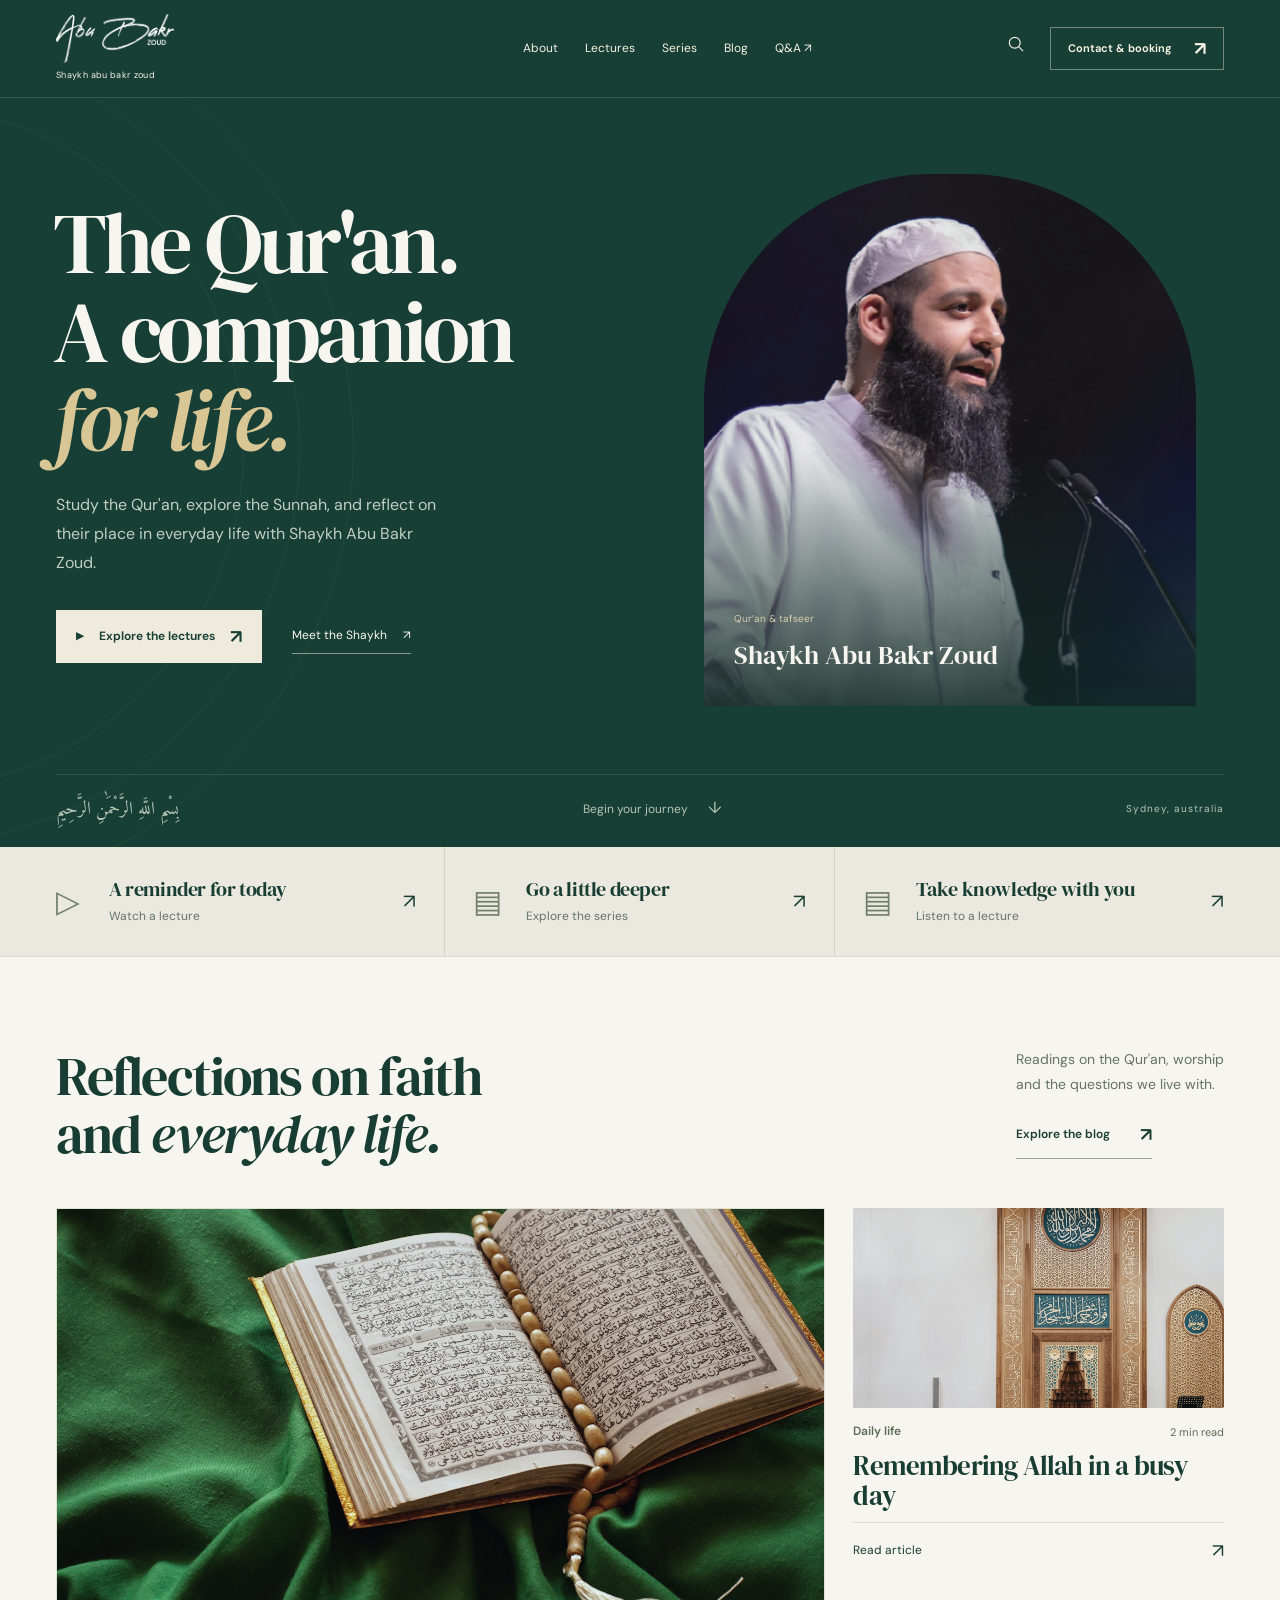
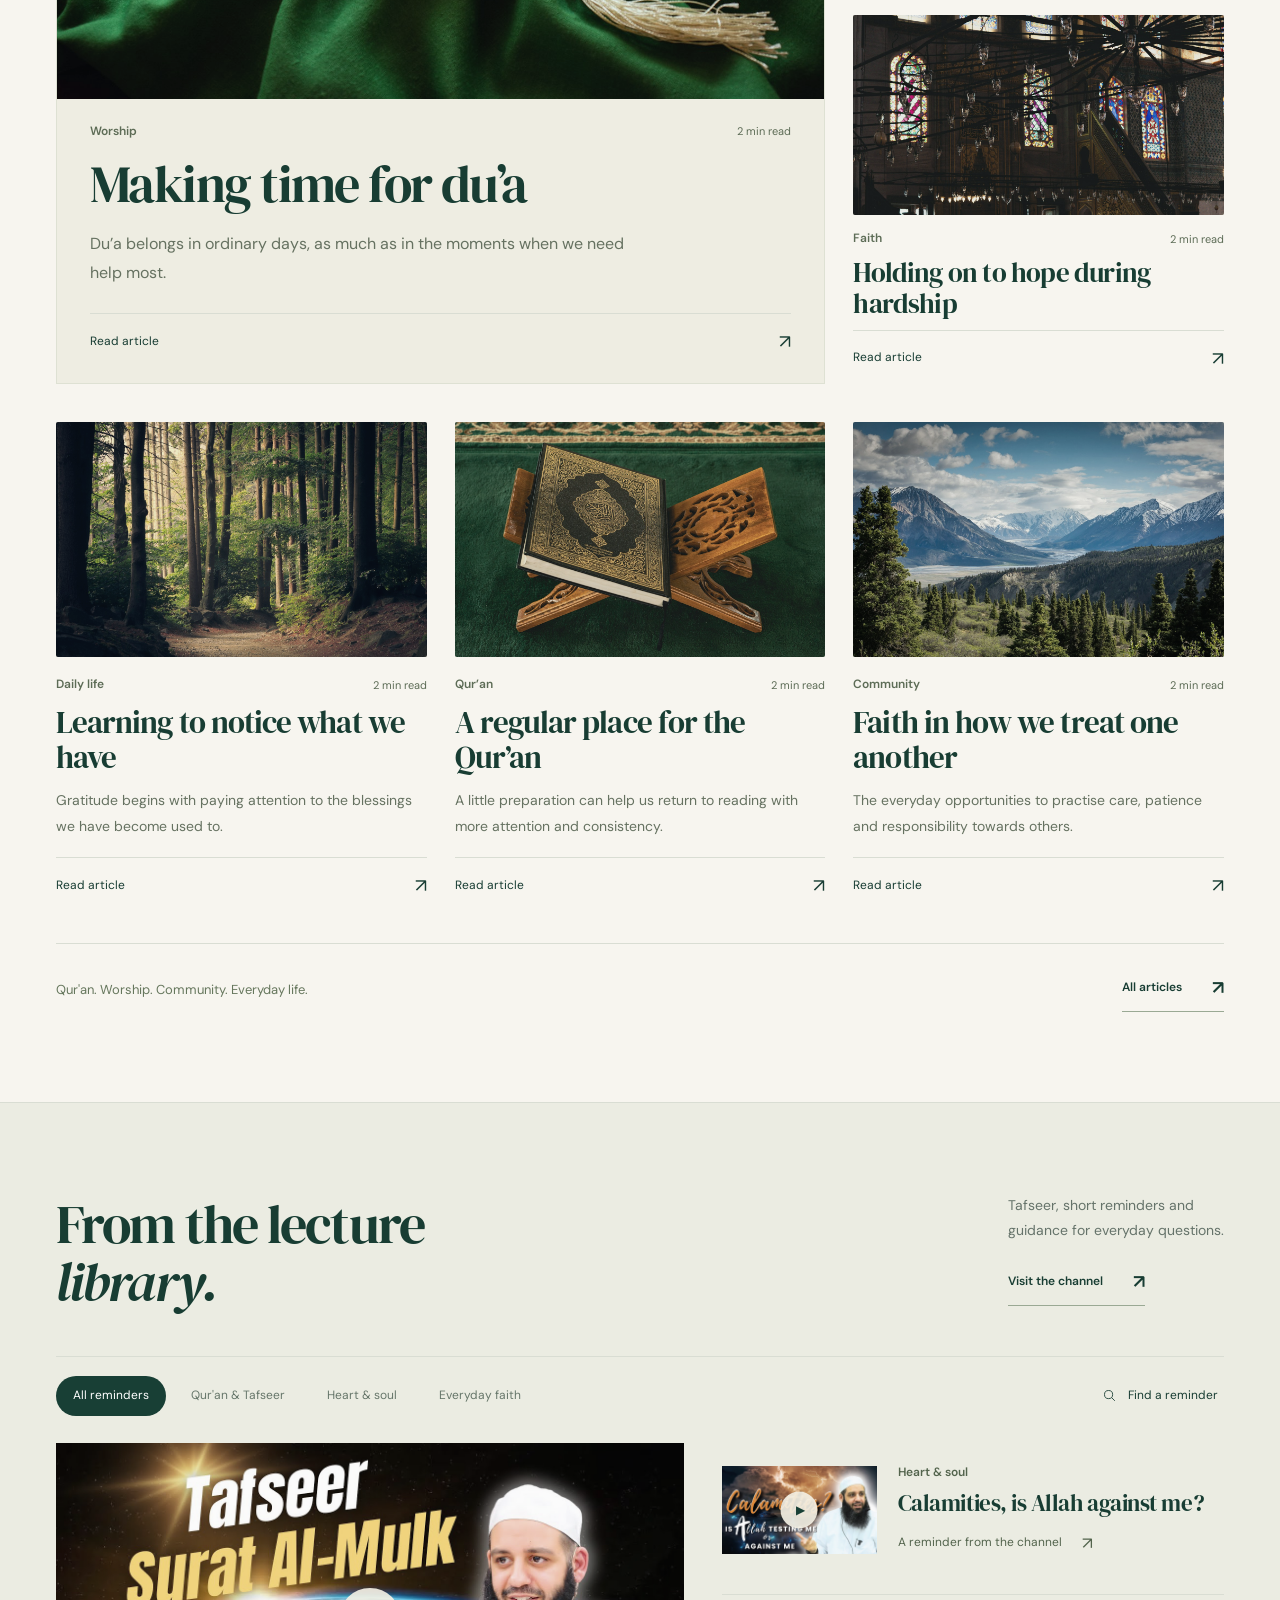
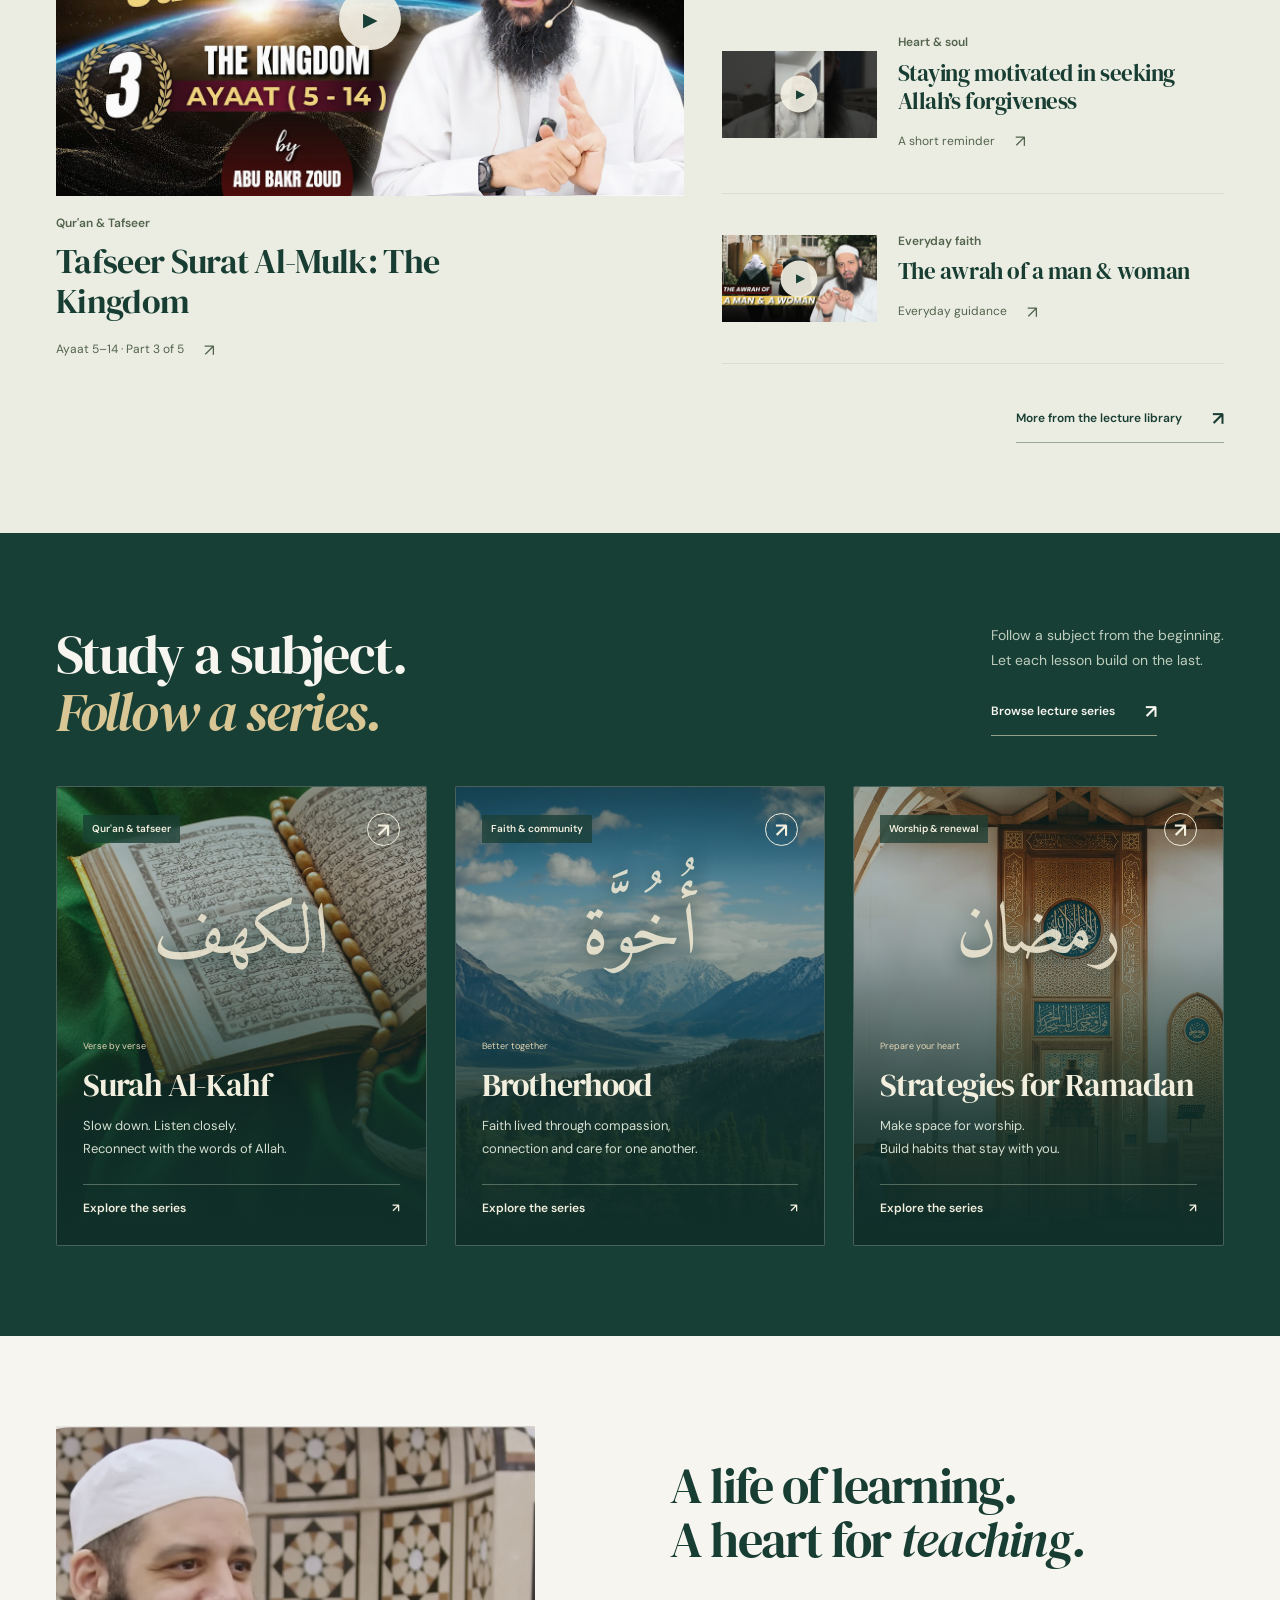
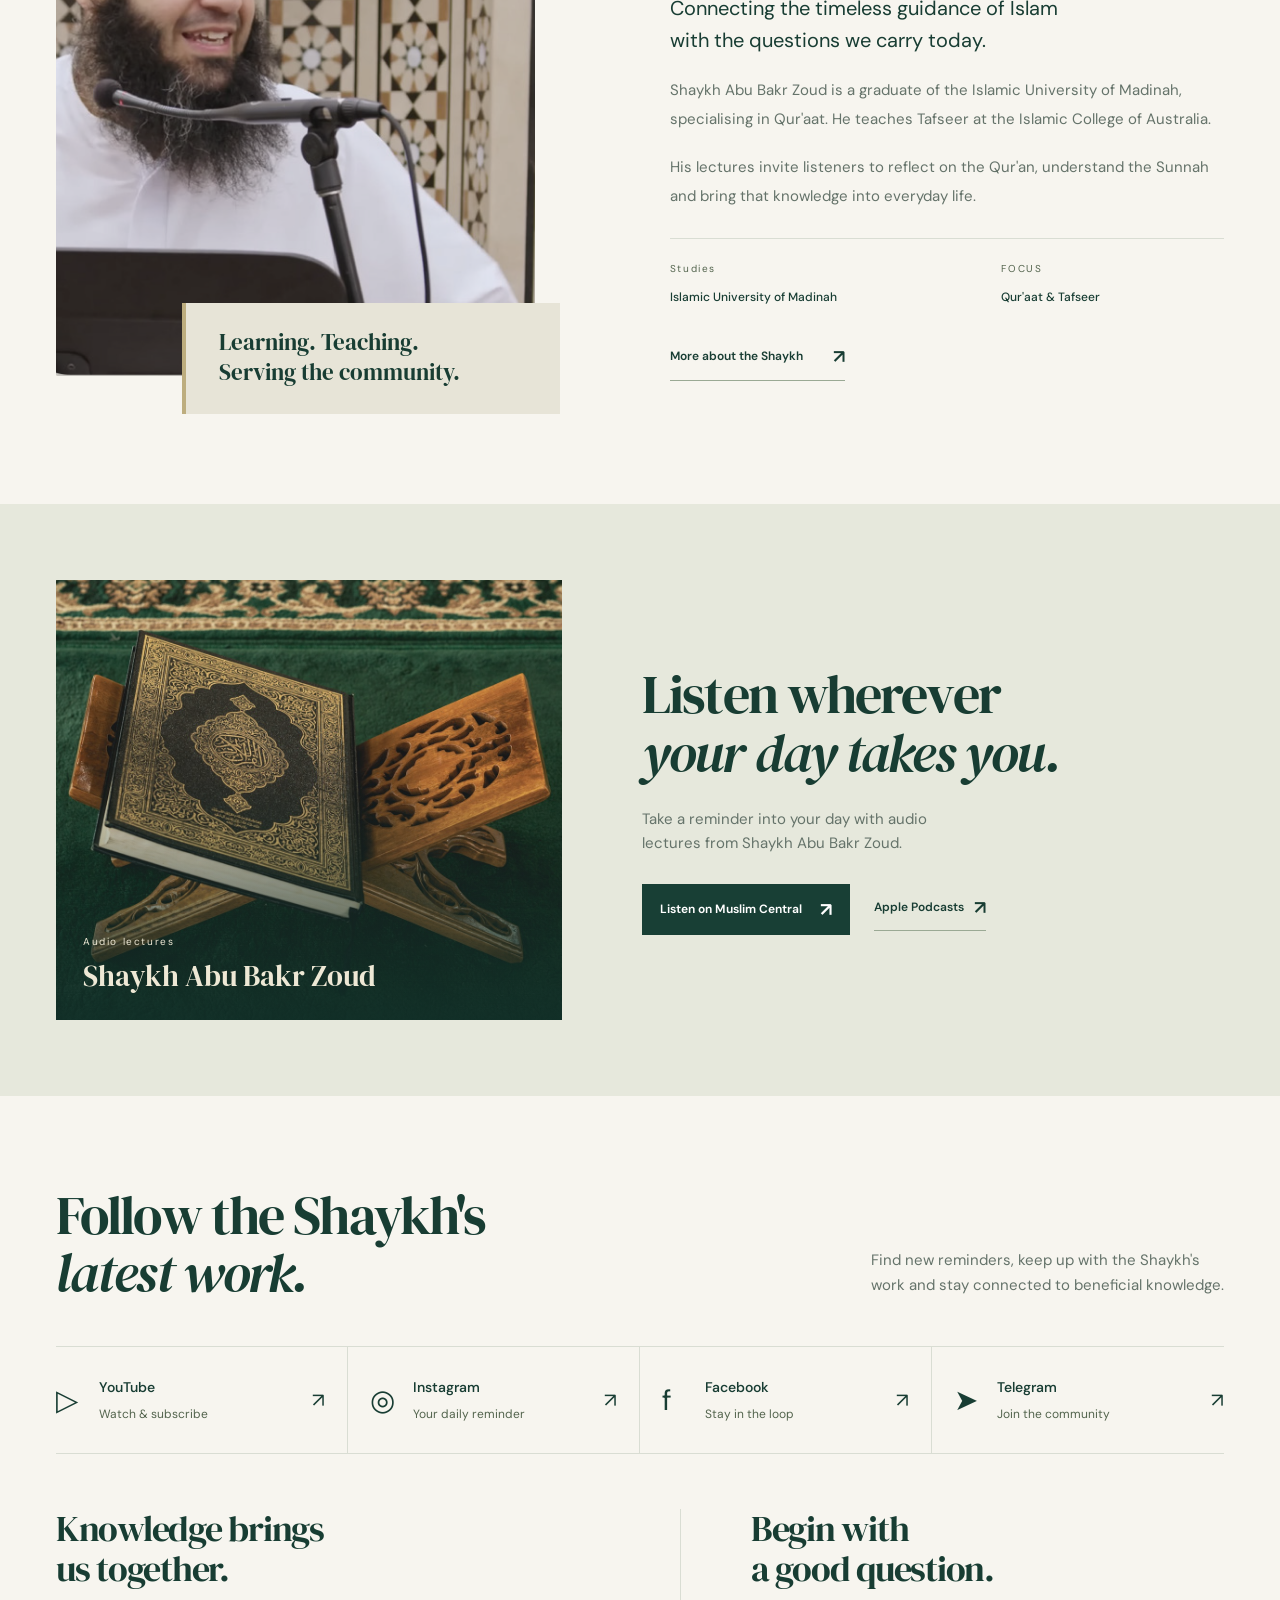
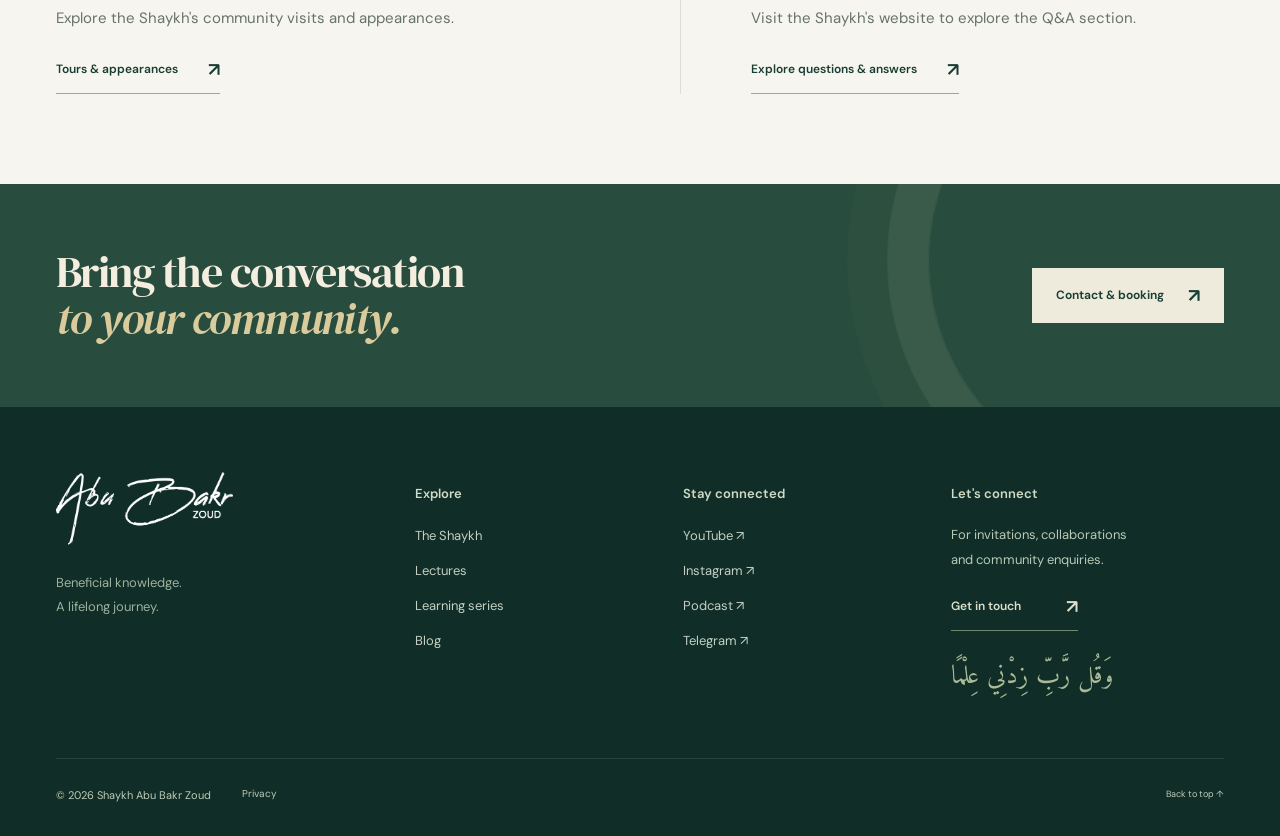
==== index.html @ 84c9a83d "Initial commit: Abu Bakr Zoud site Co-Authored-By: Claude Opus 5.5 (1M context) <noreply@anthropic.c" ====
<!doctype html>
<html lang="en">
<head>
<meta charset="utf-8"><meta name="viewport" content="width=device-width,initial-scale=1">
<title>Shaykh Abu Bakr Zoud | Qur'an, knowledge & reflection</title>
<meta name="description" content="Explore lectures, Qur'an study and reflections with Shaykh Abu Bakr Zoud. Lectures, learning series and reflections on faith and everyday life.">
<meta name="theme-color" content="#183f35"><link rel="icon" href="assets/favicon.svg" type="image/svg+xml">
<link rel="preconnect" href="https://fonts.googleapis.com"><link rel="preconnect" href="https://fonts.gstatic.com" crossorigin>
<link href="https://fonts.googleapis.com/css2?family=DM+Sans:wght@400;450;500;550;600;650;700&family=DM+Serif+Display:ital@0;1&family=Amiri:wght@400;700&display=swap" rel="stylesheet">
<link rel="stylesheet" href="style.css"><link rel="stylesheet" href="editorial.css"><script src="journal-data.js" defer></script><script src="app.js" defer></script>
</head>
<body>
<a class="skip" href="#main">Skip to content</a>
<header class="header" id="top"><div class="container nav-wrap">
<a class="brand" href="#top" aria-label="Shaykh Abu Bakr Zoud home"><img src="assets/banner.png" alt="Abu Bakr Zoud" width="164" height="70"><span>Shaykh abu bakr zoud</span></a>
<nav aria-label="Main navigation" id="navigation"><a href="about.html">About</a><a href="lectures.html">Lectures</a><a href="series.html">Series</a><a href="blog.html">Blog</a><a href="https://shabubakrzoud.com/questions-answers/" target="_blank" rel="noopener">Q&A ↗</a><a class="mobile-booking" href="contact.html">Contact & booking ↗</a></nav>
<div class="nav-actions"><button class="icon-button search-toggle" aria-label="Search lectures and articles"><svg viewBox="0 0 24 24" aria-hidden="true"><circle cx="10.5" cy="10.5" r="6.5"/><path d="m15.5 15.5 5 5"/></svg></button><a class="button small light" href="contact.html">Contact & booking <span aria-hidden="true">↗</span></a><button class="menu-toggle" aria-label="Open navigation" aria-expanded="false" aria-controls="navigation"><span></span><span></span></button></div>
</div></header>
<main id="main">
<section class="hero"><div class="hero-lines" aria-hidden="true"></div><div class="container hero-grid">
<div class="hero-copy"><h1>The Qur'an.<br>A companion<br><em>for life.</em></h1><p>Study the Qur'an, explore the Sunnah, and reflect on their place in everyday life with Shaykh Abu Bakr Zoud.</p><div class="hero-buttons"><a class="button cream" href="lectures.html"><span class="play-mini" aria-hidden="true">▶</span> Explore the lectures <span aria-hidden="true">↗</span></a><a class="quiet-link" href="about.html">Meet the Shaykh <span aria-hidden="true">↗</span></a></div></div>
<div class="hero-art"><div class="portrait-frame"><img src="assets/hero-official.webp" alt="Shaykh Abu Bakr Zoud teaching at a microphone" width="2000" height="1126" fetchpriority="high"><div class="portrait-shade"></div><div class="portrait-caption"><span>Qur’an & tafseer</span><strong>Shaykh Abu Bakr Zoud</strong></div></div></div>
</div><div class="hero-bottom container"><span lang="ar" dir="rtl">بِسْمِ اللَّهِ الرَّحْمَٰنِ الرَّحِيمِ</span><a href="lectures.html">Begin your journey <span aria-hidden="true">↓</span></a><span>Sydney, australia</span></div></section>
<div class="pathways"><div class="container pathway-grid"><a href="lectures.html"><span class="path-icon" aria-hidden="true">▷</span><span><b>A reminder for today</b><small>Watch a lecture</small></span><span class="path-arrow" aria-hidden="true">↗</span></a><a href="series.html"><span class="path-icon book-icon" aria-hidden="true">▤</span><span><b>Go a little deeper</b><small>Explore the series</small></span><span class="path-arrow" aria-hidden="true">↗</span></a><a href="#listen"><span class="path-icon" aria-hidden="true">▤</span><span><b>Take knowledge with you</b><small>Listen to a lecture</small></span><span class="path-arrow" aria-hidden="true">↗</span></a></div></div>
<section class="section journal-home" id="reflections"><div class="container"><div class="section-heading journal-heading"><div><h2>Reflections on faith<br>and <em>everyday life.</em></h2></div><div class="heading-aside"><p>Readings on the Qur'an, worship<br>and the questions we live with.</p><a class="text-link" href="blog.html">Explore the blog <span aria-hidden="true">↗</span></a></div></div><div class="journal-magazine"><article class="story-card story-lead" data-category="Worship" data-title="Making time for du’a Du’a belongs in ordinary days, as much as in the moments when we need help most."><a class="story-image" href="making-time-for-dua.html" data-article="near" tabindex="-1" aria-hidden="true"><img src="assets/blog-quran.jpg" alt="" width="1200" height="800" loading="lazy"><span class="image-arrow" aria-hidden="true">↗</span></a><div class="story-copy"><div class="story-meta"><span>Worship</span><span>2 min read</span></div><h3><a href="making-time-for-dua.html" data-article="near">Making time for du’a</a></h3><p>Du’a belongs in ordinary days, as much as in the moments when we need help most.</p><a class="story-read" href="making-time-for-dua.html" data-article="near" aria-label="Read Making time for du’a" tabindex="-1">Read article <span aria-hidden="true">↗</span></a></div></article><article class="story-card" data-category="Daily life" data-title="Remembering Allah in a busy day How to make room for remembrance without waiting for life to slow down."><a class="story-image" href="remembering-allah-in-a-busy-day.html" data-article="rest" tabindex="-1" aria-hidden="true"><img src="assets/blog-mosque.jpg" alt="" width="1200" height="800" loading="lazy"><span class="image-arrow" aria-hidden="true">↗</span></a><div class="story-copy"><div class="story-meta"><span>Daily life</span><span>2 min read</span></div><h3><a href="remembering-allah-in-a-busy-day.html" data-article="rest">Remembering Allah in a busy day</a></h3><p>How to make room for remembrance without waiting for life to slow down.</p><a class="story-read" href="remembering-allah-in-a-busy-day.html" data-article="rest" aria-label="Read Remembering Allah in a busy day" tabindex="-1">Read article <span aria-hidden="true">↗</span></a></div></article><article class="story-card" data-category="Faith" data-title="Holding on to hope during hardship A reflection on the reassurance in Surah Ash-Sharh, and taking the next small step."><a class="story-image" href="hope-during-hardship.html" data-article="ease" tabindex="-1" aria-hidden="true"><img src="assets/blog-mosque-light.jpg" alt="" width="1200" height="800" loading="lazy"><span class="image-arrow" aria-hidden="true">↗</span></a><div class="story-copy"><div class="story-meta"><span>Faith</span><span>2 min read</span></div><h3><a href="hope-during-hardship.html" data-article="ease">Holding on to hope during hardship</a></h3><p>A reflection on the reassurance in Surah Ash-Sharh, and taking the next small step.</p><a class="story-read" href="hope-during-hardship.html" data-article="ease" aria-label="Read Holding on to hope during hardship" tabindex="-1">Read article <span aria-hidden="true">↗</span></a></div></article><article class="story-card" data-category="Daily life" data-title="Learning to notice what we have Gratitude begins with paying attention to the blessings we have become used to."><a class="story-image" href="noticing-what-we-have.html" data-article="gratitude" tabindex="-1" aria-hidden="true"><img src="assets/blog-forest.jpg" alt="" width="1200" height="800" loading="lazy"><span class="image-arrow" aria-hidden="true">↗</span></a><div class="story-copy"><div class="story-meta"><span>Daily life</span><span>2 min read</span></div><h3><a href="noticing-what-we-have.html" data-article="gratitude">Learning to notice what we have</a></h3><p>Gratitude begins with paying attention to the blessings we have become used to.</p><a class="story-read" href="noticing-what-we-have.html" data-article="gratitude" aria-label="Read Learning to notice what we have" tabindex="-1">Read article <span aria-hidden="true">↗</span></a></div></article><article class="story-card" data-category="Qur’an" data-title="A regular place for the Qur’an A little preparation can help us return to reading with more attention and consistency."><a class="story-image" href="a-regular-place-for-the-quran.html" data-article="companion" tabindex="-1" aria-hidden="true"><img src="assets/blog-quran-stand.jpg" alt="" width="1200" height="800" loading="lazy"><span class="image-arrow" aria-hidden="true">↗</span></a><div class="story-copy"><div class="story-meta"><span>Qur’an</span><span>2 min read</span></div><h3><a href="a-regular-place-for-the-quran.html" data-article="companion">A regular place for the Qur’an</a></h3><p>A little preparation can help us return to reading with more attention and consistency.</p><a class="story-read" href="a-regular-place-for-the-quran.html" data-article="companion" aria-label="Read A regular place for the Qur’an" tabindex="-1">Read article <span aria-hidden="true">↗</span></a></div></article><article class="story-card" data-category="Community" data-title="Faith in how we treat one another The everyday opportunities to practise care, patience and responsibility towards others."><a class="story-image" href="faith-in-how-we-treat-people.html" data-article="community" tabindex="-1" aria-hidden="true"><img src="assets/blog-mountains.jpg" alt="" width="1200" height="800" loading="lazy"><span class="image-arrow" aria-hidden="true">↗</span></a><div class="story-copy"><div class="story-meta"><span>Community</span><span>2 min read</span></div><h3><a href="faith-in-how-we-treat-people.html" data-article="community">Faith in how we treat one another</a></h3><p>The everyday opportunities to practise care, patience and responsibility towards others.</p><a class="story-read" href="faith-in-how-we-treat-people.html" data-article="community" aria-label="Read Faith in how we treat one another" tabindex="-1">Read article <span aria-hidden="true">↗</span></a></div></article></div><div class="journal-bottom"><span>Qur'an. Worship. Community. Everyday life.</span><a class="text-link" href="blog.html">All articles <span aria-hidden="true">↗</span></a></div></div></section>
<section class="section lectures" id="lectures"><div class="container"><div class="section-heading"><div><h2>From the lecture<br><em>library.</em></h2></div><div class="heading-aside"><p>Tafseer, short reminders and<br>guidance for everyday questions.</p><a class="text-link" href="https://www.youtube.com/@abubakrzoud/videos" target="_blank" rel="noopener">Visit the channel <span aria-hidden="true">↗</span></a></div></div>
<div class="library-toolbar"><div class="filters" role="group" aria-label="Filter lectures"><button class="filter active" data-filter="all" aria-pressed="true">All reminders</button><button class="filter" data-filter="quran" aria-pressed="false">Qur'an & Tafseer</button><button class="filter" data-filter="heart" aria-pressed="false">Heart & soul</button><button class="filter" data-filter="daily" aria-pressed="false">Everyday faith</button></div><button class="library-search search-toggle" aria-label="Search lectures"><svg viewBox="0 0 24 24" aria-hidden="true"><circle cx="10.5" cy="10.5" r="6.5"/><path d="m15.5 15.5 5 5"/></svg><span>Find a reminder</span></button></div>
<p id="lecture-status" class="sr-only" role="status"></p><div class="video-grid" id="video-grid"></div><p class="no-results" hidden>No reminders in this selection. Try another topic.</p><a class="text-link library-more" href="https://www.youtube.com/@abubakrzoud/videos" target="_blank" rel="noopener">More from the lecture library <span aria-hidden="true">↗</span></a>
</div></section>
<section class="section series" id="series"><div class="container"><div class="section-heading"><div><h2>Study a subject.<br><em>Follow a series.</em></h2></div><div class="heading-aside"><p>Follow a subject from the beginning.<br>Let each lesson build on the last.</p><a class="text-link" href="https://www.youtube.com/@abubakrzoud/playlists" target="_blank" rel="noopener">Browse lecture series <span aria-hidden="true">↗</span></a></div></div>
<div class="series-grid"><a class="series-card series-quran" style="--series-photo:url('assets/blog-quran.jpg')" href="https://shabubakrzoud.com/playlists/#kahf" target="_blank" rel="noopener"><div class="series-top"><span>Qur'an & tafseer</span><span class="circle-arrow" aria-hidden="true">↗</span></div><div class="arabic-cover" lang="ar" dir="rtl">الكهف</div><div class="series-bottom"><span>Verse by verse</span><h3>Surah Al-Kahf</h3><p>Slow down. Listen closely.<br>Reconnect with the words of Allah.</p><span class="series-link">Explore the series <span aria-hidden="true">↗</span></span></div></a><a class="series-card series-brotherhood" style="--series-photo:url('assets/blog-mountains.jpg')" href="https://shabubakrzoud.com/playlists/#brotherhood" target="_blank" rel="noopener"><div class="series-top"><span>Faith & community</span><span class="circle-arrow" aria-hidden="true">↗</span></div><div class="arabic-cover" lang="ar" dir="rtl">أُخُوَّة</div><div class="series-bottom"><span>Better together</span><h3>Brotherhood</h3><p>Faith lived through compassion,<br>connection and care for one another.</p><span class="series-link">Explore the series <span aria-hidden="true">↗</span></span></div></a><a class="series-card series-ramadan" style="--series-photo:url('assets/blog-mosque.jpg')" href="https://shabubakrzoud.com/playlists/#ramadan" target="_blank" rel="noopener"><div class="series-top"><span>Worship & renewal</span><span class="circle-arrow" aria-hidden="true">↗</span></div><div class="arabic-cover" lang="ar" dir="rtl">رمضان</div><div class="series-bottom"><span>Prepare your heart</span><h3>Strategies for Ramadan</h3><p>Make space for worship.<br>Build habits that stay with you.</p><span class="series-link">Explore the series <span aria-hidden="true">↗</span></span></div></a></div>
</div></section>
<section class="section about" id="about"><div class="container about-grid"><div class="about-visual"><div class="about-photo"><img src="assets/shaykh.png" alt="Shaykh Abu Bakr Zoud sharing a lesson" width="572" height="573" loading="lazy"></div><div class="about-note"><span>Learning. Teaching.<br>Serving the community.</span></div></div><div class="about-copy"><h2>A life of learning.<br>A heart for <em>teaching.</em></h2><p class="about-intro">Connecting the timeless guidance of Islam with the questions we carry today.</p><p>Shaykh Abu Bakr Zoud is a graduate of the Islamic University of Madinah, specialising in Qur'aat. He teaches Tafseer at the Islamic College of Australia.</p><p>His lectures invite listeners to reflect on the Qur'an, understand the Sunnah and bring that knowledge into everyday life.</p><div class="about-details"><div><span>Studies</span><b>Islamic University of Madinah</b></div><div><span>FOCUS</span><b>Qur'aat & Tafseer</b></div></div><a class="text-link" href="https://shabubakrzoud.com/" target="_blank" rel="noopener">More about the Shaykh <span aria-hidden="true">↗</span></a></div></div></section>


<section class="listen" id="listen"><div class="container listen-grid"><div class="audio-visual"><img src="assets/blog-quran-stand.jpg" alt="A Qur’an resting on a wooden stand" width="1400" height="933" loading="lazy"><div class="audio-caption"><span>Audio lectures</span><strong>Shaykh Abu Bakr Zoud</strong></div></div><div class="listen-copy"><h2>Listen wherever<br><em>your day takes you.</em></h2><p>Take a reminder into your day with audio lectures from Shaykh Abu Bakr Zoud.</p><div class="listen-buttons"><a class="button green" href="https://muslimcentral.com/audio/abu-bakr-zoud/" target="_blank" rel="noopener">Listen on Muslim Central <span aria-hidden="true">↗</span></a><a class="text-link" href="https://podcasts.apple.com/au/podcast/abu-bakr-zoud/id1390560233" target="_blank" rel="noopener">Apple Podcasts <span aria-hidden="true">↗</span></a></div></div></div></section>
<section class="section connect" id="connect"><div class="container"><div class="connect-top"><div><h2>Follow the Shaykh's<br><em>latest work.</em></h2></div><p>Find new reminders, keep up with the Shaykh's<br class="desktop-br"> work and stay connected to beneficial knowledge.</p></div><div class="social-grid"><a href="https://www.youtube.com/@abubakrzoud" target="_blank" rel="noopener"><span class="social-icon" aria-hidden="true">▷</span><span><b>YouTube</b><small>Watch & subscribe</small></span><span aria-hidden="true">↗</span></a><a href="https://www.instagram.com/abubakrzoud/" target="_blank" rel="noopener"><span class="social-icon" aria-hidden="true">◎</span><span><b>Instagram</b><small>Your daily reminder</small></span><span aria-hidden="true">↗</span></a><a href="https://www.facebook.com/abubakr.zoud" target="_blank" rel="noopener"><span class="social-icon" aria-hidden="true">f</span><span><b>Facebook</b><small>Stay in the loop</small></span><span aria-hidden="true">↗</span></a><a href="https://t.me/abubakrzoud" target="_blank" rel="noopener"><span class="social-icon" aria-hidden="true">➤</span><span><b>Telegram</b><small>Join the community</small></span><span aria-hidden="true">↗</span></a></div>
<div class="community-grid"><div><h3>Knowledge brings<br>us together.</h3><p>Explore the Shaykh's community visits and appearances.</p><a class="text-link" href="https://shabubakrzoud.com/#tours" target="_blank" rel="noopener">Tours & appearances <span aria-hidden="true">↗</span></a></div><div><h3>Begin with<br>a good question.</h3><p>Visit the Shaykh's website to explore the Q&A section.</p><a class="text-link" id="qa-link" href="https://shabubakrzoud.com/questions-answers/" target="_blank" rel="noopener">Explore questions & answers <span aria-hidden="true">↗</span></a></div></div>
</div></section>
<section class="booking-banner"><div class="container"><div><h2>Bring the conversation<br><em>to your community.</em></h2></div><a class="button cream" href="contact.html">Contact & booking <span aria-hidden="true">↗</span></a></div></section>
</main>
<footer><div class="container"><div class="footer-main"><div class="footer-identity"><a class="brand" href="#top" aria-label="Back to top"><img src="assets/banner.png" alt="Abu Bakr Zoud" width="200" height="85"></a><p>Beneficial knowledge.<br>A lifelong journey.</p></div><div class="footer-col"><h2>Explore</h2><a href="about.html">The Shaykh</a><a href="lectures.html">Lectures</a><a href="series.html">Learning series</a><a href="blog.html">Blog</a></div><div class="footer-col"><h2>Stay connected</h2><a href="https://www.youtube.com/@abubakrzoud" target="_blank" rel="noopener">YouTube ↗</a><a href="https://www.instagram.com/abubakrzoud/" target="_blank" rel="noopener">Instagram ↗</a><a href="https://muslimcentral.com/audio/abu-bakr-zoud/" target="_blank" rel="noopener">Podcast ↗</a><a href="https://t.me/abubakrzoud" target="_blank" rel="noopener">Telegram ↗</a></div><div class="footer-contact"><h2>Let's connect</h2><p>For invitations, collaborations<br>and community enquiries.</p><a class="text-link" href="contact.html">Get in touch <span aria-hidden="true">↗</span></a><span lang="ar" dir="rtl">وَقُل رَّبِّ زِدْنِي عِلْمًا</span></div></div><div class="footer-bottom"><span>© 2026 Shaykh Abu Bakr Zoud</span><button class="privacy-toggle">Privacy</button><a href="#top">Back to top ↑</a></div></div></footer>
<dialog id="search-dialog" aria-labelledby="search-title"><div class="dialog-head"><button class="dialog-close" aria-label="Close search">×</button></div><h2 id="search-title">What would you<br>like to <em>explore?</em></h2><label for="search-input">Search lectures and articles</label><input type="search" id="search-input" placeholder="Try Qur’an, patience or forgiveness" autocomplete="off"><div id="search-results" aria-live="polite"></div><a class="text-link" href="https://www.youtube.com/@abubakrzoud/videos" target="_blank" rel="noopener">Browse the full channel ↗</a></dialog>
<dialog id="article-dialog" aria-labelledby="article-title"><div class="dialog-head"><button class="dialog-close" aria-label="Close reflection">×</button></div><span class="preview-label">Editorial preview · Pending review</span><h2 id="article-title"></h2><div id="article-body"></div></dialog>
<dialog id="contact-dialog" aria-labelledby="contact-title"><div class="dialog-head"><button class="dialog-close" aria-label="Close contact form">×</button></div><h2 id="contact-title">Invite the Shaykh<br>to your <em>community.</em></h2><p class="form-note">Preview enquiry form. Details entered here are not sent.</p><form id="contact-form"><div class="form-row"><div><label for="name">Your name</label><input id="name" name="name" autocomplete="name" required></div><div><label for="email">Email address</label><input id="email" name="email" type="email" autocomplete="email" required></div></div><label for="organisation">Masjid or organisation</label><input id="organisation" name="organisation" autocomplete="organization"><div class="form-row"><div><label for="event-type">Enquiry type</label><select id="event-type" name="type"><option>Speaking invitation</option><option>Community event</option><option>Media enquiry</option><option>General enquiry</option></select></div><div><label for="city">City & country</label><input id="city" name="city"></div></div><label for="message">Tell us about your event</label><textarea id="message" name="message" rows="3" required placeholder="Proposed dates, audience and event details"></textarea><button class="button green" type="submit">Preview enquiry <span aria-hidden="true">↗</span></button><p id="contact-status" aria-live="polite"></p><pre id="enquiry-draft" hidden></pre><button id="copy-enquiry" class="text-link" type="button" hidden>Copy enquiry text</button></form></dialog>
<dialog id="privacy-dialog" aria-labelledby="privacy-title"><div class="dialog-head"><button class="dialog-close" aria-label="Close privacy information">×</button></div><h2 id="privacy-title">A note on <em>privacy.</em></h2><p>This website is a design concept. The enquiry form generates a preview on your device and does not send or store your details on a server.</p><p>External video, podcast and social links take you to other platforms, where their own privacy policies apply. This concept does not use analytics or advertising cookies. Fonts are served by Google Fonts.</p></dialog>
</body></html>
---- style.css ----
:root{--green:#183f35;--deep:#102e27;--cream:#f7f5ef;--sand:#e7e1d1;--gold:#d3b878;--ink:#183d33;--muted:#65736a;--line:#d9ddd3;--serif:'DM Serif Display',Georgia,serif;--sans:'DM Sans',Arial,sans-serif}*{box-sizing:border-box}html{scroll-behavior:smooth;scroll-padding-top:108px}body{margin:0;color:var(--ink);background:var(--cream);font:16px/1.65 var(--sans);-webkit-font-smoothing:antialiased}button,input,textarea,select{font:inherit}button,a{-webkit-tap-highlight-color:transparent}a{color:inherit;text-decoration:none}button{cursor:pointer;color:inherit}button:disabled{cursor:default}button{border:0}img{max-width:100%;display:block}button,input,a,textarea,select{touch-action:manipulation}button:focus-visible,a:focus-visible,input:focus-visible,textarea:focus-visible,select:focus-visible{outline:3px solid #b99643;outline-offset:5px}[hidden]{display:none!important}h1,h2,h3,p{margin:0}h1,h2,h3{font-family:var(--serif);font-weight:400;line-height:1.08;letter-spacing:-.035em}h2{font-size:clamp(38px,4.2vw,61px)}h2 em,h1 em{font-weight:400;color:inherit}p{color:var(--muted)}.container{width:min(1280px,calc(100% - 112px));margin:auto}.section{padding:108px 0}.eyebrow{font-size:10px;font-weight:650;letter-spacing:.19em;line-height:1.5;color:#647761;margin-bottom:23px}.eyebrow.pale{color:#cfceb8}.text-link{display:inline-flex;align-items:center;gap:30px;font-size:13px;font-weight:600;border-bottom:1px solid #9aa994;padding:4px 0 7px;background:none}.text-link span{font-size:19px;transition:transform .2s}.text-link:hover span{transform:translate(3px,-3px)}.button{display:inline-flex;justify-content:center;align-items:center;gap:24px;padding:17px 23px;font-size:12px;font-weight:650;line-height:1.4;min-height:51px;border:1px solid transparent;transition:background .25s,transform .25s}.button:hover{transform:translateY(-2px)}.button span:last-child{font-size:19px;line-height:1}.button.cream{background:#efebdc;color:var(--green)}.button.cream:hover{background:white}.button.light{border-color:#76877b;color:#f6f2e6;background:transparent}.button.green{background:var(--green);color:#fff}.button.small{padding:11px 17px;min-height:43px;font-size:11px;gap:22px}.skip{position:fixed;top:-100px;left:20px;z-index:100;background:white;padding:15px}.skip:focus{top:10px}.header{background:var(--green);color:#f4f0e5;border-bottom:1px solid #ffffff20;position:sticky;top:0;z-index:30}.nav-wrap{display:flex;align-items:center;justify-content:space-between;gap:25px;height:97px}.brand{width:180px;flex-shrink:0;display:block}.brand img{width:151px;height:59px;object-fit:contain;object-position:left;max-width:none}.brand>span{display:block;font-size:7.5px;letter-spacing:.2em;margin-top:-5px}.header nav{display:flex;gap:29px;margin-left:auto;margin-right:25px;align-items:center}.header nav a{font-size:12px;white-space:nowrap;position:relative;padding:10px 0}.header nav a:after{content:'';position:absolute;bottom:3px;left:0;width:0;height:1px;background:var(--gold);transition:width .2s}.header nav a:hover:after{width:100%}.nav-actions{display:flex;align-items:center;gap:21px}.icon-button{background:none;color:inherit;width:27px;height:35px;padding:2px}.icon-button svg,.library-search svg{width:20px;height:20px;stroke:currentColor;fill:none;stroke-width:1.4}.menu-toggle{display:none;background:none;width:35px;padding:8px 2px}.menu-toggle span{height:1px;width:25px;display:block;background:white;margin:6px 0}.hero{position:relative;isolation:isolate;background:var(--green);color:var(--cream);overflow:hidden}.hero-grid{display:grid;grid-template-columns:1.15fr 1fr;gap:50px;align-items:center;position:relative;z-index:1;padding-top:52px;padding-bottom:63px}.hero-copy{position:relative}.hero-copy .eyebrow{font-size:9px;display:flex;align-items:center;gap:12px;margin-bottom:26px}.tiny-star{color:var(--gold);font-size:22px;font-weight:400}.hero h1{font-size:clamp(59px,5.9vw,87px);line-height:1.025;letter-spacing:-.045em;margin-left:-3px}.hero h1 em{color:#d8c694}.hero-copy>p{color:#c0cec3;font-size:14px;max-width:370px;line-height:1.85;margin-top:26px}.hero-buttons{display:flex;gap:30px;align-items:center;margin-top:32px}.hero-buttons .button{padding:16px 19px;gap:15px}.play-mini{font-size:10px!important}.quiet-link{font-size:12px;border-bottom:1px solid #8a9b8e;padding:7px 0;white-space:nowrap}.quiet-link span{margin-left:13px}.hero-foot{display:flex;align-items:center;gap:16px;margin-top:47px;font-size:8px;letter-spacing:.16em;color:#b2c1b4}.hero-foot .line{width:41px;height:1px;background:#a3b19b}.hero-art{height:535px;position:relative;padding:18px 28px 0 0}.portrait-frame{height:100%;position:relative;overflow:hidden;border-radius:230px 230px 4px 4px;background:#baa98c}.portrait-frame img{height:100%;width:100%;object-fit:cover;object-position:45% center;filter:saturate(.68)}.portrait-shade{position:absolute;inset:0;background:linear-gradient(0deg,#102a25dd,transparent 48%)}.portrait-caption{position:absolute;bottom:29px;left:30px;right:20px}.portrait-caption span{display:block;font-size:8px;letter-spacing:.2em;color:#d8ceaf;margin-bottom:7px}.portrait-caption strong{font-family:var(--serif);font-size:26px;font-weight:400}.seal{position:absolute;top:0;right:-5px;width:126px;height:126px;border-radius:100%;background:#e6ddc2;color:var(--green);display:flex;align-items:center;justify-content:center;flex-direction:column;gap:6px;outline:1px solid #b4aa8c;outline-offset:-9px;transform:rotate(12deg);box-shadow:0 4px 25px #102e2720}.seal>span{font-size:6.5px;letter-spacing:.15em;font-weight:600}.seal b{font:29px/1.4 Amiri,serif}.portrait-side{position:absolute;right:-14px;bottom:55px;writing-mode:vertical-rl;font-size:7px;letter-spacing:.2em;color:#a3b5a5}.hero-lines{position:absolute;width:800px;height:800px;border:1px solid #adbf9b12;border-radius:50%;left:-500px;top:-50px;pointer-events:none}.hero-lines:before,.hero-lines:after{content:'';position:absolute;inset:55px;border:1px solid #adbf9b12;border-radius:50%}.hero-lines:after{inset:-55px}.hero-bottom{display:flex;justify-content:space-between;align-items:center;padding:19px 0 22px;border-top:1px solid #ffffff1b;font-size:8px;letter-spacing:.16em;color:#b5c4b7}.hero-bottom>span:first-child{font:18px Amiri,serif;letter-spacing:0}.hero-bottom a{display:flex;gap:20px}.hero-bottom a span{font-size:16px;line-height:1}.pathways{background:#ebe9df;border-bottom:1px solid #d7dacd}.pathway-grid{display:grid;grid-template-columns:repeat(3,1fr)}.pathway-grid>a{display:flex;align-items:center;gap:18px;padding:29px 28px;border-right:1px solid #d0d4c7;transition:background .2s}.pathway-grid>a:first-child{padding-left:0}.pathway-grid>a:last-child{border:0;padding-right:0}.pathway-grid>a:hover{background:#e1e3d6}.path-icon{font-size:31px;color:#718169;width:35px;line-height:1}.pathway-grid b{display:block;font:20px/1.3 var(--serif);letter-spacing:-.02em}.pathway-grid small{font-size:10px;color:var(--muted);margin-top:5px;display:block}.path-arrow{margin-left:auto;font-size:20px}.section-heading{display:flex;justify-content:space-between;align-items:flex-end;margin-bottom:45px;gap:35px}.section-heading .eyebrow{margin-bottom:18px}.heading-aside{max-width:320px;padding-bottom:5px}.heading-aside p{font-size:13px;line-height:1.85;margin-bottom:18px}.heading-aside .text-link{font-size:11px}.library-toolbar{display:flex;justify-content:space-between;gap:20px;align-items:center;padding:17px 0 25px;border-top:1px solid var(--line)}.filters{display:flex;gap:8px;flex-wrap:wrap}.filter{font-size:10px;background:transparent;padding:9px 16px;border:1px solid transparent;border-radius:30px;color:#66766a;transition:background .2s}.filter.active{background:var(--green);color:#fff}.filter:not(.active):hover{border-color:#aab4a2}.library-search{background:none;display:flex;align-items:center;gap:11px;font-size:10px;white-space:nowrap}.library-search svg{width:15px;height:15px}.video-grid{display:grid;grid-template-columns:1.25fr 1fr;column-gap:38px;row-gap:18px;min-height:430px}.video-card{display:grid;grid-template-columns:155px 1fr;gap:21px;padding-bottom:17px;border-bottom:1px solid var(--line);align-items:center}.video-card.featured{grid-row:span 3;display:flex;align-items:stretch;flex-direction:column;padding:0;border:none;gap:18px}.video-image{position:relative;aspect-ratio:16/9;background:var(--green);overflow:hidden}.video-image img{width:100%;height:100%;object-fit:cover;transition:transform .5s,filter .5s;filter:saturate(.65)}.video-card:hover img{transform:scale(1.035);filter:saturate(1)}.video-card.featured .video-image{aspect-ratio:16/9}.video-play{position:absolute;left:50%;top:50%;transform:translate(-50%,-50%);width:37px;height:37px;background:#f4f1e5e8;border-radius:100%;display:grid;place-items:center;font-size:12px;padding-left:2px;color:var(--green)}.featured .video-play{width:62px;height:62px;font-size:19px}.video-type{font-size:8px;letter-spacing:.14em;font-weight:600;margin-bottom:7px;color:#738068}.video-card h3{font-size:21px;line-height:1.2;letter-spacing:-.02em}.video-card.featured h3{font-size:31px;max-width:440px}.video-action{font-size:10px;margin-top:12px;color:#677363;display:flex;gap:20px;align-items:center}.video-action span{font-size:17px}.featured .video-action{margin-top:14px}.library-more{display:flex;width:max-content;margin-top:35px;margin-left:auto;font-size:11px}.no-results{padding:50px 0}.series{background:var(--green);color:var(--cream)}.series .heading-aside p{color:#bfcebf}.series .heading-aside .text-link{border-color:#91a086}.series h2 em{color:#d8c694}.series-grid{display:grid;grid-template-columns:repeat(3,1fr);gap:21px}.series-card{position:relative;display:flex;flex-direction:column;min-height:430px;padding:27px;isolation:isolate;overflow:hidden;border:1px solid #ffffff25}.series-card:after{content:'';position:absolute;inset:0;z-index:-1;background:linear-gradient(transparent,#08271b30);transition:background .3s}.series-card:hover .circle-arrow{background:var(--cream);color:var(--green);transform:rotate(10deg)}.series-quran{background:#bdc7b5;color:#173c33}.series-quran:before{content:'';position:absolute;inset:0;z-index:-1;background:repeating-radial-gradient(ellipse at 80% -30%,transparent 0 31px,#38564725 32px 33px,transparent 34px 43px)}.series-brotherhood{background:#d7cab0;color:#2c473b}.series-brotherhood:before{content:'';position:absolute;inset:0;z-index:-1;background:repeating-linear-gradient(90deg,transparent 0 35px,#364c3320 36px 37px,transparent 38px 76px);mask-image:linear-gradient(black,transparent)}.series-ramadan{background:#2c5145;color:#f2eadd}.series-ramadan:before{content:'';position:absolute;inset:0;z-index:-1;background:radial-gradient(ellipse at 50% 0,#c6b77420,transparent 70%)}.series-top{display:flex;justify-content:space-between;align-items:center;font-size:8px;letter-spacing:.13em;font-weight:600}.circle-arrow{display:grid;place-items:center;font-size:20px;width:33px;height:33px;border:1px solid currentColor;border-radius:100%;transition:background .2s,transform .2s}.arabic-cover{font:70px/1.3 Amiri,serif;text-align:center;padding:38px 0 32px;opacity:.86}.series-bottom{margin-top:auto}.series-bottom>span:first-child{font-size:8px;letter-spacing:.16em;opacity:.75}.series-bottom h3{font-size:31px;margin:10px 0 12px;letter-spacing:-.03em}.series-bottom p{font-size:11px;line-height:1.8;color:inherit;opacity:.8}.series-link{display:flex;justify-content:space-between;border-top:1px solid #37533c55;margin-top:23px;padding-top:14px;font-size:10px;font-weight:600}.series-ramadan .series-link{border-color:#ffffff40}.about-grid{display:grid;grid-template-columns:1fr 1.1fr;align-items:center;gap:110px}.about-visual{position:relative;padding:0 25px 38px 0}.about-photo{aspect-ratio:1/1.15;overflow:hidden;background:#bdb5a3}.about-photo img{height:100%;width:100%;object-fit:cover;filter:saturate(.45)}.about-note{position:absolute;bottom:0;right:0;background:#e7e4d7;padding:26px 33px;width:75%;border-left:4px solid #bdad7e}.about-note .eyebrow{display:block;font-size:7px;margin-bottom:10px}.about-note>span:last-child{font-family:var(--serif);font-size:23px;line-height:1.2}.about-copy h2{font-size:clamp(38px,3.6vw,52px)}.about-copy p{font-size:13px;line-height:1.9;margin-top:20px}.about-copy .about-intro{font-size:18px;color:var(--ink);line-height:1.6;max-width:410px;margin-top:25px}.about-details{display:grid;grid-template-columns:1.4fr 1fr;gap:20px;border-top:1px solid var(--line);padding-top:22px;margin:28px 0}.about-details span{display:block;font-size:8px;letter-spacing:.16em;color:#77826d;margin-bottom:5px}.about-details b{font-size:10px;font-weight:500}.about-copy .text-link{font-size:11px}.quote-band{background:#ebe9de;text-align:center;padding:65px 0 68px;border-block:1px solid #dce0d3}.quote-band .eyebrow{font-size:8px;margin-bottom:20px}.quote-band p{font:35px/1.6 Amiri,serif;color:#728066;margin-bottom:16px}.quote-band h2{font-size:42px;line-height:1.15}.verse-ref{display:block;font-size:8px;letter-spacing:.14em;color:#677660;margin-top:23px}.journal-grid{display:grid;grid-template-columns:repeat(3,1fr);gap:28px}.editorial-note{font-size:9px;color:#73806e;border-top:1px solid #c9d0c2;padding-top:10px;display:block;line-height:1.6}.journal-card{text-align:left;padding:0;background:none;min-width:0;display:flex;flex-direction:column}.journal-cover{height:218px;display:flex;justify-content:center;align-items:center;flex-direction:column;position:relative;overflow:hidden;width:100%;transition:transform .3s}.journal-card:hover .journal-cover{transform:translateY(-4px)}.journal-cover>span{font:40px/1.8 Amiri,serif;z-index:1}.journal-cover small{font-size:7px;letter-spacing:.17em;z-index:1;opacity:.7}.cover-near{background:#c9c8af;color:#385442}.cover-near:before{content:'';position:absolute;width:180px;height:250px;border:1px solid #637e5425;border-radius:100px 100px 0 0;top:20px;box-shadow:0 0 0 16px #c0bfa925,0 0 0 17px #637e541c,0 0 0 35px #c0bfa922,0 0 0 36px #637e541c}.cover-rest{background:#375547;color:#e3dcc2}.cover-rest:before{content:'';position:absolute;width:300px;height:300px;border:1px solid #c0c7a925;border-radius:50%;top:80px;left:45px;box-shadow:0 0 0 25px #c0c7a909,0 0 0 26px #c0c7a91c,0 0 0 51px #c0c7a908}.cover-ease{background:#ded4bd;color:#4d5b44}.cover-ease:before{content:'';position:absolute;inset:15px;border:1px solid #697a4d35;clip-path:polygon(0 0,100% 0,100% 100%,0 100%)}.journal-meta{display:flex;justify-content:space-between;margin:23px 0 12px;font-size:7px;font-weight:600;letter-spacing:.1em;color:#74816d;gap:8px;width:100%}.journal-card h3{font-size:30px;margin-bottom:12px}.journal-card p{font-size:12px;line-height:1.9;max-width:290px;margin-bottom:22px}.read-link{margin-top:auto;display:flex;align-items:center;justify-content:space-between;border-top:1px solid var(--line);padding-top:13px;font-size:10px;font-weight:600;width:100%}.read-link span{font-size:19px}.listen{background:#e6e8dc;padding:76px 0;overflow:hidden}.listen-grid{display:grid;grid-template-columns:1fr 1.15fr;align-items:center;gap:80px}.listen-copy h2{font-size:clamp(40px,4.2vw,61px)}.listen-copy p{font-size:12px;max-width:340px;margin-top:25px}.listen-buttons{display:flex;gap:24px;align-items:center;margin-top:28px}.listen-buttons .button{font-size:10px;gap:18px;padding:14px 17px}.listen-buttons .text-link{font-size:10px;white-space:nowrap;gap:10px}.podcast-art{position:relative;height:380px;display:grid;place-items:center}.disc{width:330px;height:330px;border-radius:100%;background:repeating-radial-gradient(circle,#204537 0 1px,#17392f 2px 4px);box-shadow:15px 22px 45px #344c332d;display:grid;place-items:center;transform:rotate(-12deg)}.disc-inner{width:156px;height:156px;border-radius:100%;background:#697c59;border:1px solid #b7bf9d88;display:flex;flex-direction:column;align-items:center;justify-content:center}.disc-inner img{width:122px;height:67px;object-fit:contain}.disc-inner>span{font-size:7px;letter-spacing:.2em;color:#e7e6d3;margin-top:8px}.sound-bars{position:absolute;bottom:7px;left:50%;transform:translateX(-50%);display:flex;align-items:center;gap:5px;height:60px;background:#e6e8dccc;padding:10px 25px;backdrop-filter:blur(8px)}.sound-bars i{width:3px;height:20px;background:#74876a}.sound-bars i:nth-child(3n){height:40px}.sound-bars i:nth-child(3n+1){height:12px}.sound-bars i:nth-child(4n){height:30px}.connect-top{display:flex;align-items:flex-end;justify-content:space-between;gap:35px;margin-bottom:44px}.connect-top p{font-size:12px;padding-bottom:5px}.social-grid{display:grid;grid-template-columns:repeat(4,1fr);gap:0;border-block:1px solid var(--line)}.social-grid>a{display:flex;align-items:center;gap:14px;padding:29px 22px;border-right:1px solid var(--line)}.social-grid>a:first-child{padding-left:0}.social-grid>a:last-child{padding-right:0;border:0}.social-grid>a>span:last-child{margin-left:auto;font-size:20px}.social-icon{font-size:29px;line-height:1;width:29px}.social-grid b{display:block;font-size:13px;font-weight:550}.social-grid small{display:block;color:#77816d;font-size:9px;margin-top:5px}.social-grid>a:hover b{text-decoration:underline;text-underline-offset:4px}.community-grid{display:grid;grid-template-columns:1fr 1fr;margin-top:55px;gap:80px}.community-grid>div+div{border-left:1px solid var(--line);padding-left:70px}.community-grid .eyebrow{font-size:8px;margin-bottom:16px}.community-grid h3{font-size:36px;line-height:1.1;margin-bottom:18px}.community-grid p{font-size:11px;margin-bottom:19px}.community-grid .text-link{font-size:10px}.booking-banner{background:#284c3d;padding:64px 0;color:#f4eee0;position:relative;overflow:hidden}.booking-banner:before{content:'';position:absolute;width:450px;height:450px;right:-100px;top:-150px;border:1px solid #afbf9a20;border-radius:50%;box-shadow:0 0 0 40px #afbf9a05,0 0 0 41px #afbf9a15,0 0 0 81px #afbf9a07}.booking-banner .container{position:relative;display:flex;align-items:center;justify-content:space-between;gap:35px}.booking-banner .eyebrow{font-size:8px;margin-bottom:18px}.booking-banner h2{font-size:44px}.booking-banner .button{font-size:11px}.booking-banner h2 em{color:#dacb9d}footer{background:var(--deep);color:#e0e4d7;padding-top:65px}.footer-main{display:grid;grid-template-columns:1.4fr 1fr 1fr 1.2fr;gap:40px;padding-bottom:57px}.footer-identity .brand img{width:177px;height:88px}.footer-identity p{font-size:12px;color:#9cb19e;line-height:1.9;margin-top:11px}.footer-main h2{font:8px/1.5 var(--sans);font-weight:600;letter-spacing:.16em;color:#bac8b2;margin-bottom:20px}.footer-col{padding-top:12px;display:flex;flex-direction:column;align-items:flex-start;gap:7px}.footer-col h2{margin-bottom:12px}.footer-col a{font-size:10px;color:#c4d0c2}.footer-col a:hover{color:white;text-decoration:underline;text-underline-offset:4px}.footer-contact{padding-top:12px}.footer-contact p{font-size:10px;color:#a5b8a5;line-height:1.9;margin-bottom:15px}.footer-contact .text-link{font-size:10px;color:#dae0cc;border-color:#708970;gap:45px}.footer-contact>span{display:block;font:24px/1.8 Amiri,serif;color:#acba98;margin-top:23px;text-align:left}.footer-bottom{display:flex;align-items:center;gap:26px;padding:20px 0 25px;border-top:1px solid #ffffff19;color:#90a68e;font-size:8px}.footer-bottom button{font-size:8px;background:none;padding:0;color:inherit}.footer-bottom>a{margin-left:auto;font-size:7px;letter-spacing:.12em}dialog{border:1px solid var(--line);padding:35px 42px;background:var(--cream);color:var(--green);max-width:min(650px,calc(100% - 30px));width:650px;max-height:calc(100dvh - 50px);box-shadow:0 20px 100px #08201844;overflow:auto}dialog::backdrop{background:#0c241fe0;backdrop-filter:blur(7px)}.dialog-head{display:flex;align-items:center;justify-content:space-between;gap:20px;margin-bottom:18px}.dialog-head .eyebrow{margin:0;font-size:8px}.dialog-close{background:none;font-size:29px;width:35px;height:35px;padding:0;line-height:1}.dialog-head+h2,dialog h2{font-size:43px;margin-bottom:25px}dialog p{font-size:13px;margin:18px 0;line-height:1.9}dialog label{display:block;font-size:10px;font-weight:600;margin:17px 0 7px}dialog input,dialog textarea,dialog select{width:100%;padding:11px 13px;background:#fff;border:1px solid #c4cebf;border-radius:0;color:var(--green);font-size:13px}dialog textarea{resize:vertical}dialog .form-note{font-size:10px;background:#e9e8dd;padding:10px 13px;margin:0 0 20px}.form-row{display:grid;grid-template-columns:1fr 1fr;gap:20px}#contact-form>.button{margin-top:23px;width:100%}#contact-status{font-size:11px}#enquiry-draft{white-space:pre-wrap;font:12px/1.8 var(--sans);padding:20px;border:1px solid var(--line)}.preview-label{font-size:8px;background:#e5e7d9;padding:6px 9px;display:inline-block;margin-bottom:20px}#article-body .article-ar{font:32px/1.8 Amiri,serif;text-align:center;color:#7a8666;background:#ecebdc;padding:20px}#article-body h3{font-size:26px;margin-top:24px}#article-body .source{font-size:10px;padding-top:15px;border-top:1px solid var(--line)}#search-results{margin:15px 0 25px}.search-result{display:flex;align-items:center;gap:18px;border-bottom:1px solid var(--line);padding:14px 0}.search-result img{width:90px;height:51px;object-fit:cover}.search-result b{font-size:12px;line-height:1.5;font-weight:500}.search-result>span:last-child{margin-left:auto}.search-empty{font-size:12px;padding:12px 0}.reveal{animation:rise-in .7s both}@keyframes rise-in{from{opacity:0;transform:translateY(18px)}to{opacity:1;transform:translateY(0)}}
@media(min-width:1600px){.hero-grid{padding-top:70px;padding-bottom:80px}.hero-art{height:570px}.hero h1{font-size:94px}}
@media(max-width:1100px){.container{width:calc(100% - 70px)}.header nav{gap:20px;margin-right:5px}.nav-actions{gap:12px}.brand{width:155px}.header .brand img{width:135px}.button.small{gap:12px;font-size:10px;padding-inline:12px}.hero-grid{gap:30px}.hero-art{height:480px}.hero h1{font-size:66px}.hero-buttons{gap:20px}.hero-buttons .button{gap:10px;font-size:10px;padding-inline:14px}.quiet-link{font-size:10px}.video-card{grid-template-columns:120px 1fr;gap:17px}.video-grid{min-height:380px;column-gap:28px}.video-card h3{font-size:19px}.video-card.featured h3{font-size:27px}.series-card{padding:22px;min-height:410px}.series-bottom h3{font-size:27px}.about-grid{gap:60px}.listen-grid{gap:40px}.disc{width:290px;height:290px}.listen-buttons{flex-wrap:wrap;gap:16px}.social-grid>a{padding-inline:16px;gap:10px}.social-icon{font-size:24px;width:24px}.footer-main{gap:30px}.hero-bottom{font-size:7px}}
@media(max-width:850px){.container{width:calc(100% - 48px)}.nav-wrap{height:80px;gap:15px}.header nav{display:none;position:absolute;top:80px;left:0;right:0;margin:0;background:var(--deep);padding:23px 28px;border-bottom:1px solid #ffffff22}.header nav.open{display:flex;flex-direction:column;align-items:stretch;gap:5px}.header nav a{font-size:16px;padding:11px 0}.menu-toggle{display:block}.nav-actions{margin-left:auto;gap:16px}.brand{width:150px}.header .brand img{height:50px}.header .brand>span{font-size:6.5px}.hero-grid{gap:25px;padding-top:42px;padding-bottom:45px}.hero h1{font-size:56px}.hero-art{height:430px;padding-right:15px}.hero-copy .eyebrow{font-size:7px;letter-spacing:.12em;gap:7px}.hero-copy>p{font-size:12px;max-width:290px}.hero-buttons{align-items:flex-start;flex-direction:column;gap:15px}.hero-foot{margin-top:29px;font-size:6px;gap:10px}.hero-foot .line{width:24px}.seal{width:100px;height:100px;right:-6px;top:0}.seal b{font-size:25px}.seal>span{font-size:5px}.portrait-caption{left:21px;bottom:20px}.portrait-caption strong{font-size:22px}.portrait-caption span{font-size:7px}.portrait-side{right:-10px;font-size:6px}.hero-bottom>span:last-child{display:none}.pathway-grid>a{padding:23px 15px;gap:10px}.pathway-grid b{font-size:16px}.pathway-grid small{font-size:8px}.path-icon{font-size:25px;width:25px}.path-arrow{font-size:16px}.section{padding:75px 0}.section-heading{gap:30px}.heading-aside{max-width:230px}.heading-aside p{font-size:11px}.heading-aside .text-link{font-size:10px;gap:18px}.video-grid{grid-template-columns:1fr 1fr;gap:27px;min-height:0}.video-card,.video-card.featured{display:flex;flex-direction:column;grid-row:auto;align-items:stretch;gap:15px;padding-bottom:24px;border-bottom:1px solid var(--line)}.video-card h3,.video-card.featured h3{font-size:25px}.video-play,.featured .video-play{width:43px;height:43px;font-size:14px}.library-toolbar{align-items:flex-start}.filters{gap:2px}.filter{font-size:8px;padding:8px 11px}.library-search span{display:none}.library-search{padding:8px 0}.series-grid{gap:13px}.series-card{padding:17px;min-height:365px}.series-top{font-size:6px;letter-spacing:.06em}.circle-arrow{width:26px;height:26px;font-size:16px}.arabic-cover{font-size:54px;padding:30px 0}.series-bottom h3{font-size:24px}.series-bottom p{font-size:9px}.series-bottom>span:first-child{font-size:6px}.series-link{font-size:8px;margin-top:18px;padding-top:11px}.about-grid{gap:35px;grid-template-columns:1fr 1.1fr}.about-copy h2{font-size:36px}.about-copy .about-intro{font-size:15px}.about-copy p{font-size:11px;margin-top:15px}.about-copy .eyebrow{font-size:8px;margin-bottom:17px}.about-details{grid-template-columns:1fr;gap:12px;margin:20px 0}.about-details b{font-size:9px}.about-visual{padding-right:15px}.about-photo{aspect-ratio:1/1.5}.about-note{padding:20px 22px;width:90%}.about-note>span:last-child{font-size:21px}.about-note .eyebrow{font-size:6px}.journal-grid{gap:18px}.journal-cover{height:180px}.journal-cover>span{font-size:30px}.journal-meta{font-size:6px;flex-wrap:wrap;gap:5px}.journal-card h3{font-size:25px}.journal-card p{font-size:11px}.listen{padding:60px 0}.listen-grid{gap:30px}.podcast-art{height:300px}.disc{width:240px;height:240px}.disc-inner{height:125px;width:125px}.disc-inner img{width:95px}.listen-copy h2{font-size:43px}.listen-copy .eyebrow{font-size:8px}.listen-copy p{font-size:11px;margin-top:20px}.listen-buttons .button{font-size:9px;gap:12px}.social-grid{grid-template-columns:1fr 1fr}.social-grid>a{padding:25px!important}.social-grid>a:nth-child(2){border-right:0}.social-grid>a:nth-child(-n+2){border-bottom:1px solid var(--line)}.social-grid b{font-size:13px}.social-grid small{font-size:10px}.community-grid{gap:35px}.community-grid>div+div{padding-left:35px}.community-grid h3{font-size:31px}.connect-top p{font-size:11px;max-width:255px}.desktop-br{display:none}.booking-banner h2{font-size:37px}.footer-main{grid-template-columns:1.2fr 1fr 1fr;gap:25px}.footer-contact{grid-column:1/-1;display:flex;align-items:center;gap:40px;padding-top:25px;border-top:1px solid #ffffff1b}.footer-contact h2{margin-bottom:0}.footer-contact p{margin:0}.footer-contact>span{margin:0;margin-left:auto;font-size:23px}.footer-contact .text-link{gap:20px;white-space:nowrap}.footer-bottom{font-size:7px;gap:18px}}
@media(max-width:580px){html{scroll-padding-top:80px}.container{width:calc(100% - 40px)}.nav-wrap{height:75px}.header nav{top:75px}.nav-actions{gap:14px}.header .button.small{display:none}.header .brand img{width:129px;height:48px}.header .brand>span{font-size:6px}.header .brand{width:145px}.hero-grid{display:flex;flex-direction:column;align-items:stretch;padding-top:35px;padding-bottom:34px;gap:35px}.hero h1{font-size:clamp(52px,11vw,68px);line-height:1.02}.hero-copy .eyebrow{font-size:7px;letter-spacing:.13em;margin-bottom:23px}.hero-copy>p{max-width:310px;font-size:12px;margin-top:23px}.hero-buttons{flex-direction:row;align-items:center;gap:20px;margin-top:27px;flex-wrap:wrap}.hero-buttons .button{font-size:10px;padding:15px 16px;gap:11px}.quiet-link{font-size:10px}.hero-foot{display:none}.hero-art{height:400px;width:calc(100% - 28px);margin:0 auto;padding:10px 7px 0 0;max-width:370px}.portrait-frame{border-radius:190px 190px 3px 3px}.portrait-frame img{object-position:center 43%}.seal{right:-17px;top:0;width:100px;height:100px}.portrait-side{right:-16px;font-size:6px;bottom:30px}.portrait-caption strong{font-size:23px}.hero-bottom{padding:19px 0;font-size:6px}.hero-bottom>span:first-child{font-size:15px}.hero-bottom a{gap:12px}.pathway-grid{grid-template-columns:1fr}.pathway-grid>a{padding:18px 0!important;border-right:0;border-bottom:1px solid #cdd3c2;gap:18px}.pathway-grid b{font-size:19px}.pathway-grid small{font-size:9px;margin-top:2px}.path-icon{font-size:27px;width:32px}.path-arrow{font-size:19px}.section{padding:61px 0}.section-heading{display:block;margin-bottom:30px}.section-heading .eyebrow{font-size:8px;margin-bottom:16px}h2{font-size:39px;line-height:1.1}.heading-aside{max-width:none;display:flex;align-items:flex-end;justify-content:space-between;margin-top:23px;gap:20px}.heading-aside p{font-size:10px;margin-bottom:0}.heading-aside .text-link{font-size:9px;gap:10px;white-space:nowrap;padding-bottom:4px}.library-toolbar{padding:16px 0 21px;gap:10px}.filters{gap:3px}.filter{padding:7px 9px;font-size:8px}.video-grid{grid-template-columns:1fr;gap:23px}.video-card,.video-card.featured{gap:14px;padding-bottom:21px}.video-card:not(.featured){display:grid;grid-template-columns:115px 1fr;gap:15px;align-items:center}.video-card h3{font-size:20px}.video-card.featured h3{font-size:29px;line-height:1.15}.video-type{font-size:7px;margin-bottom:6px}.video-action{font-size:9px;margin-top:9px}.video-card:not(.featured) .video-play{width:30px;height:30px;font-size:10px}.video-card.featured .video-play{width:52px;height:52px;font-size:17px}.library-more{font-size:10px;gap:20px;margin-top:28px}.series-grid{display:flex;overflow-x:auto;scroll-snap-type:x mandatory;gap:14px;padding-bottom:18px;scrollbar-color:#b7bd9f #2d5143;scrollbar-width:thin}.series-card{flex:0 0 83%;scroll-snap-align:start;min-height:395px;padding:25px}.series-top{font-size:8px}.circle-arrow{width:30px;height:30px}.arabic-cover{font-size:70px;padding:30px 0}.series-bottom h3{font-size:32px}.series-bottom>span:first-child{font-size:7px}.series-bottom p{font-size:11px}.series-link{font-size:10px;margin-top:23px;padding-top:13px}.about-grid{display:flex;flex-direction:column;gap:45px}.about-visual{width:100%;max-width:420px;padding-right:25px}.about-photo{aspect-ratio:1/1.05}.about-note{width:76%;padding:23px 25px}.about-note>span:last-child{font-size:23px}.about-note .eyebrow{font-size:6px}.about-copy .eyebrow{font-size:8px}.about-copy h2{font-size:39px}.about-copy .about-intro{font-size:17px;line-height:1.6}.about-copy p{font-size:12px;line-height:1.9;margin-top:19px}.about-details{grid-template-columns:1.45fr 1fr;padding-top:21px;gap:15px;margin:23px 0}.about-details b{font-size:9px}.about-copy .text-link{font-size:10px}.quote-band{padding:48px 0}.quote-band p{font-size:27px;margin-bottom:18px}.quote-band h2{font-size:32px}.quote-band .eyebrow{font-size:7px}.verse-ref{font-size:7px}.journal-grid{display:grid;grid-template-columns:1fr;gap:34px}.journal-cover{height:220px}.journal-cover>span{font-size:44px}.journal-cover small{font-size:8px}.journal-meta{font-size:8px;margin-top:19px}.journal-card h3{font-size:31px}.journal-card p{font-size:12px;max-width:330px;margin-bottom:18px}.read-link{font-size:10px}.editorial-note{font-size:8px;max-width:130px}.listen{padding:49px 0 60px}.listen-grid{display:flex;flex-direction:column;gap:30px}.podcast-art{width:100%;height:290px}.disc{width:267px;height:267px}.disc-inner{width:135px;height:135px}.disc-inner img{width:105px}.sound-bars{bottom:0}.listen-copy{width:100%}.listen-copy h2{font-size:47px}.listen-copy .eyebrow{font-size:7px}.listen-copy p{font-size:12px}.listen-buttons{margin-top:25px;gap:21px}.listen-buttons .button{font-size:10px;padding-inline:15px}.listen-buttons .text-link{font-size:9px;gap:5px}.connect-top{display:block;margin-bottom:29px}.connect-top p{max-width:320px;margin-top:22px;font-size:11px}.social-grid>a{padding:22px 10px!important;gap:10px}.social-grid>a:nth-child(odd){padding-left:0!important}.social-grid>a:nth-child(even){padding-right:0!important;padding-left:17px!important}.social-grid b{font-size:11px}.social-grid small{font-size:8px}.social-icon{width:20px;font-size:24px}.social-grid>a>span:last-child{font-size:15px}.community-grid{grid-template-columns:1fr;gap:34px;margin-top:37px}.community-grid>div+div{border-left:0;border-top:1px solid var(--line);padding:30px 0 0}.community-grid h3{font-size:33px}.community-grid p{font-size:11px}.community-grid .text-link{font-size:10px}.booking-banner{padding:45px 0}.booking-banner .container{display:block}.booking-banner h2{font-size:37px}.booking-banner .eyebrow{font-size:6.5px;max-width:290px;line-height:1.9}.booking-banner .button{margin-top:27px;font-size:10px;padding:14px 19px}footer{padding-top:44px}.footer-main{grid-template-columns:1fr 1fr;gap:33px 20px;padding-bottom:30px}.footer-identity{grid-column:1/-1;display:flex;align-items:center;justify-content:space-between;gap:25px}.footer-identity .brand{width:150px}.footer-identity .brand img{width:150px;height:74px}.footer-identity p{font-size:10px;margin:0}.footer-col{gap:8px;padding-top:3px}.footer-main h2{font-size:7px}.footer-col a{font-size:11px}.footer-contact{display:grid;grid-template-columns:1fr 1fr;gap:10px 20px;padding-top:25px}.footer-contact h2{grid-column:1/-1;margin-bottom:3px}.footer-contact p{font-size:10px}.footer-contact .text-link{font-size:10px;justify-self:end;gap:18px}.footer-contact>span{font-size:22px;grid-column:1/-1;margin-top:13px;margin-left:0}.footer-bottom{gap:15px;font-size:6px;padding:20px 0;flex-wrap:wrap}.footer-bottom>span{flex:1 1 75%}.footer-bottom>a{margin-left:0}.footer-bottom button{font-size:7px}dialog{padding:23px;max-width:calc(100% - 24px);max-height:calc(100dvh - 24px)}dialog h2,.dialog-head+h2{font-size:35px;line-height:1.13}.form-row{gap:12px}.dialog-head .eyebrow{font-size:7px}.search-result img{width:70px;height:40px}.search-result b{font-size:11px}.search-result{gap:12px}#search-input{font-size:12px}#article-body .article-ar{font-size:26px}.preview-label{font-size:7px}}
@media(prefers-reduced-motion:reduce){html{scroll-behavior:auto}*,*:before,*:after{animation:none!important;transition:none!important}}
.portrait-frame img{object-position:6% center}.hero-art .portrait-frame{background:#162b28}.hero-art .portrait-frame img{filter:saturate(.45)}
@media(max-width:580px){.portrait-frame img{object-position:5% center}}
/* Reading sizes remain consistent across devices. */
.mobile-booking{display:none}.eyebrow,.hero-copy .eyebrow,.hero-bottom,.hero-foot,.portrait-caption span,.portrait-side,.series-top,.series-bottom>span:first-child,.series-link,.about-note .eyebrow,.about-details span,.quote-band .eyebrow,.verse-ref,.journal-meta,.journal-cover small,.editorial-note,.connect .eyebrow,.booking-banner .eyebrow,.footer-main h2,.footer-bottom,.footer-bottom button,.footer-bottom>a,.dialog-head .eyebrow,.preview-label{font-size:10px}.hero-bottom{letter-spacing:.1em}.hero-foot{letter-spacing:.1em;font-size:9px}.portrait-side{font-size:8px}.hero-copy>p{font-size:15px}.pathway-grid small,.video-type,.video-action,.filter,.library-search,.series-bottom p,.series-link,.about-details b,.read-link,.social-grid small,.footer-col a,.footer-contact p,.footer-contact .text-link,.form-note,.community-grid .text-link,.journal-card .read-link{font-size:12px}.heading-aside p,.about-copy p,.journal-card p,.listen-copy p,.connect-top p,.community-grid p{font-size:14px}.series-bottom p{line-height:1.7}.video-type{font-size:10px}.video-action{font-size:11px}.series-top{letter-spacing:.07em;font-size:9px}.series-bottom>span:first-child{font-size:9px}.heading-aside .text-link,.about-copy .text-link,.library-more,.listen-buttons .text-link,.listen-buttons .button,.booking-banner .button{font-size:12px}.series-card{min-height:455px}.video-grid{min-height:460px}.hero-foot{max-width:100%}.footer-identity p{font-size:13px}.footer-contact h2{font-size:10px}.footer-bottom{font-size:10px}.footer-contact>span{font-size:26px}dialog label{font-size:13px}dialog input,dialog textarea,dialog select,#search-input{font-size:16px}dialog .form-note{font-size:12px}.search-result b{font-size:14px}.preview-label{font-size:10px}.journal-meta{font-size:9px}.social-grid b{font-size:14px}.brand>span{font-size:8px}.footer-bottom{color:#acbaa8}.footer-contact p{color:#b9c9b8}.footer-main h2{color:#cfdbc5}.footer-bottom>a{font-size:9px}
@media(max-width:1100px){.header nav{gap:19px}.header nav a{font-size:12px}.brand{width:150px}.section-heading .heading-aside{max-width:280px}.hero-art{height:510px}.series-card{padding:21px;min-height:465px}.series-bottom h3{font-size:27px}.series-top{font-size:8px}.about-grid{gap:50px}.video-grid{column-gap:27px}.video-card{grid-template-columns:120px 1fr}.hero h1{font-size:65px}.hero-foot{font-size:7px}}
@media(max-width:850px){.mobile-booking{display:block;background:#e8e3d4;color:var(--green);padding:13px 17px;text-align:left;margin-top:13px;font-size:14px}.hero h1{font-size:53px}.hero-copy .eyebrow{font-size:8px;letter-spacing:.1em}.hero-copy>p{font-size:14px}.hero-art{height:480px}.hero-foot{display:none}.hero-bottom{font-size:9px}.hero-bottom>span:first-child{font-size:17px}.pathway-grid b{font-size:18px}.pathway-grid small{font-size:11px}.pathway-grid>a{gap:10px}.path-icon{font-size:25px;width:25px}.filter{font-size:11px;padding:9px 12px}.library-toolbar{gap:10px}.library-search svg{width:19px;height:19px}.heading-aside p{font-size:13px}.heading-aside .text-link{font-size:11px;gap:13px}.series-top{font-size:8px}.series-bottom p{font-size:12px}.series-bottom h3{font-size:25px}.series-card{padding:17px;min-height:430px}.series-link{font-size:11px}.series-bottom>span:first-child{font-size:8px}.about-copy p{font-size:13px}.about-copy .about-intro{font-size:17px}.about-details b{font-size:12px}.about-details span{font-size:10px}.about-note .eyebrow{font-size:8px}.journal-meta{font-size:9px}.journal-card p{font-size:13px}.read-link{font-size:12px}.listen-copy p{font-size:14px}.listen-copy .eyebrow{font-size:9px}.listen-buttons .button{font-size:11px}.listen-buttons .text-link{font-size:11px}.social-grid small{font-size:12px}.connect-top p{font-size:13px}.community-grid p{font-size:13px}.community-grid .eyebrow{font-size:9px}.footer-bottom{font-size:9px}.footer-contact{gap:25px}.footer-contact p{font-size:12px}.footer-main h2{font-size:9px}.footer-col a{font-size:12px}.footer-contact .text-link{font-size:12px}.footer-bottom button{font-size:10px}}
@media(max-width:580px){.hero h1{font-size:clamp(52px,11vw,68px)}.hero-copy .eyebrow{font-size:9px}.hero-copy>p{font-size:15px}.hero-art{height:410px}.hero-buttons .button,.quiet-link{font-size:12px}.hero-buttons{gap:22px}.hero-bottom{font-size:8px}.pathway-grid b{font-size:21px}.pathway-grid small{font-size:12px}.pathway-grid>a{padding-block:21px!important}.path-icon{font-size:29px;width:32px}.section-heading .eyebrow{font-size:10px}.heading-aside{gap:15px}.heading-aside p{font-size:12px}.heading-aside .text-link{font-size:11px;gap:8px}.filter{font-size:11px;padding:8px 11px}.library-toolbar{position:relative;padding-right:20px}.library-search{position:absolute;right:0;top:24px;padding:0}.video-grid{min-height:0}.video-type{font-size:10px}.video-card:not(.featured){grid-template-columns:110px 1fr}.video-card:not(.featured) h3{font-size:21px}.video-action{font-size:10px}.series-card{padding:25px;min-height:425px}.series-top{font-size:9px}.series-bottom h3{font-size:32px}.series-bottom p{font-size:13px}.series-link{font-size:12px}.series-bottom>span:first-child{font-size:9px}.about-copy p{font-size:14px}.about-copy .about-intro{font-size:18px}.about-copy .eyebrow{font-size:10px}.about-details b{font-size:11px}.about-note .eyebrow{font-size:8px}.about-copy .text-link{font-size:12px}.quote-band .eyebrow,.verse-ref{font-size:9px}.journal-meta{font-size:10px}.journal-card p{font-size:14px}.read-link{font-size:12px}.journal-cover small{font-size:9px}.editorial-note{font-size:10px}.listen-copy .eyebrow{font-size:9px}.listen-copy p{font-size:14px}.listen-buttons .button{font-size:11px;gap:12px}.listen-buttons .text-link{font-size:11px}.connect-top p{font-size:14px}.social-grid small{font-size:10px}.social-grid b{font-size:13px}.community-grid .eyebrow{font-size:10px}.community-grid p{font-size:14px}.community-grid .text-link{font-size:12px}.booking-banner .eyebrow{font-size:9px}.booking-banner .button{font-size:12px}.footer-main h2{font-size:10px}.footer-col a{font-size:13px}.footer-identity p{font-size:12px}.footer-contact p{font-size:12px}.footer-contact .text-link{font-size:12px}.footer-bottom>span{font-size:9px;line-height:1.7}.footer-bottom>a{font-size:9px}.footer-bottom button{font-size:11px}.search-result b{font-size:13px}.dialog-head .eyebrow{font-size:9px}.preview-label{font-size:9px}}
.sr-only{position:absolute;width:1px;height:1px;padding:0;margin:-1px;overflow:hidden;clip:rect(0,0,0,0);white-space:nowrap;border:0}.video-grid.compact{min-height:0;align-items:start}.video-grid.compact .featured{grid-row:auto}.video-grid.single{grid-template-columns:minmax(0,600px)}.read-link{background:none;cursor:pointer}.journal-card .read-link:hover{text-decoration:underline;text-underline-offset:4px}.library-search{min-width:44px;min-height:44px;justify-content:center}.filter{min-height:36px}.footer-col a{min-height:28px;display:flex;align-items:center}.footer-bottom button{min-height:32px;min-width:44px}.footer-contact{flex-wrap:wrap}#enquiry-draft{overflow-wrap:anywhere}.video-type,.journal-meta,.about-details span,.social-grid small{color:#53644d}.series-bottom p,.series-bottom>span:first-child{opacity:1}.video-action{color:#53644d}.footer-bottom{color:#bdcbb8}
@media(min-width:851px) and (max-width:1000px){.header nav{display:none;position:absolute;top:97px;left:0;right:0;margin:0;background:var(--deep);padding:23px 35px;border-bottom:1px solid #ffffff22}.header nav.open{display:flex;flex-direction:column;align-items:stretch;gap:5px}.header nav a{font-size:16px;padding:11px 0}.menu-toggle{display:block}.mobile-booking{display:block;background:#e8e3d4;color:var(--green);padding:13px 17px;text-align:left;margin-top:13px;font-size:14px}.nav-actions{margin-left:auto}}
@media(max-width:580px){.form-row{grid-template-columns:1fr;gap:0}.library-search{position:static;flex-shrink:0;margin-top:-5px;margin-right:-10px}.library-toolbar{padding-right:0}.video-grid.single{grid-template-columns:1fr}.filter{min-height:38px}.footer-bottom button{min-height:44px}.footer-col a{min-height:32px}.header .icon-button,.menu-toggle{min-width:36px;min-height:44px}.journal-card p{max-width:none}}
---- editorial.css ----
/* Shared editorial layout and image treatment. */
:root{--reading:16px;--card-gap:28px;--image-radius:2px;--photo-treatment:saturate(.72) contrast(.97)}
.hero h1{font-size:clamp(65px,6.7vw,98px);line-height:1.03}.hero-copy>p{font-size:16px;max-width:400px;line-height:1.8}.hero-copy .eyebrow{letter-spacing:.15em}.hero-grid{padding-top:58px;padding-bottom:68px}.hero-art{height:550px}.hero .hero-foot{font-size:10px;letter-spacing:.12em}.portrait-frame{border-radius:230px 230px 2px 2px}.portrait-frame img,.about-photo img,.video-image img{filter:var(--photo-treatment)}.brand>span{letter-spacing:.17em}.journal-home{background:#f7f5ef;border-bottom:1px solid var(--line)}.journal-heading{margin-bottom:44px}.journal-heading h2{font-size:clamp(42px,4.2vw,61px)}.journal-heading .heading-aside p{font-size:14px;line-height:1.8}.journal-magazine{display:grid;grid-template-columns:repeat(3,minmax(0,1fr));gap:38px 28px;align-items:start}.story-card{min-width:0;display:flex;flex-direction:column}.story-image{display:block;position:relative;aspect-ratio:1.58;overflow:hidden;background:#c4c6b6;border-radius:var(--image-radius);isolation:isolate}.story-image:after{content:'';position:absolute;inset:0;background:#1743310b;pointer-events:none;transition:background .4s}.story-image img{height:100%;width:100%;object-fit:cover;filter:var(--photo-treatment);transition:transform .65s}.story-card:hover .story-image img{transform:scale(1.035)}.image-arrow{position:absolute;right:18px;bottom:18px;display:grid;place-items:center;width:39px;height:39px;color:var(--green);background:var(--cream);font-size:23px;opacity:0;transform:translate(-5px,5px);transition:opacity .3s,transform .3s;z-index:1}.story-card:hover .image-arrow,.story-card:focus-within .image-arrow{opacity:1;transform:translate(0,0)}.story-meta{display:flex;justify-content:space-between;align-items:center;gap:15px;color:#5d6c56;font-size:11px;margin:18px 0 10px}.story-meta>span:first-child{text-transform:uppercase;letter-spacing:.09em;font-weight:600}.story-meta>span:last-child{white-space:nowrap;font-size:11px}.story-card h3{font-size:31px;line-height:1.14;letter-spacing:-.03em;margin-bottom:13px}.story-card h3 a{background:linear-gradient(currentColor,currentColor) 0 100%/0 1px no-repeat;transition:background-size .4s}.story-card h3 a:hover{background-size:100% 1px}.story-card p{font-size:14px;line-height:1.8;max-width:38ch;color:#667261;margin-bottom:18px}.story-read{font-size:12px;display:flex;align-items:center;justify-content:space-between;border-top:1px solid var(--line);padding-top:12px;margin-top:auto;min-height:38px}.story-read>span{font-size:19px}.journal-magazine .story-lead{grid-column:span 2;grid-row:span 2;height:100%;background:#eeede2;border:1px solid #dee1d3}.journal-magazine .story-lead .story-image{aspect-ratio:1.53;max-height:490px;border-radius:0}.journal-magazine .story-lead .story-copy{padding:12px 33px 26px;display:flex;flex-direction:column;flex:1}.journal-magazine .story-lead h3{font-size:52px;max-width:600px;line-height:1.08;margin-top:1px;margin-bottom:18px}.journal-magazine .story-lead .story-meta{margin-top:11px;margin-bottom:14px}.journal-magazine .story-lead p{font-size:16px;line-height:1.8;max-width:550px;margin-bottom:25px}.journal-magazine .story-lead .story-read{max-width:100%;margin-top:auto}.journal-magazine .story-card:nth-child(2) .story-image,.journal-magazine .story-card:nth-child(3) .story-image{aspect-ratio:1.85}.journal-magazine .story-card:nth-child(2) h3,.journal-magazine .story-card:nth-child(3) h3{font-size:27px;margin-bottom:10px}.journal-magazine .story-card:nth-child(2) p,.journal-magazine .story-card:nth-child(3) p{display:none}.journal-magazine .story-card:nth-child(2) .story-meta,.journal-magazine .story-card:nth-child(3) .story-meta{margin-top:14px;margin-bottom:9px}.journal-magazine .story-card:nth-child(2) .story-read,.journal-magazine .story-card:nth-child(3) .story-read{margin-top:4px}.journal-bottom{margin-top:42px;padding-top:24px;border-top:1px solid var(--line);display:flex;justify-content:space-between;align-items:center;gap:25px}.journal-bottom>span{font-size:13px;color:#66775d}.journal-bottom .text-link{font-size:12px}.lectures{background:#ebece2}.video-grid{min-height:450px}.video-card h3{font-size:23px}.video-card.featured h3{font-size:34px}.video-type{font-size:11px}.video-action{font-size:12px}.section .eyebrow{letter-spacing:.16em;font-size:10px}.series-grid{gap:var(--card-gap)}.series-card{min-height:460px;background:#18382f!important;color:#f3efdf!important;padding:26px;border:1px solid #ffffff35;border-radius:var(--image-radius)}.series-card:before{background-image:linear-gradient(0deg,#102f29 3%,#102f29dc 28%,#102f2930 80%),var(--series-photo)!important;inset:0!important;background-size:cover!important;background-position:center!important;mask-image:none!important;transition:transform .7s;transform:scale(1.01);opacity:1}.series-card:hover:before{transform:scale(1.04)}.series-card:after{background:linear-gradient(180deg,#14392f40,transparent 35%,#102f2920)}.series-top{font-size:10px;letter-spacing:.08em}.series-top>span:first-child{background:#173c32b8;padding:6px 9px;backdrop-filter:blur(8px)}.arabic-cover{font-size:72px;padding:43px 0;text-shadow:0 2px 20px #102e27;color:#f0e9d3}.series-bottom>span:first-child{font-size:9px;color:#e3d7b5}.series-bottom h3{font-size:32px;margin-top:10px}.series-bottom p{font-size:13px;line-height:1.8;color:#d4dfd1}.series-card .series-link{border-color:#c1d2b95e;font-size:12px}.about-copy p{font-size:15px}.about-copy .about-intro{font-size:20px}.about-copy .eyebrow{font-size:10px}.about-copy h2{font-size:50px}.about-details b{font-size:12px}.about-photo{border-radius:var(--image-radius)}.quote-band{position:relative;isolation:isolate;color:#f7f3e7;background:#183a2f;padding:90px 0}.quote-band:before{content:'';position:absolute;inset:0;background:linear-gradient(#0a281fd9,#0a281fe6),url('assets/blog-mosque-light.jpg') center 45%/cover;z-index:-1}.quote-band .eyebrow{color:#c6ccb4}.quote-band p{color:#daceac;font-size:40px}.quote-band h2{font-size:48px}.quote-band .verse-ref{color:#d0d5c0;font-size:10px}.listen-copy p,.connect-top p,.community-grid p{font-size:15px}.section-heading .heading-aside p{font-size:14px}.community-grid .eyebrow{font-size:10px}.footer-identity p,.footer-col a,.footer-contact p{font-size:13px}.footer-main h2{font-size:10px}.footer-bottom{font-size:11px}.breadcrumbs{display:flex;gap:13px;font-size:12px;color:#77806b;margin-bottom:48px;flex-wrap:wrap}.breadcrumbs a:hover{text-decoration:underline;text-underline-offset:4px}.blog-intro,.article-intro{padding:37px 0 0;background:#f7f5ef}.blog-intro .eyebrow{margin-bottom:20px}.blog-intro-row{display:flex;justify-content:space-between;align-items:flex-end;gap:50px;padding-bottom:53px}.blog-intro h1{font-size:clamp(53px,5.8vw,83px)}.blog-intro-row>p{font-size:15px;line-height:1.9;max-width:340px;padding-bottom:6px}.blog-archive{padding-top:0}.blog-tools{border-block:1px solid var(--line);display:flex;justify-content:space-between;align-items:center;gap:24px;padding:20px 0}.blog-filters{display:flex;gap:5px;flex-wrap:wrap}.blog-filter{background:none;border:1px solid transparent;font-size:12px;min-height:40px;padding:9px 16px;border-radius:25px}.blog-filter.active{color:#f6f2e8;background:var(--green)}.blog-filter:not(.active):hover{border-color:#bcc6b1}.blog-search{position:relative;width:230px;flex-shrink:0}.blog-search input{width:100%;font-size:14px;background:transparent;border:0;border-bottom:1px solid #a6b29d;padding:10px 28px 10px 2px;color:var(--green);border-radius:0}.blog-search>span{position:absolute;right:3px;top:1px;font-size:27px;pointer-events:none}#blog-count{font-size:12px;margin:20px 0 30px;color:#78816f}.archive-grid,.related-grid{display:grid;grid-template-columns:repeat(3,minmax(0,1fr));gap:45px 28px}.archive-grid .story-card{height:100%}.archive-grid .story-copy{display:flex;flex-direction:column;flex:1}.archive-grid .story-read{margin-top:auto}.archive-grid .story-image{aspect-ratio:1.35}.archive-grid h3{font-size:32px}.editorial-banner{background:#e8e9dd;padding:55px 0}.editorial-banner .container{display:flex;align-items:center;justify-content:space-between;gap:30px}.editorial-banner h2{font-size:44px}.editorial-banner .eyebrow{font-size:10px;margin-bottom:17px}.article-title-wrap{max-width:850px;text-align:center;margin:0 auto 38px}.article-title-wrap .eyebrow{font-size:11px;margin-bottom:21px}.article-title-wrap h1{font-size:clamp(50px,5.5vw,78px);line-height:1.08}.article-title-wrap>p{font-size:18px;line-height:1.75;max-width:650px;margin:25px auto}.article-byline{display:flex;justify-content:center;gap:24px;flex-wrap:wrap;font-size:10px;letter-spacing:.12em;color:#697a5d;margin-top:28px}.article-hero{margin:0;aspect-ratio:2.1;max-height:570px;overflow:hidden;background:#d5d9c8}.article-hero img{width:100%;height:100%;object-fit:cover;filter:var(--photo-treatment)}.article-layout{display:grid;grid-template-columns:220px minmax(0,720px);justify-content:center;gap:75px;padding-top:65px;padding-bottom:82px}.article-aside{align-self:start;position:sticky;top:135px;font-size:13px;display:flex;flex-direction:column;align-items:flex-start;gap:12px}.article-aside>a:first-child{margin-bottom:24px;font-size:12px}.article-aside .eyebrow{margin-bottom:5px;font-size:9px}.article-aside>a:not(:first-child){color:#748069;font-size:12px;padding-block:3px}.article-aside a:hover{color:var(--green);text-decoration:underline;text-underline-offset:4px}.share-article{margin-top:25px;padding:12px 0;background:none;border-block:1px solid var(--line);font-size:12px}.article-aside #share-status{font-size:11px;color:#667660}.article-body{min-width:0}.article-body .article-ar{font:35px/1.8 Amiri,serif;color:#52714d;background:#ebece0;padding:28px;text-align:center;margin-bottom:0}.verse-reference{text-align:center;font-size:10px;letter-spacing:.12em;color:#6d7c60;background:#ebece0;padding:0 15px 24px;margin-bottom:35px}.article-body p{font-size:18px;line-height:1.95;color:#425143;margin:0 0 23px}.article-body #reflection>p:first-child:first-letter{float:left;font:68px/.85 var(--serif);padding:9px 10px 0 0;color:var(--green)}.article-body h2{font-size:36px;line-height:1.2;margin:37px 0 19px;letter-spacing:-.025em}.article-editorial{font-size:11px;line-height:1.8;color:#75806c;border-top:1px solid var(--line);padding-top:23px;margin-top:35px}.article-end{display:flex;flex-direction:column;gap:7px;background:#eaece0;padding:21px 25px;margin-top:23px}.article-end span{font-size:10px;letter-spacing:.1em;text-transform:uppercase;color:#6a795d}.article-end strong{font-weight:500;font-size:13px}.related-section{background:#ebece2}.related-section .section-heading{align-items:flex-end}.related-section h2{font-size:48px}.modal-article-photo{width:100%;aspect-ratio:1.7;object-fit:cover;margin-bottom:25px}.story-card img{color:transparent}.journal-home .story-card:nth-child(6) .story-image img{object-position:50% 60%}.story-image:focus-visible{outline-offset:5px}
@media(max-width:1100px){.hero h1{font-size:78px}.hero-art{height:540px}.hero-grid{gap:35px}.hero-copy>p{font-size:15px}.hero-buttons{gap:23px}.hero .hero-foot{font-size:9px}.journal-magazine .story-lead h3{font-size:43px}.journal-magazine .story-lead .story-copy{padding:12px 25px 25px}.journal-magazine .story-card:nth-child(2) h3,.journal-magazine .story-card:nth-child(3) h3{font-size:24px}.journal-magazine{gap:32px 23px}.story-meta{font-size:10px}.story-meta>span:last-child{font-size:10px}.story-card h3{font-size:29px}.series-grid{gap:23px}.series-card{padding:22px;min-height:470px}.series-bottom h3{font-size:28px}.series-bottom p{font-size:12px}.about-copy h2{font-size:43px}.about-copy p{font-size:14px}.blog-tools{align-items:flex-start}.blog-search{width:205px}.blog-filter{padding-inline:12px;font-size:11px}.article-layout{gap:45px;grid-template-columns:180px minmax(0,700px)}.article-body p{font-size:17px}.archive-grid h3{font-size:29px}.blog-intro-row>p{font-size:14px}.blog-intro h1{font-size:68px}}
@media(max-width:850px){.hero h1{font-size:63px}.hero-grid{gap:20px}.hero-art{height:480px}.hero-copy>p{font-size:14px}.hero-buttons .button{font-size:11px}.hero-buttons .quiet-link{font-size:12px}.hero .hero-foot{display:none}.journal-magazine{grid-template-columns:1fr 1fr;gap:34px 24px}.journal-magazine .story-lead{grid-column:1/-1;grid-row:auto;display:grid;grid-template-columns:1.1fr 1fr;min-height:340px}.journal-magazine .story-lead .story-image{aspect-ratio:auto;max-height:none;min-height:100%}.journal-magazine .story-lead .story-copy{padding:18px 24px 22px}.journal-magazine .story-lead h3{font-size:36px;margin-bottom:15px}.journal-magazine .story-lead p{font-size:14px;line-height:1.7;margin-bottom:20px}.journal-magazine .story-lead .story-meta{flex-wrap:wrap;gap:4px;margin-bottom:12px}.journal-magazine .story-card:nth-child(2) .story-image,.journal-magazine .story-card:nth-child(3) .story-image{aspect-ratio:1.58}.journal-magazine .story-card:nth-child(2) h3,.journal-magazine .story-card:nth-child(3) h3{font-size:29px}.journal-magazine .story-card:nth-child(2) p,.journal-magazine .story-card:nth-child(3) p{display:block}.story-meta{font-size:11px}.story-meta>span:last-child{font-size:11px}.story-card p{font-size:14px}.story-card h3{font-size:29px}.journal-bottom>span{font-size:12px}.series-grid{gap:16px}.series-card{min-height:435px;padding:18px}.series-bottom h3{font-size:26px}.series-bottom p{font-size:12px}.series-top{font-size:8px}.arabic-cover{font-size:60px}.series-bottom>span:first-child{font-size:8px}.about-copy h2{font-size:37px}.about-copy p{font-size:14px}.about-copy .about-intro{font-size:18px}.about-details b{font-size:12px}.quote-band{padding:70px 0}.quote-band h2{font-size:44px}.quote-band p{font-size:35px}.blog-intro-row{display:block;padding-bottom:35px}.blog-intro-row>p{max-width:440px;margin-top:23px;font-size:15px}.blog-intro h1{font-size:65px}.blog-tools{flex-wrap:wrap;gap:20px}.blog-search{width:100%;max-width:400px}.blog-search input{font-size:16px}.blog-filter{font-size:12px;padding-inline:15px}.archive-grid{grid-template-columns:repeat(2,minmax(0,1fr));gap:40px 24px}.archive-grid h3{font-size:30px}.article-title-wrap h1{font-size:59px}.article-title-wrap>p{font-size:17px}.article-hero{aspect-ratio:1.8}.article-layout{display:block;padding-top:40px;max-width:720px}.article-aside{position:static;display:flex;flex-direction:row;flex-wrap:wrap;align-items:center;gap:12px 20px;border-bottom:1px solid var(--line);padding-bottom:22px;margin-bottom:30px}.article-aside .eyebrow,.article-aside>a:not(:first-child){display:none}.article-aside>a:first-child{margin:0}.share-article{margin:0 0 0 auto;padding:8px 0;border:0}.article-aside #share-status{width:100%}.related-grid{grid-template-columns:repeat(2,minmax(0,1fr))}.related-grid>.story-card:last-child{display:none}.related-section h2{font-size:40px}.article-body .article-ar{font-size:34px}.footer-contact{flex-wrap:wrap}.editorial-banner h2{font-size:37px}}
@media(max-width:580px){.hero h1{font-size:clamp(65px,15vw,81px)}.hero-grid{padding-top:36px;padding-bottom:35px;gap:34px}.hero-copy>p{font-size:15px;max-width:330px}.hero-art{height:410px}.hero-buttons{gap:22px}.hero-buttons .button{font-size:12px}.hero-copy .eyebrow{font-size:9px}.journal-home{padding-top:57px}.journal-heading h2{font-size:39px}.journal-heading{margin-bottom:28px}.journal-heading .heading-aside p{font-size:12px}.journal-heading .heading-aside .text-link{font-size:11px}.journal-magazine{grid-template-columns:1fr;gap:28px}.journal-magazine .story-lead{display:flex;grid-column:auto;min-height:0;border:0;background:none}.journal-magazine .story-lead .story-image{aspect-ratio:1.4;min-height:0}.journal-magazine .story-lead .story-copy{padding:0}.journal-magazine .story-lead .story-meta{margin-top:19px;margin-bottom:12px;flex-wrap:nowrap}.journal-magazine .story-lead h3{font-size:38px;margin-bottom:14px;line-height:1.1}.journal-magazine .story-lead p{font-size:15px;line-height:1.8;margin-bottom:18px}.journal-magazine .story-card:not(.story-lead){display:grid;grid-template-columns:110px 1fr;gap:17px;border-top:1px solid var(--line);padding-top:24px;align-items:start}.journal-magazine .story-card:not(.story-lead) .story-image{aspect-ratio:1;height:auto;min-height:110px}.journal-magazine .story-card:not(.story-lead) .story-copy{padding:0}.journal-magazine .story-card:not(.story-lead) .story-meta{font-size:9px;gap:8px;flex-wrap:wrap;margin:0 0 9px}.journal-magazine .story-card:not(.story-lead) .story-meta>span:last-child{font-size:9px}.journal-magazine .story-card:not(.story-lead) h3{font-size:25px;line-height:1.15;margin:0 0 10px}.journal-magazine .story-card:not(.story-lead) p{display:none}.journal-magazine .story-card:not(.story-lead) .story-read{padding:0;border:0;font-size:11px;min-height:30px}.journal-magazine .image-arrow{display:none}.story-meta{font-size:10px}.story-meta>span:last-child{font-size:10px}.story-read{font-size:12px}.journal-bottom{margin-top:30px;padding-top:20px;gap:15px}.journal-bottom>span{font-size:11px;max-width:180px;line-height:1.8}.journal-bottom .text-link{font-size:11px;white-space:nowrap;gap:10px}.lectures .section-heading h2{font-size:41px}.video-card.featured h3{font-size:31px}.video-card:not(.featured) h3{font-size:21px}.video-type{font-size:10px}.video-action{font-size:11px}.series-grid{gap:16px}.series-card{padding:25px;min-height:435px}.series-top{font-size:9px}.series-bottom h3{font-size:33px}.series-bottom p{font-size:14px}.series-bottom>span:first-child{font-size:9px}.arabic-cover{font-size:75px;padding:35px 0}.series-card .series-link{font-size:12px}.about-copy h2{font-size:40px}.about-copy p{font-size:15px}.about-copy .about-intro{font-size:18px}.about-details b{font-size:11px}.quote-band{padding:60px 0}.quote-band h2{font-size:33px}.quote-band p{font-size:29px}.quote-band .eyebrow{font-size:9px}.quote-band .verse-ref{font-size:9px}.listen-copy p,.connect-top p,.community-grid p{font-size:15px}.footer-identity p{font-size:12px}.footer-col a{font-size:13px}.footer-contact p{font-size:12px}.footer-bottom{font-size:10px}.breadcrumbs{font-size:11px;gap:10px;margin-bottom:30px}.blog-intro{padding-top:23px}.blog-intro .eyebrow{font-size:10px}.blog-intro h1{font-size:50px;line-height:1.06}.blog-intro-row>p{font-size:14px;margin-top:23px}.blog-intro-row>p br{display:none}.blog-intro-row{padding-bottom:30px}.blog-tools{padding-block:18px}.blog-filters{gap:3px}.blog-filter{padding:9px 12px;font-size:11px;min-height:40px}.blog-search{max-width:none}.blog-search input{font-size:16px}#blog-count{font-size:11px;margin:20px 0 25px}.archive-grid{grid-template-columns:1fr;gap:35px}.archive-grid .story-image{aspect-ratio:1.55}.archive-grid .story-meta{font-size:11px;margin-top:17px}.archive-grid h3{font-size:33px}.archive-grid .story-card p{font-size:15px;max-width:none}.archive-grid .story-read{font-size:12px}.editorial-banner{padding:42px 0}.editorial-banner .container{display:block}.editorial-banner h2{font-size:37px}.editorial-banner .button{margin-top:26px;font-size:12px}.article-intro{padding-top:23px}.article-title-wrap{margin-bottom:30px;text-align:left}.article-title-wrap h1{font-size:47px;line-height:1.08}.article-title-wrap>p{font-size:16px;margin:20px 0 24px;line-height:1.8}.article-title-wrap .eyebrow{font-size:10px;margin-bottom:15px}.article-byline{justify-content:flex-start;font-size:9px;gap:13px}.article-hero{aspect-ratio:1.3;margin-inline:-20px}.article-layout{padding-top:28px;padding-bottom:50px}.article-aside{gap:10px;margin-bottom:25px;padding-bottom:15px}.article-aside>a:first-child,.share-article{font-size:11px}.article-body .article-ar{font-size:29px;line-height:1.7;padding:25px 18px 10px}.verse-reference{font-size:9px;padding-bottom:22px;margin-bottom:27px}.article-body p{font-size:17px;line-height:1.9;margin-bottom:22px}.article-body h2{font-size:31px;margin:30px 0 18px}.article-editorial{font-size:11px;line-height:1.9}.article-body #reflection>p:first-child:first-letter{font-size:59px}.article-end strong{font-size:13px}.related-grid{grid-template-columns:1fr;gap:30px}.related-grid>.story-card:last-child{display:flex}.related-grid h3{font-size:31px}.related-grid p{font-size:14px}.related-section .section-heading{display:block}.related-section .section-heading .text-link{margin-top:20px}.related-section h2{font-size:38px}.modal-article-photo{aspect-ratio:1.4}.story-image img{object-position:center}}
@media(prefers-reduced-motion:reduce){.story-image img,.series-card:before,.image-arrow{transition:none}}

.hero-art .portrait-frame img{filter:var(--photo-treatment)}.header nav a[aria-current="page"]:after{width:100%}.header nav a[aria-current="page"]{color:#e7d7a7}@media(max-width:360px){.hero h1{font-size:58px}.hero-buttons{gap:17px}}
.seal,.tiny-star,.disc,.sound-bars{display:none!important}.audio-visual{position:relative;min-width:0;overflow:hidden;aspect-ratio:1.15;background:#234739}.audio-visual>img{width:100%;height:100%;object-fit:cover;filter:var(--photo-treatment)}.audio-visual:after{content:'';position:absolute;inset:0;background:linear-gradient(transparent 45%,#102e27e8)}.audio-caption{position:absolute;bottom:26px;left:27px;right:20px;color:#eee8d5;z-index:1}.audio-caption span{display:block;font-size:10px;letter-spacing:.16em;margin-bottom:8px}.audio-caption strong{font:29px/1.2 var(--serif);font-weight:400}.page-intro{padding:35px 0 55px;border-bottom:1px solid var(--line);background:#efeee4}.page-intro .breadcrumbs{margin-bottom:32px}.page-intro .eyebrow{font-size:10px;margin-bottom:19px}.page-intro h1{font-size:clamp(47px,5vw,72px);max-width:850px}.page-intro p{font-size:16px;line-height:1.8;max-width:620px;margin-top:23px}.contact-page-grid{display:grid;grid-template-columns:.85fr 1.15fr;gap:80px}.contact-page h2{font-size:46px}.contact-page p{font-size:15px;line-height:1.8;margin-top:22px}.contact-photo{width:100%;max-height:340px;object-fit:cover;margin-top:30px;filter:var(--photo-treatment)}.contact-form-panel{padding:30px;background:#e9ebdf}.contact-form-panel label{display:block;font-size:13px;margin:18px 0 7px}.contact-form-panel input,.contact-form-panel select,.contact-form-panel textarea{width:100%;font-size:16px;padding:12px;background:#fff;border:1px solid #bdc8b7;color:var(--green);border-radius:0}.contact-form-panel textarea{resize:vertical}.contact-form-panel .form-note{font-size:12px;margin:0 0 15px}.contact-form-panel .button{margin-top:24px;width:100%}.section{padding-block:90px}.header nav{gap:27px}.nav-wrap{gap:20px}.mobile-booking{color:var(--green)!important}.story-image{pointer-events:auto}.story-read{min-height:44px}.text-link{min-height:35px}.header nav a{min-height:40px;display:flex;align-items:center}
@media(max-width:1100px){.header nav{display:none;position:absolute;top:97px;left:0;right:0;margin:0;background:var(--deep);padding:23px 35px;border-bottom:1px solid #ffffff22}.header nav.open{display:flex;flex-direction:column;align-items:stretch;gap:4px}.header nav a{font-size:16px;padding:11px 0}.menu-toggle{display:block}.mobile-booking{display:block;background:#e8e3d4;color:var(--green);padding:13px 17px!important;text-align:left;margin-top:13px;font-size:14px}.nav-actions{margin-left:auto}.contact-page-grid{gap:40px}}
@media(max-width:850px){.header nav{top:80px}.contact-page-grid{grid-template-columns:1fr;gap:30px}.contact-photo{max-height:300px;aspect-ratio:1.8}.contact-form-panel{padding:24px}.section{padding-block:65px}.page-intro{padding-bottom:40px}}
@media(max-width:580px){.header nav{top:75px}.section{padding-block:55px}.hero-grid{padding-top:34px;padding-bottom:34px}.hero-art{padding-top:0;height:390px}.hero-bottom{gap:10px}.hero-copy .eyebrow{margin-bottom:20px}.page-intro{padding:25px 0 35px}.page-intro h1{font-size:46px}.page-intro p{font-size:15px}.page-intro .breadcrumbs{margin-bottom:27px}.audio-visual{width:100%;aspect-ratio:1.35}.audio-caption strong{font-size:26px}.contact-page h2{font-size:37px}.contact-form-panel{padding:20px}.contact-page p{font-size:14px}.footer-main{padding-bottom:28px}.hero-buttons{gap:17px}.hero-buttons .button{padding-inline:15px}}
.eyebrow,.hero-foot,.portrait-side{display:none!important}.story-meta>span:first-child,.article-end span,.series-top,.series-bottom>span:first-child,.portrait-caption span,.video-type,.footer-main h2,.footer-bottom>a,.hero-bottom a,.article-byline{text-transform:none!important;letter-spacing:normal!important}.hero-copy>p{margin-top:27px}.section-heading h2{margin-top:0}.hero-bottom a{font-size:12px}.header .brand>span{font-size:9px;letter-spacing:.04em}.story-meta{font-size:12px}.video-type{font-size:12px}.footer-main h2{font-size:13px}.article-title-wrap{padding-top:4px}
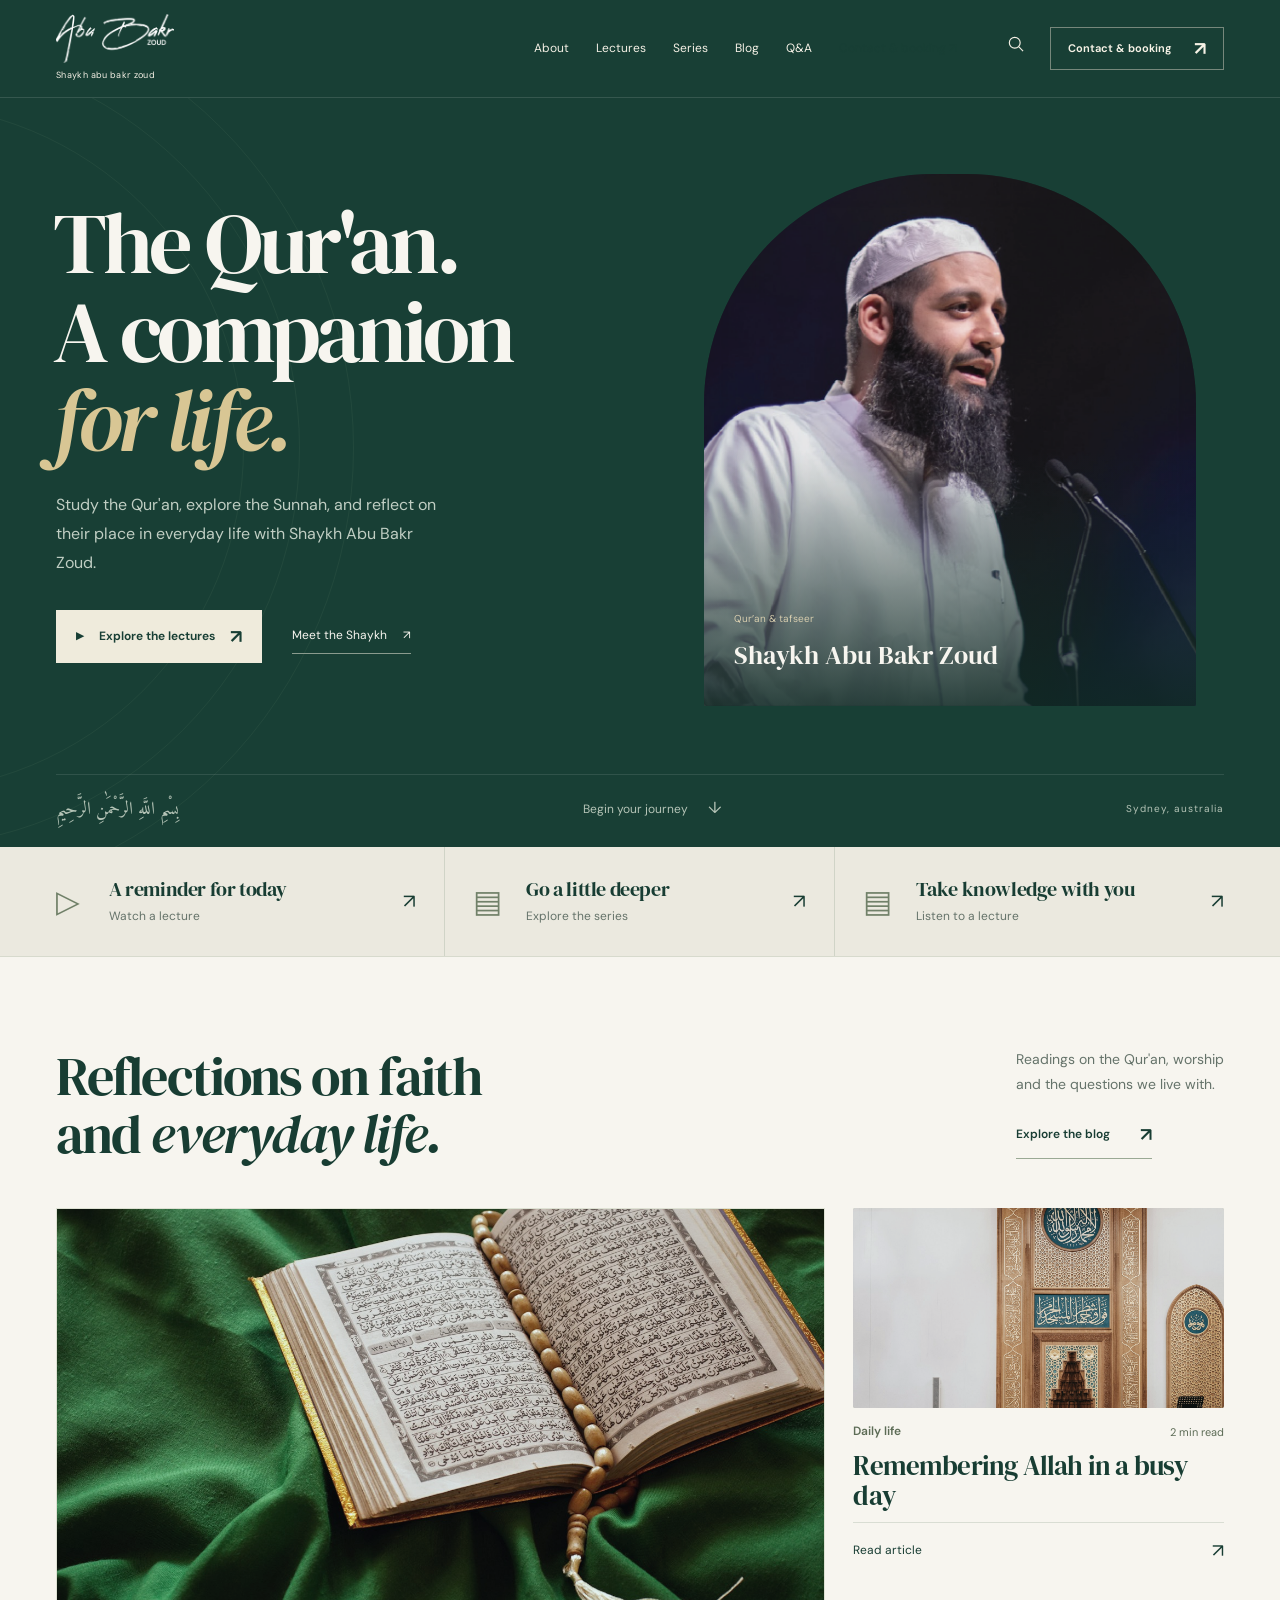
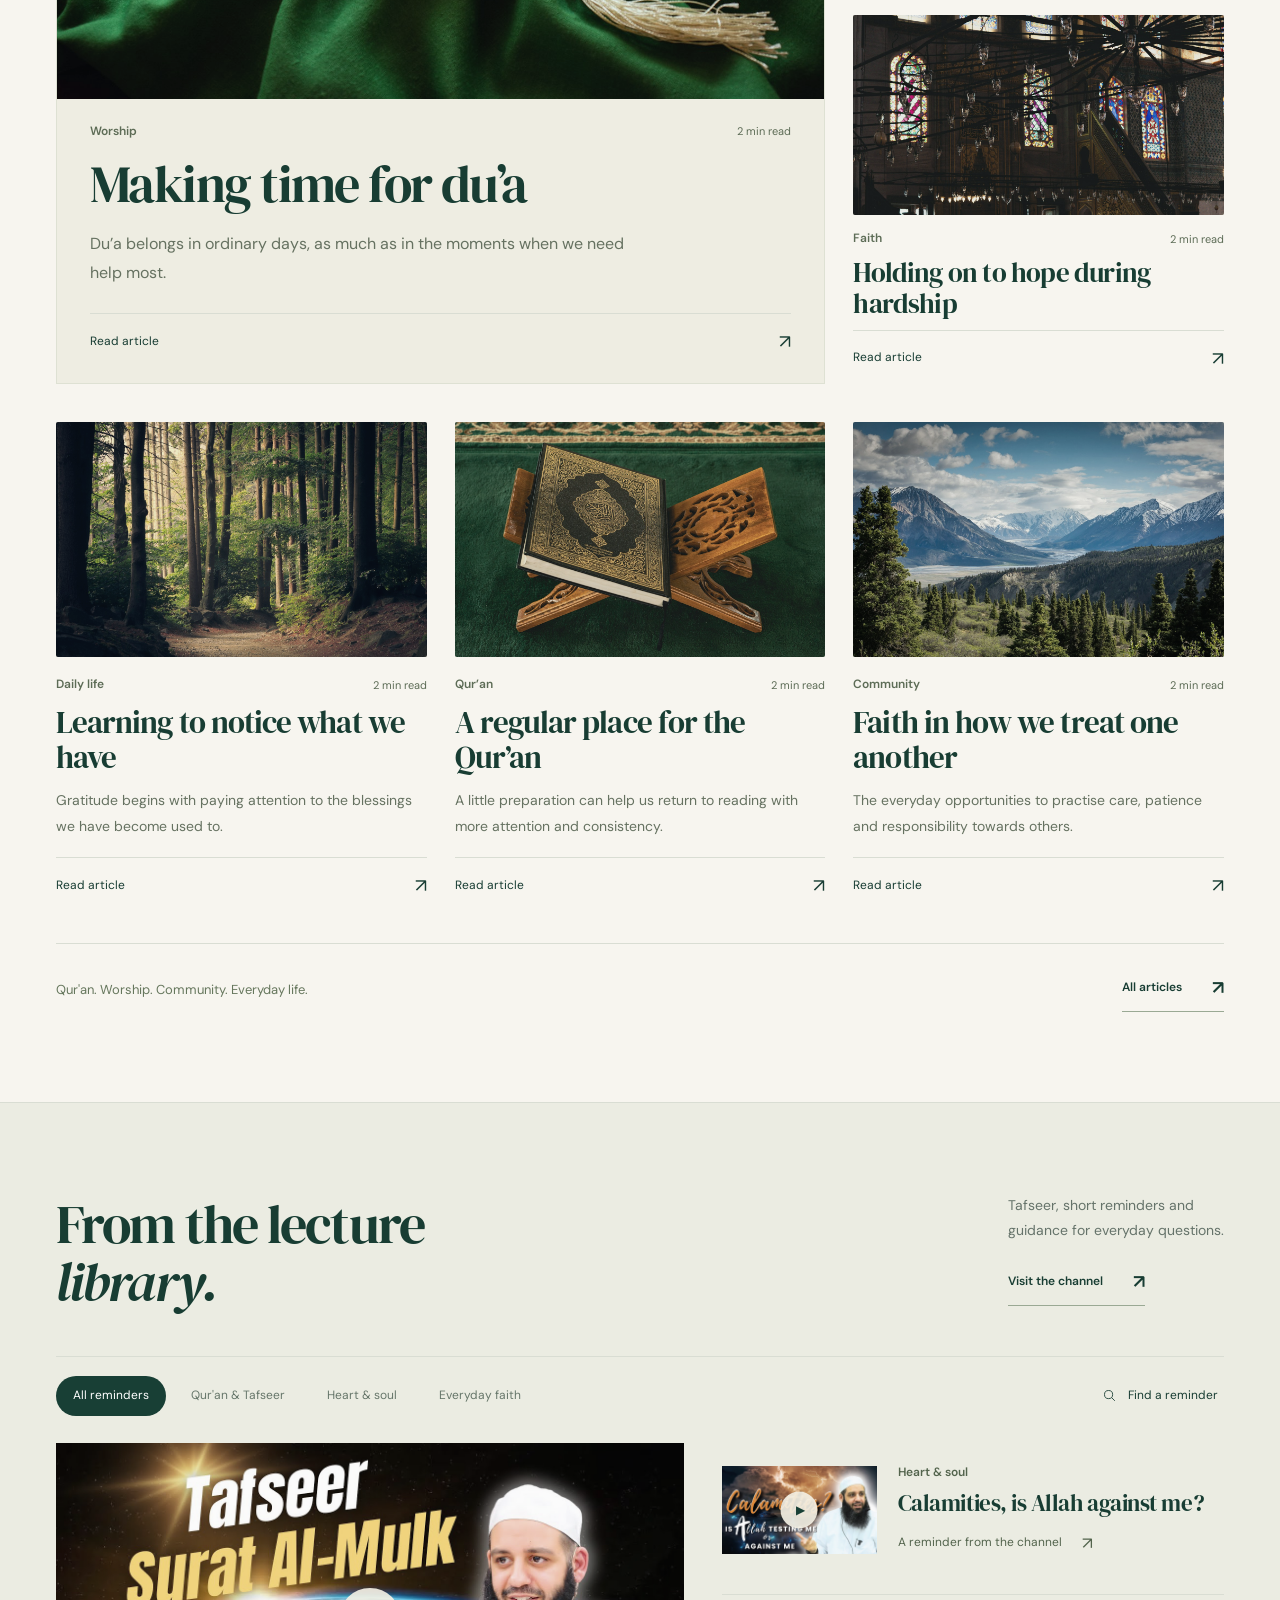
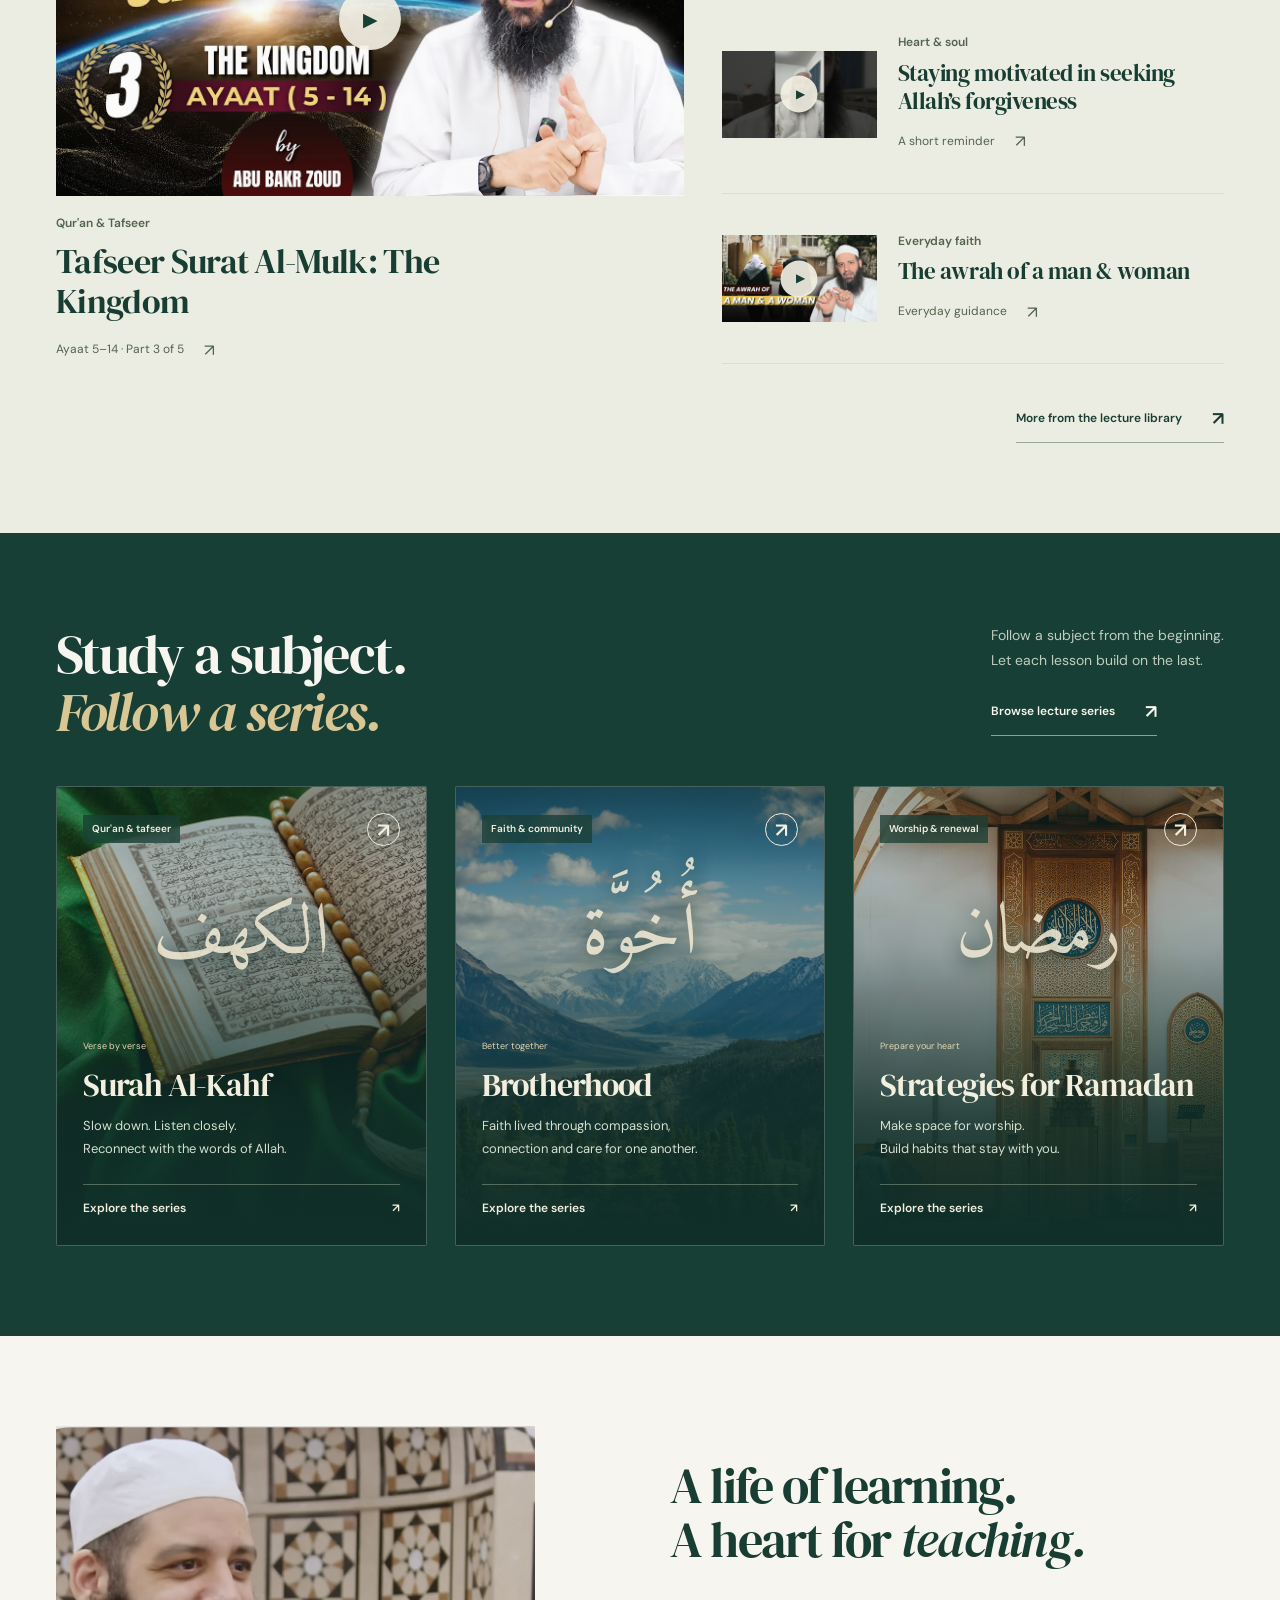
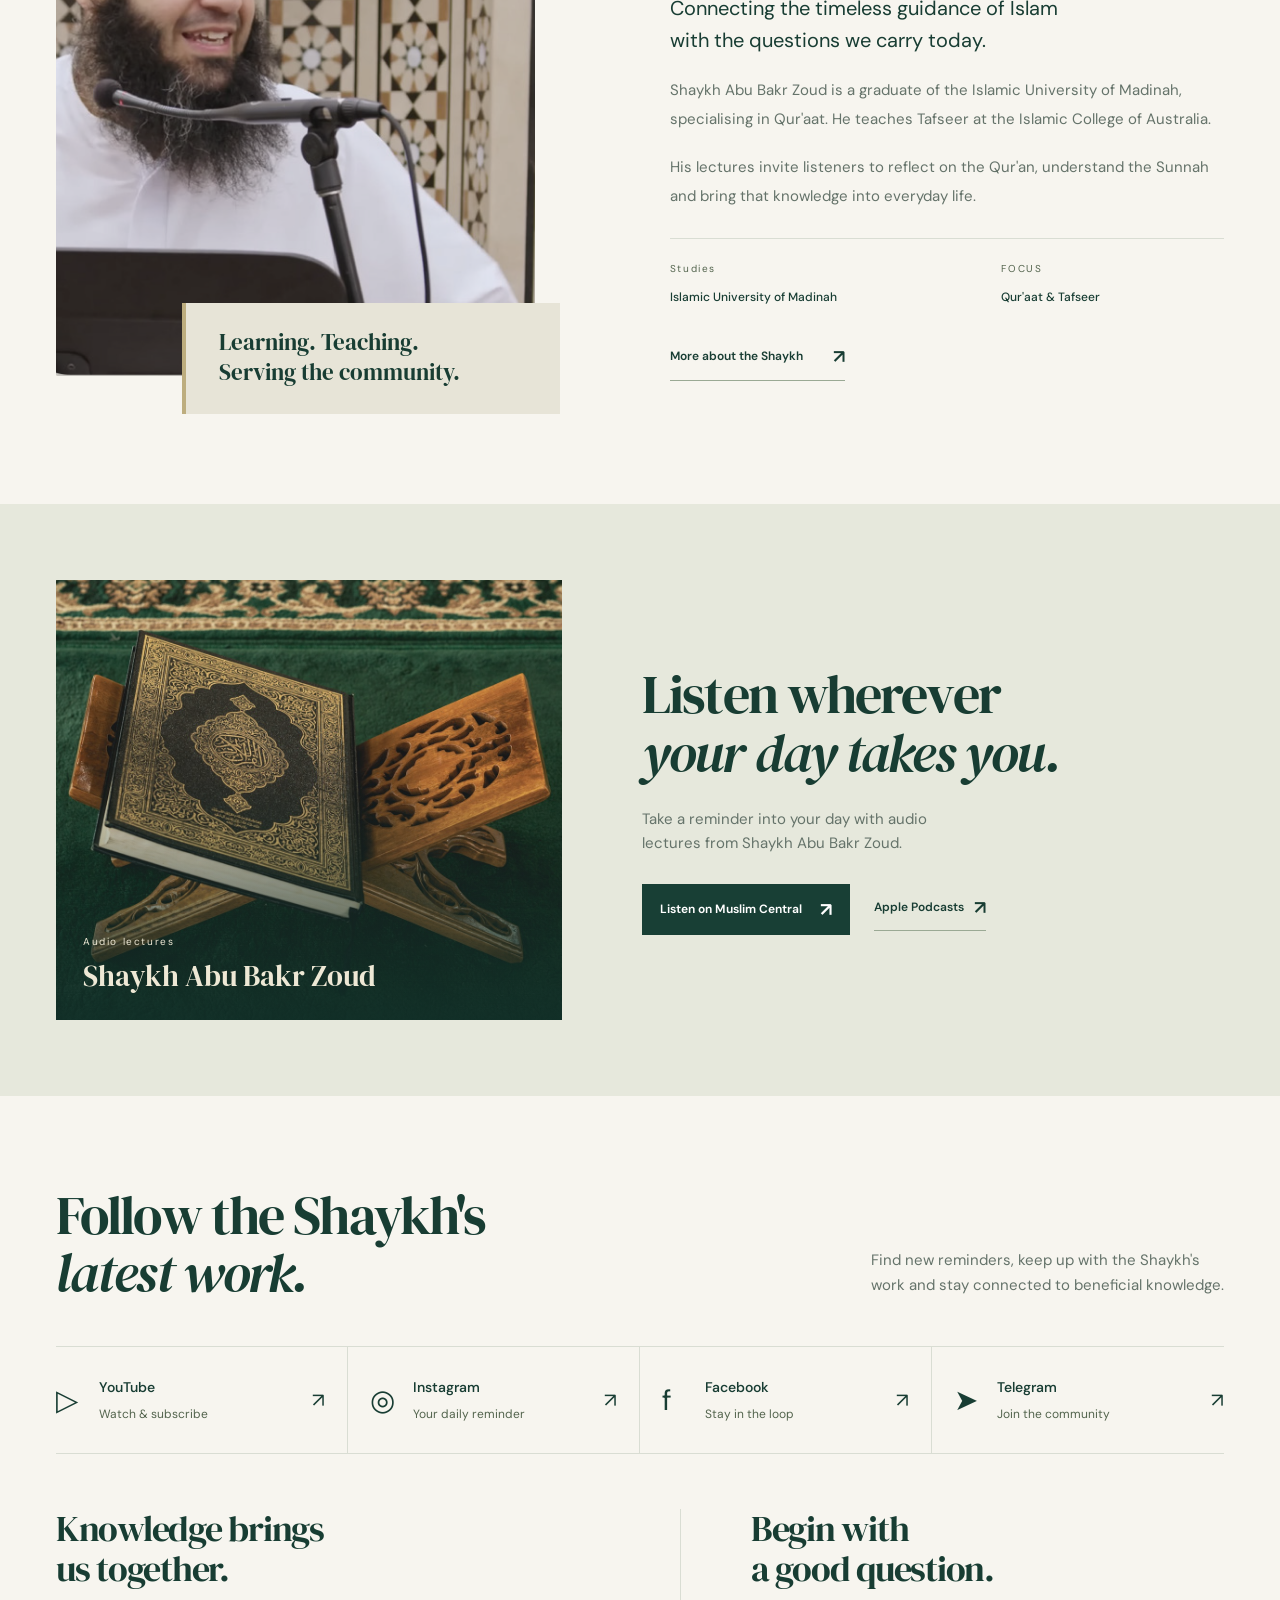
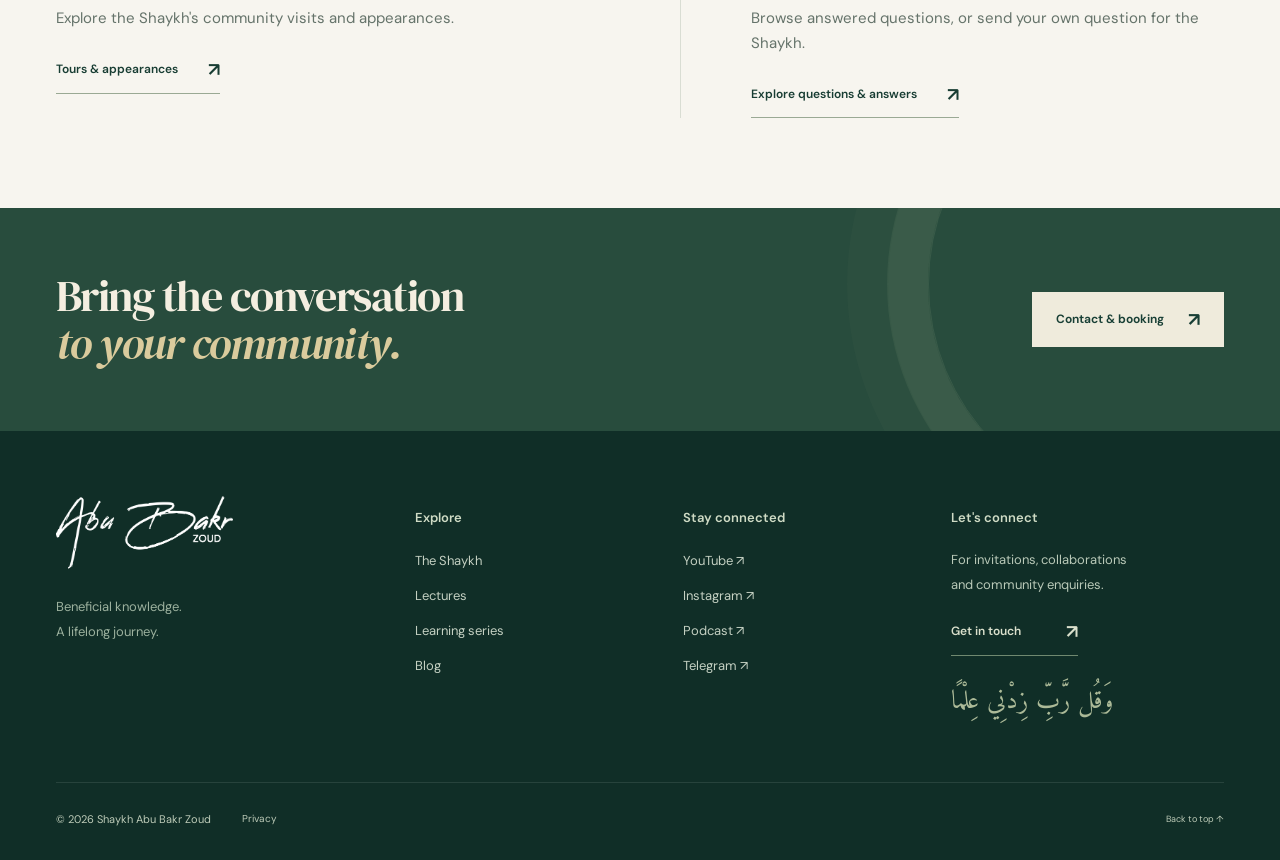
==== commit 044ec9b4: "Add in-house Q&A page Replace external Q&A links with a front-end Q&A page: searchable, filterable a" ====
--- a/index.html
+++ b/index.html
@@ -13,7 +13,7 @@
 <a class="skip" href="#main">Skip to content</a>
 <header class="header" id="top"><div class="container nav-wrap">
 <a class="brand" href="#top" aria-label="Shaykh Abu Bakr Zoud home"><img src="assets/banner.png" alt="Abu Bakr Zoud" width="164" height="70"><span>Shaykh abu bakr zoud</span></a>
-<nav aria-label="Main navigation" id="navigation"><a href="about.html">About</a><a href="lectures.html">Lectures</a><a href="series.html">Series</a><a href="blog.html">Blog</a><a href="https://shabubakrzoud.com/questions-answers/" target="_blank" rel="noopener">Q&A ↗</a><a class="mobile-booking" href="contact.html">Contact & booking ↗</a></nav>
+<nav aria-label="Main navigation" id="navigation"><a href="about.html">About</a><a href="lectures.html">Lectures</a><a href="series.html">Series</a><a href="blog.html">Blog</a><a href="qa.html">Q&A</a><a class="mobile-booking" href="contact.html">Contact & booking ↗</a></nav>
 <div class="nav-actions"><button class="icon-button search-toggle" aria-label="Search lectures and articles"><svg viewBox="0 0 24 24" aria-hidden="true"><circle cx="10.5" cy="10.5" r="6.5"/><path d="m15.5 15.5 5 5"/></svg></button><a class="button small light" href="contact.html">Contact & booking <span aria-hidden="true">↗</span></a><button class="menu-toggle" aria-label="Open navigation" aria-expanded="false" aria-controls="navigation"><span></span><span></span></button></div>
 </div></header>
 <main id="main">
@@ -35,7 +35,7 @@
 
 <section class="listen" id="listen"><div class="container listen-grid"><div class="audio-visual"><img src="assets/blog-quran-stand.jpg" alt="A Qur’an resting on a wooden stand" width="1400" height="933" loading="lazy"><div class="audio-caption"><span>Audio lectures</span><strong>Shaykh Abu Bakr Zoud</strong></div></div><div class="listen-copy"><h2>Listen wherever<br><em>your day takes you.</em></h2><p>Take a reminder into your day with audio lectures from Shaykh Abu Bakr Zoud.</p><div class="listen-buttons"><a class="button green" href="https://muslimcentral.com/audio/abu-bakr-zoud/" target="_blank" rel="noopener">Listen on Muslim Central <span aria-hidden="true">↗</span></a><a class="text-link" href="https://podcasts.apple.com/au/podcast/abu-bakr-zoud/id1390560233" target="_blank" rel="noopener">Apple Podcasts <span aria-hidden="true">↗</span></a></div></div></div></section>
 <section class="section connect" id="connect"><div class="container"><div class="connect-top"><div><h2>Follow the Shaykh's<br><em>latest work.</em></h2></div><p>Find new reminders, keep up with the Shaykh's<br class="desktop-br"> work and stay connected to beneficial knowledge.</p></div><div class="social-grid"><a href="https://www.youtube.com/@abubakrzoud" target="_blank" rel="noopener"><span class="social-icon" aria-hidden="true">▷</span><span><b>YouTube</b><small>Watch & subscribe</small></span><span aria-hidden="true">↗</span></a><a href="https://www.instagram.com/abubakrzoud/" target="_blank" rel="noopener"><span class="social-icon" aria-hidden="true">◎</span><span><b>Instagram</b><small>Your daily reminder</small></span><span aria-hidden="true">↗</span></a><a href="https://www.facebook.com/abubakr.zoud" target="_blank" rel="noopener"><span class="social-icon" aria-hidden="true">f</span><span><b>Facebook</b><small>Stay in the loop</small></span><span aria-hidden="true">↗</span></a><a href="https://t.me/abubakrzoud" target="_blank" rel="noopener"><span class="social-icon" aria-hidden="true">➤</span><span><b>Telegram</b><small>Join the community</small></span><span aria-hidden="true">↗</span></a></div>
-<div class="community-grid"><div><h3>Knowledge brings<br>us together.</h3><p>Explore the Shaykh's community visits and appearances.</p><a class="text-link" href="https://shabubakrzoud.com/#tours" target="_blank" rel="noopener">Tours & appearances <span aria-hidden="true">↗</span></a></div><div><h3>Begin with<br>a good question.</h3><p>Visit the Shaykh's website to explore the Q&A section.</p><a class="text-link" id="qa-link" href="https://shabubakrzoud.com/questions-answers/" target="_blank" rel="noopener">Explore questions & answers <span aria-hidden="true">↗</span></a></div></div>
+<div class="community-grid"><div><h3>Knowledge brings<br>us together.</h3><p>Explore the Shaykh's community visits and appearances.</p><a class="text-link" href="https://shabubakrzoud.com/#tours" target="_blank" rel="noopener">Tours & appearances <span aria-hidden="true">↗</span></a></div><div><h3>Begin with<br>a good question.</h3><p>Browse answered questions, or send your own question for the Shaykh.</p><a class="text-link" id="qa-link" href="qa.html">Explore questions & answers <span aria-hidden="true">↗</span></a></div></div>
 </div></section>
 <section class="booking-banner"><div class="container"><div><h2>Bring the conversation<br><em>to your community.</em></h2></div><a class="button cream" href="contact.html">Contact & booking <span aria-hidden="true">↗</span></a></div></section>
 </main>
@@ -43,5 +43,5 @@
 <dialog id="search-dialog" aria-labelledby="search-title"><div class="dialog-head"><button class="dialog-close" aria-label="Close search">×</button></div><h2 id="search-title">What would you<br>like to <em>explore?</em></h2><label for="search-input">Search lectures and articles</label><input type="search" id="search-input" placeholder="Try Qur’an, patience or forgiveness" autocomplete="off"><div id="search-results" aria-live="polite"></div><a class="text-link" href="https://www.youtube.com/@abubakrzoud/videos" target="_blank" rel="noopener">Browse the full channel ↗</a></dialog>
 <dialog id="article-dialog" aria-labelledby="article-title"><div class="dialog-head"><button class="dialog-close" aria-label="Close reflection">×</button></div><span class="preview-label">Editorial preview · Pending review</span><h2 id="article-title"></h2><div id="article-body"></div></dialog>
 <dialog id="contact-dialog" aria-labelledby="contact-title"><div class="dialog-head"><button class="dialog-close" aria-label="Close contact form">×</button></div><h2 id="contact-title">Invite the Shaykh<br>to your <em>community.</em></h2><p class="form-note">Preview enquiry form. Details entered here are not sent.</p><form id="contact-form"><div class="form-row"><div><label for="name">Your name</label><input id="name" name="name" autocomplete="name" required></div><div><label for="email">Email address</label><input id="email" name="email" type="email" autocomplete="email" required></div></div><label for="organisation">Masjid or organisation</label><input id="organisation" name="organisation" autocomplete="organization"><div class="form-row"><div><label for="event-type">Enquiry type</label><select id="event-type" name="type"><option>Speaking invitation</option><option>Community event</option><option>Media enquiry</option><option>General enquiry</option></select></div><div><label for="city">City & country</label><input id="city" name="city"></div></div><label for="message">Tell us about your event</label><textarea id="message" name="message" rows="3" required placeholder="Proposed dates, audience and event details"></textarea><button class="button green" type="submit">Preview enquiry <span aria-hidden="true">↗</span></button><p id="contact-status" aria-live="polite"></p><pre id="enquiry-draft" hidden></pre><button id="copy-enquiry" class="text-link" type="button" hidden>Copy enquiry text</button></form></dialog>
-<dialog id="privacy-dialog" aria-labelledby="privacy-title"><div class="dialog-head"><button class="dialog-close" aria-label="Close privacy information">×</button></div><h2 id="privacy-title">A note on <em>privacy.</em></h2><p>This website is a design concept. The enquiry form generates a preview on your device and does not send or store your details on a server.</p><p>External video, podcast and social links take you to other platforms, where their own privacy policies apply. This concept does not use analytics or advertising cookies. Fonts are served by Google Fonts.</p></dialog>
+<dialog id="privacy-dialog" aria-labelledby="privacy-title"><div class="dialog-head"><button class="dialog-close" aria-label="Close privacy information">×</button></div><h2 id="privacy-title">A note on <em>privacy.</em></h2><p>This website is a design concept. The enquiry and question forms work on your device only and do not send or store your details on a server. Questions you submit on the Q&amp;A page are kept in this browser until you remove them.</p><p>External video, podcast and social links take you to other platforms, where their own privacy policies apply. This concept does not use analytics or advertising cookies. Fonts are served by Google Fonts.</p></dialog>
 </body></html>
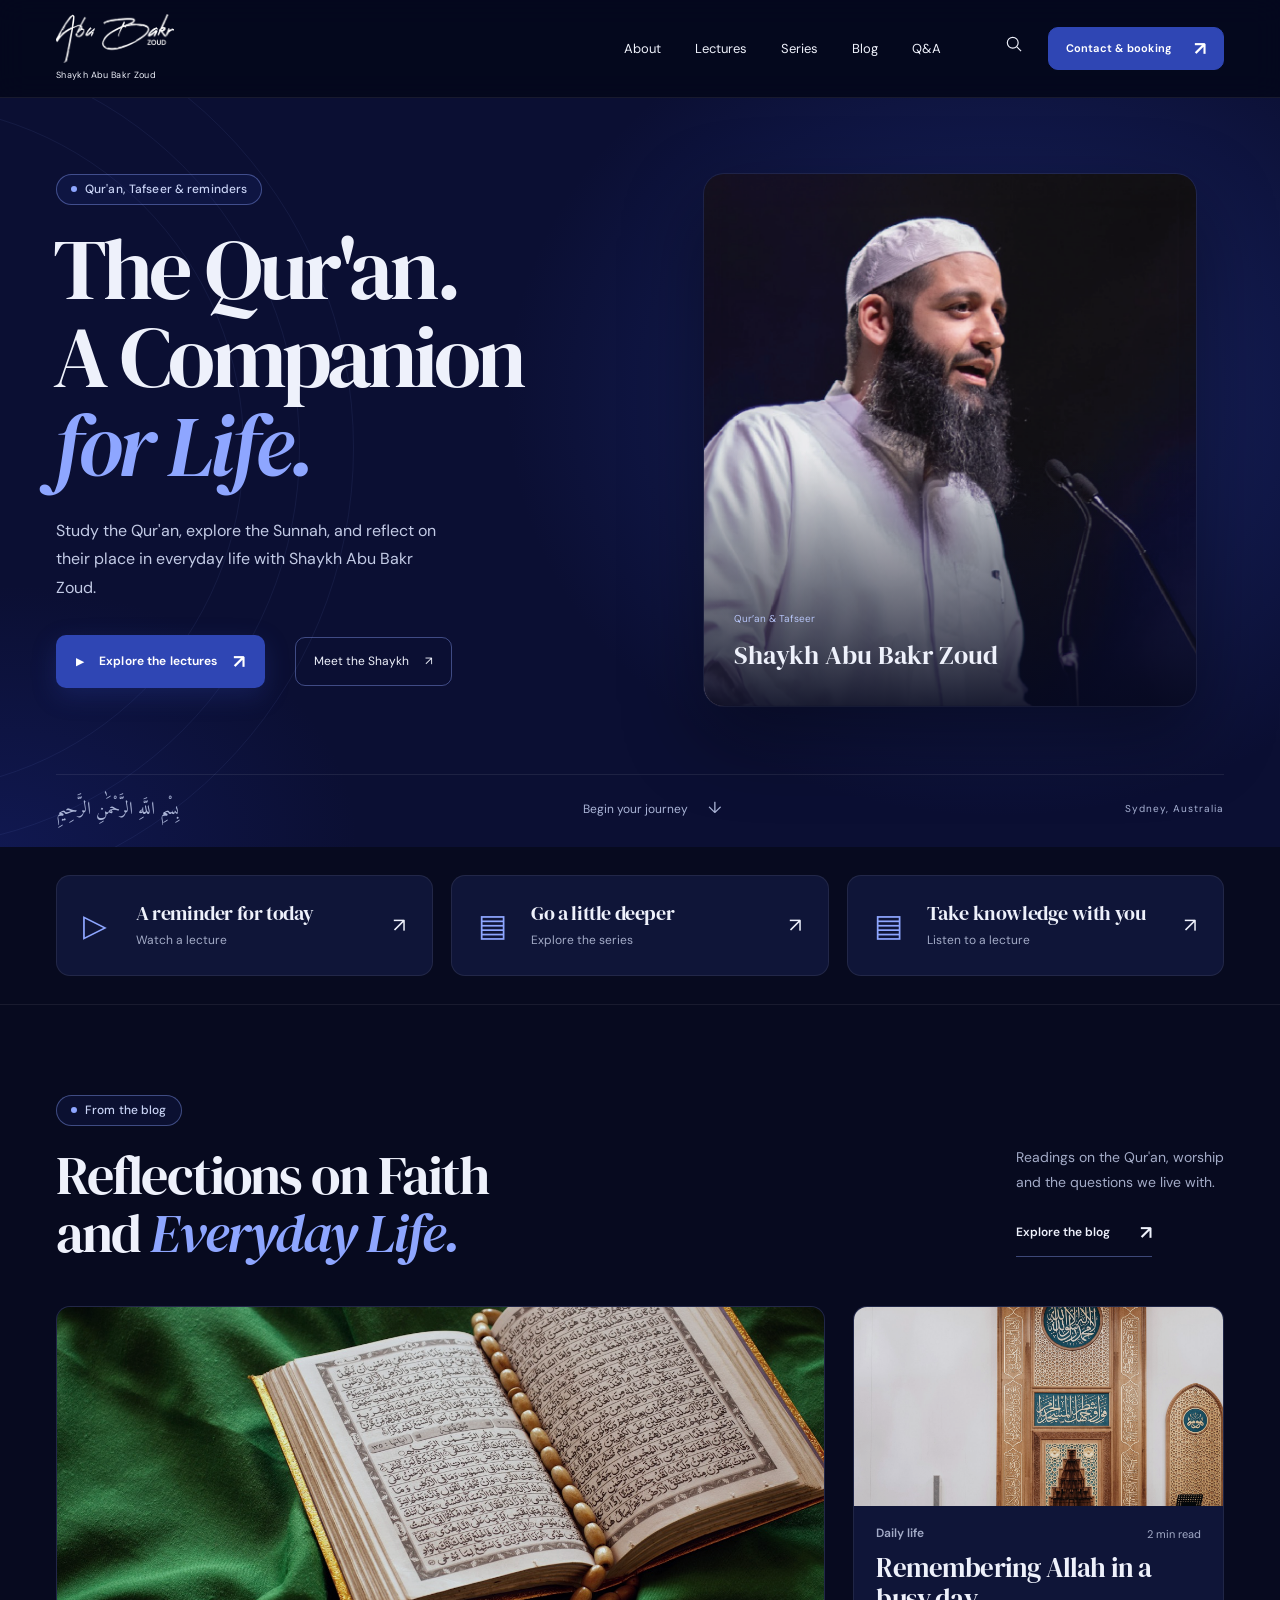
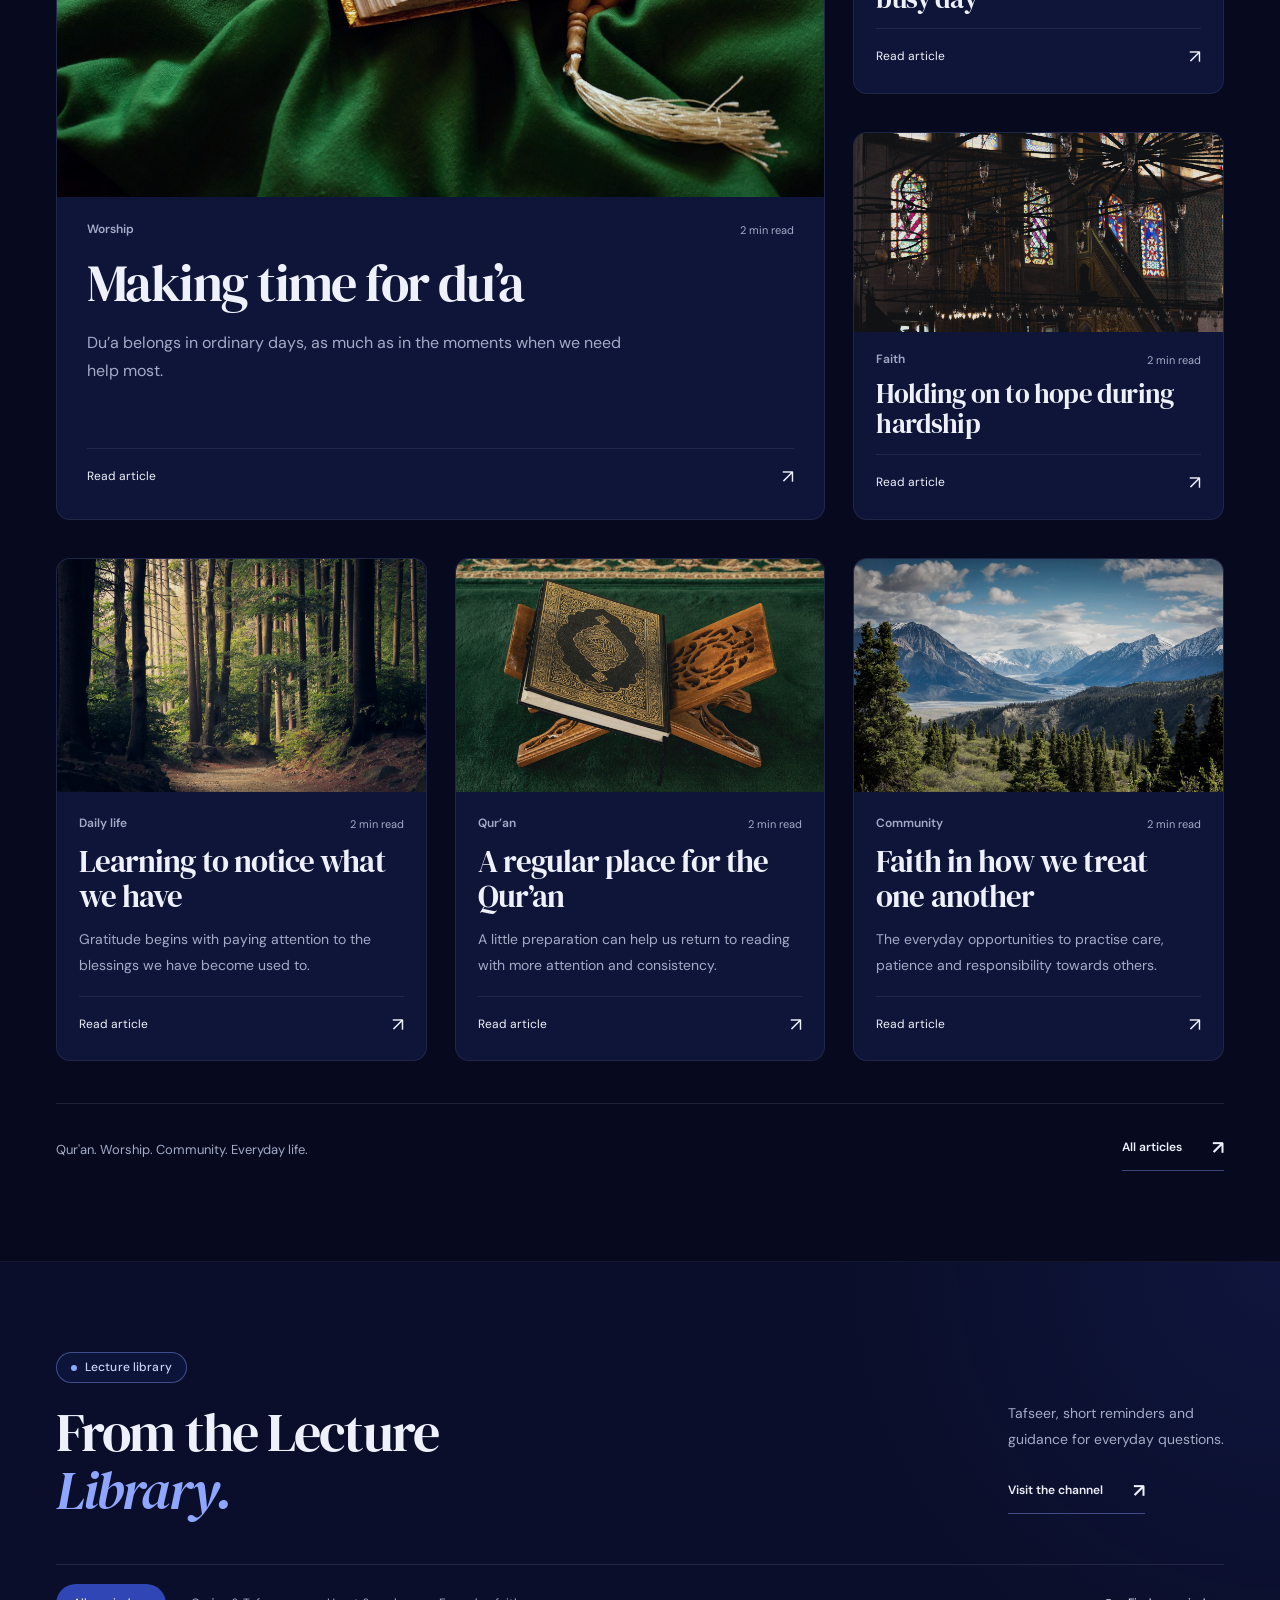
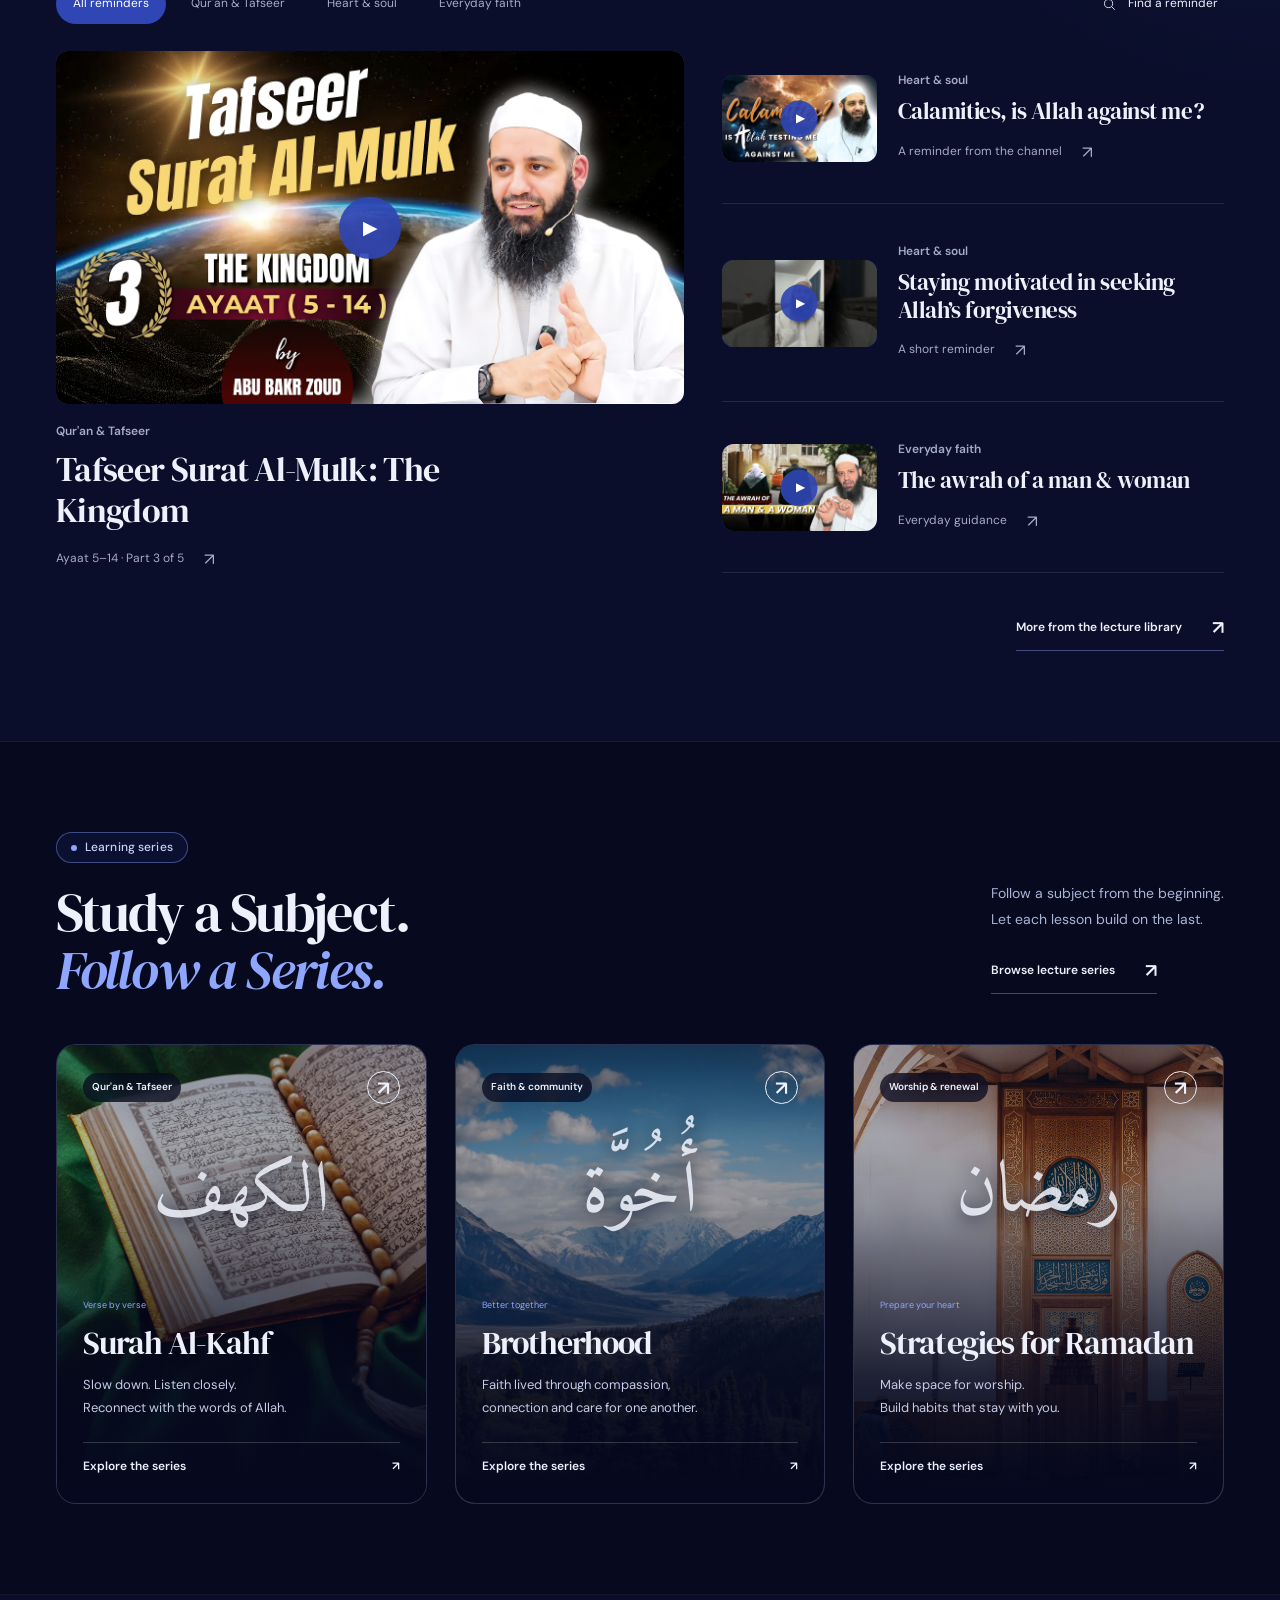
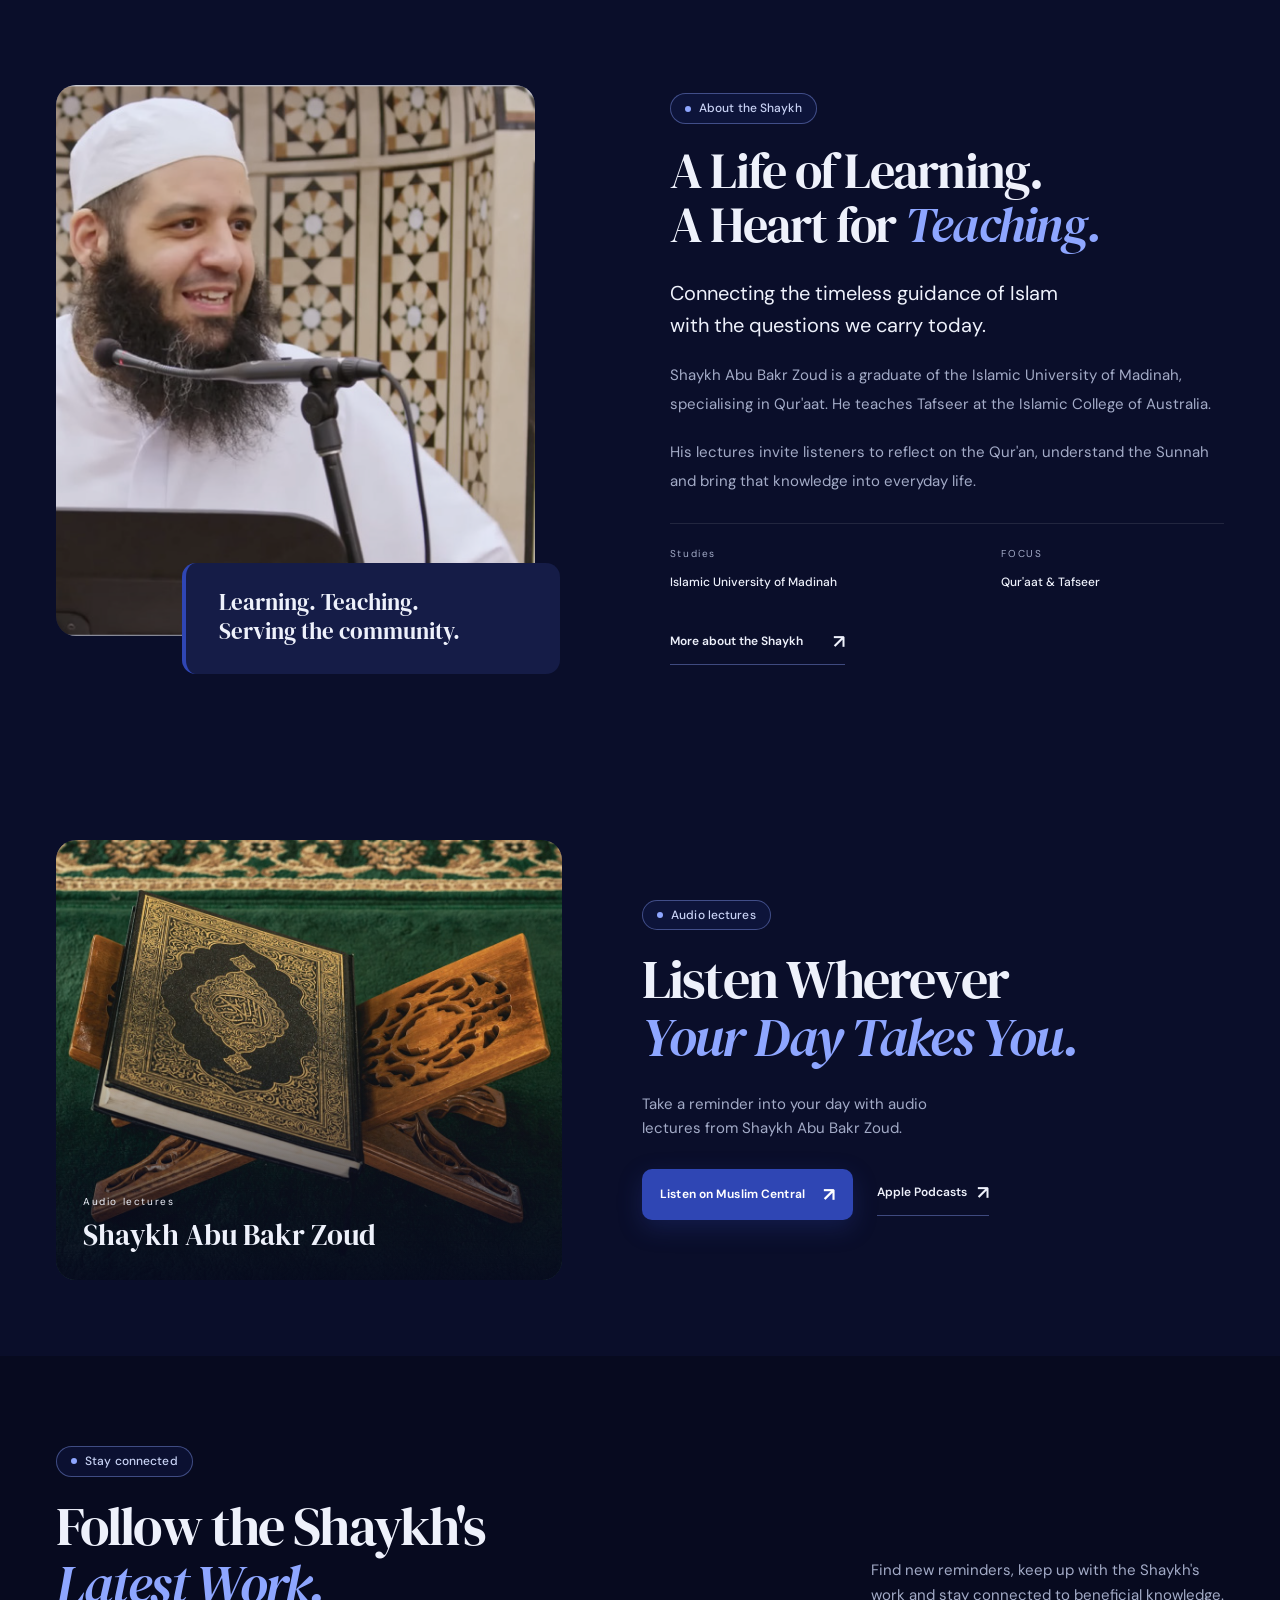
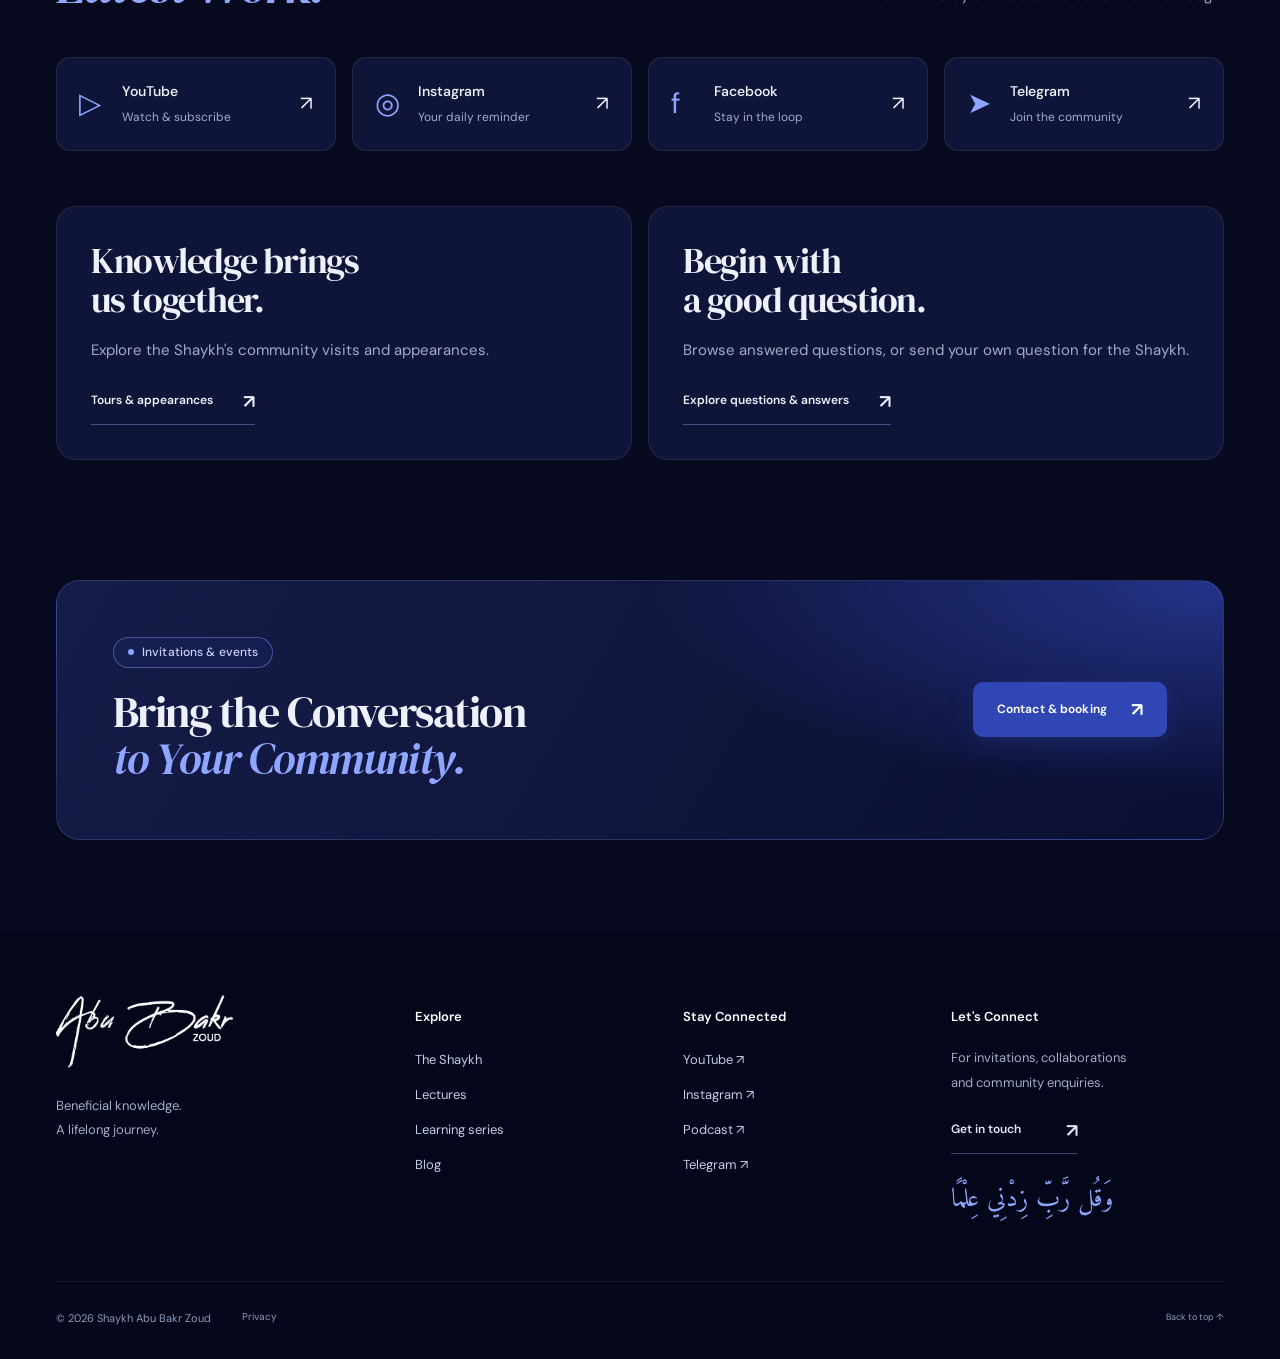
==== commit 527cc0cd: "Restyle site with navy/blue theme inspired by Bayyinah TV - Replace green/cream palette with the bla" ====
--- a/index.html
+++ b/index.html
@@ -4,44 +4,44 @@
 <meta charset="utf-8"><meta name="viewport" content="width=device-width,initial-scale=1">
 <title>Shaykh Abu Bakr Zoud | Qur'an, knowledge & reflection</title>
 <meta name="description" content="Explore lectures, Qur'an study and reflections with Shaykh Abu Bakr Zoud. Lectures, learning series and reflections on faith and everyday life.">
-<meta name="theme-color" content="#183f35"><link rel="icon" href="assets/favicon.svg" type="image/svg+xml">
+<meta name="theme-color" content="#070a1f"><link rel="icon" href="assets/favicon.svg" type="image/svg+xml">
 <link rel="preconnect" href="https://fonts.googleapis.com"><link rel="preconnect" href="https://fonts.gstatic.com" crossorigin>
 <link href="https://fonts.googleapis.com/css2?family=DM+Sans:wght@400;450;500;550;600;650;700&family=DM+Serif+Display:ital@0;1&family=Amiri:wght@400;700&display=swap" rel="stylesheet">
-<link rel="stylesheet" href="style.css"><link rel="stylesheet" href="editorial.css"><script src="journal-data.js" defer></script><script src="app.js" defer></script>
+<link rel="stylesheet" href="style.css"><link rel="stylesheet" href="editorial.css"><link rel="stylesheet" href="theme.css"><script src="journal-data.js" defer></script><script src="app.js" defer></script>
 </head>
 <body>
 <a class="skip" href="#main">Skip to content</a>
 <header class="header" id="top"><div class="container nav-wrap">
-<a class="brand" href="#top" aria-label="Shaykh Abu Bakr Zoud home"><img src="assets/banner.png" alt="Abu Bakr Zoud" width="164" height="70"><span>Shaykh abu bakr zoud</span></a>
+<a class="brand" href="#top" aria-label="Shaykh Abu Bakr Zoud home"><img src="assets/banner.png" alt="Abu Bakr Zoud" width="164" height="70"><span>Shaykh Abu Bakr Zoud</span></a>
 <nav aria-label="Main navigation" id="navigation"><a href="about.html">About</a><a href="lectures.html">Lectures</a><a href="series.html">Series</a><a href="blog.html">Blog</a><a href="qa.html">Q&A</a><a class="mobile-booking" href="contact.html">Contact & booking ↗</a></nav>
 <div class="nav-actions"><button class="icon-button search-toggle" aria-label="Search lectures and articles"><svg viewBox="0 0 24 24" aria-hidden="true"><circle cx="10.5" cy="10.5" r="6.5"/><path d="m15.5 15.5 5 5"/></svg></button><a class="button small light" href="contact.html">Contact & booking <span aria-hidden="true">↗</span></a><button class="menu-toggle" aria-label="Open navigation" aria-expanded="false" aria-controls="navigation"><span></span><span></span></button></div>
 </div></header>
 <main id="main">
 <section class="hero"><div class="hero-lines" aria-hidden="true"></div><div class="container hero-grid">
-<div class="hero-copy"><h1>The Qur'an.<br>A companion<br><em>for life.</em></h1><p>Study the Qur'an, explore the Sunnah, and reflect on their place in everyday life with Shaykh Abu Bakr Zoud.</p><div class="hero-buttons"><a class="button cream" href="lectures.html"><span class="play-mini" aria-hidden="true">▶</span> Explore the lectures <span aria-hidden="true">↗</span></a><a class="quiet-link" href="about.html">Meet the Shaykh <span aria-hidden="true">↗</span></a></div></div>
-<div class="hero-art"><div class="portrait-frame"><img src="assets/hero-official.webp" alt="Shaykh Abu Bakr Zoud teaching at a microphone" width="2000" height="1126" fetchpriority="high"><div class="portrait-shade"></div><div class="portrait-caption"><span>Qur’an & tafseer</span><strong>Shaykh Abu Bakr Zoud</strong></div></div></div>
-</div><div class="hero-bottom container"><span lang="ar" dir="rtl">بِسْمِ اللَّهِ الرَّحْمَٰنِ الرَّحِيمِ</span><a href="lectures.html">Begin your journey <span aria-hidden="true">↓</span></a><span>Sydney, australia</span></div></section>
+<div class="hero-copy"><span class="pill">Qur'an, Tafseer &amp; reminders</span><h1>The Qur'an.<br>A Companion<br><em>for Life.</em></h1><p>Study the Qur'an, explore the Sunnah, and reflect on their place in everyday life with Shaykh Abu Bakr Zoud.</p><div class="hero-buttons"><a class="button cream" href="lectures.html"><span class="play-mini" aria-hidden="true">▶</span> Explore the lectures <span aria-hidden="true">↗</span></a><a class="quiet-link" href="about.html">Meet the Shaykh <span aria-hidden="true">↗</span></a></div></div>
+<div class="hero-art"><div class="portrait-frame"><img src="assets/hero-official.webp" alt="Shaykh Abu Bakr Zoud teaching at a microphone" width="2000" height="1126" fetchpriority="high"><div class="portrait-shade"></div><div class="portrait-caption"><span>Qur’an &amp; Tafseer</span><strong>Shaykh Abu Bakr Zoud</strong></div></div></div>
+</div><div class="hero-bottom container"><span lang="ar" dir="rtl">بِسْمِ اللَّهِ الرَّحْمَٰنِ الرَّحِيمِ</span><a href="lectures.html">Begin your journey <span aria-hidden="true">↓</span></a><span>Sydney, Australia</span></div></section>
 <div class="pathways"><div class="container pathway-grid"><a href="lectures.html"><span class="path-icon" aria-hidden="true">▷</span><span><b>A reminder for today</b><small>Watch a lecture</small></span><span class="path-arrow" aria-hidden="true">↗</span></a><a href="series.html"><span class="path-icon book-icon" aria-hidden="true">▤</span><span><b>Go a little deeper</b><small>Explore the series</small></span><span class="path-arrow" aria-hidden="true">↗</span></a><a href="#listen"><span class="path-icon" aria-hidden="true">▤</span><span><b>Take knowledge with you</b><small>Listen to a lecture</small></span><span class="path-arrow" aria-hidden="true">↗</span></a></div></div>
-<section class="section journal-home" id="reflections"><div class="container"><div class="section-heading journal-heading"><div><h2>Reflections on faith<br>and <em>everyday life.</em></h2></div><div class="heading-aside"><p>Readings on the Qur'an, worship<br>and the questions we live with.</p><a class="text-link" href="blog.html">Explore the blog <span aria-hidden="true">↗</span></a></div></div><div class="journal-magazine"><article class="story-card story-lead" data-category="Worship" data-title="Making time for du’a Du’a belongs in ordinary days, as much as in the moments when we need help most."><a class="story-image" href="making-time-for-dua.html" data-article="near" tabindex="-1" aria-hidden="true"><img src="assets/blog-quran.jpg" alt="" width="1200" height="800" loading="lazy"><span class="image-arrow" aria-hidden="true">↗</span></a><div class="story-copy"><div class="story-meta"><span>Worship</span><span>2 min read</span></div><h3><a href="making-time-for-dua.html" data-article="near">Making time for du’a</a></h3><p>Du’a belongs in ordinary days, as much as in the moments when we need help most.</p><a class="story-read" href="making-time-for-dua.html" data-article="near" aria-label="Read Making time for du’a" tabindex="-1">Read article <span aria-hidden="true">↗</span></a></div></article><article class="story-card" data-category="Daily life" data-title="Remembering Allah in a busy day How to make room for remembrance without waiting for life to slow down."><a class="story-image" href="remembering-allah-in-a-busy-day.html" data-article="rest" tabindex="-1" aria-hidden="true"><img src="assets/blog-mosque.jpg" alt="" width="1200" height="800" loading="lazy"><span class="image-arrow" aria-hidden="true">↗</span></a><div class="story-copy"><div class="story-meta"><span>Daily life</span><span>2 min read</span></div><h3><a href="remembering-allah-in-a-busy-day.html" data-article="rest">Remembering Allah in a busy day</a></h3><p>How to make room for remembrance without waiting for life to slow down.</p><a class="story-read" href="remembering-allah-in-a-busy-day.html" data-article="rest" aria-label="Read Remembering Allah in a busy day" tabindex="-1">Read article <span aria-hidden="true">↗</span></a></div></article><article class="story-card" data-category="Faith" data-title="Holding on to hope during hardship A reflection on the reassurance in Surah Ash-Sharh, and taking the next small step."><a class="story-image" href="hope-during-hardship.html" data-article="ease" tabindex="-1" aria-hidden="true"><img src="assets/blog-mosque-light.jpg" alt="" width="1200" height="800" loading="lazy"><span class="image-arrow" aria-hidden="true">↗</span></a><div class="story-copy"><div class="story-meta"><span>Faith</span><span>2 min read</span></div><h3><a href="hope-during-hardship.html" data-article="ease">Holding on to hope during hardship</a></h3><p>A reflection on the reassurance in Surah Ash-Sharh, and taking the next small step.</p><a class="story-read" href="hope-during-hardship.html" data-article="ease" aria-label="Read Holding on to hope during hardship" tabindex="-1">Read article <span aria-hidden="true">↗</span></a></div></article><article class="story-card" data-category="Daily life" data-title="Learning to notice what we have Gratitude begins with paying attention to the blessings we have become used to."><a class="story-image" href="noticing-what-we-have.html" data-article="gratitude" tabindex="-1" aria-hidden="true"><img src="assets/blog-forest.jpg" alt="" width="1200" height="800" loading="lazy"><span class="image-arrow" aria-hidden="true">↗</span></a><div class="story-copy"><div class="story-meta"><span>Daily life</span><span>2 min read</span></div><h3><a href="noticing-what-we-have.html" data-article="gratitude">Learning to notice what we have</a></h3><p>Gratitude begins with paying attention to the blessings we have become used to.</p><a class="story-read" href="noticing-what-we-have.html" data-article="gratitude" aria-label="Read Learning to notice what we have" tabindex="-1">Read article <span aria-hidden="true">↗</span></a></div></article><article class="story-card" data-category="Qur’an" data-title="A regular place for the Qur’an A little preparation can help us return to reading with more attention and consistency."><a class="story-image" href="a-regular-place-for-the-quran.html" data-article="companion" tabindex="-1" aria-hidden="true"><img src="assets/blog-quran-stand.jpg" alt="" width="1200" height="800" loading="lazy"><span class="image-arrow" aria-hidden="true">↗</span></a><div class="story-copy"><div class="story-meta"><span>Qur’an</span><span>2 min read</span></div><h3><a href="a-regular-place-for-the-quran.html" data-article="companion">A regular place for the Qur’an</a></h3><p>A little preparation can help us return to reading with more attention and consistency.</p><a class="story-read" href="a-regular-place-for-the-quran.html" data-article="companion" aria-label="Read A regular place for the Qur’an" tabindex="-1">Read article <span aria-hidden="true">↗</span></a></div></article><article class="story-card" data-category="Community" data-title="Faith in how we treat one another The everyday opportunities to practise care, patience and responsibility towards others."><a class="story-image" href="faith-in-how-we-treat-people.html" data-article="community" tabindex="-1" aria-hidden="true"><img src="assets/blog-mountains.jpg" alt="" width="1200" height="800" loading="lazy"><span class="image-arrow" aria-hidden="true">↗</span></a><div class="story-copy"><div class="story-meta"><span>Community</span><span>2 min read</span></div><h3><a href="faith-in-how-we-treat-people.html" data-article="community">Faith in how we treat one another</a></h3><p>The everyday opportunities to practise care, patience and responsibility towards others.</p><a class="story-read" href="faith-in-how-we-treat-people.html" data-article="community" aria-label="Read Faith in how we treat one another" tabindex="-1">Read article <span aria-hidden="true">↗</span></a></div></article></div><div class="journal-bottom"><span>Qur'an. Worship. Community. Everyday life.</span><a class="text-link" href="blog.html">All articles <span aria-hidden="true">↗</span></a></div></div></section>
-<section class="section lectures" id="lectures"><div class="container"><div class="section-heading"><div><h2>From the lecture<br><em>library.</em></h2></div><div class="heading-aside"><p>Tafseer, short reminders and<br>guidance for everyday questions.</p><a class="text-link" href="https://www.youtube.com/@abubakrzoud/videos" target="_blank" rel="noopener">Visit the channel <span aria-hidden="true">↗</span></a></div></div>
+<section class="section journal-home" id="reflections"><div class="container"><div class="section-heading journal-heading"><div><span class="pill">From the blog</span><h2>Reflections on Faith<br>and <em>Everyday Life.</em></h2></div><div class="heading-aside"><p>Readings on the Qur'an, worship<br>and the questions we live with.</p><a class="text-link" href="blog.html">Explore the blog <span aria-hidden="true">↗</span></a></div></div><div class="journal-magazine"><article class="story-card story-lead" data-category="Worship" data-title="Making time for du’a Du’a belongs in ordinary days, as much as in the moments when we need help most."><a class="story-image" href="making-time-for-dua.html" data-article="near" tabindex="-1" aria-hidden="true"><img src="assets/blog-quran.jpg" alt="" width="1200" height="800" loading="lazy"><span class="image-arrow" aria-hidden="true">↗</span></a><div class="story-copy"><div class="story-meta"><span>Worship</span><span>2 min read</span></div><h3><a href="making-time-for-dua.html" data-article="near">Making time for du’a</a></h3><p>Du’a belongs in ordinary days, as much as in the moments when we need help most.</p><a class="story-read" href="making-time-for-dua.html" data-article="near" aria-label="Read Making time for du’a" tabindex="-1">Read article <span aria-hidden="true">↗</span></a></div></article><article class="story-card" data-category="Daily life" data-title="Remembering Allah in a busy day How to make room for remembrance without waiting for life to slow down."><a class="story-image" href="remembering-allah-in-a-busy-day.html" data-article="rest" tabindex="-1" aria-hidden="true"><img src="assets/blog-mosque.jpg" alt="" width="1200" height="800" loading="lazy"><span class="image-arrow" aria-hidden="true">↗</span></a><div class="story-copy"><div class="story-meta"><span>Daily life</span><span>2 min read</span></div><h3><a href="remembering-allah-in-a-busy-day.html" data-article="rest">Remembering Allah in a busy day</a></h3><p>How to make room for remembrance without waiting for life to slow down.</p><a class="story-read" href="remembering-allah-in-a-busy-day.html" data-article="rest" aria-label="Read Remembering Allah in a busy day" tabindex="-1">Read article <span aria-hidden="true">↗</span></a></div></article><article class="story-card" data-category="Faith" data-title="Holding on to hope during hardship A reflection on the reassurance in Surah Ash-Sharh, and taking the next small step."><a class="story-image" href="hope-during-hardship.html" data-article="ease" tabindex="-1" aria-hidden="true"><img src="assets/blog-mosque-light.jpg" alt="" width="1200" height="800" loading="lazy"><span class="image-arrow" aria-hidden="true">↗</span></a><div class="story-copy"><div class="story-meta"><span>Faith</span><span>2 min read</span></div><h3><a href="hope-during-hardship.html" data-article="ease">Holding on to hope during hardship</a></h3><p>A reflection on the reassurance in Surah Ash-Sharh, and taking the next small step.</p><a class="story-read" href="hope-during-hardship.html" data-article="ease" aria-label="Read Holding on to hope during hardship" tabindex="-1">Read article <span aria-hidden="true">↗</span></a></div></article><article class="story-card" data-category="Daily life" data-title="Learning to notice what we have Gratitude begins with paying attention to the blessings we have become used to."><a class="story-image" href="noticing-what-we-have.html" data-article="gratitude" tabindex="-1" aria-hidden="true"><img src="assets/blog-forest.jpg" alt="" width="1200" height="800" loading="lazy"><span class="image-arrow" aria-hidden="true">↗</span></a><div class="story-copy"><div class="story-meta"><span>Daily life</span><span>2 min read</span></div><h3><a href="noticing-what-we-have.html" data-article="gratitude">Learning to notice what we have</a></h3><p>Gratitude begins with paying attention to the blessings we have become used to.</p><a class="story-read" href="noticing-what-we-have.html" data-article="gratitude" aria-label="Read Learning to notice what we have" tabindex="-1">Read article <span aria-hidden="true">↗</span></a></div></article><article class="story-card" data-category="Qur’an" data-title="A regular place for the Qur’an A little preparation can help us return to reading with more attention and consistency."><a class="story-image" href="a-regular-place-for-the-quran.html" data-article="companion" tabindex="-1" aria-hidden="true"><img src="assets/blog-quran-stand.jpg" alt="" width="1200" height="800" loading="lazy"><span class="image-arrow" aria-hidden="true">↗</span></a><div class="story-copy"><div class="story-meta"><span>Qur’an</span><span>2 min read</span></div><h3><a href="a-regular-place-for-the-quran.html" data-article="companion">A regular place for the Qur’an</a></h3><p>A little preparation can help us return to reading with more attention and consistency.</p><a class="story-read" href="a-regular-place-for-the-quran.html" data-article="companion" aria-label="Read A regular place for the Qur’an" tabindex="-1">Read article <span aria-hidden="true">↗</span></a></div></article><article class="story-card" data-category="Community" data-title="Faith in how we treat one another The everyday opportunities to practise care, patience and responsibility towards others."><a class="story-image" href="faith-in-how-we-treat-people.html" data-article="community" tabindex="-1" aria-hidden="true"><img src="assets/blog-mountains.jpg" alt="" width="1200" height="800" loading="lazy"><span class="image-arrow" aria-hidden="true">↗</span></a><div class="story-copy"><div class="story-meta"><span>Community</span><span>2 min read</span></div><h3><a href="faith-in-how-we-treat-people.html" data-article="community">Faith in how we treat one another</a></h3><p>The everyday opportunities to practise care, patience and responsibility towards others.</p><a class="story-read" href="faith-in-how-we-treat-people.html" data-article="community" aria-label="Read Faith in how we treat one another" tabindex="-1">Read article <span aria-hidden="true">↗</span></a></div></article></div><div class="journal-bottom"><span>Qur'an. Worship. Community. Everyday life.</span><a class="text-link" href="blog.html">All articles <span aria-hidden="true">↗</span></a></div></div></section>
+<section class="section lectures" id="lectures"><div class="container"><div class="section-heading"><div><span class="pill">Lecture library</span><h2>From the Lecture<br><em>Library.</em></h2></div><div class="heading-aside"><p>Tafseer, short reminders and<br>guidance for everyday questions.</p><a class="text-link" href="https://www.youtube.com/@abubakrzoud/videos" target="_blank" rel="noopener">Visit the channel <span aria-hidden="true">↗</span></a></div></div>
 <div class="library-toolbar"><div class="filters" role="group" aria-label="Filter lectures"><button class="filter active" data-filter="all" aria-pressed="true">All reminders</button><button class="filter" data-filter="quran" aria-pressed="false">Qur'an & Tafseer</button><button class="filter" data-filter="heart" aria-pressed="false">Heart & soul</button><button class="filter" data-filter="daily" aria-pressed="false">Everyday faith</button></div><button class="library-search search-toggle" aria-label="Search lectures"><svg viewBox="0 0 24 24" aria-hidden="true"><circle cx="10.5" cy="10.5" r="6.5"/><path d="m15.5 15.5 5 5"/></svg><span>Find a reminder</span></button></div>
 <p id="lecture-status" class="sr-only" role="status"></p><div class="video-grid" id="video-grid"></div><p class="no-results" hidden>No reminders in this selection. Try another topic.</p><a class="text-link library-more" href="https://www.youtube.com/@abubakrzoud/videos" target="_blank" rel="noopener">More from the lecture library <span aria-hidden="true">↗</span></a>
 </div></section>
-<section class="section series" id="series"><div class="container"><div class="section-heading"><div><h2>Study a subject.<br><em>Follow a series.</em></h2></div><div class="heading-aside"><p>Follow a subject from the beginning.<br>Let each lesson build on the last.</p><a class="text-link" href="https://www.youtube.com/@abubakrzoud/playlists" target="_blank" rel="noopener">Browse lecture series <span aria-hidden="true">↗</span></a></div></div>
-<div class="series-grid"><a class="series-card series-quran" style="--series-photo:url('assets/blog-quran.jpg')" href="https://shabubakrzoud.com/playlists/#kahf" target="_blank" rel="noopener"><div class="series-top"><span>Qur'an & tafseer</span><span class="circle-arrow" aria-hidden="true">↗</span></div><div class="arabic-cover" lang="ar" dir="rtl">الكهف</div><div class="series-bottom"><span>Verse by verse</span><h3>Surah Al-Kahf</h3><p>Slow down. Listen closely.<br>Reconnect with the words of Allah.</p><span class="series-link">Explore the series <span aria-hidden="true">↗</span></span></div></a><a class="series-card series-brotherhood" style="--series-photo:url('assets/blog-mountains.jpg')" href="https://shabubakrzoud.com/playlists/#brotherhood" target="_blank" rel="noopener"><div class="series-top"><span>Faith & community</span><span class="circle-arrow" aria-hidden="true">↗</span></div><div class="arabic-cover" lang="ar" dir="rtl">أُخُوَّة</div><div class="series-bottom"><span>Better together</span><h3>Brotherhood</h3><p>Faith lived through compassion,<br>connection and care for one another.</p><span class="series-link">Explore the series <span aria-hidden="true">↗</span></span></div></a><a class="series-card series-ramadan" style="--series-photo:url('assets/blog-mosque.jpg')" href="https://shabubakrzoud.com/playlists/#ramadan" target="_blank" rel="noopener"><div class="series-top"><span>Worship & renewal</span><span class="circle-arrow" aria-hidden="true">↗</span></div><div class="arabic-cover" lang="ar" dir="rtl">رمضان</div><div class="series-bottom"><span>Prepare your heart</span><h3>Strategies for Ramadan</h3><p>Make space for worship.<br>Build habits that stay with you.</p><span class="series-link">Explore the series <span aria-hidden="true">↗</span></span></div></a></div>
+<section class="section series" id="series"><div class="container"><div class="section-heading"><div><span class="pill">Learning series</span><h2>Study a Subject.<br><em>Follow a Series.</em></h2></div><div class="heading-aside"><p>Follow a subject from the beginning.<br>Let each lesson build on the last.</p><a class="text-link" href="https://www.youtube.com/@abubakrzoud/playlists" target="_blank" rel="noopener">Browse lecture series <span aria-hidden="true">↗</span></a></div></div>
+<div class="series-grid"><a class="series-card series-quran" style="--series-photo:url('assets/blog-quran.jpg')" href="https://shabubakrzoud.com/playlists/#kahf" target="_blank" rel="noopener"><div class="series-top"><span>Qur'an &amp; Tafseer</span><span class="circle-arrow" aria-hidden="true">↗</span></div><div class="arabic-cover" lang="ar" dir="rtl">الكهف</div><div class="series-bottom"><span>Verse by verse</span><h3>Surah Al-Kahf</h3><p>Slow down. Listen closely.<br>Reconnect with the words of Allah.</p><span class="series-link">Explore the series <span aria-hidden="true">↗</span></span></div></a><a class="series-card series-brotherhood" style="--series-photo:url('assets/blog-mountains.jpg')" href="https://shabubakrzoud.com/playlists/#brotherhood" target="_blank" rel="noopener"><div class="series-top"><span>Faith & community</span><span class="circle-arrow" aria-hidden="true">↗</span></div><div class="arabic-cover" lang="ar" dir="rtl">أُخُوَّة</div><div class="series-bottom"><span>Better together</span><h3>Brotherhood</h3><p>Faith lived through compassion,<br>connection and care for one another.</p><span class="series-link">Explore the series <span aria-hidden="true">↗</span></span></div></a><a class="series-card series-ramadan" style="--series-photo:url('assets/blog-mosque.jpg')" href="https://shabubakrzoud.com/playlists/#ramadan" target="_blank" rel="noopener"><div class="series-top"><span>Worship & renewal</span><span class="circle-arrow" aria-hidden="true">↗</span></div><div class="arabic-cover" lang="ar" dir="rtl">رمضان</div><div class="series-bottom"><span>Prepare your heart</span><h3>Strategies for Ramadan</h3><p>Make space for worship.<br>Build habits that stay with you.</p><span class="series-link">Explore the series <span aria-hidden="true">↗</span></span></div></a></div>
 </div></section>
-<section class="section about" id="about"><div class="container about-grid"><div class="about-visual"><div class="about-photo"><img src="assets/shaykh.png" alt="Shaykh Abu Bakr Zoud sharing a lesson" width="572" height="573" loading="lazy"></div><div class="about-note"><span>Learning. Teaching.<br>Serving the community.</span></div></div><div class="about-copy"><h2>A life of learning.<br>A heart for <em>teaching.</em></h2><p class="about-intro">Connecting the timeless guidance of Islam with the questions we carry today.</p><p>Shaykh Abu Bakr Zoud is a graduate of the Islamic University of Madinah, specialising in Qur'aat. He teaches Tafseer at the Islamic College of Australia.</p><p>His lectures invite listeners to reflect on the Qur'an, understand the Sunnah and bring that knowledge into everyday life.</p><div class="about-details"><div><span>Studies</span><b>Islamic University of Madinah</b></div><div><span>FOCUS</span><b>Qur'aat & Tafseer</b></div></div><a class="text-link" href="https://shabubakrzoud.com/" target="_blank" rel="noopener">More about the Shaykh <span aria-hidden="true">↗</span></a></div></div></section>
+<section class="section about" id="about"><div class="container about-grid"><div class="about-visual"><div class="about-photo"><img src="assets/shaykh.png" alt="Shaykh Abu Bakr Zoud sharing a lesson" width="572" height="573" loading="lazy"></div><div class="about-note"><span>Learning. Teaching.<br>Serving the community.</span></div></div><div class="about-copy"><span class="pill">About the Shaykh</span><h2>A Life of Learning.<br>A Heart for <em>Teaching.</em></h2><p class="about-intro">Connecting the timeless guidance of Islam with the questions we carry today.</p><p>Shaykh Abu Bakr Zoud is a graduate of the Islamic University of Madinah, specialising in Qur'aat. He teaches Tafseer at the Islamic College of Australia.</p><p>His lectures invite listeners to reflect on the Qur'an, understand the Sunnah and bring that knowledge into everyday life.</p><div class="about-details"><div><span>Studies</span><b>Islamic University of Madinah</b></div><div><span>FOCUS</span><b>Qur'aat & Tafseer</b></div></div><a class="text-link" href="https://shabubakrzoud.com/" target="_blank" rel="noopener">More about the Shaykh <span aria-hidden="true">↗</span></a></div></div></section>
 
 
-<section class="listen" id="listen"><div class="container listen-grid"><div class="audio-visual"><img src="assets/blog-quran-stand.jpg" alt="A Qur’an resting on a wooden stand" width="1400" height="933" loading="lazy"><div class="audio-caption"><span>Audio lectures</span><strong>Shaykh Abu Bakr Zoud</strong></div></div><div class="listen-copy"><h2>Listen wherever<br><em>your day takes you.</em></h2><p>Take a reminder into your day with audio lectures from Shaykh Abu Bakr Zoud.</p><div class="listen-buttons"><a class="button green" href="https://muslimcentral.com/audio/abu-bakr-zoud/" target="_blank" rel="noopener">Listen on Muslim Central <span aria-hidden="true">↗</span></a><a class="text-link" href="https://podcasts.apple.com/au/podcast/abu-bakr-zoud/id1390560233" target="_blank" rel="noopener">Apple Podcasts <span aria-hidden="true">↗</span></a></div></div></div></section>
-<section class="section connect" id="connect"><div class="container"><div class="connect-top"><div><h2>Follow the Shaykh's<br><em>latest work.</em></h2></div><p>Find new reminders, keep up with the Shaykh's<br class="desktop-br"> work and stay connected to beneficial knowledge.</p></div><div class="social-grid"><a href="https://www.youtube.com/@abubakrzoud" target="_blank" rel="noopener"><span class="social-icon" aria-hidden="true">▷</span><span><b>YouTube</b><small>Watch & subscribe</small></span><span aria-hidden="true">↗</span></a><a href="https://www.instagram.com/abubakrzoud/" target="_blank" rel="noopener"><span class="social-icon" aria-hidden="true">◎</span><span><b>Instagram</b><small>Your daily reminder</small></span><span aria-hidden="true">↗</span></a><a href="https://www.facebook.com/abubakr.zoud" target="_blank" rel="noopener"><span class="social-icon" aria-hidden="true">f</span><span><b>Facebook</b><small>Stay in the loop</small></span><span aria-hidden="true">↗</span></a><a href="https://t.me/abubakrzoud" target="_blank" rel="noopener"><span class="social-icon" aria-hidden="true">➤</span><span><b>Telegram</b><small>Join the community</small></span><span aria-hidden="true">↗</span></a></div>
+<section class="listen" id="listen"><div class="container listen-grid"><div class="audio-visual"><img src="assets/blog-quran-stand.jpg" alt="A Qur’an resting on a wooden stand" width="1400" height="933" loading="lazy"><div class="audio-caption"><span>Audio lectures</span><strong>Shaykh Abu Bakr Zoud</strong></div></div><div class="listen-copy"><span class="pill">Audio lectures</span><h2>Listen Wherever<br><em>Your Day Takes You.</em></h2><p>Take a reminder into your day with audio lectures from Shaykh Abu Bakr Zoud.</p><div class="listen-buttons"><a class="button green" href="https://muslimcentral.com/audio/abu-bakr-zoud/" target="_blank" rel="noopener">Listen on Muslim Central <span aria-hidden="true">↗</span></a><a class="text-link" href="https://podcasts.apple.com/au/podcast/abu-bakr-zoud/id1390560233" target="_blank" rel="noopener">Apple Podcasts <span aria-hidden="true">↗</span></a></div></div></div></section>
+<section class="section connect" id="connect"><div class="container"><div class="connect-top"><div><span class="pill">Stay connected</span><h2>Follow the Shaykh's<br><em>Latest Work.</em></h2></div><p>Find new reminders, keep up with the Shaykh's<br class="desktop-br"> work and stay connected to beneficial knowledge.</p></div><div class="social-grid"><a href="https://www.youtube.com/@abubakrzoud" target="_blank" rel="noopener"><span class="social-icon" aria-hidden="true">▷</span><span><b>YouTube</b><small>Watch & subscribe</small></span><span aria-hidden="true">↗</span></a><a href="https://www.instagram.com/abubakrzoud/" target="_blank" rel="noopener"><span class="social-icon" aria-hidden="true">◎</span><span><b>Instagram</b><small>Your daily reminder</small></span><span aria-hidden="true">↗</span></a><a href="https://www.facebook.com/abubakr.zoud" target="_blank" rel="noopener"><span class="social-icon" aria-hidden="true">f</span><span><b>Facebook</b><small>Stay in the loop</small></span><span aria-hidden="true">↗</span></a><a href="https://t.me/abubakrzoud" target="_blank" rel="noopener"><span class="social-icon" aria-hidden="true">➤</span><span><b>Telegram</b><small>Join the community</small></span><span aria-hidden="true">↗</span></a></div>
 <div class="community-grid"><div><h3>Knowledge brings<br>us together.</h3><p>Explore the Shaykh's community visits and appearances.</p><a class="text-link" href="https://shabubakrzoud.com/#tours" target="_blank" rel="noopener">Tours & appearances <span aria-hidden="true">↗</span></a></div><div><h3>Begin with<br>a good question.</h3><p>Browse answered questions, or send your own question for the Shaykh.</p><a class="text-link" id="qa-link" href="qa.html">Explore questions & answers <span aria-hidden="true">↗</span></a></div></div>
 </div></section>
-<section class="booking-banner"><div class="container"><div><h2>Bring the conversation<br><em>to your community.</em></h2></div><a class="button cream" href="contact.html">Contact & booking <span aria-hidden="true">↗</span></a></div></section>
+<section class="booking-banner"><div class="container"><div><span class="pill">Invitations &amp; events</span><h2>Bring the Conversation<br><em>to Your Community.</em></h2></div><a class="button cream" href="contact.html">Contact & booking <span aria-hidden="true">↗</span></a></div></section>
 </main>
-<footer><div class="container"><div class="footer-main"><div class="footer-identity"><a class="brand" href="#top" aria-label="Back to top"><img src="assets/banner.png" alt="Abu Bakr Zoud" width="200" height="85"></a><p>Beneficial knowledge.<br>A lifelong journey.</p></div><div class="footer-col"><h2>Explore</h2><a href="about.html">The Shaykh</a><a href="lectures.html">Lectures</a><a href="series.html">Learning series</a><a href="blog.html">Blog</a></div><div class="footer-col"><h2>Stay connected</h2><a href="https://www.youtube.com/@abubakrzoud" target="_blank" rel="noopener">YouTube ↗</a><a href="https://www.instagram.com/abubakrzoud/" target="_blank" rel="noopener">Instagram ↗</a><a href="https://muslimcentral.com/audio/abu-bakr-zoud/" target="_blank" rel="noopener">Podcast ↗</a><a href="https://t.me/abubakrzoud" target="_blank" rel="noopener">Telegram ↗</a></div><div class="footer-contact"><h2>Let's connect</h2><p>For invitations, collaborations<br>and community enquiries.</p><a class="text-link" href="contact.html">Get in touch <span aria-hidden="true">↗</span></a><span lang="ar" dir="rtl">وَقُل رَّبِّ زِدْنِي عِلْمًا</span></div></div><div class="footer-bottom"><span>© 2026 Shaykh Abu Bakr Zoud</span><button class="privacy-toggle">Privacy</button><a href="#top">Back to top ↑</a></div></div></footer>
-<dialog id="search-dialog" aria-labelledby="search-title"><div class="dialog-head"><button class="dialog-close" aria-label="Close search">×</button></div><h2 id="search-title">What would you<br>like to <em>explore?</em></h2><label for="search-input">Search lectures and articles</label><input type="search" id="search-input" placeholder="Try Qur’an, patience or forgiveness" autocomplete="off"><div id="search-results" aria-live="polite"></div><a class="text-link" href="https://www.youtube.com/@abubakrzoud/videos" target="_blank" rel="noopener">Browse the full channel ↗</a></dialog>
+<footer><div class="container"><div class="footer-main"><div class="footer-identity"><a class="brand" href="#top" aria-label="Back to top"><img src="assets/banner.png" alt="Abu Bakr Zoud" width="200" height="85"></a><p>Beneficial knowledge.<br>A lifelong journey.</p></div><div class="footer-col"><h2>Explore</h2><a href="about.html">The Shaykh</a><a href="lectures.html">Lectures</a><a href="series.html">Learning series</a><a href="blog.html">Blog</a></div><div class="footer-col"><h2>Stay Connected</h2><a href="https://www.youtube.com/@abubakrzoud" target="_blank" rel="noopener">YouTube ↗</a><a href="https://www.instagram.com/abubakrzoud/" target="_blank" rel="noopener">Instagram ↗</a><a href="https://muslimcentral.com/audio/abu-bakr-zoud/" target="_blank" rel="noopener">Podcast ↗</a><a href="https://t.me/abubakrzoud" target="_blank" rel="noopener">Telegram ↗</a></div><div class="footer-contact"><h2>Let's Connect</h2><p>For invitations, collaborations<br>and community enquiries.</p><a class="text-link" href="contact.html">Get in touch <span aria-hidden="true">↗</span></a><span lang="ar" dir="rtl">وَقُل رَّبِّ زِدْنِي عِلْمًا</span></div></div><div class="footer-bottom"><span>© 2026 Shaykh Abu Bakr Zoud</span><button class="privacy-toggle">Privacy</button><a href="#top">Back to top ↑</a></div></div></footer>
+<dialog id="search-dialog" aria-labelledby="search-title"><div class="dialog-head"><button class="dialog-close" aria-label="Close search">×</button></div><h2 id="search-title">What Would You<br>Like to <em>Explore?</em></h2><label for="search-input">Search lectures and articles</label><input type="search" id="search-input" placeholder="Try Qur’an, patience or forgiveness" autocomplete="off"><div id="search-results" aria-live="polite"></div><a class="text-link" href="https://www.youtube.com/@abubakrzoud/videos" target="_blank" rel="noopener">Browse the full channel ↗</a></dialog>
 <dialog id="article-dialog" aria-labelledby="article-title"><div class="dialog-head"><button class="dialog-close" aria-label="Close reflection">×</button></div><span class="preview-label">Editorial preview · Pending review</span><h2 id="article-title"></h2><div id="article-body"></div></dialog>
-<dialog id="contact-dialog" aria-labelledby="contact-title"><div class="dialog-head"><button class="dialog-close" aria-label="Close contact form">×</button></div><h2 id="contact-title">Invite the Shaykh<br>to your <em>community.</em></h2><p class="form-note">Preview enquiry form. Details entered here are not sent.</p><form id="contact-form"><div class="form-row"><div><label for="name">Your name</label><input id="name" name="name" autocomplete="name" required></div><div><label for="email">Email address</label><input id="email" name="email" type="email" autocomplete="email" required></div></div><label for="organisation">Masjid or organisation</label><input id="organisation" name="organisation" autocomplete="organization"><div class="form-row"><div><label for="event-type">Enquiry type</label><select id="event-type" name="type"><option>Speaking invitation</option><option>Community event</option><option>Media enquiry</option><option>General enquiry</option></select></div><div><label for="city">City & country</label><input id="city" name="city"></div></div><label for="message">Tell us about your event</label><textarea id="message" name="message" rows="3" required placeholder="Proposed dates, audience and event details"></textarea><button class="button green" type="submit">Preview enquiry <span aria-hidden="true">↗</span></button><p id="contact-status" aria-live="polite"></p><pre id="enquiry-draft" hidden></pre><button id="copy-enquiry" class="text-link" type="button" hidden>Copy enquiry text</button></form></dialog>
-<dialog id="privacy-dialog" aria-labelledby="privacy-title"><div class="dialog-head"><button class="dialog-close" aria-label="Close privacy information">×</button></div><h2 id="privacy-title">A note on <em>privacy.</em></h2><p>This website is a design concept. The enquiry and question forms work on your device only and do not send or store your details on a server. Questions you submit on the Q&amp;A page are kept in this browser until you remove them.</p><p>External video, podcast and social links take you to other platforms, where their own privacy policies apply. This concept does not use analytics or advertising cookies. Fonts are served by Google Fonts.</p></dialog>
+<dialog id="contact-dialog" aria-labelledby="contact-title"><div class="dialog-head"><button class="dialog-close" aria-label="Close contact form">×</button></div><h2 id="contact-title">Invite the Shaykh<br>to Your <em>Community.</em></h2><p class="form-note">Preview enquiry form. Details entered here are not sent.</p><form id="contact-form"><div class="form-row"><div><label for="name">Your name</label><input id="name" name="name" autocomplete="name" required></div><div><label for="email">Email address</label><input id="email" name="email" type="email" autocomplete="email" required></div></div><label for="organisation">Masjid or organisation</label><input id="organisation" name="organisation" autocomplete="organization"><div class="form-row"><div><label for="event-type">Enquiry type</label><select id="event-type" name="type"><option>Speaking invitation</option><option>Community event</option><option>Media enquiry</option><option>General enquiry</option></select></div><div><label for="city">City & country</label><input id="city" name="city"></div></div><label for="message">Tell us about your event</label><textarea id="message" name="message" rows="3" required placeholder="Proposed dates, audience and event details"></textarea><button class="button green" type="submit">Preview enquiry <span aria-hidden="true">↗</span></button><p id="contact-status" aria-live="polite"></p><pre id="enquiry-draft" hidden></pre><button id="copy-enquiry" class="text-link" type="button" hidden>Copy enquiry text</button></form></dialog>
+<dialog id="privacy-dialog" aria-labelledby="privacy-title"><div class="dialog-head"><button class="dialog-close" aria-label="Close privacy information">×</button></div><h2 id="privacy-title">A Note on <em>Privacy.</em></h2><p>This website is a design concept. The enquiry and question forms work on your device only and do not send or store your details on a server. Questions you submit on the Q&amp;A page are kept in this browser until you remove them.</p><p>External video, podcast and social links take you to other platforms, where their own privacy policies apply. This concept does not use analytics or advertising cookies. Fonts are served by Google Fonts.</p></dialog>
 </body></html>
--- a/style.css
+++ b/style.css
@@ -1,16 +1,16 @@
-:root{--green:#183f35;--deep:#102e27;--cream:#f7f5ef;--sand:#e7e1d1;--gold:#d3b878;--ink:#183d33;--muted:#65736a;--line:#d9ddd3;--serif:'DM Serif Display',Georgia,serif;--sans:'DM Sans',Arial,sans-serif}*{box-sizing:border-box}html{scroll-behavior:smooth;scroll-padding-top:108px}body{margin:0;color:var(--ink);background:var(--cream);font:16px/1.65 var(--sans);-webkit-font-smoothing:antialiased}button,input,textarea,select{font:inherit}button,a{-webkit-tap-highlight-color:transparent}a{color:inherit;text-decoration:none}button{cursor:pointer;color:inherit}button:disabled{cursor:default}button{border:0}img{max-width:100%;display:block}button,input,a,textarea,select{touch-action:manipulation}button:focus-visible,a:focus-visible,input:focus-visible,textarea:focus-visible,select:focus-visible{outline:3px solid #b99643;outline-offset:5px}[hidden]{display:none!important}h1,h2,h3,p{margin:0}h1,h2,h3{font-family:var(--serif);font-weight:400;line-height:1.08;letter-spacing:-.035em}h2{font-size:clamp(38px,4.2vw,61px)}h2 em,h1 em{font-weight:400;color:inherit}p{color:var(--muted)}.container{width:min(1280px,calc(100% - 112px));margin:auto}.section{padding:108px 0}.eyebrow{font-size:10px;font-weight:650;letter-spacing:.19em;line-height:1.5;color:#647761;margin-bottom:23px}.eyebrow.pale{color:#cfceb8}.text-link{display:inline-flex;align-items:center;gap:30px;font-size:13px;font-weight:600;border-bottom:1px solid #9aa994;padding:4px 0 7px;background:none}.text-link span{font-size:19px;transition:transform .2s}.text-link:hover span{transform:translate(3px,-3px)}.button{display:inline-flex;justify-content:center;align-items:center;gap:24px;padding:17px 23px;font-size:12px;font-weight:650;line-height:1.4;min-height:51px;border:1px solid transparent;transition:background .25s,transform .25s}.button:hover{transform:translateY(-2px)}.button span:last-child{font-size:19px;line-height:1}.button.cream{background:#efebdc;color:var(--green)}.button.cream:hover{background:white}.button.light{border-color:#76877b;color:#f6f2e6;background:transparent}.button.green{background:var(--green);color:#fff}.button.small{padding:11px 17px;min-height:43px;font-size:11px;gap:22px}.skip{position:fixed;top:-100px;left:20px;z-index:100;background:white;padding:15px}.skip:focus{top:10px}.header{background:var(--green);color:#f4f0e5;border-bottom:1px solid #ffffff20;position:sticky;top:0;z-index:30}.nav-wrap{display:flex;align-items:center;justify-content:space-between;gap:25px;height:97px}.brand{width:180px;flex-shrink:0;display:block}.brand img{width:151px;height:59px;object-fit:contain;object-position:left;max-width:none}.brand>span{display:block;font-size:7.5px;letter-spacing:.2em;margin-top:-5px}.header nav{display:flex;gap:29px;margin-left:auto;margin-right:25px;align-items:center}.header nav a{font-size:12px;white-space:nowrap;position:relative;padding:10px 0}.header nav a:after{content:'';position:absolute;bottom:3px;left:0;width:0;height:1px;background:var(--gold);transition:width .2s}.header nav a:hover:after{width:100%}.nav-actions{display:flex;align-items:center;gap:21px}.icon-button{background:none;color:inherit;width:27px;height:35px;padding:2px}.icon-button svg,.library-search svg{width:20px;height:20px;stroke:currentColor;fill:none;stroke-width:1.4}.menu-toggle{display:none;background:none;width:35px;padding:8px 2px}.menu-toggle span{height:1px;width:25px;display:block;background:white;margin:6px 0}.hero{position:relative;isolation:isolate;background:var(--green);color:var(--cream);overflow:hidden}.hero-grid{display:grid;grid-template-columns:1.15fr 1fr;gap:50px;align-items:center;position:relative;z-index:1;padding-top:52px;padding-bottom:63px}.hero-copy{position:relative}.hero-copy .eyebrow{font-size:9px;display:flex;align-items:center;gap:12px;margin-bottom:26px}.tiny-star{color:var(--gold);font-size:22px;font-weight:400}.hero h1{font-size:clamp(59px,5.9vw,87px);line-height:1.025;letter-spacing:-.045em;margin-left:-3px}.hero h1 em{color:#d8c694}.hero-copy>p{color:#c0cec3;font-size:14px;max-width:370px;line-height:1.85;margin-top:26px}.hero-buttons{display:flex;gap:30px;align-items:center;margin-top:32px}.hero-buttons .button{padding:16px 19px;gap:15px}.play-mini{font-size:10px!important}.quiet-link{font-size:12px;border-bottom:1px solid #8a9b8e;padding:7px 0;white-space:nowrap}.quiet-link span{margin-left:13px}.hero-foot{display:flex;align-items:center;gap:16px;margin-top:47px;font-size:8px;letter-spacing:.16em;color:#b2c1b4}.hero-foot .line{width:41px;height:1px;background:#a3b19b}.hero-art{height:535px;position:relative;padding:18px 28px 0 0}.portrait-frame{height:100%;position:relative;overflow:hidden;border-radius:230px 230px 4px 4px;background:#baa98c}.portrait-frame img{height:100%;width:100%;object-fit:cover;object-position:45% center;filter:saturate(.68)}.portrait-shade{position:absolute;inset:0;background:linear-gradient(0deg,#102a25dd,transparent 48%)}.portrait-caption{position:absolute;bottom:29px;left:30px;right:20px}.portrait-caption span{display:block;font-size:8px;letter-spacing:.2em;color:#d8ceaf;margin-bottom:7px}.portrait-caption strong{font-family:var(--serif);font-size:26px;font-weight:400}.seal{position:absolute;top:0;right:-5px;width:126px;height:126px;border-radius:100%;background:#e6ddc2;color:var(--green);display:flex;align-items:center;justify-content:center;flex-direction:column;gap:6px;outline:1px solid #b4aa8c;outline-offset:-9px;transform:rotate(12deg);box-shadow:0 4px 25px #102e2720}.seal>span{font-size:6.5px;letter-spacing:.15em;font-weight:600}.seal b{font:29px/1.4 Amiri,serif}.portrait-side{position:absolute;right:-14px;bottom:55px;writing-mode:vertical-rl;font-size:7px;letter-spacing:.2em;color:#a3b5a5}.hero-lines{position:absolute;width:800px;height:800px;border:1px solid #adbf9b12;border-radius:50%;left:-500px;top:-50px;pointer-events:none}.hero-lines:before,.hero-lines:after{content:'';position:absolute;inset:55px;border:1px solid #adbf9b12;border-radius:50%}.hero-lines:after{inset:-55px}.hero-bottom{display:flex;justify-content:space-between;align-items:center;padding:19px 0 22px;border-top:1px solid #ffffff1b;font-size:8px;letter-spacing:.16em;color:#b5c4b7}.hero-bottom>span:first-child{font:18px Amiri,serif;letter-spacing:0}.hero-bottom a{display:flex;gap:20px}.hero-bottom a span{font-size:16px;line-height:1}.pathways{background:#ebe9df;border-bottom:1px solid #d7dacd}.pathway-grid{display:grid;grid-template-columns:repeat(3,1fr)}.pathway-grid>a{display:flex;align-items:center;gap:18px;padding:29px 28px;border-right:1px solid #d0d4c7;transition:background .2s}.pathway-grid>a:first-child{padding-left:0}.pathway-grid>a:last-child{border:0;padding-right:0}.pathway-grid>a:hover{background:#e1e3d6}.path-icon{font-size:31px;color:#718169;width:35px;line-height:1}.pathway-grid b{display:block;font:20px/1.3 var(--serif);letter-spacing:-.02em}.pathway-grid small{font-size:10px;color:var(--muted);margin-top:5px;display:block}.path-arrow{margin-left:auto;font-size:20px}.section-heading{display:flex;justify-content:space-between;align-items:flex-end;margin-bottom:45px;gap:35px}.section-heading .eyebrow{margin-bottom:18px}.heading-aside{max-width:320px;padding-bottom:5px}.heading-aside p{font-size:13px;line-height:1.85;margin-bottom:18px}.heading-aside .text-link{font-size:11px}.library-toolbar{display:flex;justify-content:space-between;gap:20px;align-items:center;padding:17px 0 25px;border-top:1px solid var(--line)}.filters{display:flex;gap:8px;flex-wrap:wrap}.filter{font-size:10px;background:transparent;padding:9px 16px;border:1px solid transparent;border-radius:30px;color:#66766a;transition:background .2s}.filter.active{background:var(--green);color:#fff}.filter:not(.active):hover{border-color:#aab4a2}.library-search{background:none;display:flex;align-items:center;gap:11px;font-size:10px;white-space:nowrap}.library-search svg{width:15px;height:15px}.video-grid{display:grid;grid-template-columns:1.25fr 1fr;column-gap:38px;row-gap:18px;min-height:430px}.video-card{display:grid;grid-template-columns:155px 1fr;gap:21px;padding-bottom:17px;border-bottom:1px solid var(--line);align-items:center}.video-card.featured{grid-row:span 3;display:flex;align-items:stretch;flex-direction:column;padding:0;border:none;gap:18px}.video-image{position:relative;aspect-ratio:16/9;background:var(--green);overflow:hidden}.video-image img{width:100%;height:100%;object-fit:cover;transition:transform .5s,filter .5s;filter:saturate(.65)}.video-card:hover img{transform:scale(1.035);filter:saturate(1)}.video-card.featured .video-image{aspect-ratio:16/9}.video-play{position:absolute;left:50%;top:50%;transform:translate(-50%,-50%);width:37px;height:37px;background:#f4f1e5e8;border-radius:100%;display:grid;place-items:center;font-size:12px;padding-left:2px;color:var(--green)}.featured .video-play{width:62px;height:62px;font-size:19px}.video-type{font-size:8px;letter-spacing:.14em;font-weight:600;margin-bottom:7px;color:#738068}.video-card h3{font-size:21px;line-height:1.2;letter-spacing:-.02em}.video-card.featured h3{font-size:31px;max-width:440px}.video-action{font-size:10px;margin-top:12px;color:#677363;display:flex;gap:20px;align-items:center}.video-action span{font-size:17px}.featured .video-action{margin-top:14px}.library-more{display:flex;width:max-content;margin-top:35px;margin-left:auto;font-size:11px}.no-results{padding:50px 0}.series{background:var(--green);color:var(--cream)}.series .heading-aside p{color:#bfcebf}.series .heading-aside .text-link{border-color:#91a086}.series h2 em{color:#d8c694}.series-grid{display:grid;grid-template-columns:repeat(3,1fr);gap:21px}.series-card{position:relative;display:flex;flex-direction:column;min-height:430px;padding:27px;isolation:isolate;overflow:hidden;border:1px solid #ffffff25}.series-card:after{content:'';position:absolute;inset:0;z-index:-1;background:linear-gradient(transparent,#08271b30);transition:background .3s}.series-card:hover .circle-arrow{background:var(--cream);color:var(--green);transform:rotate(10deg)}.series-quran{background:#bdc7b5;color:#173c33}.series-quran:before{content:'';position:absolute;inset:0;z-index:-1;background:repeating-radial-gradient(ellipse at 80% -30%,transparent 0 31px,#38564725 32px 33px,transparent 34px 43px)}.series-brotherhood{background:#d7cab0;color:#2c473b}.series-brotherhood:before{content:'';position:absolute;inset:0;z-index:-1;background:repeating-linear-gradient(90deg,transparent 0 35px,#364c3320 36px 37px,transparent 38px 76px);mask-image:linear-gradient(black,transparent)}.series-ramadan{background:#2c5145;color:#f2eadd}.series-ramadan:before{content:'';position:absolute;inset:0;z-index:-1;background:radial-gradient(ellipse at 50% 0,#c6b77420,transparent 70%)}.series-top{display:flex;justify-content:space-between;align-items:center;font-size:8px;letter-spacing:.13em;font-weight:600}.circle-arrow{display:grid;place-items:center;font-size:20px;width:33px;height:33px;border:1px solid currentColor;border-radius:100%;transition:background .2s,transform .2s}.arabic-cover{font:70px/1.3 Amiri,serif;text-align:center;padding:38px 0 32px;opacity:.86}.series-bottom{margin-top:auto}.series-bottom>span:first-child{font-size:8px;letter-spacing:.16em;opacity:.75}.series-bottom h3{font-size:31px;margin:10px 0 12px;letter-spacing:-.03em}.series-bottom p{font-size:11px;line-height:1.8;color:inherit;opacity:.8}.series-link{display:flex;justify-content:space-between;border-top:1px solid #37533c55;margin-top:23px;padding-top:14px;font-size:10px;font-weight:600}.series-ramadan .series-link{border-color:#ffffff40}.about-grid{display:grid;grid-template-columns:1fr 1.1fr;align-items:center;gap:110px}.about-visual{position:relative;padding:0 25px 38px 0}.about-photo{aspect-ratio:1/1.15;overflow:hidden;background:#bdb5a3}.about-photo img{height:100%;width:100%;object-fit:cover;filter:saturate(.45)}.about-note{position:absolute;bottom:0;right:0;background:#e7e4d7;padding:26px 33px;width:75%;border-left:4px solid #bdad7e}.about-note .eyebrow{display:block;font-size:7px;margin-bottom:10px}.about-note>span:last-child{font-family:var(--serif);font-size:23px;line-height:1.2}.about-copy h2{font-size:clamp(38px,3.6vw,52px)}.about-copy p{font-size:13px;line-height:1.9;margin-top:20px}.about-copy .about-intro{font-size:18px;color:var(--ink);line-height:1.6;max-width:410px;margin-top:25px}.about-details{display:grid;grid-template-columns:1.4fr 1fr;gap:20px;border-top:1px solid var(--line);padding-top:22px;margin:28px 0}.about-details span{display:block;font-size:8px;letter-spacing:.16em;color:#77826d;margin-bottom:5px}.about-details b{font-size:10px;font-weight:500}.about-copy .text-link{font-size:11px}.quote-band{background:#ebe9de;text-align:center;padding:65px 0 68px;border-block:1px solid #dce0d3}.quote-band .eyebrow{font-size:8px;margin-bottom:20px}.quote-band p{font:35px/1.6 Amiri,serif;color:#728066;margin-bottom:16px}.quote-band h2{font-size:42px;line-height:1.15}.verse-ref{display:block;font-size:8px;letter-spacing:.14em;color:#677660;margin-top:23px}.journal-grid{display:grid;grid-template-columns:repeat(3,1fr);gap:28px}.editorial-note{font-size:9px;color:#73806e;border-top:1px solid #c9d0c2;padding-top:10px;display:block;line-height:1.6}.journal-card{text-align:left;padding:0;background:none;min-width:0;display:flex;flex-direction:column}.journal-cover{height:218px;display:flex;justify-content:center;align-items:center;flex-direction:column;position:relative;overflow:hidden;width:100%;transition:transform .3s}.journal-card:hover .journal-cover{transform:translateY(-4px)}.journal-cover>span{font:40px/1.8 Amiri,serif;z-index:1}.journal-cover small{font-size:7px;letter-spacing:.17em;z-index:1;opacity:.7}.cover-near{background:#c9c8af;color:#385442}.cover-near:before{content:'';position:absolute;width:180px;height:250px;border:1px solid #637e5425;border-radius:100px 100px 0 0;top:20px;box-shadow:0 0 0 16px #c0bfa925,0 0 0 17px #637e541c,0 0 0 35px #c0bfa922,0 0 0 36px #637e541c}.cover-rest{background:#375547;color:#e3dcc2}.cover-rest:before{content:'';position:absolute;width:300px;height:300px;border:1px solid #c0c7a925;border-radius:50%;top:80px;left:45px;box-shadow:0 0 0 25px #c0c7a909,0 0 0 26px #c0c7a91c,0 0 0 51px #c0c7a908}.cover-ease{background:#ded4bd;color:#4d5b44}.cover-ease:before{content:'';position:absolute;inset:15px;border:1px solid #697a4d35;clip-path:polygon(0 0,100% 0,100% 100%,0 100%)}.journal-meta{display:flex;justify-content:space-between;margin:23px 0 12px;font-size:7px;font-weight:600;letter-spacing:.1em;color:#74816d;gap:8px;width:100%}.journal-card h3{font-size:30px;margin-bottom:12px}.journal-card p{font-size:12px;line-height:1.9;max-width:290px;margin-bottom:22px}.read-link{margin-top:auto;display:flex;align-items:center;justify-content:space-between;border-top:1px solid var(--line);padding-top:13px;font-size:10px;font-weight:600;width:100%}.read-link span{font-size:19px}.listen{background:#e6e8dc;padding:76px 0;overflow:hidden}.listen-grid{display:grid;grid-template-columns:1fr 1.15fr;align-items:center;gap:80px}.listen-copy h2{font-size:clamp(40px,4.2vw,61px)}.listen-copy p{font-size:12px;max-width:340px;margin-top:25px}.listen-buttons{display:flex;gap:24px;align-items:center;margin-top:28px}.listen-buttons .button{font-size:10px;gap:18px;padding:14px 17px}.listen-buttons .text-link{font-size:10px;white-space:nowrap;gap:10px}.podcast-art{position:relative;height:380px;display:grid;place-items:center}.disc{width:330px;height:330px;border-radius:100%;background:repeating-radial-gradient(circle,#204537 0 1px,#17392f 2px 4px);box-shadow:15px 22px 45px #344c332d;display:grid;place-items:center;transform:rotate(-12deg)}.disc-inner{width:156px;height:156px;border-radius:100%;background:#697c59;border:1px solid #b7bf9d88;display:flex;flex-direction:column;align-items:center;justify-content:center}.disc-inner img{width:122px;height:67px;object-fit:contain}.disc-inner>span{font-size:7px;letter-spacing:.2em;color:#e7e6d3;margin-top:8px}.sound-bars{position:absolute;bottom:7px;left:50%;transform:translateX(-50%);display:flex;align-items:center;gap:5px;height:60px;background:#e6e8dccc;padding:10px 25px;backdrop-filter:blur(8px)}.sound-bars i{width:3px;height:20px;background:#74876a}.sound-bars i:nth-child(3n){height:40px}.sound-bars i:nth-child(3n+1){height:12px}.sound-bars i:nth-child(4n){height:30px}.connect-top{display:flex;align-items:flex-end;justify-content:space-between;gap:35px;margin-bottom:44px}.connect-top p{font-size:12px;padding-bottom:5px}.social-grid{display:grid;grid-template-columns:repeat(4,1fr);gap:0;border-block:1px solid var(--line)}.social-grid>a{display:flex;align-items:center;gap:14px;padding:29px 22px;border-right:1px solid var(--line)}.social-grid>a:first-child{padding-left:0}.social-grid>a:last-child{padding-right:0;border:0}.social-grid>a>span:last-child{margin-left:auto;font-size:20px}.social-icon{font-size:29px;line-height:1;width:29px}.social-grid b{display:block;font-size:13px;font-weight:550}.social-grid small{display:block;color:#77816d;font-size:9px;margin-top:5px}.social-grid>a:hover b{text-decoration:underline;text-underline-offset:4px}.community-grid{display:grid;grid-template-columns:1fr 1fr;margin-top:55px;gap:80px}.community-grid>div+div{border-left:1px solid var(--line);padding-left:70px}.community-grid .eyebrow{font-size:8px;margin-bottom:16px}.community-grid h3{font-size:36px;line-height:1.1;margin-bottom:18px}.community-grid p{font-size:11px;margin-bottom:19px}.community-grid .text-link{font-size:10px}.booking-banner{background:#284c3d;padding:64px 0;color:#f4eee0;position:relative;overflow:hidden}.booking-banner:before{content:'';position:absolute;width:450px;height:450px;right:-100px;top:-150px;border:1px solid #afbf9a20;border-radius:50%;box-shadow:0 0 0 40px #afbf9a05,0 0 0 41px #afbf9a15,0 0 0 81px #afbf9a07}.booking-banner .container{position:relative;display:flex;align-items:center;justify-content:space-between;gap:35px}.booking-banner .eyebrow{font-size:8px;margin-bottom:18px}.booking-banner h2{font-size:44px}.booking-banner .button{font-size:11px}.booking-banner h2 em{color:#dacb9d}footer{background:var(--deep);color:#e0e4d7;padding-top:65px}.footer-main{display:grid;grid-template-columns:1.4fr 1fr 1fr 1.2fr;gap:40px;padding-bottom:57px}.footer-identity .brand img{width:177px;height:88px}.footer-identity p{font-size:12px;color:#9cb19e;line-height:1.9;margin-top:11px}.footer-main h2{font:8px/1.5 var(--sans);font-weight:600;letter-spacing:.16em;color:#bac8b2;margin-bottom:20px}.footer-col{padding-top:12px;display:flex;flex-direction:column;align-items:flex-start;gap:7px}.footer-col h2{margin-bottom:12px}.footer-col a{font-size:10px;color:#c4d0c2}.footer-col a:hover{color:white;text-decoration:underline;text-underline-offset:4px}.footer-contact{padding-top:12px}.footer-contact p{font-size:10px;color:#a5b8a5;line-height:1.9;margin-bottom:15px}.footer-contact .text-link{font-size:10px;color:#dae0cc;border-color:#708970;gap:45px}.footer-contact>span{display:block;font:24px/1.8 Amiri,serif;color:#acba98;margin-top:23px;text-align:left}.footer-bottom{display:flex;align-items:center;gap:26px;padding:20px 0 25px;border-top:1px solid #ffffff19;color:#90a68e;font-size:8px}.footer-bottom button{font-size:8px;background:none;padding:0;color:inherit}.footer-bottom>a{margin-left:auto;font-size:7px;letter-spacing:.12em}dialog{border:1px solid var(--line);padding:35px 42px;background:var(--cream);color:var(--green);max-width:min(650px,calc(100% - 30px));width:650px;max-height:calc(100dvh - 50px);box-shadow:0 20px 100px #08201844;overflow:auto}dialog::backdrop{background:#0c241fe0;backdrop-filter:blur(7px)}.dialog-head{display:flex;align-items:center;justify-content:space-between;gap:20px;margin-bottom:18px}.dialog-head .eyebrow{margin:0;font-size:8px}.dialog-close{background:none;font-size:29px;width:35px;height:35px;padding:0;line-height:1}.dialog-head+h2,dialog h2{font-size:43px;margin-bottom:25px}dialog p{font-size:13px;margin:18px 0;line-height:1.9}dialog label{display:block;font-size:10px;font-weight:600;margin:17px 0 7px}dialog input,dialog textarea,dialog select{width:100%;padding:11px 13px;background:#fff;border:1px solid #c4cebf;border-radius:0;color:var(--green);font-size:13px}dialog textarea{resize:vertical}dialog .form-note{font-size:10px;background:#e9e8dd;padding:10px 13px;margin:0 0 20px}.form-row{display:grid;grid-template-columns:1fr 1fr;gap:20px}#contact-form>.button{margin-top:23px;width:100%}#contact-status{font-size:11px}#enquiry-draft{white-space:pre-wrap;font:12px/1.8 var(--sans);padding:20px;border:1px solid var(--line)}.preview-label{font-size:8px;background:#e5e7d9;padding:6px 9px;display:inline-block;margin-bottom:20px}#article-body .article-ar{font:32px/1.8 Amiri,serif;text-align:center;color:#7a8666;background:#ecebdc;padding:20px}#article-body h3{font-size:26px;margin-top:24px}#article-body .source{font-size:10px;padding-top:15px;border-top:1px solid var(--line)}#search-results{margin:15px 0 25px}.search-result{display:flex;align-items:center;gap:18px;border-bottom:1px solid var(--line);padding:14px 0}.search-result img{width:90px;height:51px;object-fit:cover}.search-result b{font-size:12px;line-height:1.5;font-weight:500}.search-result>span:last-child{margin-left:auto}.search-empty{font-size:12px;padding:12px 0}.reveal{animation:rise-in .7s both}@keyframes rise-in{from{opacity:0;transform:translateY(18px)}to{opacity:1;transform:translateY(0)}}
+:root{--green:#2f46b4;--deep:#04061a;--cream:#070a1f;--sand:#161d4a;--gold:#8ea6ff;--ink:#eef1fb;--muted:#a3abc7;--line:#ffffff1a;--navy:#0b0f33;--surface:#0f1538;--surface-2:#151c47;--accent:#2f46b4;--accent-hover:#3d57d4;--accent-soft:#8ea6ff;--on-accent:#fff;--serif:'DM Serif Display',Georgia,serif;--sans:'DM Sans',Arial,sans-serif}*{box-sizing:border-box}html{scroll-behavior:smooth;scroll-padding-top:108px}body{margin:0;color:var(--ink);background:var(--cream);font:16px/1.65 var(--sans);-webkit-font-smoothing:antialiased}button,input,textarea,select{font:inherit}button,a{-webkit-tap-highlight-color:transparent}a{color:inherit;text-decoration:none}button{cursor:pointer;color:inherit}button:disabled{cursor:default}button{border:0}img{max-width:100%;display:block}button,input,a,textarea,select{touch-action:manipulation}button:focus-visible,a:focus-visible,input:focus-visible,textarea:focus-visible,select:focus-visible{outline:3px solid #8ea6ff;outline-offset:5px}[hidden]{display:none!important}h1,h2,h3,p{margin:0}h1,h2,h3{font-family:var(--serif);font-weight:400;line-height:1.08;letter-spacing:-.035em}h2{font-size:clamp(38px,4.2vw,61px)}h2 em,h1 em{font-weight:400;color:inherit}p{color:var(--muted)}.container{width:min(1280px,calc(100% - 112px));margin:auto}.section{padding:108px 0}.eyebrow{font-size:10px;font-weight:650;letter-spacing:.19em;line-height:1.5;color:var(--accent-soft);margin-bottom:23px}.eyebrow.pale{color:#c9d3f5}.text-link{display:inline-flex;align-items:center;gap:30px;font-size:13px;font-weight:600;border-bottom:1px solid #8ea6ff66;padding:4px 0 7px;background:none}.text-link span{font-size:19px;transition:transform .2s}.text-link:hover span{transform:translate(3px,-3px)}.button{display:inline-flex;justify-content:center;align-items:center;gap:24px;padding:17px 23px;font-size:12px;font-weight:650;line-height:1.4;min-height:51px;border:1px solid transparent;transition:background .25s,transform .25s}.button:hover{transform:translateY(-2px)}.button span:last-child{font-size:19px;line-height:1}.button.cream{background:var(--accent);color:var(--on-accent)}.button.cream:hover{background:var(--accent-hover)}.button.light{border-color:#8ea6ff88;color:#eef1fb;background:transparent}.button.green{background:var(--green);color:#fff}.button.small{padding:11px 17px;min-height:43px;font-size:11px;gap:22px}.skip{position:fixed;top:-100px;left:20px;z-index:100;background:var(--surface-2);padding:15px}.skip:focus{top:10px}.header{background:#05081de6;color:#eef1fb;border-bottom:1px solid #ffffff14;position:sticky;top:0;z-index:30}.nav-wrap{display:flex;align-items:center;justify-content:space-between;gap:25px;height:97px}.brand{width:180px;flex-shrink:0;display:block}.brand img{width:151px;height:59px;object-fit:contain;object-position:left;max-width:none}.brand>span{display:block;font-size:7.5px;letter-spacing:.2em;margin-top:-5px}.header nav{display:flex;gap:29px;margin-left:auto;margin-right:25px;align-items:center}.header nav a{font-size:12px;white-space:nowrap;position:relative;padding:10px 0}.header nav a:after{content:'';position:absolute;bottom:3px;left:0;width:0;height:1px;background:var(--gold);transition:width .2s}.header nav a:hover:after{width:100%}.nav-actions{display:flex;align-items:center;gap:21px}.icon-button{background:none;color:inherit;width:27px;height:35px;padding:2px}.icon-button svg,.library-search svg{width:20px;height:20px;stroke:currentColor;fill:none;stroke-width:1.4}.menu-toggle{display:none;background:none;width:35px;padding:8px 2px}.menu-toggle span{height:1px;width:25px;display:block;background:white;margin:6px 0}.hero{position:relative;isolation:isolate;background:var(--navy);color:var(--ink);overflow:hidden}.hero-grid{display:grid;grid-template-columns:1.15fr 1fr;gap:50px;align-items:center;position:relative;z-index:1;padding-top:52px;padding-bottom:63px}.hero-copy{position:relative}.hero-copy .eyebrow{font-size:9px;display:flex;align-items:center;gap:12px;margin-bottom:26px}.tiny-star{color:var(--gold);font-size:22px;font-weight:400}.hero h1{font-size:clamp(59px,5.9vw,87px);line-height:1.025;letter-spacing:-.045em;margin-left:-3px}.hero h1 em{color:var(--accent-soft)}.hero-copy>p{color:#c3cbe6;font-size:14px;max-width:370px;line-height:1.85;margin-top:26px}.hero-buttons{display:flex;gap:30px;align-items:center;margin-top:32px}.hero-buttons .button{padding:16px 19px;gap:15px}.play-mini{font-size:10px!important}.quiet-link{font-size:12px;border-bottom:1px solid #8ea6ff88;padding:7px 0;white-space:nowrap}.quiet-link span{margin-left:13px}.hero-foot{display:flex;align-items:center;gap:16px;margin-top:47px;font-size:8px;letter-spacing:.16em;color:#aab4d6}.hero-foot .line{width:41px;height:1px;background:#8ea6ff}.hero-art{height:535px;position:relative;padding:18px 28px 0 0}.portrait-frame{height:100%;position:relative;overflow:hidden;border-radius:230px 230px 4px 4px;background:#151c47}.portrait-frame img{height:100%;width:100%;object-fit:cover;object-position:45% center;filter:saturate(.68)}.portrait-shade{position:absolute;inset:0;background:linear-gradient(0deg,#060920e6,transparent 48%)}.portrait-caption{position:absolute;bottom:29px;left:30px;right:20px}.portrait-caption span{display:block;font-size:8px;letter-spacing:.2em;color:#b7c5f7;margin-bottom:7px}.portrait-caption strong{font-family:var(--serif);font-size:26px;font-weight:400}.seal{position:absolute;top:0;right:-5px;width:126px;height:126px;border-radius:100%;background:#e8ecfa;color:#0b0f33;display:flex;align-items:center;justify-content:center;flex-direction:column;gap:6px;outline:1px solid #8ea6ff;outline-offset:-9px;transform:rotate(12deg);box-shadow:0 4px 25px #00000040}.seal>span{font-size:6.5px;letter-spacing:.15em;font-weight:600}.seal b{font:29px/1.4 Amiri,serif}.portrait-side{position:absolute;right:-14px;bottom:55px;writing-mode:vertical-rl;font-size:7px;letter-spacing:.2em;color:#9fabd6}.hero-lines{position:absolute;width:800px;height:800px;border:1px solid #8ea6ff14;border-radius:50%;left:-500px;top:-50px;pointer-events:none}.hero-lines:before,.hero-lines:after{content:'';position:absolute;inset:55px;border:1px solid #8ea6ff14;border-radius:50%}.hero-lines:after{inset:-55px}.hero-bottom{display:flex;justify-content:space-between;align-items:center;padding:19px 0 22px;border-top:1px solid #ffffff1b;font-size:8px;letter-spacing:.16em;color:#aab4d6}.hero-bottom>span:first-child{font:18px Amiri,serif;letter-spacing:0}.hero-bottom a{display:flex;gap:20px}.hero-bottom a span{font-size:16px;line-height:1}.pathways{background:#060920;border-bottom:1px solid #ffffff12}.pathway-grid{display:grid;grid-template-columns:repeat(3,1fr)}.pathway-grid>a{display:flex;align-items:center;gap:18px;padding:29px 28px;border-right:1px solid #ffffff12;transition:background .2s}.pathway-grid>a:first-child{padding-left:0}.pathway-grid>a:last-child{border:0;padding-right:0}.pathway-grid>a:hover{background:#0f1538}.path-icon{font-size:31px;color:var(--accent-soft);width:35px;line-height:1}.pathway-grid b{display:block;font:20px/1.3 var(--serif);letter-spacing:-.02em}.pathway-grid small{font-size:10px;color:var(--muted);margin-top:5px;display:block}.path-arrow{margin-left:auto;font-size:20px}.section-heading{display:flex;justify-content:space-between;align-items:flex-end;margin-bottom:45px;gap:35px}.section-heading .eyebrow{margin-bottom:18px}.heading-aside{max-width:320px;padding-bottom:5px}.heading-aside p{font-size:13px;line-height:1.85;margin-bottom:18px}.heading-aside .text-link{font-size:11px}.library-toolbar{display:flex;justify-content:space-between;gap:20px;align-items:center;padding:17px 0 25px;border-top:1px solid var(--line)}.filters{display:flex;gap:8px;flex-wrap:wrap}.filter{font-size:10px;background:transparent;padding:9px 16px;border:1px solid transparent;border-radius:30px;color:#a3abc7;transition:background .2s}.filter.active{background:var(--green);color:var(--on-accent)}.filter:not(.active):hover{border-color:#8ea6ff88}.library-search{background:none;display:flex;align-items:center;gap:11px;font-size:10px;white-space:nowrap}.library-search svg{width:15px;height:15px}.video-grid{display:grid;grid-template-columns:1.25fr 1fr;column-gap:38px;row-gap:18px;min-height:430px}.video-card{display:grid;grid-template-columns:155px 1fr;gap:21px;padding-bottom:17px;border-bottom:1px solid var(--line);align-items:center}.video-card.featured{grid-row:span 3;display:flex;align-items:stretch;flex-direction:column;padding:0;border:none;gap:18px}.video-image{position:relative;aspect-ratio:16/9;background:var(--green);overflow:hidden}.video-image img{width:100%;height:100%;object-fit:cover;transition:transform .5s,filter .5s;filter:saturate(.65)}.video-card:hover img{transform:scale(1.035);filter:saturate(1)}.video-card.featured .video-image{aspect-ratio:16/9}.video-play{position:absolute;left:50%;top:50%;transform:translate(-50%,-50%);width:37px;height:37px;background:#2f46b4e8;border-radius:100%;display:grid;place-items:center;font-size:12px;padding-left:2px;color:#fff}.featured .video-play{width:62px;height:62px;font-size:19px}.video-type{font-size:8px;letter-spacing:.14em;font-weight:600;margin-bottom:7px;color:var(--accent-soft)}.video-card h3{font-size:21px;line-height:1.2;letter-spacing:-.02em}.video-card.featured h3{font-size:31px;max-width:440px}.video-action{font-size:10px;margin-top:12px;color:#a3abc7;display:flex;gap:20px;align-items:center}.video-action span{font-size:17px}.featured .video-action{margin-top:14px}.library-more{display:flex;width:max-content;margin-top:35px;margin-left:auto;font-size:11px}.no-results{padding:50px 0}.series{background:#060920;color:var(--ink)}.series .heading-aside p{color:#aab4d6}.series .heading-aside .text-link{border-color:#8ea6ff66}.series h2 em{color:var(--accent-soft)}.series-grid{display:grid;grid-template-columns:repeat(3,1fr);gap:21px}.series-card{position:relative;display:flex;flex-direction:column;min-height:430px;padding:27px;isolation:isolate;overflow:hidden;border:1px solid #ffffff1a}.series-card:after{content:'';position:absolute;inset:0;z-index:-1;background:linear-gradient(transparent,#04061a40);transition:background .3s}.series-card:hover .circle-arrow{background:var(--accent);color:#fff;transform:rotate(10deg)}.series-quran{background:#151c47;color:#eef1fb}.series-quran:before{content:'';position:absolute;inset:0;z-index:-1;background:repeating-radial-gradient(ellipse at 80% -30%,transparent 0 31px,#8ea6ff20 32px 33px,transparent 34px 43px)}.series-brotherhood{background:#151c47;color:#eef1fb}.series-brotherhood:before{content:'';position:absolute;inset:0;z-index:-1;background:repeating-linear-gradient(90deg,transparent 0 35px,#8ea6ff20 36px 37px,transparent 38px 76px);mask-image:linear-gradient(black,transparent)}.series-ramadan{background:#151c47;color:#eef1fb}.series-ramadan:before{content:'';position:absolute;inset:0;z-index:-1;background:radial-gradient(ellipse at 50% 0,#8ea6ff20,transparent 70%)}.series-top{display:flex;justify-content:space-between;align-items:center;font-size:8px;letter-spacing:.13em;font-weight:600}.circle-arrow{display:grid;place-items:center;font-size:20px;width:33px;height:33px;border:1px solid currentColor;border-radius:100%;transition:background .2s,transform .2s}.arabic-cover{font:70px/1.3 Amiri,serif;text-align:center;padding:38px 0 32px;opacity:.86}.series-bottom{margin-top:auto}.series-bottom>span:first-child{font-size:8px;letter-spacing:.16em;opacity:.75}.series-bottom h3{font-size:31px;margin:10px 0 12px;letter-spacing:-.03em}.series-bottom p{font-size:11px;line-height:1.8;color:inherit;opacity:.8}.series-link{display:flex;justify-content:space-between;border-top:1px solid #ffffff2a;margin-top:23px;padding-top:14px;font-size:10px;font-weight:600}.series-ramadan .series-link{border-color:#ffffff40}.about-grid{display:grid;grid-template-columns:1fr 1.1fr;align-items:center;gap:110px}.about-visual{position:relative;padding:0 25px 38px 0}.about-photo{aspect-ratio:1/1.15;overflow:hidden;background:#151c47}.about-photo img{height:100%;width:100%;object-fit:cover;filter:saturate(.45)}.about-note{position:absolute;bottom:0;right:0;background:var(--surface-2);padding:26px 33px;width:75%;border-left:4px solid var(--accent)}.about-note .eyebrow{display:block;font-size:7px;margin-bottom:10px}.about-note>span:last-child{font-family:var(--serif);font-size:23px;line-height:1.2}.about-copy h2{font-size:clamp(38px,3.6vw,52px)}.about-copy p{font-size:13px;line-height:1.9;margin-top:20px}.about-copy .about-intro{font-size:18px;color:var(--ink);line-height:1.6;max-width:410px;margin-top:25px}.about-details{display:grid;grid-template-columns:1.4fr 1fr;gap:20px;border-top:1px solid var(--line);padding-top:22px;margin:28px 0}.about-details span{display:block;font-size:8px;letter-spacing:.16em;color:#a3abc7;margin-bottom:5px}.about-details b{font-size:10px;font-weight:500}.about-copy .text-link{font-size:11px}.quote-band{background:var(--surface);text-align:center;padding:65px 0 68px;border-block:1px solid #ffffff12}.quote-band .eyebrow{font-size:8px;margin-bottom:20px}.quote-band p{font:35px/1.6 Amiri,serif;color:#c3cbe6;margin-bottom:16px}.quote-band h2{font-size:42px;line-height:1.15}.verse-ref{display:block;font-size:8px;letter-spacing:.14em;color:var(--accent-soft);margin-top:23px}.journal-grid{display:grid;grid-template-columns:repeat(3,1fr);gap:28px}.editorial-note{font-size:9px;color:#a3abc7;border-top:1px solid #ffffff1a;padding-top:10px;display:block;line-height:1.6}.journal-card{text-align:left;padding:0;background:none;min-width:0;display:flex;flex-direction:column}.journal-cover{height:218px;display:flex;justify-content:center;align-items:center;flex-direction:column;position:relative;overflow:hidden;width:100%;transition:transform .3s}.journal-card:hover .journal-cover{transform:translateY(-4px)}.journal-cover>span{font:40px/1.8 Amiri,serif;z-index:1}.journal-cover small{font-size:7px;letter-spacing:.17em;z-index:1;opacity:.7}.cover-near{background:#151c47;color:#eef1fb}.cover-near:before{content:'';position:absolute;width:180px;height:250px;border:1px solid #8ea6ff25;border-radius:100px 100px 0 0;top:20px;box-shadow:0 0 0 16px #8ea6ff25,0 0 0 17px #8ea6ff1c,0 0 0 35px #8ea6ff22,0 0 0 36px #8ea6ff1c}.cover-rest{background:#0f1538;color:#eef1fb}.cover-rest:before{content:'';position:absolute;width:300px;height:300px;border:1px solid #8ea6ff25;border-radius:50%;top:80px;left:45px;box-shadow:0 0 0 25px #8ea6ff09,0 0 0 26px #8ea6ff1c,0 0 0 51px #8ea6ff08}.cover-ease{background:#151c47;color:#eef1fb}.cover-ease:before{content:'';position:absolute;inset:15px;border:1px solid #8ea6ff35;clip-path:polygon(0 0,100% 0,100% 100%,0 100%)}.journal-meta{display:flex;justify-content:space-between;margin:23px 0 12px;font-size:7px;font-weight:600;letter-spacing:.1em;color:#a3abc7;gap:8px;width:100%}.journal-card h3{font-size:30px;margin-bottom:12px}.journal-card p{font-size:12px;line-height:1.9;max-width:290px;margin-bottom:22px}.read-link{margin-top:auto;display:flex;align-items:center;justify-content:space-between;border-top:1px solid var(--line);padding-top:13px;font-size:10px;font-weight:600;width:100%}.read-link span{font-size:19px}.listen{background:#060920;padding:76px 0;overflow:hidden}.listen-grid{display:grid;grid-template-columns:1fr 1.15fr;align-items:center;gap:80px}.listen-copy h2{font-size:clamp(40px,4.2vw,61px)}.listen-copy p{font-size:12px;max-width:340px;margin-top:25px}.listen-buttons{display:flex;gap:24px;align-items:center;margin-top:28px}.listen-buttons .button{font-size:10px;gap:18px;padding:14px 17px}.listen-buttons .text-link{font-size:10px;white-space:nowrap;gap:10px}.podcast-art{position:relative;height:380px;display:grid;place-items:center}.disc{width:330px;height:330px;border-radius:100%;background:repeating-radial-gradient(circle,#1b2a8a 0 1px,#0b0f33 2px 4px);box-shadow:15px 22px 45px #0000002d;display:grid;place-items:center;transform:rotate(-12deg)}.disc-inner{width:156px;height:156px;border-radius:100%;background:#2f46b4;border:1px solid #8ea6ff88;display:flex;flex-direction:column;align-items:center;justify-content:center}.disc-inner img{width:122px;height:67px;object-fit:contain}.disc-inner>span{font-size:7px;letter-spacing:.2em;color:#eef1fb;margin-top:8px}.sound-bars{position:absolute;bottom:7px;left:50%;transform:translateX(-50%);display:flex;align-items:center;gap:5px;height:60px;background:#060920cc;padding:10px 25px;backdrop-filter:blur(8px)}.sound-bars i{width:3px;height:20px;background:#8ea6ff}.sound-bars i:nth-child(3n){height:40px}.sound-bars i:nth-child(3n+1){height:12px}.sound-bars i:nth-child(4n){height:30px}.connect-top{display:flex;align-items:flex-end;justify-content:space-between;gap:35px;margin-bottom:44px}.connect-top p{font-size:12px;padding-bottom:5px}.social-grid{display:grid;grid-template-columns:repeat(4,1fr);gap:0;border-block:1px solid var(--line)}.social-grid>a{display:flex;align-items:center;gap:14px;padding:29px 22px;border-right:1px solid var(--line)}.social-grid>a:first-child{padding-left:0}.social-grid>a:last-child{padding-right:0;border:0}.social-grid>a>span:last-child{margin-left:auto;font-size:20px}.social-icon{font-size:29px;line-height:1;width:29px}.social-grid b{display:block;font-size:13px;font-weight:550}.social-grid small{display:block;color:#a3abc7;font-size:9px;margin-top:5px}.social-grid>a:hover b{text-decoration:underline;text-underline-offset:4px}.community-grid{display:grid;grid-template-columns:1fr 1fr;margin-top:55px;gap:80px}.community-grid>div+div{border-left:1px solid var(--line);padding-left:70px}.community-grid .eyebrow{font-size:8px;margin-bottom:16px}.community-grid h3{font-size:36px;line-height:1.1;margin-bottom:18px}.community-grid p{font-size:11px;margin-bottom:19px}.community-grid .text-link{font-size:10px}.booking-banner{background:linear-gradient(120deg,#1b2a8a,#0b0f33 70%);padding:64px 0;color:#eef1fb;position:relative;overflow:hidden}.booking-banner:before{content:'';position:absolute;width:450px;height:450px;right:-100px;top:-150px;border:1px solid #8ea6ff20;border-radius:50%;box-shadow:0 0 0 40px #8ea6ff05,0 0 0 41px #8ea6ff15,0 0 0 81px #8ea6ff07}.booking-banner .container{position:relative;display:flex;align-items:center;justify-content:space-between;gap:35px}.booking-banner .eyebrow{font-size:8px;margin-bottom:18px}.booking-banner h2{font-size:44px}.booking-banner .button{font-size:11px}.booking-banner h2 em{color:var(--accent-soft)}footer{background:var(--deep);color:#e3e7f6;padding-top:65px}.footer-main{display:grid;grid-template-columns:1.4fr 1fr 1fr 1.2fr;gap:40px;padding-bottom:57px}.footer-identity .brand img{width:177px;height:88px}.footer-identity p{font-size:12px;color:#a3abc7;line-height:1.9;margin-top:11px}.footer-main h2{font:8px/1.5 var(--sans);font-weight:600;letter-spacing:.16em;color:#fff;margin-bottom:20px}.footer-col{padding-top:12px;display:flex;flex-direction:column;align-items:flex-start;gap:7px}.footer-col h2{margin-bottom:12px}.footer-col a{font-size:10px;color:#c3cbe6}.footer-col a:hover{color:white;text-decoration:underline;text-underline-offset:4px}.footer-contact{padding-top:12px}.footer-contact p{font-size:10px;color:#a3abc7;line-height:1.9;margin-bottom:15px}.footer-contact .text-link{font-size:10px;color:#e3e7f6;border-color:#8ea6ff66;gap:45px}.footer-contact>span{display:block;font:24px/1.8 Amiri,serif;color:var(--accent-soft);margin-top:23px;text-align:left}.footer-bottom{display:flex;align-items:center;gap:26px;padding:20px 0 25px;border-top:1px solid #ffffff14;color:#8f99bb;font-size:8px}.footer-bottom button{font-size:8px;background:none;padding:0;color:inherit}.footer-bottom>a{margin-left:auto;font-size:7px;letter-spacing:.12em}dialog{border:1px solid var(--line);padding:35px 42px;background:var(--surface);color:var(--ink);max-width:min(650px,calc(100% - 30px));width:650px;max-height:calc(100dvh - 50px);box-shadow:0 20px 100px #00000088;overflow:auto}dialog::backdrop{background:#03051ae6;backdrop-filter:blur(7px)}.dialog-head{display:flex;align-items:center;justify-content:space-between;gap:20px;margin-bottom:18px}.dialog-head .eyebrow{margin:0;font-size:8px}.dialog-close{background:none;font-size:29px;width:35px;height:35px;padding:0;line-height:1}.dialog-head+h2,dialog h2{font-size:43px;margin-bottom:25px}dialog p{font-size:13px;margin:18px 0;line-height:1.9}dialog label{display:block;font-size:10px;font-weight:600;margin:17px 0 7px}dialog input,dialog textarea,dialog select{width:100%;padding:11px 13px;background:#070a1f;border:1px solid #ffffff26;border-radius:0;color:var(--ink);font-size:13px}dialog textarea{resize:vertical}dialog .form-note{font-size:10px;background:var(--surface-2);padding:10px 13px;margin:0 0 20px}.form-row{display:grid;grid-template-columns:1fr 1fr;gap:20px}#contact-form>.button{margin-top:23px;width:100%}#contact-status{font-size:11px}#enquiry-draft{white-space:pre-wrap;font:12px/1.8 var(--sans);padding:20px;border:1px solid var(--line)}.preview-label{font-size:8px;background:var(--surface-2);padding:6px 9px;display:inline-block;margin-bottom:20px}#article-body .article-ar{font:32px/1.8 Amiri,serif;text-align:center;color:var(--accent-soft);background:var(--surface-2);padding:20px}#article-body h3{font-size:26px;margin-top:24px}#article-body .source{font-size:10px;padding-top:15px;border-top:1px solid var(--line)}#search-results{margin:15px 0 25px}.search-result{display:flex;align-items:center;gap:18px;border-bottom:1px solid var(--line);padding:14px 0}.search-result img{width:90px;height:51px;object-fit:cover}.search-result b{font-size:12px;line-height:1.5;font-weight:500}.search-result>span:last-child{margin-left:auto}.search-empty{font-size:12px;padding:12px 0}.reveal{animation:rise-in .7s both}@keyframes rise-in{from{opacity:0;transform:translateY(18px)}to{opacity:1;transform:translateY(0)}}
 @media(min-width:1600px){.hero-grid{padding-top:70px;padding-bottom:80px}.hero-art{height:570px}.hero h1{font-size:94px}}
 @media(max-width:1100px){.container{width:calc(100% - 70px)}.header nav{gap:20px;margin-right:5px}.nav-actions{gap:12px}.brand{width:155px}.header .brand img{width:135px}.button.small{gap:12px;font-size:10px;padding-inline:12px}.hero-grid{gap:30px}.hero-art{height:480px}.hero h1{font-size:66px}.hero-buttons{gap:20px}.hero-buttons .button{gap:10px;font-size:10px;padding-inline:14px}.quiet-link{font-size:10px}.video-card{grid-template-columns:120px 1fr;gap:17px}.video-grid{min-height:380px;column-gap:28px}.video-card h3{font-size:19px}.video-card.featured h3{font-size:27px}.series-card{padding:22px;min-height:410px}.series-bottom h3{font-size:27px}.about-grid{gap:60px}.listen-grid{gap:40px}.disc{width:290px;height:290px}.listen-buttons{flex-wrap:wrap;gap:16px}.social-grid>a{padding-inline:16px;gap:10px}.social-icon{font-size:24px;width:24px}.footer-main{gap:30px}.hero-bottom{font-size:7px}}
 @media(max-width:850px){.container{width:calc(100% - 48px)}.nav-wrap{height:80px;gap:15px}.header nav{display:none;position:absolute;top:80px;left:0;right:0;margin:0;background:var(--deep);padding:23px 28px;border-bottom:1px solid #ffffff22}.header nav.open{display:flex;flex-direction:column;align-items:stretch;gap:5px}.header nav a{font-size:16px;padding:11px 0}.menu-toggle{display:block}.nav-actions{margin-left:auto;gap:16px}.brand{width:150px}.header .brand img{height:50px}.header .brand>span{font-size:6.5px}.hero-grid{gap:25px;padding-top:42px;padding-bottom:45px}.hero h1{font-size:56px}.hero-art{height:430px;padding-right:15px}.hero-copy .eyebrow{font-size:7px;letter-spacing:.12em;gap:7px}.hero-copy>p{font-size:12px;max-width:290px}.hero-buttons{align-items:flex-start;flex-direction:column;gap:15px}.hero-foot{margin-top:29px;font-size:6px;gap:10px}.hero-foot .line{width:24px}.seal{width:100px;height:100px;right:-6px;top:0}.seal b{font-size:25px}.seal>span{font-size:5px}.portrait-caption{left:21px;bottom:20px}.portrait-caption strong{font-size:22px}.portrait-caption span{font-size:7px}.portrait-side{right:-10px;font-size:6px}.hero-bottom>span:last-child{display:none}.pathway-grid>a{padding:23px 15px;gap:10px}.pathway-grid b{font-size:16px}.pathway-grid small{font-size:8px}.path-icon{font-size:25px;width:25px}.path-arrow{font-size:16px}.section{padding:75px 0}.section-heading{gap:30px}.heading-aside{max-width:230px}.heading-aside p{font-size:11px}.heading-aside .text-link{font-size:10px;gap:18px}.video-grid{grid-template-columns:1fr 1fr;gap:27px;min-height:0}.video-card,.video-card.featured{display:flex;flex-direction:column;grid-row:auto;align-items:stretch;gap:15px;padding-bottom:24px;border-bottom:1px solid var(--line)}.video-card h3,.video-card.featured h3{font-size:25px}.video-play,.featured .video-play{width:43px;height:43px;font-size:14px}.library-toolbar{align-items:flex-start}.filters{gap:2px}.filter{font-size:8px;padding:8px 11px}.library-search span{display:none}.library-search{padding:8px 0}.series-grid{gap:13px}.series-card{padding:17px;min-height:365px}.series-top{font-size:6px;letter-spacing:.06em}.circle-arrow{width:26px;height:26px;font-size:16px}.arabic-cover{font-size:54px;padding:30px 0}.series-bottom h3{font-size:24px}.series-bottom p{font-size:9px}.series-bottom>span:first-child{font-size:6px}.series-link{font-size:8px;margin-top:18px;padding-top:11px}.about-grid{gap:35px;grid-template-columns:1fr 1.1fr}.about-copy h2{font-size:36px}.about-copy .about-intro{font-size:15px}.about-copy p{font-size:11px;margin-top:15px}.about-copy .eyebrow{font-size:8px;margin-bottom:17px}.about-details{grid-template-columns:1fr;gap:12px;margin:20px 0}.about-details b{font-size:9px}.about-visual{padding-right:15px}.about-photo{aspect-ratio:1/1.5}.about-note{padding:20px 22px;width:90%}.about-note>span:last-child{font-size:21px}.about-note .eyebrow{font-size:6px}.journal-grid{gap:18px}.journal-cover{height:180px}.journal-cover>span{font-size:30px}.journal-meta{font-size:6px;flex-wrap:wrap;gap:5px}.journal-card h3{font-size:25px}.journal-card p{font-size:11px}.listen{padding:60px 0}.listen-grid{gap:30px}.podcast-art{height:300px}.disc{width:240px;height:240px}.disc-inner{height:125px;width:125px}.disc-inner img{width:95px}.listen-copy h2{font-size:43px}.listen-copy .eyebrow{font-size:8px}.listen-copy p{font-size:11px;margin-top:20px}.listen-buttons .button{font-size:9px;gap:12px}.social-grid{grid-template-columns:1fr 1fr}.social-grid>a{padding:25px!important}.social-grid>a:nth-child(2){border-right:0}.social-grid>a:nth-child(-n+2){border-bottom:1px solid var(--line)}.social-grid b{font-size:13px}.social-grid small{font-size:10px}.community-grid{gap:35px}.community-grid>div+div{padding-left:35px}.community-grid h3{font-size:31px}.connect-top p{font-size:11px;max-width:255px}.desktop-br{display:none}.booking-banner h2{font-size:37px}.footer-main{grid-template-columns:1.2fr 1fr 1fr;gap:25px}.footer-contact{grid-column:1/-1;display:flex;align-items:center;gap:40px;padding-top:25px;border-top:1px solid #ffffff1b}.footer-contact h2{margin-bottom:0}.footer-contact p{margin:0}.footer-contact>span{margin:0;margin-left:auto;font-size:23px}.footer-contact .text-link{gap:20px;white-space:nowrap}.footer-bottom{font-size:7px;gap:18px}}
-@media(max-width:580px){html{scroll-padding-top:80px}.container{width:calc(100% - 40px)}.nav-wrap{height:75px}.header nav{top:75px}.nav-actions{gap:14px}.header .button.small{display:none}.header .brand img{width:129px;height:48px}.header .brand>span{font-size:6px}.header .brand{width:145px}.hero-grid{display:flex;flex-direction:column;align-items:stretch;padding-top:35px;padding-bottom:34px;gap:35px}.hero h1{font-size:clamp(52px,11vw,68px);line-height:1.02}.hero-copy .eyebrow{font-size:7px;letter-spacing:.13em;margin-bottom:23px}.hero-copy>p{max-width:310px;font-size:12px;margin-top:23px}.hero-buttons{flex-direction:row;align-items:center;gap:20px;margin-top:27px;flex-wrap:wrap}.hero-buttons .button{font-size:10px;padding:15px 16px;gap:11px}.quiet-link{font-size:10px}.hero-foot{display:none}.hero-art{height:400px;width:calc(100% - 28px);margin:0 auto;padding:10px 7px 0 0;max-width:370px}.portrait-frame{border-radius:190px 190px 3px 3px}.portrait-frame img{object-position:center 43%}.seal{right:-17px;top:0;width:100px;height:100px}.portrait-side{right:-16px;font-size:6px;bottom:30px}.portrait-caption strong{font-size:23px}.hero-bottom{padding:19px 0;font-size:6px}.hero-bottom>span:first-child{font-size:15px}.hero-bottom a{gap:12px}.pathway-grid{grid-template-columns:1fr}.pathway-grid>a{padding:18px 0!important;border-right:0;border-bottom:1px solid #cdd3c2;gap:18px}.pathway-grid b{font-size:19px}.pathway-grid small{font-size:9px;margin-top:2px}.path-icon{font-size:27px;width:32px}.path-arrow{font-size:19px}.section{padding:61px 0}.section-heading{display:block;margin-bottom:30px}.section-heading .eyebrow{font-size:8px;margin-bottom:16px}h2{font-size:39px;line-height:1.1}.heading-aside{max-width:none;display:flex;align-items:flex-end;justify-content:space-between;margin-top:23px;gap:20px}.heading-aside p{font-size:10px;margin-bottom:0}.heading-aside .text-link{font-size:9px;gap:10px;white-space:nowrap;padding-bottom:4px}.library-toolbar{padding:16px 0 21px;gap:10px}.filters{gap:3px}.filter{padding:7px 9px;font-size:8px}.video-grid{grid-template-columns:1fr;gap:23px}.video-card,.video-card.featured{gap:14px;padding-bottom:21px}.video-card:not(.featured){display:grid;grid-template-columns:115px 1fr;gap:15px;align-items:center}.video-card h3{font-size:20px}.video-card.featured h3{font-size:29px;line-height:1.15}.video-type{font-size:7px;margin-bottom:6px}.video-action{font-size:9px;margin-top:9px}.video-card:not(.featured) .video-play{width:30px;height:30px;font-size:10px}.video-card.featured .video-play{width:52px;height:52px;font-size:17px}.library-more{font-size:10px;gap:20px;margin-top:28px}.series-grid{display:flex;overflow-x:auto;scroll-snap-type:x mandatory;gap:14px;padding-bottom:18px;scrollbar-color:#b7bd9f #2d5143;scrollbar-width:thin}.series-card{flex:0 0 83%;scroll-snap-align:start;min-height:395px;padding:25px}.series-top{font-size:8px}.circle-arrow{width:30px;height:30px}.arabic-cover{font-size:70px;padding:30px 0}.series-bottom h3{font-size:32px}.series-bottom>span:first-child{font-size:7px}.series-bottom p{font-size:11px}.series-link{font-size:10px;margin-top:23px;padding-top:13px}.about-grid{display:flex;flex-direction:column;gap:45px}.about-visual{width:100%;max-width:420px;padding-right:25px}.about-photo{aspect-ratio:1/1.05}.about-note{width:76%;padding:23px 25px}.about-note>span:last-child{font-size:23px}.about-note .eyebrow{font-size:6px}.about-copy .eyebrow{font-size:8px}.about-copy h2{font-size:39px}.about-copy .about-intro{font-size:17px;line-height:1.6}.about-copy p{font-size:12px;line-height:1.9;margin-top:19px}.about-details{grid-template-columns:1.45fr 1fr;padding-top:21px;gap:15px;margin:23px 0}.about-details b{font-size:9px}.about-copy .text-link{font-size:10px}.quote-band{padding:48px 0}.quote-band p{font-size:27px;margin-bottom:18px}.quote-band h2{font-size:32px}.quote-band .eyebrow{font-size:7px}.verse-ref{font-size:7px}.journal-grid{display:grid;grid-template-columns:1fr;gap:34px}.journal-cover{height:220px}.journal-cover>span{font-size:44px}.journal-cover small{font-size:8px}.journal-meta{font-size:8px;margin-top:19px}.journal-card h3{font-size:31px}.journal-card p{font-size:12px;max-width:330px;margin-bottom:18px}.read-link{font-size:10px}.editorial-note{font-size:8px;max-width:130px}.listen{padding:49px 0 60px}.listen-grid{display:flex;flex-direction:column;gap:30px}.podcast-art{width:100%;height:290px}.disc{width:267px;height:267px}.disc-inner{width:135px;height:135px}.disc-inner img{width:105px}.sound-bars{bottom:0}.listen-copy{width:100%}.listen-copy h2{font-size:47px}.listen-copy .eyebrow{font-size:7px}.listen-copy p{font-size:12px}.listen-buttons{margin-top:25px;gap:21px}.listen-buttons .button{font-size:10px;padding-inline:15px}.listen-buttons .text-link{font-size:9px;gap:5px}.connect-top{display:block;margin-bottom:29px}.connect-top p{max-width:320px;margin-top:22px;font-size:11px}.social-grid>a{padding:22px 10px!important;gap:10px}.social-grid>a:nth-child(odd){padding-left:0!important}.social-grid>a:nth-child(even){padding-right:0!important;padding-left:17px!important}.social-grid b{font-size:11px}.social-grid small{font-size:8px}.social-icon{width:20px;font-size:24px}.social-grid>a>span:last-child{font-size:15px}.community-grid{grid-template-columns:1fr;gap:34px;margin-top:37px}.community-grid>div+div{border-left:0;border-top:1px solid var(--line);padding:30px 0 0}.community-grid h3{font-size:33px}.community-grid p{font-size:11px}.community-grid .text-link{font-size:10px}.booking-banner{padding:45px 0}.booking-banner .container{display:block}.booking-banner h2{font-size:37px}.booking-banner .eyebrow{font-size:6.5px;max-width:290px;line-height:1.9}.booking-banner .button{margin-top:27px;font-size:10px;padding:14px 19px}footer{padding-top:44px}.footer-main{grid-template-columns:1fr 1fr;gap:33px 20px;padding-bottom:30px}.footer-identity{grid-column:1/-1;display:flex;align-items:center;justify-content:space-between;gap:25px}.footer-identity .brand{width:150px}.footer-identity .brand img{width:150px;height:74px}.footer-identity p{font-size:10px;margin:0}.footer-col{gap:8px;padding-top:3px}.footer-main h2{font-size:7px}.footer-col a{font-size:11px}.footer-contact{display:grid;grid-template-columns:1fr 1fr;gap:10px 20px;padding-top:25px}.footer-contact h2{grid-column:1/-1;margin-bottom:3px}.footer-contact p{font-size:10px}.footer-contact .text-link{font-size:10px;justify-self:end;gap:18px}.footer-contact>span{font-size:22px;grid-column:1/-1;margin-top:13px;margin-left:0}.footer-bottom{gap:15px;font-size:6px;padding:20px 0;flex-wrap:wrap}.footer-bottom>span{flex:1 1 75%}.footer-bottom>a{margin-left:0}.footer-bottom button{font-size:7px}dialog{padding:23px;max-width:calc(100% - 24px);max-height:calc(100dvh - 24px)}dialog h2,.dialog-head+h2{font-size:35px;line-height:1.13}.form-row{gap:12px}.dialog-head .eyebrow{font-size:7px}.search-result img{width:70px;height:40px}.search-result b{font-size:11px}.search-result{gap:12px}#search-input{font-size:12px}#article-body .article-ar{font-size:26px}.preview-label{font-size:7px}}
+@media(max-width:580px){html{scroll-padding-top:80px}.container{width:calc(100% - 40px)}.nav-wrap{height:75px}.header nav{top:75px}.nav-actions{gap:14px}.header .button.small{display:none}.header .brand img{width:129px;height:48px}.header .brand>span{font-size:6px}.header .brand{width:145px}.hero-grid{display:flex;flex-direction:column;align-items:stretch;padding-top:35px;padding-bottom:34px;gap:35px}.hero h1{font-size:clamp(52px,11vw,68px);line-height:1.02}.hero-copy .eyebrow{font-size:7px;letter-spacing:.13em;margin-bottom:23px}.hero-copy>p{max-width:310px;font-size:12px;margin-top:23px}.hero-buttons{flex-direction:row;align-items:center;gap:20px;margin-top:27px;flex-wrap:wrap}.hero-buttons .button{font-size:10px;padding:15px 16px;gap:11px}.quiet-link{font-size:10px}.hero-foot{display:none}.hero-art{height:400px;width:calc(100% - 28px);margin:0 auto;padding:10px 7px 0 0;max-width:370px}.portrait-frame{border-radius:190px 190px 3px 3px}.portrait-frame img{object-position:center 43%}.seal{right:-17px;top:0;width:100px;height:100px}.portrait-side{right:-16px;font-size:6px;bottom:30px}.portrait-caption strong{font-size:23px}.hero-bottom{padding:19px 0;font-size:6px}.hero-bottom>span:first-child{font-size:15px}.hero-bottom a{gap:12px}.pathway-grid{grid-template-columns:1fr}.pathway-grid>a{padding:18px 0!important;border-right:0;border-bottom:1px solid #ffffff12;gap:18px}.pathway-grid b{font-size:19px}.pathway-grid small{font-size:9px;margin-top:2px}.path-icon{font-size:27px;width:32px}.path-arrow{font-size:19px}.section{padding:61px 0}.section-heading{display:block;margin-bottom:30px}.section-heading .eyebrow{font-size:8px;margin-bottom:16px}h2{font-size:39px;line-height:1.1}.heading-aside{max-width:none;display:flex;align-items:flex-end;justify-content:space-between;margin-top:23px;gap:20px}.heading-aside p{font-size:10px;margin-bottom:0}.heading-aside .text-link{font-size:9px;gap:10px;white-space:nowrap;padding-bottom:4px}.library-toolbar{padding:16px 0 21px;gap:10px}.filters{gap:3px}.filter{padding:7px 9px;font-size:8px}.video-grid{grid-template-columns:1fr;gap:23px}.video-card,.video-card.featured{gap:14px;padding-bottom:21px}.video-card:not(.featured){display:grid;grid-template-columns:115px 1fr;gap:15px;align-items:center}.video-card h3{font-size:20px}.video-card.featured h3{font-size:29px;line-height:1.15}.video-type{font-size:7px;margin-bottom:6px}.video-action{font-size:9px;margin-top:9px}.video-card:not(.featured) .video-play{width:30px;height:30px;font-size:10px}.video-card.featured .video-play{width:52px;height:52px;font-size:17px}.library-more{font-size:10px;gap:20px;margin-top:28px}.series-grid{display:flex;overflow-x:auto;scroll-snap-type:x mandatory;gap:14px;padding-bottom:18px;scrollbar-color:#8ea6ff #151c47;scrollbar-width:thin}.series-card{flex:0 0 83%;scroll-snap-align:start;min-height:395px;padding:25px}.series-top{font-size:8px}.circle-arrow{width:30px;height:30px}.arabic-cover{font-size:70px;padding:30px 0}.series-bottom h3{font-size:32px}.series-bottom>span:first-child{font-size:7px}.series-bottom p{font-size:11px}.series-link{font-size:10px;margin-top:23px;padding-top:13px}.about-grid{display:flex;flex-direction:column;gap:45px}.about-visual{width:100%;max-width:420px;padding-right:25px}.about-photo{aspect-ratio:1/1.05}.about-note{width:76%;padding:23px 25px}.about-note>span:last-child{font-size:23px}.about-note .eyebrow{font-size:6px}.about-copy .eyebrow{font-size:8px}.about-copy h2{font-size:39px}.about-copy .about-intro{font-size:17px;line-height:1.6}.about-copy p{font-size:12px;line-height:1.9;margin-top:19px}.about-details{grid-template-columns:1.45fr 1fr;padding-top:21px;gap:15px;margin:23px 0}.about-details b{font-size:9px}.about-copy .text-link{font-size:10px}.quote-band{padding:48px 0}.quote-band p{font-size:27px;margin-bottom:18px}.quote-band h2{font-size:32px}.quote-band .eyebrow{font-size:7px}.verse-ref{font-size:7px}.journal-grid{display:grid;grid-template-columns:1fr;gap:34px}.journal-cover{height:220px}.journal-cover>span{font-size:44px}.journal-cover small{font-size:8px}.journal-meta{font-size:8px;margin-top:19px}.journal-card h3{font-size:31px}.journal-card p{font-size:12px;max-width:330px;margin-bottom:18px}.read-link{font-size:10px}.editorial-note{font-size:8px;max-width:130px}.listen{padding:49px 0 60px}.listen-grid{display:flex;flex-direction:column;gap:30px}.podcast-art{width:100%;height:290px}.disc{width:267px;height:267px}.disc-inner{width:135px;height:135px}.disc-inner img{width:105px}.sound-bars{bottom:0}.listen-copy{width:100%}.listen-copy h2{font-size:47px}.listen-copy .eyebrow{font-size:7px}.listen-copy p{font-size:12px}.listen-buttons{margin-top:25px;gap:21px}.listen-buttons .button{font-size:10px;padding-inline:15px}.listen-buttons .text-link{font-size:9px;gap:5px}.connect-top{display:block;margin-bottom:29px}.connect-top p{max-width:320px;margin-top:22px;font-size:11px}.social-grid>a{padding:22px 10px!important;gap:10px}.social-grid>a:nth-child(odd){padding-left:0!important}.social-grid>a:nth-child(even){padding-right:0!important;padding-left:17px!important}.social-grid b{font-size:11px}.social-grid small{font-size:8px}.social-icon{width:20px;font-size:24px}.social-grid>a>span:last-child{font-size:15px}.community-grid{grid-template-columns:1fr;gap:34px;margin-top:37px}.community-grid>div+div{border-left:0;border-top:1px solid var(--line);padding:30px 0 0}.community-grid h3{font-size:33px}.community-grid p{font-size:11px}.community-grid .text-link{font-size:10px}.booking-banner{padding:45px 0}.booking-banner .container{display:block}.booking-banner h2{font-size:37px}.booking-banner .eyebrow{font-size:6.5px;max-width:290px;line-height:1.9}.booking-banner .button{margin-top:27px;font-size:10px;padding:14px 19px}footer{padding-top:44px}.footer-main{grid-template-columns:1fr 1fr;gap:33px 20px;padding-bottom:30px}.footer-identity{grid-column:1/-1;display:flex;align-items:center;justify-content:space-between;gap:25px}.footer-identity .brand{width:150px}.footer-identity .brand img{width:150px;height:74px}.footer-identity p{font-size:10px;margin:0}.footer-col{gap:8px;padding-top:3px}.footer-main h2{font-size:7px}.footer-col a{font-size:11px}.footer-contact{display:grid;grid-template-columns:1fr 1fr;gap:10px 20px;padding-top:25px}.footer-contact h2{grid-column:1/-1;margin-bottom:3px}.footer-contact p{font-size:10px}.footer-contact .text-link{font-size:10px;justify-self:end;gap:18px}.footer-contact>span{font-size:22px;grid-column:1/-1;margin-top:13px;margin-left:0}.footer-bottom{gap:15px;font-size:6px;padding:20px 0;flex-wrap:wrap}.footer-bottom>span{flex:1 1 75%}.footer-bottom>a{margin-left:0}.footer-bottom button{font-size:7px}dialog{padding:23px;max-width:calc(100% - 24px);max-height:calc(100dvh - 24px)}dialog h2,.dialog-head+h2{font-size:35px;line-height:1.13}.form-row{gap:12px}.dialog-head .eyebrow{font-size:7px}.search-result img{width:70px;height:40px}.search-result b{font-size:11px}.search-result{gap:12px}#search-input{font-size:12px}#article-body .article-ar{font-size:26px}.preview-label{font-size:7px}}
 @media(prefers-reduced-motion:reduce){html{scroll-behavior:auto}*,*:before,*:after{animation:none!important;transition:none!important}}
-.portrait-frame img{object-position:6% center}.hero-art .portrait-frame{background:#162b28}.hero-art .portrait-frame img{filter:saturate(.45)}
+.portrait-frame img{object-position:6% center}.hero-art .portrait-frame{background:#151c47}.hero-art .portrait-frame img{filter:saturate(.45)}
 @media(max-width:580px){.portrait-frame img{object-position:5% center}}
 /* Reading sizes remain consistent across devices. */
-.mobile-booking{display:none}.eyebrow,.hero-copy .eyebrow,.hero-bottom,.hero-foot,.portrait-caption span,.portrait-side,.series-top,.series-bottom>span:first-child,.series-link,.about-note .eyebrow,.about-details span,.quote-band .eyebrow,.verse-ref,.journal-meta,.journal-cover small,.editorial-note,.connect .eyebrow,.booking-banner .eyebrow,.footer-main h2,.footer-bottom,.footer-bottom button,.footer-bottom>a,.dialog-head .eyebrow,.preview-label{font-size:10px}.hero-bottom{letter-spacing:.1em}.hero-foot{letter-spacing:.1em;font-size:9px}.portrait-side{font-size:8px}.hero-copy>p{font-size:15px}.pathway-grid small,.video-type,.video-action,.filter,.library-search,.series-bottom p,.series-link,.about-details b,.read-link,.social-grid small,.footer-col a,.footer-contact p,.footer-contact .text-link,.form-note,.community-grid .text-link,.journal-card .read-link{font-size:12px}.heading-aside p,.about-copy p,.journal-card p,.listen-copy p,.connect-top p,.community-grid p{font-size:14px}.series-bottom p{line-height:1.7}.video-type{font-size:10px}.video-action{font-size:11px}.series-top{letter-spacing:.07em;font-size:9px}.series-bottom>span:first-child{font-size:9px}.heading-aside .text-link,.about-copy .text-link,.library-more,.listen-buttons .text-link,.listen-buttons .button,.booking-banner .button{font-size:12px}.series-card{min-height:455px}.video-grid{min-height:460px}.hero-foot{max-width:100%}.footer-identity p{font-size:13px}.footer-contact h2{font-size:10px}.footer-bottom{font-size:10px}.footer-contact>span{font-size:26px}dialog label{font-size:13px}dialog input,dialog textarea,dialog select,#search-input{font-size:16px}dialog .form-note{font-size:12px}.search-result b{font-size:14px}.preview-label{font-size:10px}.journal-meta{font-size:9px}.social-grid b{font-size:14px}.brand>span{font-size:8px}.footer-bottom{color:#acbaa8}.footer-contact p{color:#b9c9b8}.footer-main h2{color:#cfdbc5}.footer-bottom>a{font-size:9px}
+.mobile-booking{display:none}.eyebrow,.hero-copy .eyebrow,.hero-bottom,.hero-foot,.portrait-caption span,.portrait-side,.series-top,.series-bottom>span:first-child,.series-link,.about-note .eyebrow,.about-details span,.quote-band .eyebrow,.verse-ref,.journal-meta,.journal-cover small,.editorial-note,.connect .eyebrow,.booking-banner .eyebrow,.footer-main h2,.footer-bottom,.footer-bottom button,.footer-bottom>a,.dialog-head .eyebrow,.preview-label{font-size:10px}.hero-bottom{letter-spacing:.1em}.hero-foot{letter-spacing:.1em;font-size:9px}.portrait-side{font-size:8px}.hero-copy>p{font-size:15px}.pathway-grid small,.video-type,.video-action,.filter,.library-search,.series-bottom p,.series-link,.about-details b,.read-link,.social-grid small,.footer-col a,.footer-contact p,.footer-contact .text-link,.form-note,.community-grid .text-link,.journal-card .read-link{font-size:12px}.heading-aside p,.about-copy p,.journal-card p,.listen-copy p,.connect-top p,.community-grid p{font-size:14px}.series-bottom p{line-height:1.7}.video-type{font-size:10px}.video-action{font-size:11px}.series-top{letter-spacing:.07em;font-size:9px}.series-bottom>span:first-child{font-size:9px}.heading-aside .text-link,.about-copy .text-link,.library-more,.listen-buttons .text-link,.listen-buttons .button,.booking-banner .button{font-size:12px}.series-card{min-height:455px}.video-grid{min-height:460px}.hero-foot{max-width:100%}.footer-identity p{font-size:13px}.footer-contact h2{font-size:10px}.footer-bottom{font-size:10px}.footer-contact>span{font-size:26px}dialog label{font-size:13px}dialog input,dialog textarea,dialog select,#search-input{font-size:16px}dialog .form-note{font-size:12px}.search-result b{font-size:14px}.preview-label{font-size:10px}.journal-meta{font-size:9px}.social-grid b{font-size:14px}.brand>span{font-size:8px}.footer-bottom{color:#8f99bb}.footer-contact p{color:#a3abc7}.footer-main h2{color:#fff}.footer-bottom>a{font-size:9px}
 @media(max-width:1100px){.header nav{gap:19px}.header nav a{font-size:12px}.brand{width:150px}.section-heading .heading-aside{max-width:280px}.hero-art{height:510px}.series-card{padding:21px;min-height:465px}.series-bottom h3{font-size:27px}.series-top{font-size:8px}.about-grid{gap:50px}.video-grid{column-gap:27px}.video-card{grid-template-columns:120px 1fr}.hero h1{font-size:65px}.hero-foot{font-size:7px}}
-@media(max-width:850px){.mobile-booking{display:block;background:#e8e3d4;color:var(--green);padding:13px 17px;text-align:left;margin-top:13px;font-size:14px}.hero h1{font-size:53px}.hero-copy .eyebrow{font-size:8px;letter-spacing:.1em}.hero-copy>p{font-size:14px}.hero-art{height:480px}.hero-foot{display:none}.hero-bottom{font-size:9px}.hero-bottom>span:first-child{font-size:17px}.pathway-grid b{font-size:18px}.pathway-grid small{font-size:11px}.pathway-grid>a{gap:10px}.path-icon{font-size:25px;width:25px}.filter{font-size:11px;padding:9px 12px}.library-toolbar{gap:10px}.library-search svg{width:19px;height:19px}.heading-aside p{font-size:13px}.heading-aside .text-link{font-size:11px;gap:13px}.series-top{font-size:8px}.series-bottom p{font-size:12px}.series-bottom h3{font-size:25px}.series-card{padding:17px;min-height:430px}.series-link{font-size:11px}.series-bottom>span:first-child{font-size:8px}.about-copy p{font-size:13px}.about-copy .about-intro{font-size:17px}.about-details b{font-size:12px}.about-details span{font-size:10px}.about-note .eyebrow{font-size:8px}.journal-meta{font-size:9px}.journal-card p{font-size:13px}.read-link{font-size:12px}.listen-copy p{font-size:14px}.listen-copy .eyebrow{font-size:9px}.listen-buttons .button{font-size:11px}.listen-buttons .text-link{font-size:11px}.social-grid small{font-size:12px}.connect-top p{font-size:13px}.community-grid p{font-size:13px}.community-grid .eyebrow{font-size:9px}.footer-bottom{font-size:9px}.footer-contact{gap:25px}.footer-contact p{font-size:12px}.footer-main h2{font-size:9px}.footer-col a{font-size:12px}.footer-contact .text-link{font-size:12px}.footer-bottom button{font-size:10px}}
+@media(max-width:850px){.mobile-booking{display:block;background:var(--accent);color:#fff;padding:13px 17px;text-align:left;margin-top:13px;font-size:14px}.hero h1{font-size:53px}.hero-copy .eyebrow{font-size:8px;letter-spacing:.1em}.hero-copy>p{font-size:14px}.hero-art{height:480px}.hero-foot{display:none}.hero-bottom{font-size:9px}.hero-bottom>span:first-child{font-size:17px}.pathway-grid b{font-size:18px}.pathway-grid small{font-size:11px}.pathway-grid>a{gap:10px}.path-icon{font-size:25px;width:25px}.filter{font-size:11px;padding:9px 12px}.library-toolbar{gap:10px}.library-search svg{width:19px;height:19px}.heading-aside p{font-size:13px}.heading-aside .text-link{font-size:11px;gap:13px}.series-top{font-size:8px}.series-bottom p{font-size:12px}.series-bottom h3{font-size:25px}.series-card{padding:17px;min-height:430px}.series-link{font-size:11px}.series-bottom>span:first-child{font-size:8px}.about-copy p{font-size:13px}.about-copy .about-intro{font-size:17px}.about-details b{font-size:12px}.about-details span{font-size:10px}.about-note .eyebrow{font-size:8px}.journal-meta{font-size:9px}.journal-card p{font-size:13px}.read-link{font-size:12px}.listen-copy p{font-size:14px}.listen-copy .eyebrow{font-size:9px}.listen-buttons .button{font-size:11px}.listen-buttons .text-link{font-size:11px}.social-grid small{font-size:12px}.connect-top p{font-size:13px}.community-grid p{font-size:13px}.community-grid .eyebrow{font-size:9px}.footer-bottom{font-size:9px}.footer-contact{gap:25px}.footer-contact p{font-size:12px}.footer-main h2{font-size:9px}.footer-col a{font-size:12px}.footer-contact .text-link{font-size:12px}.footer-bottom button{font-size:10px}}
 @media(max-width:580px){.hero h1{font-size:clamp(52px,11vw,68px)}.hero-copy .eyebrow{font-size:9px}.hero-copy>p{font-size:15px}.hero-art{height:410px}.hero-buttons .button,.quiet-link{font-size:12px}.hero-buttons{gap:22px}.hero-bottom{font-size:8px}.pathway-grid b{font-size:21px}.pathway-grid small{font-size:12px}.pathway-grid>a{padding-block:21px!important}.path-icon{font-size:29px;width:32px}.section-heading .eyebrow{font-size:10px}.heading-aside{gap:15px}.heading-aside p{font-size:12px}.heading-aside .text-link{font-size:11px;gap:8px}.filter{font-size:11px;padding:8px 11px}.library-toolbar{position:relative;padding-right:20px}.library-search{position:absolute;right:0;top:24px;padding:0}.video-grid{min-height:0}.video-type{font-size:10px}.video-card:not(.featured){grid-template-columns:110px 1fr}.video-card:not(.featured) h3{font-size:21px}.video-action{font-size:10px}.series-card{padding:25px;min-height:425px}.series-top{font-size:9px}.series-bottom h3{font-size:32px}.series-bottom p{font-size:13px}.series-link{font-size:12px}.series-bottom>span:first-child{font-size:9px}.about-copy p{font-size:14px}.about-copy .about-intro{font-size:18px}.about-copy .eyebrow{font-size:10px}.about-details b{font-size:11px}.about-note .eyebrow{font-size:8px}.about-copy .text-link{font-size:12px}.quote-band .eyebrow,.verse-ref{font-size:9px}.journal-meta{font-size:10px}.journal-card p{font-size:14px}.read-link{font-size:12px}.journal-cover small{font-size:9px}.editorial-note{font-size:10px}.listen-copy .eyebrow{font-size:9px}.listen-copy p{font-size:14px}.listen-buttons .button{font-size:11px;gap:12px}.listen-buttons .text-link{font-size:11px}.connect-top p{font-size:14px}.social-grid small{font-size:10px}.social-grid b{font-size:13px}.community-grid .eyebrow{font-size:10px}.community-grid p{font-size:14px}.community-grid .text-link{font-size:12px}.booking-banner .eyebrow{font-size:9px}.booking-banner .button{font-size:12px}.footer-main h2{font-size:10px}.footer-col a{font-size:13px}.footer-identity p{font-size:12px}.footer-contact p{font-size:12px}.footer-contact .text-link{font-size:12px}.footer-bottom>span{font-size:9px;line-height:1.7}.footer-bottom>a{font-size:9px}.footer-bottom button{font-size:11px}.search-result b{font-size:13px}.dialog-head .eyebrow{font-size:9px}.preview-label{font-size:9px}}
-.sr-only{position:absolute;width:1px;height:1px;padding:0;margin:-1px;overflow:hidden;clip:rect(0,0,0,0);white-space:nowrap;border:0}.video-grid.compact{min-height:0;align-items:start}.video-grid.compact .featured{grid-row:auto}.video-grid.single{grid-template-columns:minmax(0,600px)}.read-link{background:none;cursor:pointer}.journal-card .read-link:hover{text-decoration:underline;text-underline-offset:4px}.library-search{min-width:44px;min-height:44px;justify-content:center}.filter{min-height:36px}.footer-col a{min-height:28px;display:flex;align-items:center}.footer-bottom button{min-height:32px;min-width:44px}.footer-contact{flex-wrap:wrap}#enquiry-draft{overflow-wrap:anywhere}.video-type,.journal-meta,.about-details span,.social-grid small{color:#53644d}.series-bottom p,.series-bottom>span:first-child{opacity:1}.video-action{color:#53644d}.footer-bottom{color:#bdcbb8}
-@media(min-width:851px) and (max-width:1000px){.header nav{display:none;position:absolute;top:97px;left:0;right:0;margin:0;background:var(--deep);padding:23px 35px;border-bottom:1px solid #ffffff22}.header nav.open{display:flex;flex-direction:column;align-items:stretch;gap:5px}.header nav a{font-size:16px;padding:11px 0}.menu-toggle{display:block}.mobile-booking{display:block;background:#e8e3d4;color:var(--green);padding:13px 17px;text-align:left;margin-top:13px;font-size:14px}.nav-actions{margin-left:auto}}
+.sr-only{position:absolute;width:1px;height:1px;padding:0;margin:-1px;overflow:hidden;clip:rect(0,0,0,0);white-space:nowrap;border:0}.video-grid.compact{min-height:0;align-items:start}.video-grid.compact .featured{grid-row:auto}.video-grid.single{grid-template-columns:minmax(0,600px)}.read-link{background:none;cursor:pointer}.journal-card .read-link:hover{text-decoration:underline;text-underline-offset:4px}.library-search{min-width:44px;min-height:44px;justify-content:center}.filter{min-height:36px}.footer-col a{min-height:28px;display:flex;align-items:center}.footer-bottom button{min-height:32px;min-width:44px}.footer-contact{flex-wrap:wrap}#enquiry-draft{overflow-wrap:anywhere}.video-type,.journal-meta,.about-details span,.social-grid small{color:#a3abc7}.series-bottom p,.series-bottom>span:first-child{opacity:1}.video-action{color:#a3abc7}.footer-bottom{color:#8f99bb}
+@media(min-width:851px) and (max-width:1000px){.header nav{display:none;position:absolute;top:97px;left:0;right:0;margin:0;background:var(--deep);padding:23px 35px;border-bottom:1px solid #ffffff22}.header nav.open{display:flex;flex-direction:column;align-items:stretch;gap:5px}.header nav a{font-size:16px;padding:11px 0}.menu-toggle{display:block}.mobile-booking{display:block;background:var(--accent);color:#fff;padding:13px 17px;text-align:left;margin-top:13px;font-size:14px}.nav-actions{margin-left:auto}}
 @media(max-width:580px){.form-row{grid-template-columns:1fr;gap:0}.library-search{position:static;flex-shrink:0;margin-top:-5px;margin-right:-10px}.library-toolbar{padding-right:0}.video-grid.single{grid-template-columns:1fr}.filter{min-height:38px}.footer-bottom button{min-height:44px}.footer-col a{min-height:32px}.header .icon-button,.menu-toggle{min-width:36px;min-height:44px}.journal-card p{max-width:none}}
--- a/editorial.css
+++ b/editorial.css
@@ -1,14 +1,14 @@
 /* Shared editorial layout and image treatment. */
 :root{--reading:16px;--card-gap:28px;--image-radius:2px;--photo-treatment:saturate(.72) contrast(.97)}
-.hero h1{font-size:clamp(65px,6.7vw,98px);line-height:1.03}.hero-copy>p{font-size:16px;max-width:400px;line-height:1.8}.hero-copy .eyebrow{letter-spacing:.15em}.hero-grid{padding-top:58px;padding-bottom:68px}.hero-art{height:550px}.hero .hero-foot{font-size:10px;letter-spacing:.12em}.portrait-frame{border-radius:230px 230px 2px 2px}.portrait-frame img,.about-photo img,.video-image img{filter:var(--photo-treatment)}.brand>span{letter-spacing:.17em}.journal-home{background:#f7f5ef;border-bottom:1px solid var(--line)}.journal-heading{margin-bottom:44px}.journal-heading h2{font-size:clamp(42px,4.2vw,61px)}.journal-heading .heading-aside p{font-size:14px;line-height:1.8}.journal-magazine{display:grid;grid-template-columns:repeat(3,minmax(0,1fr));gap:38px 28px;align-items:start}.story-card{min-width:0;display:flex;flex-direction:column}.story-image{display:block;position:relative;aspect-ratio:1.58;overflow:hidden;background:#c4c6b6;border-radius:var(--image-radius);isolation:isolate}.story-image:after{content:'';position:absolute;inset:0;background:#1743310b;pointer-events:none;transition:background .4s}.story-image img{height:100%;width:100%;object-fit:cover;filter:var(--photo-treatment);transition:transform .65s}.story-card:hover .story-image img{transform:scale(1.035)}.image-arrow{position:absolute;right:18px;bottom:18px;display:grid;place-items:center;width:39px;height:39px;color:var(--green);background:var(--cream);font-size:23px;opacity:0;transform:translate(-5px,5px);transition:opacity .3s,transform .3s;z-index:1}.story-card:hover .image-arrow,.story-card:focus-within .image-arrow{opacity:1;transform:translate(0,0)}.story-meta{display:flex;justify-content:space-between;align-items:center;gap:15px;color:#5d6c56;font-size:11px;margin:18px 0 10px}.story-meta>span:first-child{text-transform:uppercase;letter-spacing:.09em;font-weight:600}.story-meta>span:last-child{white-space:nowrap;font-size:11px}.story-card h3{font-size:31px;line-height:1.14;letter-spacing:-.03em;margin-bottom:13px}.story-card h3 a{background:linear-gradient(currentColor,currentColor) 0 100%/0 1px no-repeat;transition:background-size .4s}.story-card h3 a:hover{background-size:100% 1px}.story-card p{font-size:14px;line-height:1.8;max-width:38ch;color:#667261;margin-bottom:18px}.story-read{font-size:12px;display:flex;align-items:center;justify-content:space-between;border-top:1px solid var(--line);padding-top:12px;margin-top:auto;min-height:38px}.story-read>span{font-size:19px}.journal-magazine .story-lead{grid-column:span 2;grid-row:span 2;height:100%;background:#eeede2;border:1px solid #dee1d3}.journal-magazine .story-lead .story-image{aspect-ratio:1.53;max-height:490px;border-radius:0}.journal-magazine .story-lead .story-copy{padding:12px 33px 26px;display:flex;flex-direction:column;flex:1}.journal-magazine .story-lead h3{font-size:52px;max-width:600px;line-height:1.08;margin-top:1px;margin-bottom:18px}.journal-magazine .story-lead .story-meta{margin-top:11px;margin-bottom:14px}.journal-magazine .story-lead p{font-size:16px;line-height:1.8;max-width:550px;margin-bottom:25px}.journal-magazine .story-lead .story-read{max-width:100%;margin-top:auto}.journal-magazine .story-card:nth-child(2) .story-image,.journal-magazine .story-card:nth-child(3) .story-image{aspect-ratio:1.85}.journal-magazine .story-card:nth-child(2) h3,.journal-magazine .story-card:nth-child(3) h3{font-size:27px;margin-bottom:10px}.journal-magazine .story-card:nth-child(2) p,.journal-magazine .story-card:nth-child(3) p{display:none}.journal-magazine .story-card:nth-child(2) .story-meta,.journal-magazine .story-card:nth-child(3) .story-meta{margin-top:14px;margin-bottom:9px}.journal-magazine .story-card:nth-child(2) .story-read,.journal-magazine .story-card:nth-child(3) .story-read{margin-top:4px}.journal-bottom{margin-top:42px;padding-top:24px;border-top:1px solid var(--line);display:flex;justify-content:space-between;align-items:center;gap:25px}.journal-bottom>span{font-size:13px;color:#66775d}.journal-bottom .text-link{font-size:12px}.lectures{background:#ebece2}.video-grid{min-height:450px}.video-card h3{font-size:23px}.video-card.featured h3{font-size:34px}.video-type{font-size:11px}.video-action{font-size:12px}.section .eyebrow{letter-spacing:.16em;font-size:10px}.series-grid{gap:var(--card-gap)}.series-card{min-height:460px;background:#18382f!important;color:#f3efdf!important;padding:26px;border:1px solid #ffffff35;border-radius:var(--image-radius)}.series-card:before{background-image:linear-gradient(0deg,#102f29 3%,#102f29dc 28%,#102f2930 80%),var(--series-photo)!important;inset:0!important;background-size:cover!important;background-position:center!important;mask-image:none!important;transition:transform .7s;transform:scale(1.01);opacity:1}.series-card:hover:before{transform:scale(1.04)}.series-card:after{background:linear-gradient(180deg,#14392f40,transparent 35%,#102f2920)}.series-top{font-size:10px;letter-spacing:.08em}.series-top>span:first-child{background:#173c32b8;padding:6px 9px;backdrop-filter:blur(8px)}.arabic-cover{font-size:72px;padding:43px 0;text-shadow:0 2px 20px #102e27;color:#f0e9d3}.series-bottom>span:first-child{font-size:9px;color:#e3d7b5}.series-bottom h3{font-size:32px;margin-top:10px}.series-bottom p{font-size:13px;line-height:1.8;color:#d4dfd1}.series-card .series-link{border-color:#c1d2b95e;font-size:12px}.about-copy p{font-size:15px}.about-copy .about-intro{font-size:20px}.about-copy .eyebrow{font-size:10px}.about-copy h2{font-size:50px}.about-details b{font-size:12px}.about-photo{border-radius:var(--image-radius)}.quote-band{position:relative;isolation:isolate;color:#f7f3e7;background:#183a2f;padding:90px 0}.quote-band:before{content:'';position:absolute;inset:0;background:linear-gradient(#0a281fd9,#0a281fe6),url('assets/blog-mosque-light.jpg') center 45%/cover;z-index:-1}.quote-band .eyebrow{color:#c6ccb4}.quote-band p{color:#daceac;font-size:40px}.quote-band h2{font-size:48px}.quote-band .verse-ref{color:#d0d5c0;font-size:10px}.listen-copy p,.connect-top p,.community-grid p{font-size:15px}.section-heading .heading-aside p{font-size:14px}.community-grid .eyebrow{font-size:10px}.footer-identity p,.footer-col a,.footer-contact p{font-size:13px}.footer-main h2{font-size:10px}.footer-bottom{font-size:11px}.breadcrumbs{display:flex;gap:13px;font-size:12px;color:#77806b;margin-bottom:48px;flex-wrap:wrap}.breadcrumbs a:hover{text-decoration:underline;text-underline-offset:4px}.blog-intro,.article-intro{padding:37px 0 0;background:#f7f5ef}.blog-intro .eyebrow{margin-bottom:20px}.blog-intro-row{display:flex;justify-content:space-between;align-items:flex-end;gap:50px;padding-bottom:53px}.blog-intro h1{font-size:clamp(53px,5.8vw,83px)}.blog-intro-row>p{font-size:15px;line-height:1.9;max-width:340px;padding-bottom:6px}.blog-archive{padding-top:0}.blog-tools{border-block:1px solid var(--line);display:flex;justify-content:space-between;align-items:center;gap:24px;padding:20px 0}.blog-filters{display:flex;gap:5px;flex-wrap:wrap}.blog-filter{background:none;border:1px solid transparent;font-size:12px;min-height:40px;padding:9px 16px;border-radius:25px}.blog-filter.active{color:#f6f2e8;background:var(--green)}.blog-filter:not(.active):hover{border-color:#bcc6b1}.blog-search{position:relative;width:230px;flex-shrink:0}.blog-search input{width:100%;font-size:14px;background:transparent;border:0;border-bottom:1px solid #a6b29d;padding:10px 28px 10px 2px;color:var(--green);border-radius:0}.blog-search>span{position:absolute;right:3px;top:1px;font-size:27px;pointer-events:none}#blog-count{font-size:12px;margin:20px 0 30px;color:#78816f}.archive-grid,.related-grid{display:grid;grid-template-columns:repeat(3,minmax(0,1fr));gap:45px 28px}.archive-grid .story-card{height:100%}.archive-grid .story-copy{display:flex;flex-direction:column;flex:1}.archive-grid .story-read{margin-top:auto}.archive-grid .story-image{aspect-ratio:1.35}.archive-grid h3{font-size:32px}.editorial-banner{background:#e8e9dd;padding:55px 0}.editorial-banner .container{display:flex;align-items:center;justify-content:space-between;gap:30px}.editorial-banner h2{font-size:44px}.editorial-banner .eyebrow{font-size:10px;margin-bottom:17px}.article-title-wrap{max-width:850px;text-align:center;margin:0 auto 38px}.article-title-wrap .eyebrow{font-size:11px;margin-bottom:21px}.article-title-wrap h1{font-size:clamp(50px,5.5vw,78px);line-height:1.08}.article-title-wrap>p{font-size:18px;line-height:1.75;max-width:650px;margin:25px auto}.article-byline{display:flex;justify-content:center;gap:24px;flex-wrap:wrap;font-size:10px;letter-spacing:.12em;color:#697a5d;margin-top:28px}.article-hero{margin:0;aspect-ratio:2.1;max-height:570px;overflow:hidden;background:#d5d9c8}.article-hero img{width:100%;height:100%;object-fit:cover;filter:var(--photo-treatment)}.article-layout{display:grid;grid-template-columns:220px minmax(0,720px);justify-content:center;gap:75px;padding-top:65px;padding-bottom:82px}.article-aside{align-self:start;position:sticky;top:135px;font-size:13px;display:flex;flex-direction:column;align-items:flex-start;gap:12px}.article-aside>a:first-child{margin-bottom:24px;font-size:12px}.article-aside .eyebrow{margin-bottom:5px;font-size:9px}.article-aside>a:not(:first-child){color:#748069;font-size:12px;padding-block:3px}.article-aside a:hover{color:var(--green);text-decoration:underline;text-underline-offset:4px}.share-article{margin-top:25px;padding:12px 0;background:none;border-block:1px solid var(--line);font-size:12px}.article-aside #share-status{font-size:11px;color:#667660}.article-body{min-width:0}.article-body .article-ar{font:35px/1.8 Amiri,serif;color:#52714d;background:#ebece0;padding:28px;text-align:center;margin-bottom:0}.verse-reference{text-align:center;font-size:10px;letter-spacing:.12em;color:#6d7c60;background:#ebece0;padding:0 15px 24px;margin-bottom:35px}.article-body p{font-size:18px;line-height:1.95;color:#425143;margin:0 0 23px}.article-body #reflection>p:first-child:first-letter{float:left;font:68px/.85 var(--serif);padding:9px 10px 0 0;color:var(--green)}.article-body h2{font-size:36px;line-height:1.2;margin:37px 0 19px;letter-spacing:-.025em}.article-editorial{font-size:11px;line-height:1.8;color:#75806c;border-top:1px solid var(--line);padding-top:23px;margin-top:35px}.article-end{display:flex;flex-direction:column;gap:7px;background:#eaece0;padding:21px 25px;margin-top:23px}.article-end span{font-size:10px;letter-spacing:.1em;text-transform:uppercase;color:#6a795d}.article-end strong{font-weight:500;font-size:13px}.related-section{background:#ebece2}.related-section .section-heading{align-items:flex-end}.related-section h2{font-size:48px}.modal-article-photo{width:100%;aspect-ratio:1.7;object-fit:cover;margin-bottom:25px}.story-card img{color:transparent}.journal-home .story-card:nth-child(6) .story-image img{object-position:50% 60%}.story-image:focus-visible{outline-offset:5px}
+.hero h1{font-size:clamp(65px,6.7vw,98px);line-height:1.03}.hero-copy>p{font-size:16px;max-width:400px;line-height:1.8}.hero-copy .eyebrow{letter-spacing:.15em}.hero-grid{padding-top:58px;padding-bottom:68px}.hero-art{height:550px}.hero .hero-foot{font-size:10px;letter-spacing:.12em}.portrait-frame{border-radius:230px 230px 2px 2px}.portrait-frame img,.about-photo img,.video-image img{filter:var(--photo-treatment)}.brand>span{letter-spacing:.17em}.journal-home{background:var(--cream);border-bottom:1px solid var(--line)}.journal-heading{margin-bottom:44px}.journal-heading h2{font-size:clamp(42px,4.2vw,61px)}.journal-heading .heading-aside p{font-size:14px;line-height:1.8}.journal-magazine{display:grid;grid-template-columns:repeat(3,minmax(0,1fr));gap:38px 28px;align-items:start}.story-card{min-width:0;display:flex;flex-direction:column}.story-image{display:block;position:relative;aspect-ratio:1.58;overflow:hidden;background:var(--surface-2);border-radius:var(--image-radius);isolation:isolate}.story-image:after{content:'';position:absolute;inset:0;background:#04061a14;pointer-events:none;transition:background .4s}.story-image img{height:100%;width:100%;object-fit:cover;filter:var(--photo-treatment);transition:transform .65s}.story-card:hover .story-image img{transform:scale(1.035)}.image-arrow{position:absolute;right:18px;bottom:18px;display:grid;place-items:center;width:39px;height:39px;color:#fff;background:var(--accent);font-size:23px;opacity:0;transform:translate(-5px,5px);transition:opacity .3s,transform .3s;z-index:1}.story-card:hover .image-arrow,.story-card:focus-within .image-arrow{opacity:1;transform:translate(0,0)}.story-meta{display:flex;justify-content:space-between;align-items:center;gap:15px;color:#a3abc7;font-size:11px;margin:18px 0 10px}.story-meta>span:first-child{text-transform:uppercase;letter-spacing:.09em;font-weight:600}.story-meta>span:last-child{white-space:nowrap;font-size:11px}.story-card h3{font-size:31px;line-height:1.14;letter-spacing:-.03em;margin-bottom:13px}.story-card h3 a{background:linear-gradient(currentColor,currentColor) 0 100%/0 1px no-repeat;transition:background-size .4s}.story-card h3 a:hover{background-size:100% 1px}.story-card p{font-size:14px;line-height:1.8;max-width:38ch;color:#a3abc7;margin-bottom:18px}.story-read{font-size:12px;display:flex;align-items:center;justify-content:space-between;border-top:1px solid var(--line);padding-top:12px;margin-top:auto;min-height:38px}.story-read>span{font-size:19px}.journal-magazine .story-lead{grid-column:span 2;grid-row:span 2;height:100%;background:var(--surface);border:1px solid #ffffff14}.journal-magazine .story-lead .story-image{aspect-ratio:1.53;max-height:490px;border-radius:0}.journal-magazine .story-lead .story-copy{padding:12px 33px 26px;display:flex;flex-direction:column;flex:1}.journal-magazine .story-lead h3{font-size:52px;max-width:600px;line-height:1.08;margin-top:1px;margin-bottom:18px}.journal-magazine .story-lead .story-meta{margin-top:11px;margin-bottom:14px}.journal-magazine .story-lead p{font-size:16px;line-height:1.8;max-width:550px;margin-bottom:25px}.journal-magazine .story-lead .story-read{max-width:100%;margin-top:auto}.journal-magazine .story-card:nth-child(2) .story-image,.journal-magazine .story-card:nth-child(3) .story-image{aspect-ratio:1.85}.journal-magazine .story-card:nth-child(2) h3,.journal-magazine .story-card:nth-child(3) h3{font-size:27px;margin-bottom:10px}.journal-magazine .story-card:nth-child(2) p,.journal-magazine .story-card:nth-child(3) p{display:none}.journal-magazine .story-card:nth-child(2) .story-meta,.journal-magazine .story-card:nth-child(3) .story-meta{margin-top:14px;margin-bottom:9px}.journal-magazine .story-card:nth-child(2) .story-read,.journal-magazine .story-card:nth-child(3) .story-read{margin-top:4px}.journal-bottom{margin-top:42px;padding-top:24px;border-top:1px solid var(--line);display:flex;justify-content:space-between;align-items:center;gap:25px}.journal-bottom>span{font-size:13px;color:#a3abc7}.journal-bottom .text-link{font-size:12px}.lectures{background:#060920}.video-grid{min-height:450px}.video-card h3{font-size:23px}.video-card.featured h3{font-size:34px}.video-type{font-size:11px}.video-action{font-size:12px}.section .eyebrow{letter-spacing:.16em;font-size:10px}.series-grid{gap:var(--card-gap)}.series-card{min-height:460px;background:#0f1538!important;color:#eef1fb!important;padding:26px;border:1px solid #ffffff1f;border-radius:var(--image-radius)}.series-card:before{background-image:linear-gradient(0deg,#05081e 3%,#05081edc 28%,#05081e30 80%),var(--series-photo)!important;inset:0!important;background-size:cover!important;background-position:center!important;mask-image:none!important;transition:transform .7s;transform:scale(1.01);opacity:1}.series-card:hover:before{transform:scale(1.04)}.series-card:after{background:linear-gradient(180deg,#0b0f3340,transparent 35%,#05081e20)}.series-top{font-size:10px;letter-spacing:.08em}.series-top>span:first-child{background:#05081eb8;padding:6px 9px;backdrop-filter:blur(8px)}.arabic-cover{font-size:72px;padding:43px 0;text-shadow:0 2px 20px #04061a;color:#eef1fb}.series-bottom>span:first-child{font-size:9px;color:var(--accent-soft)}.series-bottom h3{font-size:32px;margin-top:10px}.series-bottom p{font-size:13px;line-height:1.8;color:#c3cbe6}.series-card .series-link{border-color:#ffffff2e;font-size:12px}.about-copy p{font-size:15px}.about-copy .about-intro{font-size:20px}.about-copy .eyebrow{font-size:10px}.about-copy h2{font-size:50px}.about-details b{font-size:12px}.about-photo{border-radius:var(--image-radius)}.quote-band{position:relative;isolation:isolate;color:#eef1fb;background:#0b0f33;padding:90px 0}.quote-band:before{content:'';position:absolute;inset:0;background:linear-gradient(#05081ed9,#05081ee6),url('assets/blog-mosque-light.jpg') center 45%/cover;z-index:-1}.quote-band .eyebrow{color:var(--accent-soft)}.quote-band p{color:#dfe5fb;font-size:40px}.quote-band h2{font-size:48px}.quote-band .verse-ref{color:var(--accent-soft);font-size:10px}.listen-copy p,.connect-top p,.community-grid p{font-size:15px}.section-heading .heading-aside p{font-size:14px}.community-grid .eyebrow{font-size:10px}.footer-identity p,.footer-col a,.footer-contact p{font-size:13px}.footer-main h2{font-size:10px}.footer-bottom{font-size:11px}.breadcrumbs{display:flex;gap:13px;font-size:12px;color:#a3abc7;margin-bottom:48px;flex-wrap:wrap}.breadcrumbs a:hover{text-decoration:underline;text-underline-offset:4px}.blog-intro,.article-intro{padding:37px 0 0;background:var(--navy)}.blog-intro .eyebrow{margin-bottom:20px}.blog-intro-row{display:flex;justify-content:space-between;align-items:flex-end;gap:50px;padding-bottom:53px}.blog-intro h1{font-size:clamp(53px,5.8vw,83px)}.blog-intro-row>p{font-size:15px;line-height:1.9;max-width:340px;padding-bottom:6px}.blog-archive{padding-top:0}.blog-tools{border-block:1px solid var(--line);display:flex;justify-content:space-between;align-items:center;gap:24px;padding:20px 0}.blog-filters{display:flex;gap:5px;flex-wrap:wrap}.blog-filter{background:none;border:1px solid transparent;font-size:12px;min-height:40px;padding:9px 16px;border-radius:25px}.blog-filter.active{color:#fff;background:var(--green)}.blog-filter:not(.active):hover{border-color:#8ea6ff88}.blog-search{position:relative;width:230px;flex-shrink:0}.blog-search input{width:100%;font-size:14px;background:transparent;border:0;border-bottom:1px solid #8ea6ff66;padding:10px 28px 10px 2px;color:var(--ink);border-radius:0}.blog-search>span{position:absolute;right:3px;top:1px;font-size:27px;pointer-events:none}#blog-count{font-size:12px;margin:20px 0 30px;color:#a3abc7}.archive-grid,.related-grid{display:grid;grid-template-columns:repeat(3,minmax(0,1fr));gap:45px 28px}.archive-grid .story-card{height:100%}.archive-grid .story-copy{display:flex;flex-direction:column;flex:1}.archive-grid .story-read{margin-top:auto}.archive-grid .story-image{aspect-ratio:1.35}.archive-grid h3{font-size:32px}.editorial-banner{background:var(--surface);padding:55px 0}.editorial-banner .container{display:flex;align-items:center;justify-content:space-between;gap:30px}.editorial-banner h2{font-size:44px}.editorial-banner .eyebrow{font-size:10px;margin-bottom:17px}.article-title-wrap{max-width:850px;text-align:center;margin:0 auto 38px}.article-title-wrap .eyebrow{font-size:11px;margin-bottom:21px}.article-title-wrap h1{font-size:clamp(50px,5.5vw,78px);line-height:1.08}.article-title-wrap>p{font-size:18px;line-height:1.75;max-width:650px;margin:25px auto}.article-byline{display:flex;justify-content:center;gap:24px;flex-wrap:wrap;font-size:10px;letter-spacing:.12em;color:#a3abc7;margin-top:28px}.article-hero{margin:0;aspect-ratio:2.1;max-height:570px;overflow:hidden;background:var(--surface-2)}.article-hero img{width:100%;height:100%;object-fit:cover;filter:var(--photo-treatment)}.article-layout{display:grid;grid-template-columns:220px minmax(0,720px);justify-content:center;gap:75px;padding-top:65px;padding-bottom:82px}.article-aside{align-self:start;position:sticky;top:135px;font-size:13px;display:flex;flex-direction:column;align-items:flex-start;gap:12px}.article-aside>a:first-child{margin-bottom:24px;font-size:12px}.article-aside .eyebrow{margin-bottom:5px;font-size:9px}.article-aside>a:not(:first-child){color:#a3abc7;font-size:12px;padding-block:3px}.article-aside a:hover{color:var(--accent-soft);text-decoration:underline;text-underline-offset:4px}.share-article{margin-top:25px;padding:12px 0;background:none;border-block:1px solid var(--line);font-size:12px}.article-aside #share-status{font-size:11px;color:#a3abc7}.article-body{min-width:0}.article-body .article-ar{font:35px/1.8 Amiri,serif;color:var(--accent-soft);background:var(--surface);padding:28px;text-align:center;margin-bottom:0}.verse-reference{text-align:center;font-size:10px;letter-spacing:.12em;color:var(--accent-soft);background:var(--surface);padding:0 15px 24px;margin-bottom:35px}.article-body p{font-size:18px;line-height:1.95;color:#c9d0ea;margin:0 0 23px}.article-body #reflection>p:first-child:first-letter{float:left;font:68px/.85 var(--serif);padding:9px 10px 0 0;color:var(--accent-soft)}.article-body h2{font-size:36px;line-height:1.2;margin:37px 0 19px;letter-spacing:-.025em}.article-editorial{font-size:11px;line-height:1.8;color:#a3abc7;border-top:1px solid var(--line);padding-top:23px;margin-top:35px}.article-end{display:flex;flex-direction:column;gap:7px;background:var(--surface);padding:21px 25px;margin-top:23px}.article-end span{font-size:10px;letter-spacing:.1em;text-transform:uppercase;color:#a3abc7}.article-end strong{font-weight:500;font-size:13px}.related-section{background:#060920}.related-section .section-heading{align-items:flex-end}.related-section h2{font-size:48px}.modal-article-photo{width:100%;aspect-ratio:1.7;object-fit:cover;margin-bottom:25px}.story-card img{color:transparent}.journal-home .story-card:nth-child(6) .story-image img{object-position:50% 60%}.story-image:focus-visible{outline-offset:5px}
 @media(max-width:1100px){.hero h1{font-size:78px}.hero-art{height:540px}.hero-grid{gap:35px}.hero-copy>p{font-size:15px}.hero-buttons{gap:23px}.hero .hero-foot{font-size:9px}.journal-magazine .story-lead h3{font-size:43px}.journal-magazine .story-lead .story-copy{padding:12px 25px 25px}.journal-magazine .story-card:nth-child(2) h3,.journal-magazine .story-card:nth-child(3) h3{font-size:24px}.journal-magazine{gap:32px 23px}.story-meta{font-size:10px}.story-meta>span:last-child{font-size:10px}.story-card h3{font-size:29px}.series-grid{gap:23px}.series-card{padding:22px;min-height:470px}.series-bottom h3{font-size:28px}.series-bottom p{font-size:12px}.about-copy h2{font-size:43px}.about-copy p{font-size:14px}.blog-tools{align-items:flex-start}.blog-search{width:205px}.blog-filter{padding-inline:12px;font-size:11px}.article-layout{gap:45px;grid-template-columns:180px minmax(0,700px)}.article-body p{font-size:17px}.archive-grid h3{font-size:29px}.blog-intro-row>p{font-size:14px}.blog-intro h1{font-size:68px}}
 @media(max-width:850px){.hero h1{font-size:63px}.hero-grid{gap:20px}.hero-art{height:480px}.hero-copy>p{font-size:14px}.hero-buttons .button{font-size:11px}.hero-buttons .quiet-link{font-size:12px}.hero .hero-foot{display:none}.journal-magazine{grid-template-columns:1fr 1fr;gap:34px 24px}.journal-magazine .story-lead{grid-column:1/-1;grid-row:auto;display:grid;grid-template-columns:1.1fr 1fr;min-height:340px}.journal-magazine .story-lead .story-image{aspect-ratio:auto;max-height:none;min-height:100%}.journal-magazine .story-lead .story-copy{padding:18px 24px 22px}.journal-magazine .story-lead h3{font-size:36px;margin-bottom:15px}.journal-magazine .story-lead p{font-size:14px;line-height:1.7;margin-bottom:20px}.journal-magazine .story-lead .story-meta{flex-wrap:wrap;gap:4px;margin-bottom:12px}.journal-magazine .story-card:nth-child(2) .story-image,.journal-magazine .story-card:nth-child(3) .story-image{aspect-ratio:1.58}.journal-magazine .story-card:nth-child(2) h3,.journal-magazine .story-card:nth-child(3) h3{font-size:29px}.journal-magazine .story-card:nth-child(2) p,.journal-magazine .story-card:nth-child(3) p{display:block}.story-meta{font-size:11px}.story-meta>span:last-child{font-size:11px}.story-card p{font-size:14px}.story-card h3{font-size:29px}.journal-bottom>span{font-size:12px}.series-grid{gap:16px}.series-card{min-height:435px;padding:18px}.series-bottom h3{font-size:26px}.series-bottom p{font-size:12px}.series-top{font-size:8px}.arabic-cover{font-size:60px}.series-bottom>span:first-child{font-size:8px}.about-copy h2{font-size:37px}.about-copy p{font-size:14px}.about-copy .about-intro{font-size:18px}.about-details b{font-size:12px}.quote-band{padding:70px 0}.quote-band h2{font-size:44px}.quote-band p{font-size:35px}.blog-intro-row{display:block;padding-bottom:35px}.blog-intro-row>p{max-width:440px;margin-top:23px;font-size:15px}.blog-intro h1{font-size:65px}.blog-tools{flex-wrap:wrap;gap:20px}.blog-search{width:100%;max-width:400px}.blog-search input{font-size:16px}.blog-filter{font-size:12px;padding-inline:15px}.archive-grid{grid-template-columns:repeat(2,minmax(0,1fr));gap:40px 24px}.archive-grid h3{font-size:30px}.article-title-wrap h1{font-size:59px}.article-title-wrap>p{font-size:17px}.article-hero{aspect-ratio:1.8}.article-layout{display:block;padding-top:40px;max-width:720px}.article-aside{position:static;display:flex;flex-direction:row;flex-wrap:wrap;align-items:center;gap:12px 20px;border-bottom:1px solid var(--line);padding-bottom:22px;margin-bottom:30px}.article-aside .eyebrow,.article-aside>a:not(:first-child){display:none}.article-aside>a:first-child{margin:0}.share-article{margin:0 0 0 auto;padding:8px 0;border:0}.article-aside #share-status{width:100%}.related-grid{grid-template-columns:repeat(2,minmax(0,1fr))}.related-grid>.story-card:last-child{display:none}.related-section h2{font-size:40px}.article-body .article-ar{font-size:34px}.footer-contact{flex-wrap:wrap}.editorial-banner h2{font-size:37px}}
 @media(max-width:580px){.hero h1{font-size:clamp(65px,15vw,81px)}.hero-grid{padding-top:36px;padding-bottom:35px;gap:34px}.hero-copy>p{font-size:15px;max-width:330px}.hero-art{height:410px}.hero-buttons{gap:22px}.hero-buttons .button{font-size:12px}.hero-copy .eyebrow{font-size:9px}.journal-home{padding-top:57px}.journal-heading h2{font-size:39px}.journal-heading{margin-bottom:28px}.journal-heading .heading-aside p{font-size:12px}.journal-heading .heading-aside .text-link{font-size:11px}.journal-magazine{grid-template-columns:1fr;gap:28px}.journal-magazine .story-lead{display:flex;grid-column:auto;min-height:0;border:0;background:none}.journal-magazine .story-lead .story-image{aspect-ratio:1.4;min-height:0}.journal-magazine .story-lead .story-copy{padding:0}.journal-magazine .story-lead .story-meta{margin-top:19px;margin-bottom:12px;flex-wrap:nowrap}.journal-magazine .story-lead h3{font-size:38px;margin-bottom:14px;line-height:1.1}.journal-magazine .story-lead p{font-size:15px;line-height:1.8;margin-bottom:18px}.journal-magazine .story-card:not(.story-lead){display:grid;grid-template-columns:110px 1fr;gap:17px;border-top:1px solid var(--line);padding-top:24px;align-items:start}.journal-magazine .story-card:not(.story-lead) .story-image{aspect-ratio:1;height:auto;min-height:110px}.journal-magazine .story-card:not(.story-lead) .story-copy{padding:0}.journal-magazine .story-card:not(.story-lead) .story-meta{font-size:9px;gap:8px;flex-wrap:wrap;margin:0 0 9px}.journal-magazine .story-card:not(.story-lead) .story-meta>span:last-child{font-size:9px}.journal-magazine .story-card:not(.story-lead) h3{font-size:25px;line-height:1.15;margin:0 0 10px}.journal-magazine .story-card:not(.story-lead) p{display:none}.journal-magazine .story-card:not(.story-lead) .story-read{padding:0;border:0;font-size:11px;min-height:30px}.journal-magazine .image-arrow{display:none}.story-meta{font-size:10px}.story-meta>span:last-child{font-size:10px}.story-read{font-size:12px}.journal-bottom{margin-top:30px;padding-top:20px;gap:15px}.journal-bottom>span{font-size:11px;max-width:180px;line-height:1.8}.journal-bottom .text-link{font-size:11px;white-space:nowrap;gap:10px}.lectures .section-heading h2{font-size:41px}.video-card.featured h3{font-size:31px}.video-card:not(.featured) h3{font-size:21px}.video-type{font-size:10px}.video-action{font-size:11px}.series-grid{gap:16px}.series-card{padding:25px;min-height:435px}.series-top{font-size:9px}.series-bottom h3{font-size:33px}.series-bottom p{font-size:14px}.series-bottom>span:first-child{font-size:9px}.arabic-cover{font-size:75px;padding:35px 0}.series-card .series-link{font-size:12px}.about-copy h2{font-size:40px}.about-copy p{font-size:15px}.about-copy .about-intro{font-size:18px}.about-details b{font-size:11px}.quote-band{padding:60px 0}.quote-band h2{font-size:33px}.quote-band p{font-size:29px}.quote-band .eyebrow{font-size:9px}.quote-band .verse-ref{font-size:9px}.listen-copy p,.connect-top p,.community-grid p{font-size:15px}.footer-identity p{font-size:12px}.footer-col a{font-size:13px}.footer-contact p{font-size:12px}.footer-bottom{font-size:10px}.breadcrumbs{font-size:11px;gap:10px;margin-bottom:30px}.blog-intro{padding-top:23px}.blog-intro .eyebrow{font-size:10px}.blog-intro h1{font-size:50px;line-height:1.06}.blog-intro-row>p{font-size:14px;margin-top:23px}.blog-intro-row>p br{display:none}.blog-intro-row{padding-bottom:30px}.blog-tools{padding-block:18px}.blog-filters{gap:3px}.blog-filter{padding:9px 12px;font-size:11px;min-height:40px}.blog-search{max-width:none}.blog-search input{font-size:16px}#blog-count{font-size:11px;margin:20px 0 25px}.archive-grid{grid-template-columns:1fr;gap:35px}.archive-grid .story-image{aspect-ratio:1.55}.archive-grid .story-meta{font-size:11px;margin-top:17px}.archive-grid h3{font-size:33px}.archive-grid .story-card p{font-size:15px;max-width:none}.archive-grid .story-read{font-size:12px}.editorial-banner{padding:42px 0}.editorial-banner .container{display:block}.editorial-banner h2{font-size:37px}.editorial-banner .button{margin-top:26px;font-size:12px}.article-intro{padding-top:23px}.article-title-wrap{margin-bottom:30px;text-align:left}.article-title-wrap h1{font-size:47px;line-height:1.08}.article-title-wrap>p{font-size:16px;margin:20px 0 24px;line-height:1.8}.article-title-wrap .eyebrow{font-size:10px;margin-bottom:15px}.article-byline{justify-content:flex-start;font-size:9px;gap:13px}.article-hero{aspect-ratio:1.3;margin-inline:-20px}.article-layout{padding-top:28px;padding-bottom:50px}.article-aside{gap:10px;margin-bottom:25px;padding-bottom:15px}.article-aside>a:first-child,.share-article{font-size:11px}.article-body .article-ar{font-size:29px;line-height:1.7;padding:25px 18px 10px}.verse-reference{font-size:9px;padding-bottom:22px;margin-bottom:27px}.article-body p{font-size:17px;line-height:1.9;margin-bottom:22px}.article-body h2{font-size:31px;margin:30px 0 18px}.article-editorial{font-size:11px;line-height:1.9}.article-body #reflection>p:first-child:first-letter{font-size:59px}.article-end strong{font-size:13px}.related-grid{grid-template-columns:1fr;gap:30px}.related-grid>.story-card:last-child{display:flex}.related-grid h3{font-size:31px}.related-grid p{font-size:14px}.related-section .section-heading{display:block}.related-section .section-heading .text-link{margin-top:20px}.related-section h2{font-size:38px}.modal-article-photo{aspect-ratio:1.4}.story-image img{object-position:center}}
 @media(prefers-reduced-motion:reduce){.story-image img,.series-card:before,.image-arrow{transition:none}}
 
-.hero-art .portrait-frame img{filter:var(--photo-treatment)}.header nav a[aria-current="page"]:after{width:100%}.header nav a[aria-current="page"]{color:#e7d7a7}@media(max-width:360px){.hero h1{font-size:58px}.hero-buttons{gap:17px}}
-.seal,.tiny-star,.disc,.sound-bars{display:none!important}.audio-visual{position:relative;min-width:0;overflow:hidden;aspect-ratio:1.15;background:#234739}.audio-visual>img{width:100%;height:100%;object-fit:cover;filter:var(--photo-treatment)}.audio-visual:after{content:'';position:absolute;inset:0;background:linear-gradient(transparent 45%,#102e27e8)}.audio-caption{position:absolute;bottom:26px;left:27px;right:20px;color:#eee8d5;z-index:1}.audio-caption span{display:block;font-size:10px;letter-spacing:.16em;margin-bottom:8px}.audio-caption strong{font:29px/1.2 var(--serif);font-weight:400}.page-intro{padding:35px 0 55px;border-bottom:1px solid var(--line);background:#efeee4}.page-intro .breadcrumbs{margin-bottom:32px}.page-intro .eyebrow{font-size:10px;margin-bottom:19px}.page-intro h1{font-size:clamp(47px,5vw,72px);max-width:850px}.page-intro p{font-size:16px;line-height:1.8;max-width:620px;margin-top:23px}.contact-page-grid{display:grid;grid-template-columns:.85fr 1.15fr;gap:80px}.contact-page h2{font-size:46px}.contact-page p{font-size:15px;line-height:1.8;margin-top:22px}.contact-photo{width:100%;max-height:340px;object-fit:cover;margin-top:30px;filter:var(--photo-treatment)}.contact-form-panel{padding:30px;background:#e9ebdf}.contact-form-panel label{display:block;font-size:13px;margin:18px 0 7px}.contact-form-panel input,.contact-form-panel select,.contact-form-panel textarea{width:100%;font-size:16px;padding:12px;background:#fff;border:1px solid #bdc8b7;color:var(--green);border-radius:0}.contact-form-panel textarea{resize:vertical}.contact-form-panel .form-note{font-size:12px;margin:0 0 15px}.contact-form-panel .button{margin-top:24px;width:100%}.section{padding-block:90px}.header nav{gap:27px}.nav-wrap{gap:20px}.mobile-booking{color:var(--green)!important}.story-image{pointer-events:auto}.story-read{min-height:44px}.text-link{min-height:35px}.header nav a{min-height:40px;display:flex;align-items:center}
-@media(max-width:1100px){.header nav{display:none;position:absolute;top:97px;left:0;right:0;margin:0;background:var(--deep);padding:23px 35px;border-bottom:1px solid #ffffff22}.header nav.open{display:flex;flex-direction:column;align-items:stretch;gap:4px}.header nav a{font-size:16px;padding:11px 0}.menu-toggle{display:block}.mobile-booking{display:block;background:#e8e3d4;color:var(--green);padding:13px 17px!important;text-align:left;margin-top:13px;font-size:14px}.nav-actions{margin-left:auto}.contact-page-grid{gap:40px}}
+.hero-art .portrait-frame img{filter:var(--photo-treatment)}.header nav a[aria-current="page"]:after{width:100%}.header nav a[aria-current="page"]{color:#fff}@media(max-width:360px){.hero h1{font-size:58px}.hero-buttons{gap:17px}}
+.seal,.tiny-star,.disc,.sound-bars{display:none!important}.audio-visual{position:relative;min-width:0;overflow:hidden;aspect-ratio:1.15;background:#151c47}.audio-visual>img{width:100%;height:100%;object-fit:cover;filter:var(--photo-treatment)}.audio-visual:after{content:'';position:absolute;inset:0;background:linear-gradient(transparent 45%,#05081ee8)}.audio-caption{position:absolute;bottom:26px;left:27px;right:20px;color:#eef1fb;z-index:1}.audio-caption span{display:block;font-size:10px;letter-spacing:.16em;margin-bottom:8px}.audio-caption strong{font:29px/1.2 var(--serif);font-weight:400}.page-intro{padding:35px 0 55px;border-bottom:1px solid var(--line);background:var(--navy)}.page-intro .breadcrumbs{margin-bottom:32px}.page-intro .eyebrow{font-size:10px;margin-bottom:19px}.page-intro h1{font-size:clamp(47px,5vw,72px);max-width:850px}.page-intro p{font-size:16px;line-height:1.8;max-width:620px;margin-top:23px}.contact-page-grid{display:grid;grid-template-columns:.85fr 1.15fr;gap:80px}.contact-page h2{font-size:46px}.contact-page p{font-size:15px;line-height:1.8;margin-top:22px}.contact-photo{width:100%;max-height:340px;object-fit:cover;margin-top:30px;filter:var(--photo-treatment)}.contact-form-panel{padding:30px;background:var(--surface)}.contact-form-panel label{display:block;font-size:13px;margin:18px 0 7px}.contact-form-panel input,.contact-form-panel select,.contact-form-panel textarea{width:100%;font-size:16px;padding:12px;background:#070a1f;border:1px solid #ffffff26;color:var(--ink);border-radius:0}.contact-form-panel textarea{resize:vertical}.contact-form-panel .form-note{font-size:12px;margin:0 0 15px}.contact-form-panel .button{margin-top:24px;width:100%}.section{padding-block:90px}.header nav{gap:27px}.nav-wrap{gap:20px}.mobile-booking{color:#fff!important}.story-image{pointer-events:auto}.story-read{min-height:44px}.text-link{min-height:35px}.header nav a{min-height:40px;display:flex;align-items:center}
+@media(max-width:1100px){.header nav{display:none;position:absolute;top:97px;left:0;right:0;margin:0;background:var(--deep);padding:23px 35px;border-bottom:1px solid #ffffff22}.header nav.open{display:flex;flex-direction:column;align-items:stretch;gap:4px}.header nav a{font-size:16px;padding:11px 0}.menu-toggle{display:block}.mobile-booking{display:block;background:var(--accent);color:#fff;padding:13px 17px!important;text-align:left;margin-top:13px;font-size:14px}.nav-actions{margin-left:auto}.contact-page-grid{gap:40px}}
 @media(max-width:850px){.header nav{top:80px}.contact-page-grid{grid-template-columns:1fr;gap:30px}.contact-photo{max-height:300px;aspect-ratio:1.8}.contact-form-panel{padding:24px}.section{padding-block:65px}.page-intro{padding-bottom:40px}}
 @media(max-width:580px){.header nav{top:75px}.section{padding-block:55px}.hero-grid{padding-top:34px;padding-bottom:34px}.hero-art{padding-top:0;height:390px}.hero-bottom{gap:10px}.hero-copy .eyebrow{margin-bottom:20px}.page-intro{padding:25px 0 35px}.page-intro h1{font-size:46px}.page-intro p{font-size:15px}.page-intro .breadcrumbs{margin-bottom:27px}.audio-visual{width:100%;aspect-ratio:1.35}.audio-caption strong{font-size:26px}.contact-page h2{font-size:37px}.contact-form-panel{padding:20px}.contact-page p{font-size:14px}.footer-main{padding-bottom:28px}.hero-buttons{gap:17px}.hero-buttons .button{padding-inline:15px}}
 .eyebrow,.hero-foot,.portrait-side{display:none!important}.story-meta>span:first-child,.article-end span,.series-top,.series-bottom>span:first-child,.portrait-caption span,.video-type,.footer-main h2,.footer-bottom>a,.hero-bottom a,.article-byline{text-transform:none!important;letter-spacing:normal!important}.hero-copy>p{margin-top:27px}.section-heading h2{margin-top:0}.hero-bottom a{font-size:12px}.header .brand>span{font-size:9px;letter-spacing:.04em}.story-meta{font-size:12px}.video-type{font-size:12px}.footer-main h2{font-size:13px}.article-title-wrap{padding-top:4px}
--- a/theme.css
+++ b/theme.css
@@ -0,0 +1,108 @@
+/* Navy theme layer: rounded cards, pill labels and glow backgrounds, in the style of Bayyinah TV. */
+:root{--radius:14px;--radius-lg:20px;--image-radius:12px;--photo-treatment:saturate(.78) contrast(1.02);--glow:radial-gradient(60% 70% at 85% 10%,#2f46b455,transparent 70%)}
+body{background:var(--cream)}
+::selection{background:#2f46b4;color:#fff}
+
+/* Header */
+.header{backdrop-filter:blur(14px);-webkit-backdrop-filter:blur(14px)}
+.header nav{gap:6px}
+.header nav a{padding:8px 14px;border-radius:8px;font-size:13px;transition:background .2s,color .2s}
+.header nav a:after{display:none}
+.header nav a:hover{background:#ffffff12}
+.header nav a[aria-current="page"]{background:#ffffff1a}
+.header .button.light{border-color:var(--accent);background:var(--accent);color:#fff}
+.header .button.light:hover{background:var(--accent-hover)}
+@media(min-width:1101px){.mobile-booking{display:none!important}}
+
+/* Buttons and links */
+.button{border-radius:10px;letter-spacing:.01em}
+.button.cream,.button.green{box-shadow:0 8px 24px #2f46b440}
+.button.green:hover{background:var(--accent-hover)}
+.button.light{border-radius:10px}
+.quiet-link{border:1px solid #8ea6ff66;border-radius:10px;padding:14px 18px}
+.quiet-link:hover{background:#ffffff0d}
+.text-link{color:var(--ink)}
+.text-link:hover{color:var(--accent-soft)}
+
+/* Pill label above headings */
+.pill{display:inline-flex;align-items:center;gap:8px;padding:6px 14px;margin-bottom:20px;border:1px solid #8ea6ff66;border-radius:999px;background:#2f46b41f;color:#c9d3f5;font:500 12px/1.4 var(--sans);letter-spacing:.01em}
+.pill:before{content:'';width:6px;height:6px;border-radius:50%;background:var(--accent-soft)}
+.section-heading h2 em,.journal-heading h2 em,.connect-top h2 em,.about-copy h2 em,.listen-copy h2 em{color:var(--accent-soft)}
+
+/* Hero glow, like the navy stage lighting on shabubakrzoud.com */
+.hero{background:radial-gradient(55% 80% at 78% 40%,#2f46b466,transparent 70%),radial-gradient(40% 50% at 0% 100%,#1b2a8a55,transparent 70%),var(--navy)}
+.hero h1 em{color:var(--accent-soft)}
+.portrait-frame{border-radius:var(--radius-lg);box-shadow:0 30px 80px #00000066,0 0 0 1px #ffffff14}
+.hero-bottom{border-top-color:#ffffff14}
+
+/* Pathways as cards */
+.pathways{padding:28px 0;background:var(--cream)}
+.pathway-grid{gap:18px}
+.pathway-grid>a,.pathway-grid>a:first-child,.pathway-grid>a:last-child{padding:24px 26px;border:1px solid #ffffff14;border-radius:var(--radius);background:var(--surface)}
+.pathway-grid>a:hover{background:var(--surface-2);border-color:#8ea6ff55}
+
+/* Sections: alternate deep and slightly lifted navy */
+.journal-home,.series,.connect{background:var(--cream)}
+.lectures{background:radial-gradient(50% 60% at 100% 0%,#2f46b422,transparent 70%),#0a0e2a}
+.listen,.about{background:#0a0e2a}
+.journal-home,.lectures,.series{border-bottom:1px solid #ffffff0d}
+
+/* Article cards */
+.story-card{background:var(--surface);border:1px solid #ffffff12;border-radius:var(--radius);overflow:hidden;transition:border-color .3s,transform .3s}
+.story-card:hover{border-color:#8ea6ff55;transform:translateY(-3px)}
+.story-card .story-copy{padding:4px 22px 20px;display:flex;flex-direction:column;flex:1}
+.story-image{border-radius:0}
+.journal-magazine .story-lead{border-radius:var(--radius)}
+.journal-magazine .story-lead .story-copy{padding:12px 30px 26px}
+.story-read{border-top-color:#ffffff14}
+.image-arrow{border-radius:50%}
+
+/* Lecture library */
+.filter,.blog-filter{border-radius:999px}
+.video-image{border-radius:var(--image-radius)}
+.video-play{border-radius:50%}
+.library-search{border-radius:999px}
+
+/* Series cards */
+.series-card{border-radius:var(--radius-lg)}
+.series-card:hover{border-color:#8ea6ff66}
+.series-top>span:first-child{border-radius:999px}
+
+/* About */
+.about-photo{border-radius:var(--radius-lg)}
+.about-photo img{filter:saturate(.85)}
+.about-note{border-radius:var(--radius)}
+
+/* Listen */
+.audio-visual{border-radius:var(--radius-lg);overflow:hidden}
+
+/* Social + community as cards */
+.social-grid{gap:16px;border:0}
+.social-grid>a,.social-grid>a:first-child,.social-grid>a:last-child{padding:22px;border:1px solid #ffffff14;border-radius:var(--radius);background:var(--surface);transition:border-color .2s,background .2s}
+.social-grid>a:hover{border-color:#8ea6ff55;background:var(--surface-2)}
+.social-icon{color:var(--accent-soft)}
+.community-grid{gap:16px}
+.community-grid>div,.community-grid>div+div{padding:34px;border:1px solid #ffffff14;border-radius:var(--radius-lg);background:var(--surface)}
+
+/* Booking call to action as a glowing panel */
+.booking-banner{background:var(--cream);padding:30px 0 90px}
+.booking-banner:before{display:none}
+.booking-banner .container{padding:56px;border-radius:24px;border:1px solid #8ea6ff33;background:radial-gradient(70% 120% at 100% 0%,#2f46b4aa,transparent 70%),linear-gradient(120deg,#151c47,#0b0f33);overflow:hidden}
+
+/* Inner pages */
+.page-intro,.blog-intro,.article-intro{background:radial-gradient(50% 90% at 85% 0%,#2f46b455,transparent 70%),var(--navy);border-bottom-color:#ffffff12}
+.article-hero,.contact-form-panel,.editorial-banner,.article-end{border-radius:var(--radius-lg);overflow:hidden}
+.contact-form-panel input,.contact-form-panel select,.contact-form-panel textarea,dialog input,dialog textarea,dialog select{border-radius:10px}
+dialog{border-radius:var(--radius-lg)}
+.qa-mine{border-radius:var(--radius)}
+
+@media(max-width:850px){
+  .pathway-grid,.social-grid{gap:12px}
+  .pathway-grid>a,.pathway-grid>a:first-child,.pathway-grid>a:last-child,.social-grid>a,.social-grid>a:first-child,.social-grid>a:last-child{border:1px solid #ffffff14}
+  .community-grid>div+div{border-left:1px solid #ffffff14}
+  .booking-banner .container{padding:38px 28px}
+}
+@media(max-width:580px){
+  .community-grid>div,.community-grid>div+div{padding:26px}
+  .booking-banner .container{padding:32px 22px}
+}
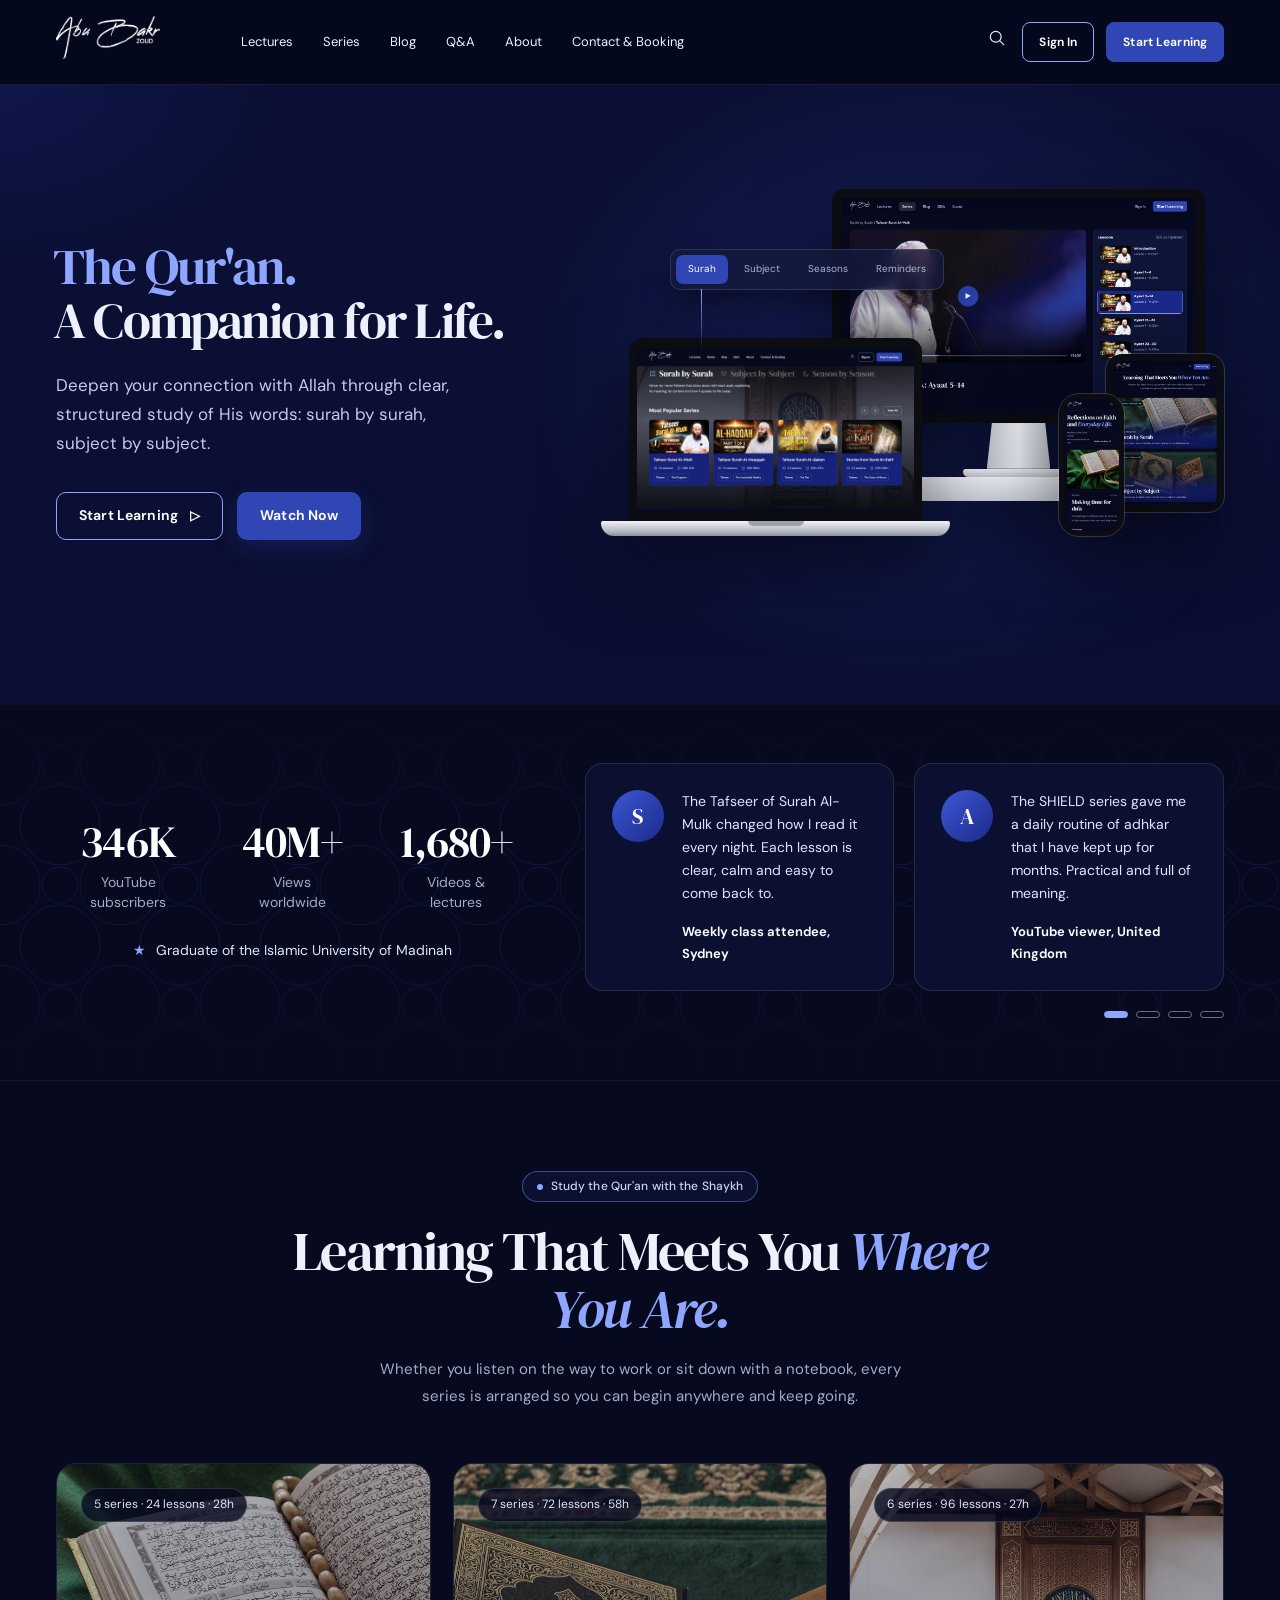
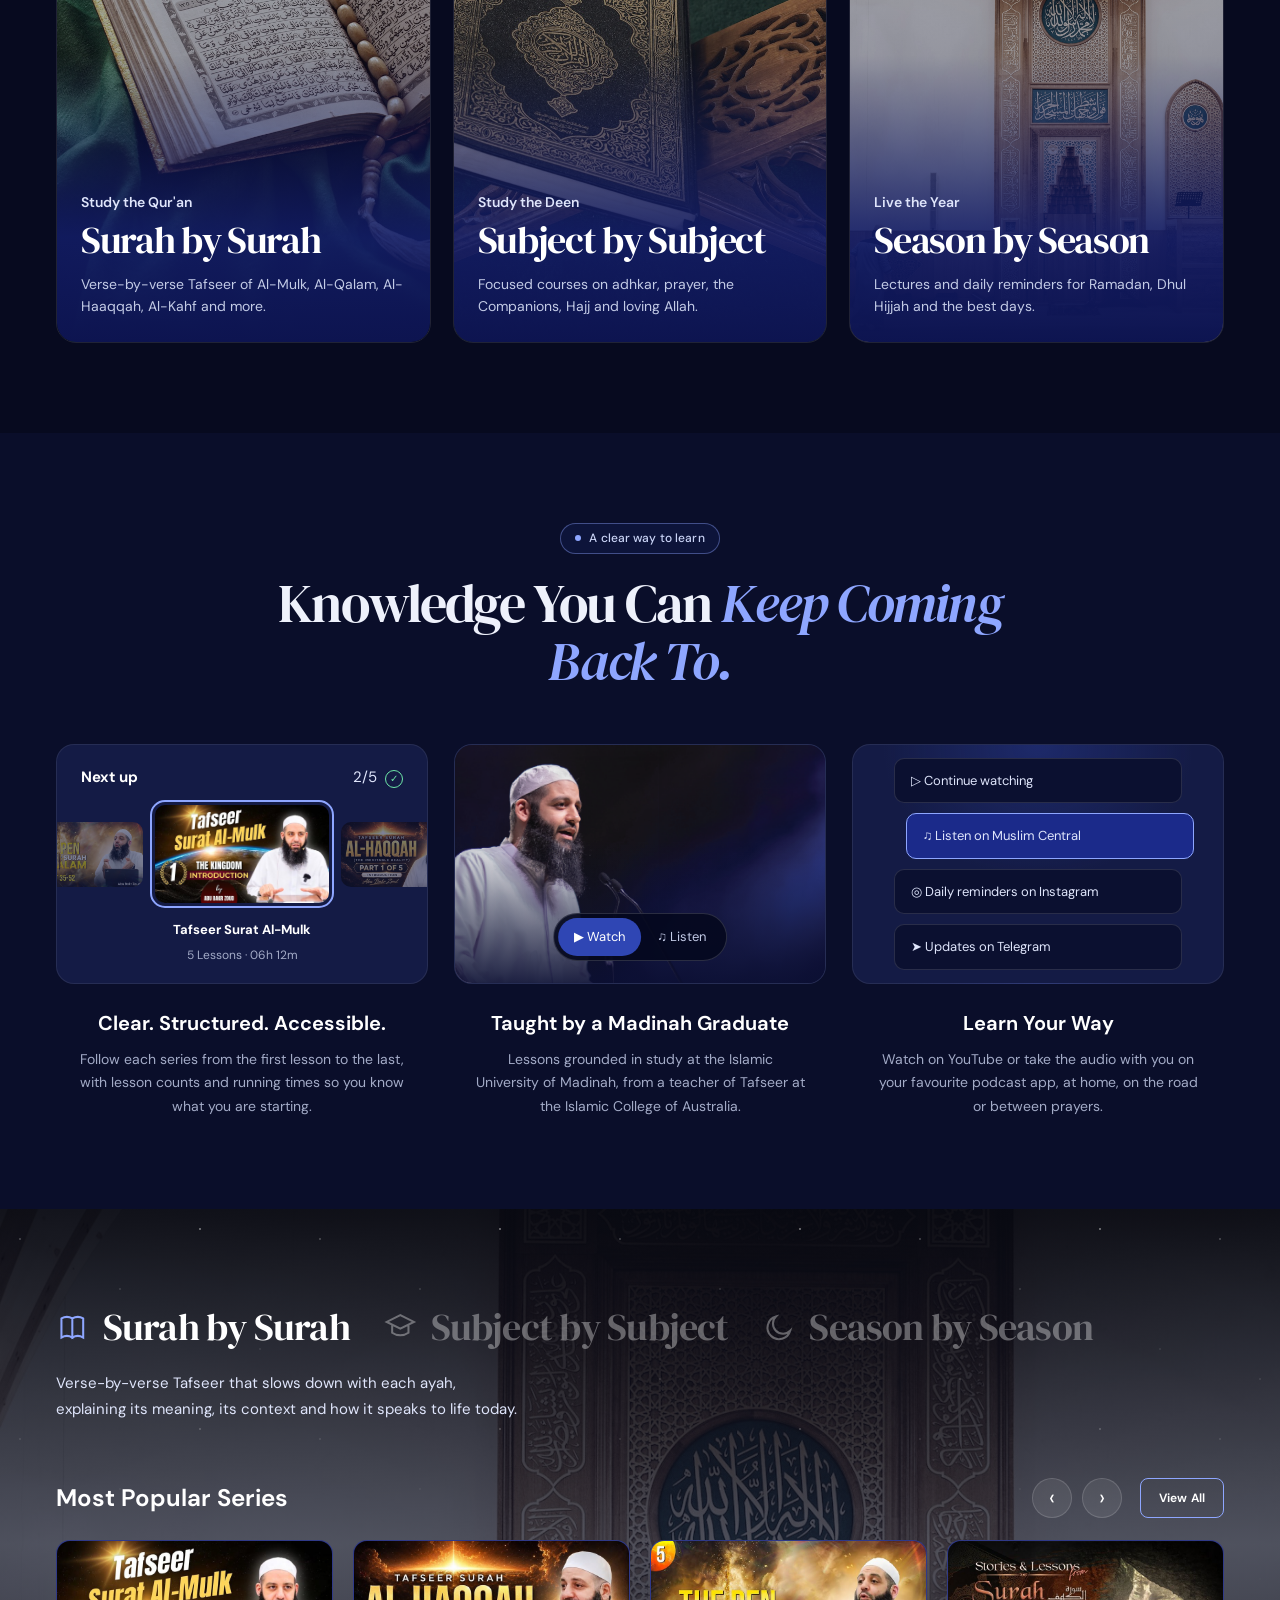
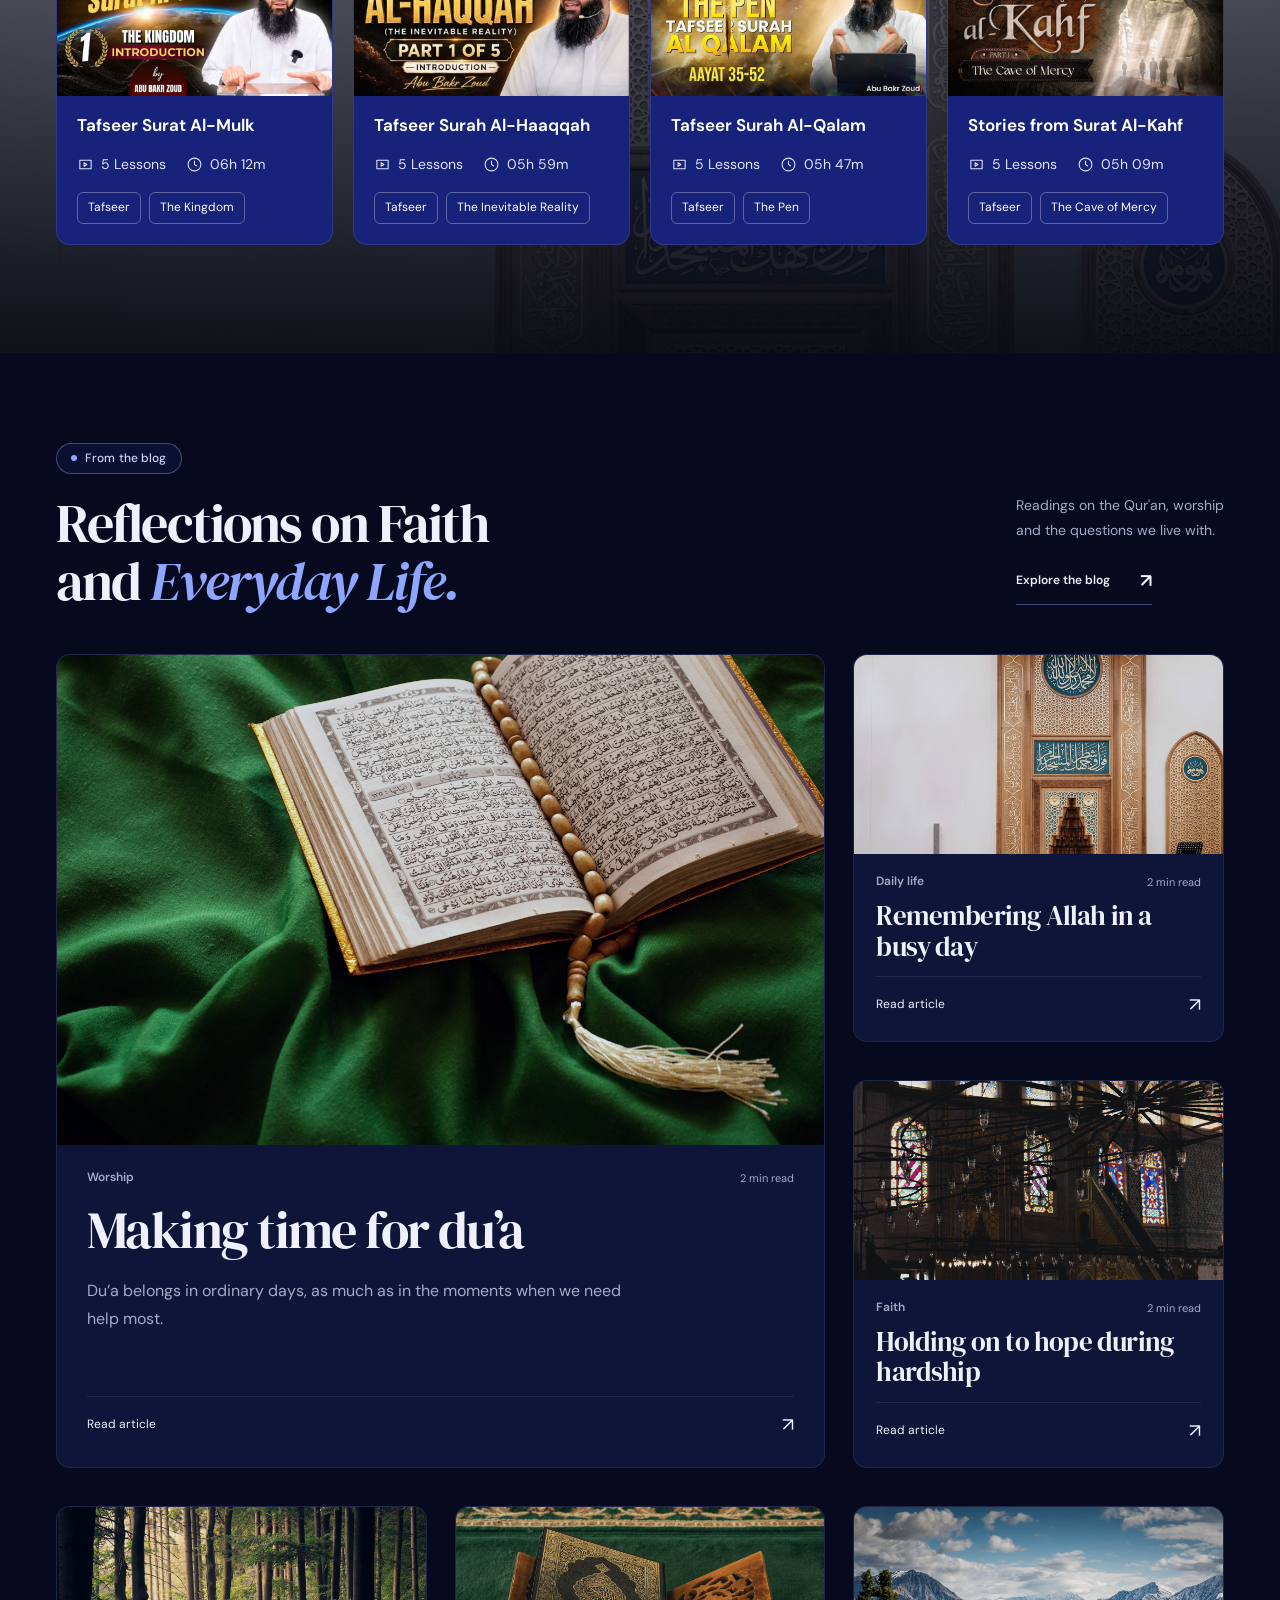
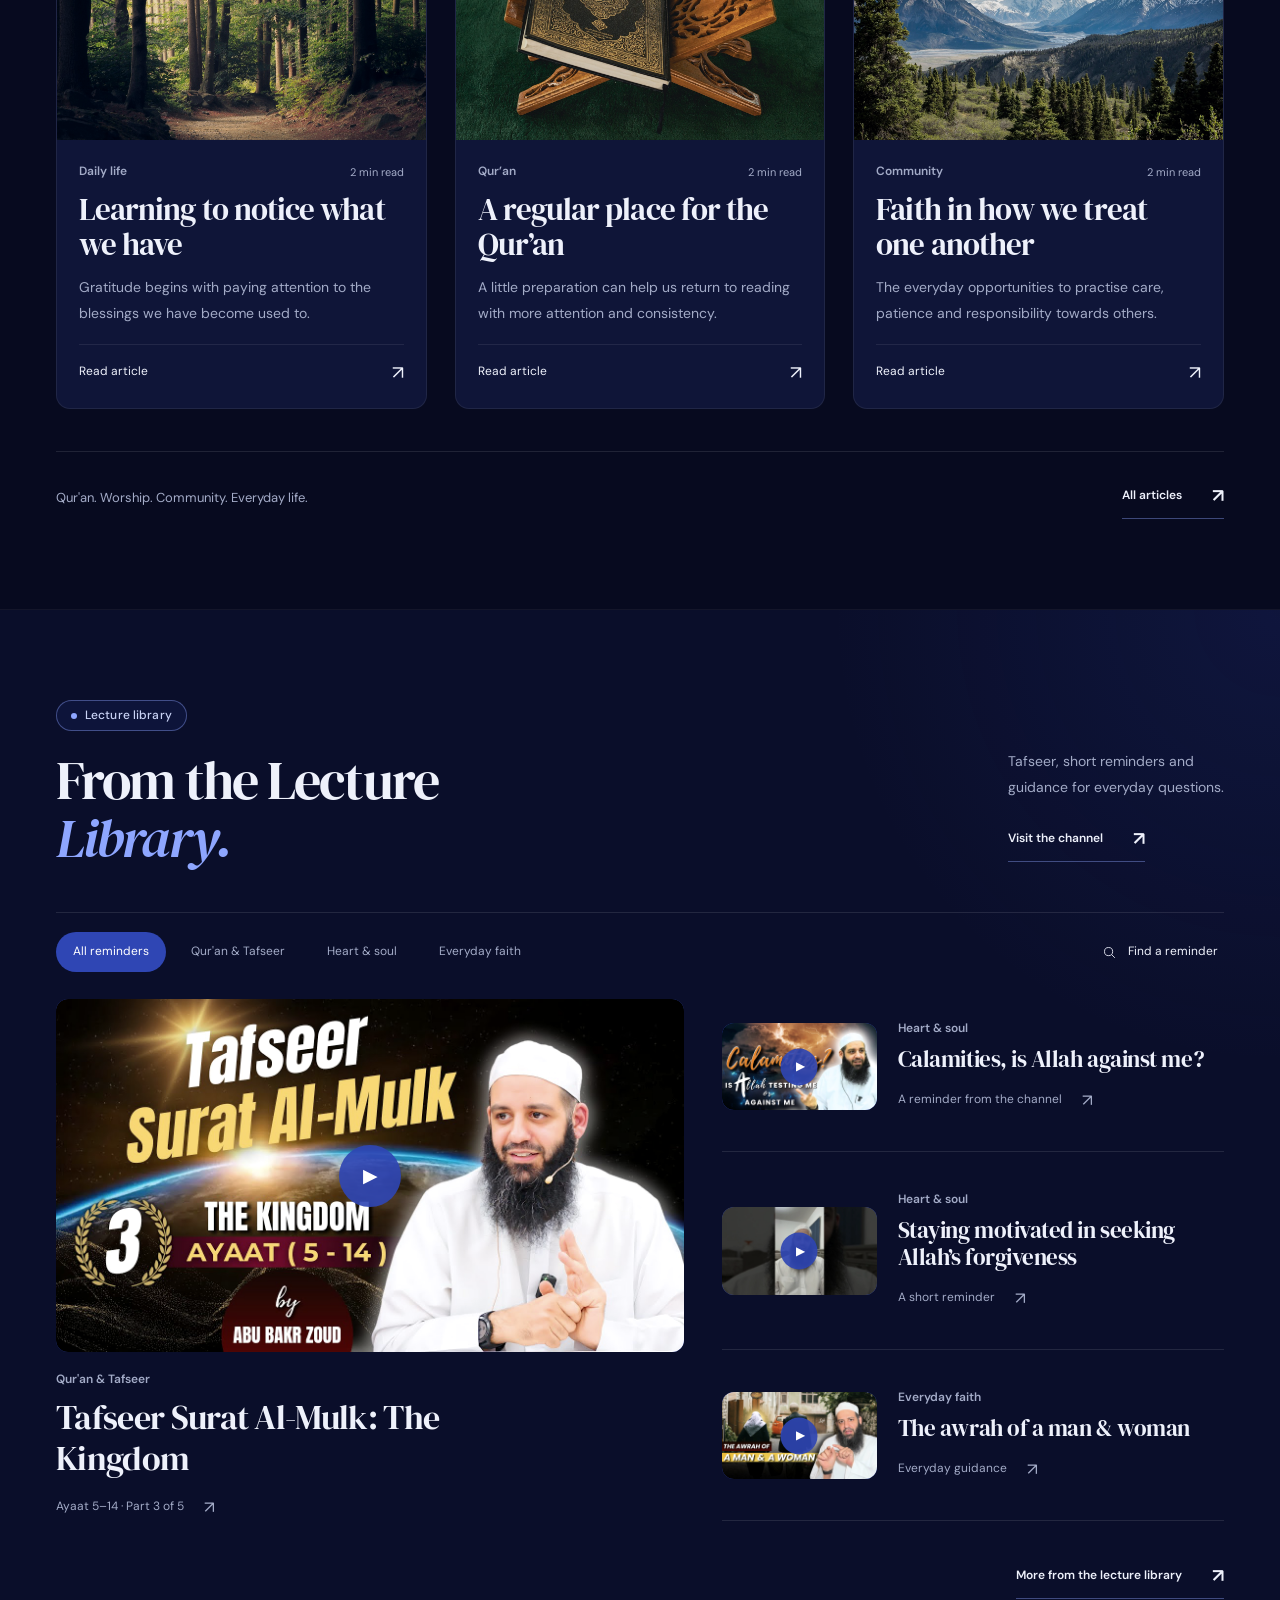
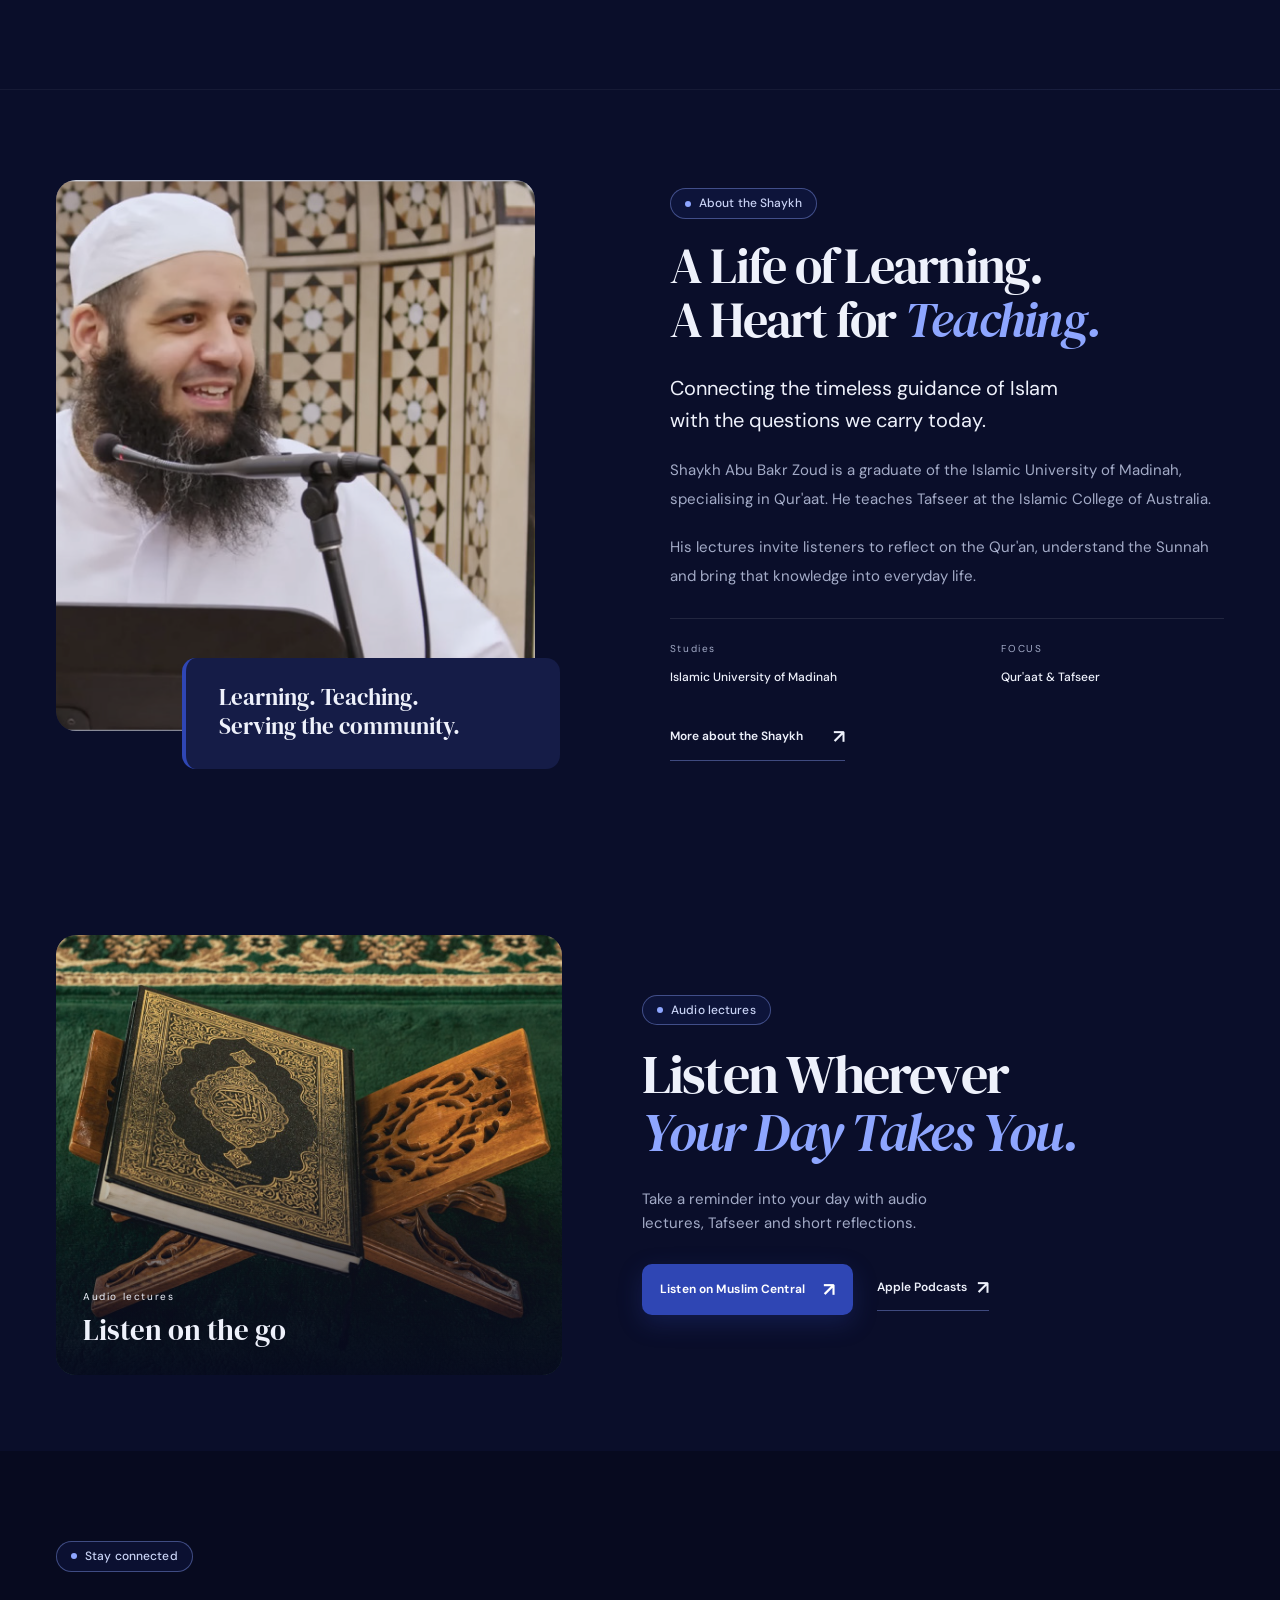
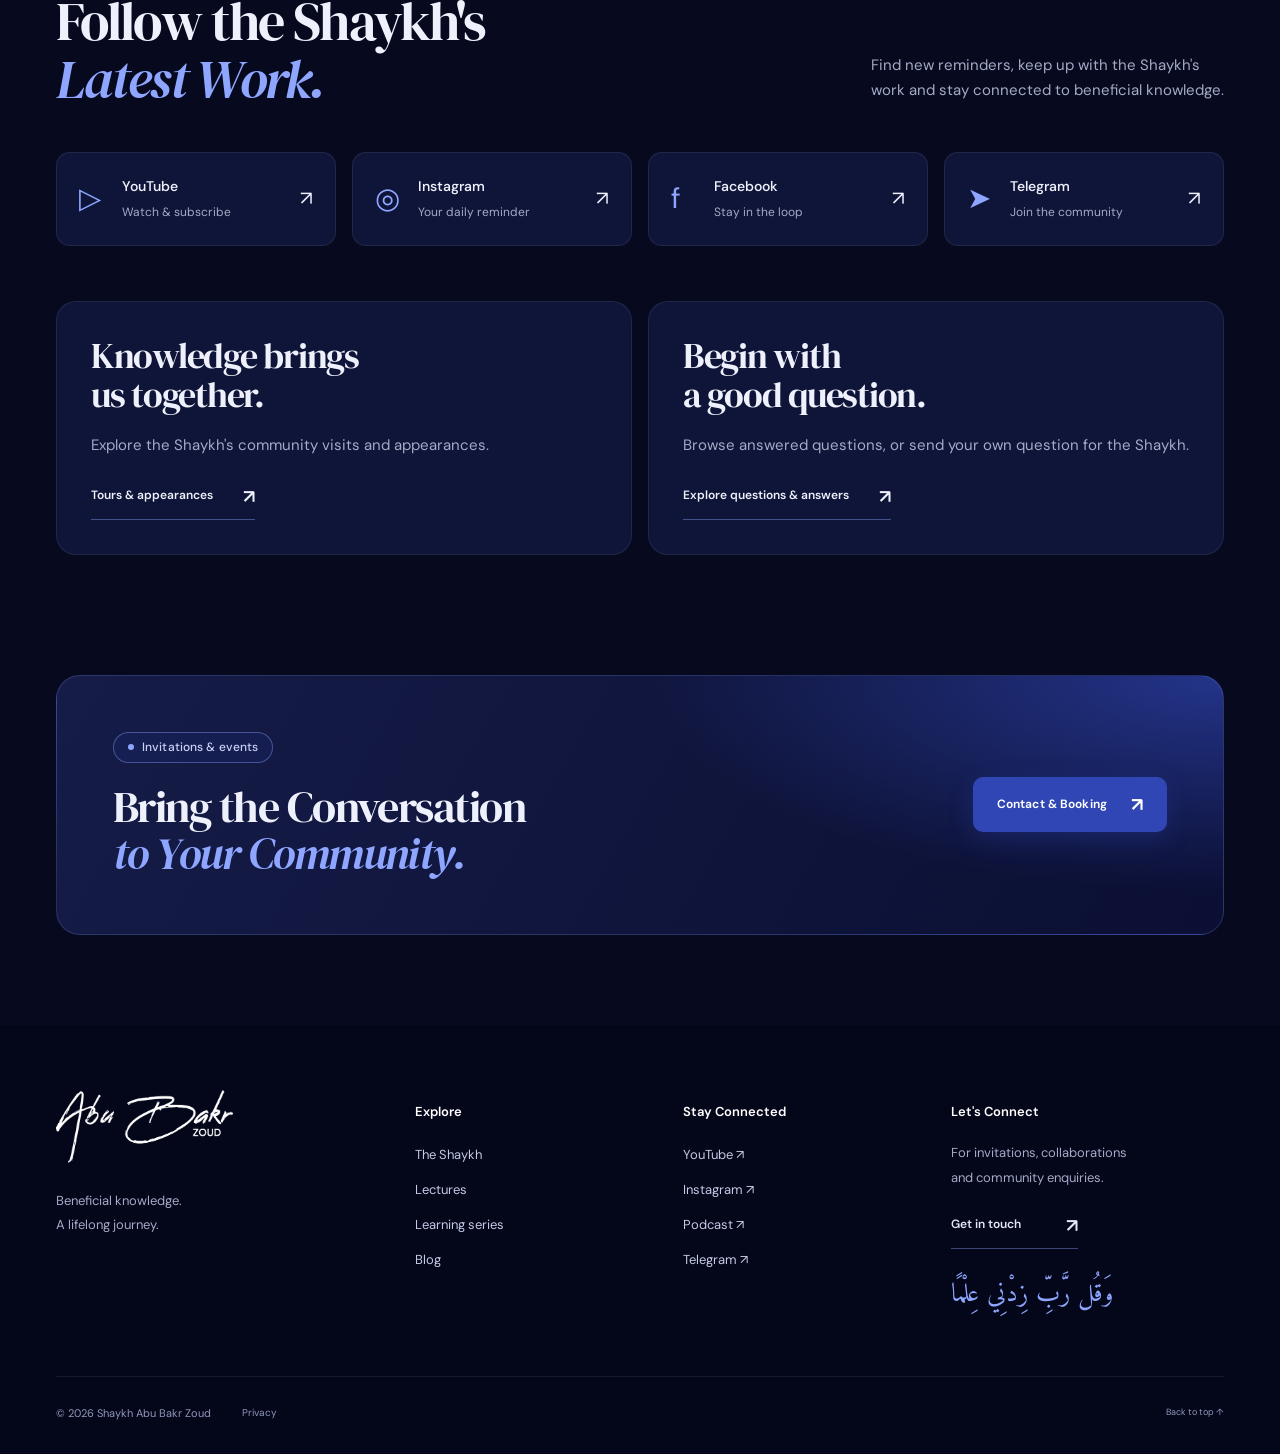
==== commit d8a3073a: "Rebuild home page in the Bayyinah TV layout - Hero with desktop, laptop, tablet and phone mockups of" ====
--- a/index.html
+++ b/index.html
@@ -7,41 +7,76 @@
 <meta name="theme-color" content="#070a1f"><link rel="icon" href="assets/favicon.svg" type="image/svg+xml">
 <link rel="preconnect" href="https://fonts.googleapis.com"><link rel="preconnect" href="https://fonts.gstatic.com" crossorigin>
 <link href="https://fonts.googleapis.com/css2?family=DM+Sans:wght@400;450;500;550;600;650;700&family=DM+Serif+Display:ital@0;1&family=Amiri:wght@400;700&display=swap" rel="stylesheet">
-<link rel="stylesheet" href="style.css"><link rel="stylesheet" href="editorial.css"><link rel="stylesheet" href="theme.css"><script src="journal-data.js" defer></script><script src="app.js" defer></script>
+<link rel="stylesheet" href="style.css"><link rel="stylesheet" href="editorial.css"><link rel="stylesheet" href="theme.css"><link rel="stylesheet" href="home.css"><script src="journal-data.js" defer></script><script src="app.js" defer></script><script src="series-data.js" defer></script><script src="home.js" defer></script>
 </head>
 <body>
 <a class="skip" href="#main">Skip to content</a>
 <header class="header" id="top"><div class="container nav-wrap">
-<a class="brand" href="#top" aria-label="Shaykh Abu Bakr Zoud home"><img src="assets/banner.png" alt="Abu Bakr Zoud" width="164" height="70"><span>Shaykh Abu Bakr Zoud</span></a>
-<nav aria-label="Main navigation" id="navigation"><a href="about.html">About</a><a href="lectures.html">Lectures</a><a href="series.html">Series</a><a href="blog.html">Blog</a><a href="qa.html">Q&A</a><a class="mobile-booking" href="contact.html">Contact & booking ↗</a></nav>
-<div class="nav-actions"><button class="icon-button search-toggle" aria-label="Search lectures and articles"><svg viewBox="0 0 24 24" aria-hidden="true"><circle cx="10.5" cy="10.5" r="6.5"/><path d="m15.5 15.5 5 5"/></svg></button><a class="button small light" href="contact.html">Contact & booking <span aria-hidden="true">↗</span></a><button class="menu-toggle" aria-label="Open navigation" aria-expanded="false" aria-controls="navigation"><span></span><span></span></button></div>
+<a class="brand" href="#top" aria-label="Shaykh Abu Bakr Zoud home"><img src="assets/banner.png" alt="Abu Bakr Zoud" width="164" height="70"></a>
+<nav aria-label="Main navigation" id="navigation"><a href="lectures.html">Lectures</a><a href="series.html">Series</a><a href="blog.html">Blog</a><a href="qa.html">Q&A</a><a href="about.html">About</a><a href="contact.html">Contact & Booking</a><a class="mobile-booking signin-toggle" href="#signin">Sign In</a></nav>
+<div class="nav-actions"><button class="icon-button search-toggle" aria-label="Search lectures and articles"><svg viewBox="0 0 24 24" aria-hidden="true"><circle cx="10.5" cy="10.5" r="6.5"/><path d="m15.5 15.5 5 5"/></svg></button><button class="button small outline signin-toggle" type="button">Sign In</button><a class="button small light" href="series.html">Start Learning</a><button class="menu-toggle" aria-label="Open navigation" aria-expanded="false" aria-controls="navigation"><span></span><span></span></button></div>
 </div></header>
 <main id="main">
-<section class="hero"><div class="hero-lines" aria-hidden="true"></div><div class="container hero-grid">
-<div class="hero-copy"><span class="pill">Qur'an, Tafseer &amp; reminders</span><h1>The Qur'an.<br>A Companion<br><em>for Life.</em></h1><p>Study the Qur'an, explore the Sunnah, and reflect on their place in everyday life with Shaykh Abu Bakr Zoud.</p><div class="hero-buttons"><a class="button cream" href="lectures.html"><span class="play-mini" aria-hidden="true">▶</span> Explore the lectures <span aria-hidden="true">↗</span></a><a class="quiet-link" href="about.html">Meet the Shaykh <span aria-hidden="true">↗</span></a></div></div>
-<div class="hero-art"><div class="portrait-frame"><img src="assets/hero-official.webp" alt="Shaykh Abu Bakr Zoud teaching at a microphone" width="2000" height="1126" fetchpriority="high"><div class="portrait-shade"></div><div class="portrait-caption"><span>Qur’an &amp; Tafseer</span><strong>Shaykh Abu Bakr Zoud</strong></div></div></div>
-</div><div class="hero-bottom container"><span lang="ar" dir="rtl">بِسْمِ اللَّهِ الرَّحْمَٰنِ الرَّحِيمِ</span><a href="lectures.html">Begin your journey <span aria-hidden="true">↓</span></a><span>Sydney, Australia</span></div></section>
-<div class="pathways"><div class="container pathway-grid"><a href="lectures.html"><span class="path-icon" aria-hidden="true">▷</span><span><b>A reminder for today</b><small>Watch a lecture</small></span><span class="path-arrow" aria-hidden="true">↗</span></a><a href="series.html"><span class="path-icon book-icon" aria-hidden="true">▤</span><span><b>Go a little deeper</b><small>Explore the series</small></span><span class="path-arrow" aria-hidden="true">↗</span></a><a href="#listen"><span class="path-icon" aria-hidden="true">▤</span><span><b>Take knowledge with you</b><small>Listen to a lecture</small></span><span class="path-arrow" aria-hidden="true">↗</span></a></div></div>
+<section class="hero hero-stage"><div class="container hero-grid">
+<div class="hero-copy"><h1><span class="hero-accent">The Qur'an.</span><br>A Companion for Life.</h1><p>Deepen your connection with Allah through clear, structured study of His words: surah by surah, subject by subject.</p><div class="hero-buttons"><a class="button outline" href="series.html">Start Learning <span aria-hidden="true">▷</span></a><a class="button green" href="lectures.html">Watch Now</a></div></div>
+<div class="devices" role="img" aria-label="Lectures and series shown on a desktop, laptop, tablet and phone">
+<div class="device monitor"><div class="screen"><img src="assets/devices/monitor.jpg" alt="" width="1280" height="800" fetchpriority="high"></div><span class="monitor-neck"></span><span class="monitor-foot"></span></div>
+<div class="device-tabs" aria-hidden="true"><span class="active">Surah</span><span>Subject</span><span>Seasons</span><span>Reminders</span></div>
+<div class="device laptop"><div class="screen"><img src="assets/devices/laptop.jpg" alt="" width="1280" height="800"></div><span class="laptop-base"></span></div>
+<div class="device tablet"><div class="screen"><img src="assets/devices/tablet.jpg" alt="" width="768" height="1024"></div></div>
+<div class="device phone"><div class="screen"><img src="assets/devices/phone.jpg" alt="" width="390" height="844"></div></div>
+</div>
+</div></section>
+<section class="trust" aria-label="The channel in numbers"><div class="container trust-grid">
+<div class="trust-stats"><div class="stat-row"><div><b>346K</b><span>YouTube<br>subscribers</span></div><div><b>40M+</b><span>Views<br>worldwide</span></div><div><b>1,680+</b><span>Videos &amp;<br>lectures</span></div></div><p class="credential"><span aria-hidden="true">★</span> Graduate of the Islamic University of Madinah</p></div>
+<!-- Placeholder testimonials: replace with real, permission-cleared quotes before launch. -->
+<div class="testimonials" data-placeholder="true"><div class="testimonial-track">
+<figure class="testimonial"><span class="avatar" aria-hidden="true">S</span><div><blockquote>The Tafseer of Surah Al-Mulk changed how I read it every night. Each lesson is clear, calm and easy to come back to.</blockquote><figcaption>Weekly class attendee, Sydney</figcaption></div></figure>
+<figure class="testimonial"><span class="avatar" aria-hidden="true">A</span><div><blockquote>The SHIELD series gave me a daily routine of adhkar that I have kept up for months. Practical and full of meaning.</blockquote><figcaption>YouTube viewer, United Kingdom</figcaption></div></figure>
+<figure class="testimonial"><span class="avatar" aria-hidden="true">M</span><div><blockquote>I listen on the drive to work. The reminders are short enough for a busy day, but they stay with me long after.</blockquote><figcaption>Podcast listener, Melbourne</figcaption></div></figure>
+<figure class="testimonial"><span class="avatar" aria-hidden="true">H</span><div><blockquote>Our community invited the Shaykh for a weekend program. People are still talking about it and asking when he will be back.</blockquote><figcaption>Masjid committee member, Brisbane</figcaption></div></figure>
+</div><div class="testimonial-dots" role="group" aria-label="Choose testimonial"></div></div>
+</div></section>
+<section class="section paths" id="learn"><div class="container"><div class="center-heading"><span class="pill">Study the Qur'an with the Shaykh</span><h2>Learning That Meets You <em>Where You Are.</em></h2><p>Whether you listen on the way to work or sit down with a notebook, every series is arranged so you can begin anywhere and keep going.</p></div>
+<div class="path-grid">
+<a class="path-card" href="#popular" data-path="tafseer" style="--photo:url('assets/blog-quran.jpg')"><span class="path-stats" data-stats="tafseer"></span><div class="path-copy"><small>Study the Qur'an</small><h3>Surah by Surah</h3><p>Verse-by-verse Tafseer of Al-Mulk, Al-Qalam, Al-Haaqqah, Al-Kahf and more.</p></div></a>
+<a class="path-card" href="#popular" data-path="subjects" style="--photo:url('assets/blog-quran-stand.jpg')"><span class="path-stats" data-stats="subjects"></span><div class="path-copy"><small>Study the Deen</small><h3>Subject by Subject</h3><p>Focused courses on adhkar, prayer, the Companions, Hajj and loving Allah.</p></div></a>
+<a class="path-card" href="#popular" data-path="seasons" style="--photo:url('assets/blog-mosque.jpg')"><span class="path-stats" data-stats="seasons"></span><div class="path-copy"><small>Live the Year</small><h3>Season by Season</h3><p>Lectures and daily reminders for Ramadan, Dhul Hijjah and the best days.</p></div></a>
+</div></div></section>
+<section class="section features"><div class="container"><div class="center-heading"><span class="pill">A clear way to learn</span><h2>Knowledge You Can <em>Keep Coming Back To.</em></h2></div>
+<div class="feature-grid">
+<article class="feature"><div class="feature-visual next-up" aria-hidden="true"><div class="next-head"><b>Next up</b><span>2/5 <i>✓</i></span></div><div class="next-row"><img src="assets/series/qalam.jpg" alt=""><img class="current" src="assets/series/mulk.jpg" alt=""><img src="assets/series/haaqqah.jpg" alt=""></div><div class="next-caption"><b>Tafseer Surat Al-Mulk</b><span>5 Lessons · 06h 12m</span></div></div><h3>Clear. Structured. Accessible.</h3><p>Follow each series from the first lesson to the last, with lesson counts and running times so you know what you are starting.</p></article>
+<article class="feature"><div class="feature-visual teacher" aria-hidden="true"><img src="assets/hero-official.webp" alt=""><div class="watch-listen"><span class="on">▶ Watch</span><span>♫ Listen</span></div></div><h3>Taught by a Madinah Graduate</h3><p>Lessons grounded in study at the Islamic University of Madinah, from a teacher of Tafseer at the Islamic College of Australia.</p></article>
+<article class="feature"><div class="feature-visual platforms" aria-hidden="true"><div class="platform-list"><span>▷ Continue watching</span><span>♫ Listen on Muslim Central</span><span>◎ Daily reminders on Instagram</span><span>➤ Updates on Telegram</span></div></div><h3>Learn Your Way</h3><p>Watch on YouTube or take the audio with you on your favourite podcast app, at home, on the road or between prayers.</p></article>
+</div></div></section>
+<section class="showcase" id="popular"><div class="container">
+<div class="showcase-tabs" role="tablist" aria-label="Series collections">
+<button role="tab" id="tab-tafseer" aria-controls="showcase-panel" aria-selected="true" data-group="tafseer"><svg viewBox="0 0 24 24" aria-hidden="true"><path d="M4 5.5C6.5 4 9.5 4 12 5.5v14C9.5 18 6.5 18 4 19.5zM20 5.5C17.5 4 14.5 4 12 5.5v14c2.5-1.5 5.5-1.5 8 0z"/></svg>Surah by Surah</button>
+<button role="tab" id="tab-subjects" aria-controls="showcase-panel" aria-selected="false" data-group="subjects" tabindex="-1"><svg viewBox="0 0 24 24" aria-hidden="true"><path d="M12 3 2 8l10 5 10-5zM6 10.5V16c3.5 2.5 8.5 2.5 12 0v-5.5"/></svg>Subject by Subject</button>
+<button role="tab" id="tab-seasons" aria-controls="showcase-panel" aria-selected="false" data-group="seasons" tabindex="-1"><svg viewBox="0 0 24 24" aria-hidden="true"><path d="M20 14.5A8.5 8.5 0 1 1 9.5 4a7 7 0 0 0 10.5 10.5z"/></svg>Season by Season</button>
+</div>
+<div id="showcase-panel" role="tabpanel" aria-labelledby="tab-tafseer"><p class="showcase-desc"></p>
+<div class="showcase-head"><h3>Most Popular Series</h3><div class="showcase-controls"><button class="round-button" data-scroll="-1" aria-label="Previous series">‹</button><button class="round-button" data-scroll="1" aria-label="Next series">›</button><a class="button small outline" href="series.html">View All</a></div></div>
+<div class="showcase-row"></div></div>
+</div></section>
 <section class="section journal-home" id="reflections"><div class="container"><div class="section-heading journal-heading"><div><span class="pill">From the blog</span><h2>Reflections on Faith<br>and <em>Everyday Life.</em></h2></div><div class="heading-aside"><p>Readings on the Qur'an, worship<br>and the questions we live with.</p><a class="text-link" href="blog.html">Explore the blog <span aria-hidden="true">↗</span></a></div></div><div class="journal-magazine"><article class="story-card story-lead" data-category="Worship" data-title="Making time for du’a Du’a belongs in ordinary days, as much as in the moments when we need help most."><a class="story-image" href="making-time-for-dua.html" data-article="near" tabindex="-1" aria-hidden="true"><img src="assets/blog-quran.jpg" alt="" width="1200" height="800" loading="lazy"><span class="image-arrow" aria-hidden="true">↗</span></a><div class="story-copy"><div class="story-meta"><span>Worship</span><span>2 min read</span></div><h3><a href="making-time-for-dua.html" data-article="near">Making time for du’a</a></h3><p>Du’a belongs in ordinary days, as much as in the moments when we need help most.</p><a class="story-read" href="making-time-for-dua.html" data-article="near" aria-label="Read Making time for du’a" tabindex="-1">Read article <span aria-hidden="true">↗</span></a></div></article><article class="story-card" data-category="Daily life" data-title="Remembering Allah in a busy day How to make room for remembrance without waiting for life to slow down."><a class="story-image" href="remembering-allah-in-a-busy-day.html" data-article="rest" tabindex="-1" aria-hidden="true"><img src="assets/blog-mosque.jpg" alt="" width="1200" height="800" loading="lazy"><span class="image-arrow" aria-hidden="true">↗</span></a><div class="story-copy"><div class="story-meta"><span>Daily life</span><span>2 min read</span></div><h3><a href="remembering-allah-in-a-busy-day.html" data-article="rest">Remembering Allah in a busy day</a></h3><p>How to make room for remembrance without waiting for life to slow down.</p><a class="story-read" href="remembering-allah-in-a-busy-day.html" data-article="rest" aria-label="Read Remembering Allah in a busy day" tabindex="-1">Read article <span aria-hidden="true">↗</span></a></div></article><article class="story-card" data-category="Faith" data-title="Holding on to hope during hardship A reflection on the reassurance in Surah Ash-Sharh, and taking the next small step."><a class="story-image" href="hope-during-hardship.html" data-article="ease" tabindex="-1" aria-hidden="true"><img src="assets/blog-mosque-light.jpg" alt="" width="1200" height="800" loading="lazy"><span class="image-arrow" aria-hidden="true">↗</span></a><div class="story-copy"><div class="story-meta"><span>Faith</span><span>2 min read</span></div><h3><a href="hope-during-hardship.html" data-article="ease">Holding on to hope during hardship</a></h3><p>A reflection on the reassurance in Surah Ash-Sharh, and taking the next small step.</p><a class="story-read" href="hope-during-hardship.html" data-article="ease" aria-label="Read Holding on to hope during hardship" tabindex="-1">Read article <span aria-hidden="true">↗</span></a></div></article><article class="story-card" data-category="Daily life" data-title="Learning to notice what we have Gratitude begins with paying attention to the blessings we have become used to."><a class="story-image" href="noticing-what-we-have.html" data-article="gratitude" tabindex="-1" aria-hidden="true"><img src="assets/blog-forest.jpg" alt="" width="1200" height="800" loading="lazy"><span class="image-arrow" aria-hidden="true">↗</span></a><div class="story-copy"><div class="story-meta"><span>Daily life</span><span>2 min read</span></div><h3><a href="noticing-what-we-have.html" data-article="gratitude">Learning to notice what we have</a></h3><p>Gratitude begins with paying attention to the blessings we have become used to.</p><a class="story-read" href="noticing-what-we-have.html" data-article="gratitude" aria-label="Read Learning to notice what we have" tabindex="-1">Read article <span aria-hidden="true">↗</span></a></div></article><article class="story-card" data-category="Qur’an" data-title="A regular place for the Qur’an A little preparation can help us return to reading with more attention and consistency."><a class="story-image" href="a-regular-place-for-the-quran.html" data-article="companion" tabindex="-1" aria-hidden="true"><img src="assets/blog-quran-stand.jpg" alt="" width="1200" height="800" loading="lazy"><span class="image-arrow" aria-hidden="true">↗</span></a><div class="story-copy"><div class="story-meta"><span>Qur’an</span><span>2 min read</span></div><h3><a href="a-regular-place-for-the-quran.html" data-article="companion">A regular place for the Qur’an</a></h3><p>A little preparation can help us return to reading with more attention and consistency.</p><a class="story-read" href="a-regular-place-for-the-quran.html" data-article="companion" aria-label="Read A regular place for the Qur’an" tabindex="-1">Read article <span aria-hidden="true">↗</span></a></div></article><article class="story-card" data-category="Community" data-title="Faith in how we treat one another The everyday opportunities to practise care, patience and responsibility towards others."><a class="story-image" href="faith-in-how-we-treat-people.html" data-article="community" tabindex="-1" aria-hidden="true"><img src="assets/blog-mountains.jpg" alt="" width="1200" height="800" loading="lazy"><span class="image-arrow" aria-hidden="true">↗</span></a><div class="story-copy"><div class="story-meta"><span>Community</span><span>2 min read</span></div><h3><a href="faith-in-how-we-treat-people.html" data-article="community">Faith in how we treat one another</a></h3><p>The everyday opportunities to practise care, patience and responsibility towards others.</p><a class="story-read" href="faith-in-how-we-treat-people.html" data-article="community" aria-label="Read Faith in how we treat one another" tabindex="-1">Read article <span aria-hidden="true">↗</span></a></div></article></div><div class="journal-bottom"><span>Qur'an. Worship. Community. Everyday life.</span><a class="text-link" href="blog.html">All articles <span aria-hidden="true">↗</span></a></div></div></section>
 <section class="section lectures" id="lectures"><div class="container"><div class="section-heading"><div><span class="pill">Lecture library</span><h2>From the Lecture<br><em>Library.</em></h2></div><div class="heading-aside"><p>Tafseer, short reminders and<br>guidance for everyday questions.</p><a class="text-link" href="https://www.youtube.com/@abubakrzoud/videos" target="_blank" rel="noopener">Visit the channel <span aria-hidden="true">↗</span></a></div></div>
 <div class="library-toolbar"><div class="filters" role="group" aria-label="Filter lectures"><button class="filter active" data-filter="all" aria-pressed="true">All reminders</button><button class="filter" data-filter="quran" aria-pressed="false">Qur'an & Tafseer</button><button class="filter" data-filter="heart" aria-pressed="false">Heart & soul</button><button class="filter" data-filter="daily" aria-pressed="false">Everyday faith</button></div><button class="library-search search-toggle" aria-label="Search lectures"><svg viewBox="0 0 24 24" aria-hidden="true"><circle cx="10.5" cy="10.5" r="6.5"/><path d="m15.5 15.5 5 5"/></svg><span>Find a reminder</span></button></div>
 <p id="lecture-status" class="sr-only" role="status"></p><div class="video-grid" id="video-grid"></div><p class="no-results" hidden>No reminders in this selection. Try another topic.</p><a class="text-link library-more" href="https://www.youtube.com/@abubakrzoud/videos" target="_blank" rel="noopener">More from the lecture library <span aria-hidden="true">↗</span></a>
 </div></section>
-<section class="section series" id="series"><div class="container"><div class="section-heading"><div><span class="pill">Learning series</span><h2>Study a Subject.<br><em>Follow a Series.</em></h2></div><div class="heading-aside"><p>Follow a subject from the beginning.<br>Let each lesson build on the last.</p><a class="text-link" href="https://www.youtube.com/@abubakrzoud/playlists" target="_blank" rel="noopener">Browse lecture series <span aria-hidden="true">↗</span></a></div></div>
-<div class="series-grid"><a class="series-card series-quran" style="--series-photo:url('assets/blog-quran.jpg')" href="https://shabubakrzoud.com/playlists/#kahf" target="_blank" rel="noopener"><div class="series-top"><span>Qur'an &amp; Tafseer</span><span class="circle-arrow" aria-hidden="true">↗</span></div><div class="arabic-cover" lang="ar" dir="rtl">الكهف</div><div class="series-bottom"><span>Verse by verse</span><h3>Surah Al-Kahf</h3><p>Slow down. Listen closely.<br>Reconnect with the words of Allah.</p><span class="series-link">Explore the series <span aria-hidden="true">↗</span></span></div></a><a class="series-card series-brotherhood" style="--series-photo:url('assets/blog-mountains.jpg')" href="https://shabubakrzoud.com/playlists/#brotherhood" target="_blank" rel="noopener"><div class="series-top"><span>Faith & community</span><span class="circle-arrow" aria-hidden="true">↗</span></div><div class="arabic-cover" lang="ar" dir="rtl">أُخُوَّة</div><div class="series-bottom"><span>Better together</span><h3>Brotherhood</h3><p>Faith lived through compassion,<br>connection and care for one another.</p><span class="series-link">Explore the series <span aria-hidden="true">↗</span></span></div></a><a class="series-card series-ramadan" style="--series-photo:url('assets/blog-mosque.jpg')" href="https://shabubakrzoud.com/playlists/#ramadan" target="_blank" rel="noopener"><div class="series-top"><span>Worship & renewal</span><span class="circle-arrow" aria-hidden="true">↗</span></div><div class="arabic-cover" lang="ar" dir="rtl">رمضان</div><div class="series-bottom"><span>Prepare your heart</span><h3>Strategies for Ramadan</h3><p>Make space for worship.<br>Build habits that stay with you.</p><span class="series-link">Explore the series <span aria-hidden="true">↗</span></span></div></a></div>
-</div></section>
 <section class="section about" id="about"><div class="container about-grid"><div class="about-visual"><div class="about-photo"><img src="assets/shaykh.png" alt="Shaykh Abu Bakr Zoud sharing a lesson" width="572" height="573" loading="lazy"></div><div class="about-note"><span>Learning. Teaching.<br>Serving the community.</span></div></div><div class="about-copy"><span class="pill">About the Shaykh</span><h2>A Life of Learning.<br>A Heart for <em>Teaching.</em></h2><p class="about-intro">Connecting the timeless guidance of Islam with the questions we carry today.</p><p>Shaykh Abu Bakr Zoud is a graduate of the Islamic University of Madinah, specialising in Qur'aat. He teaches Tafseer at the Islamic College of Australia.</p><p>His lectures invite listeners to reflect on the Qur'an, understand the Sunnah and bring that knowledge into everyday life.</p><div class="about-details"><div><span>Studies</span><b>Islamic University of Madinah</b></div><div><span>FOCUS</span><b>Qur'aat & Tafseer</b></div></div><a class="text-link" href="https://shabubakrzoud.com/" target="_blank" rel="noopener">More about the Shaykh <span aria-hidden="true">↗</span></a></div></div></section>
 
 
-<section class="listen" id="listen"><div class="container listen-grid"><div class="audio-visual"><img src="assets/blog-quran-stand.jpg" alt="A Qur’an resting on a wooden stand" width="1400" height="933" loading="lazy"><div class="audio-caption"><span>Audio lectures</span><strong>Shaykh Abu Bakr Zoud</strong></div></div><div class="listen-copy"><span class="pill">Audio lectures</span><h2>Listen Wherever<br><em>Your Day Takes You.</em></h2><p>Take a reminder into your day with audio lectures from Shaykh Abu Bakr Zoud.</p><div class="listen-buttons"><a class="button green" href="https://muslimcentral.com/audio/abu-bakr-zoud/" target="_blank" rel="noopener">Listen on Muslim Central <span aria-hidden="true">↗</span></a><a class="text-link" href="https://podcasts.apple.com/au/podcast/abu-bakr-zoud/id1390560233" target="_blank" rel="noopener">Apple Podcasts <span aria-hidden="true">↗</span></a></div></div></div></section>
+<section class="listen" id="listen"><div class="container listen-grid"><div class="audio-visual"><img src="assets/blog-quran-stand.jpg" alt="A Qur’an resting on a wooden stand" width="1400" height="933" loading="lazy"><div class="audio-caption"><span>Audio lectures</span><strong>Listen on the go</strong></div></div><div class="listen-copy"><span class="pill">Audio lectures</span><h2>Listen Wherever<br><em>Your Day Takes You.</em></h2><p>Take a reminder into your day with audio lectures, Tafseer and short reflections.</p><div class="listen-buttons"><a class="button green" href="https://muslimcentral.com/audio/abu-bakr-zoud/" target="_blank" rel="noopener">Listen on Muslim Central <span aria-hidden="true">↗</span></a><a class="text-link" href="https://podcasts.apple.com/au/podcast/abu-bakr-zoud/id1390560233" target="_blank" rel="noopener">Apple Podcasts <span aria-hidden="true">↗</span></a></div></div></div></section>
 <section class="section connect" id="connect"><div class="container"><div class="connect-top"><div><span class="pill">Stay connected</span><h2>Follow the Shaykh's<br><em>Latest Work.</em></h2></div><p>Find new reminders, keep up with the Shaykh's<br class="desktop-br"> work and stay connected to beneficial knowledge.</p></div><div class="social-grid"><a href="https://www.youtube.com/@abubakrzoud" target="_blank" rel="noopener"><span class="social-icon" aria-hidden="true">▷</span><span><b>YouTube</b><small>Watch & subscribe</small></span><span aria-hidden="true">↗</span></a><a href="https://www.instagram.com/abubakrzoud/" target="_blank" rel="noopener"><span class="social-icon" aria-hidden="true">◎</span><span><b>Instagram</b><small>Your daily reminder</small></span><span aria-hidden="true">↗</span></a><a href="https://www.facebook.com/abubakr.zoud" target="_blank" rel="noopener"><span class="social-icon" aria-hidden="true">f</span><span><b>Facebook</b><small>Stay in the loop</small></span><span aria-hidden="true">↗</span></a><a href="https://t.me/abubakrzoud" target="_blank" rel="noopener"><span class="social-icon" aria-hidden="true">➤</span><span><b>Telegram</b><small>Join the community</small></span><span aria-hidden="true">↗</span></a></div>
 <div class="community-grid"><div><h3>Knowledge brings<br>us together.</h3><p>Explore the Shaykh's community visits and appearances.</p><a class="text-link" href="https://shabubakrzoud.com/#tours" target="_blank" rel="noopener">Tours & appearances <span aria-hidden="true">↗</span></a></div><div><h3>Begin with<br>a good question.</h3><p>Browse answered questions, or send your own question for the Shaykh.</p><a class="text-link" id="qa-link" href="qa.html">Explore questions & answers <span aria-hidden="true">↗</span></a></div></div>
 </div></section>
-<section class="booking-banner"><div class="container"><div><span class="pill">Invitations &amp; events</span><h2>Bring the Conversation<br><em>to Your Community.</em></h2></div><a class="button cream" href="contact.html">Contact & booking <span aria-hidden="true">↗</span></a></div></section>
+<section class="booking-banner"><div class="container"><div><span class="pill">Invitations &amp; events</span><h2>Bring the Conversation<br><em>to Your Community.</em></h2></div><a class="button cream" href="contact.html">Contact & Booking <span aria-hidden="true">↗</span></a></div></section>
 </main>
 <footer><div class="container"><div class="footer-main"><div class="footer-identity"><a class="brand" href="#top" aria-label="Back to top"><img src="assets/banner.png" alt="Abu Bakr Zoud" width="200" height="85"></a><p>Beneficial knowledge.<br>A lifelong journey.</p></div><div class="footer-col"><h2>Explore</h2><a href="about.html">The Shaykh</a><a href="lectures.html">Lectures</a><a href="series.html">Learning series</a><a href="blog.html">Blog</a></div><div class="footer-col"><h2>Stay Connected</h2><a href="https://www.youtube.com/@abubakrzoud" target="_blank" rel="noopener">YouTube ↗</a><a href="https://www.instagram.com/abubakrzoud/" target="_blank" rel="noopener">Instagram ↗</a><a href="https://muslimcentral.com/audio/abu-bakr-zoud/" target="_blank" rel="noopener">Podcast ↗</a><a href="https://t.me/abubakrzoud" target="_blank" rel="noopener">Telegram ↗</a></div><div class="footer-contact"><h2>Let's Connect</h2><p>For invitations, collaborations<br>and community enquiries.</p><a class="text-link" href="contact.html">Get in touch <span aria-hidden="true">↗</span></a><span lang="ar" dir="rtl">وَقُل رَّبِّ زِدْنِي عِلْمًا</span></div></div><div class="footer-bottom"><span>© 2026 Shaykh Abu Bakr Zoud</span><button class="privacy-toggle">Privacy</button><a href="#top">Back to top ↑</a></div></div></footer>
 <dialog id="search-dialog" aria-labelledby="search-title"><div class="dialog-head"><button class="dialog-close" aria-label="Close search">×</button></div><h2 id="search-title">What Would You<br>Like to <em>Explore?</em></h2><label for="search-input">Search lectures and articles</label><input type="search" id="search-input" placeholder="Try Qur’an, patience or forgiveness" autocomplete="off"><div id="search-results" aria-live="polite"></div><a class="text-link" href="https://www.youtube.com/@abubakrzoud/videos" target="_blank" rel="noopener">Browse the full channel ↗</a></dialog>
 <dialog id="article-dialog" aria-labelledby="article-title"><div class="dialog-head"><button class="dialog-close" aria-label="Close reflection">×</button></div><span class="preview-label">Editorial preview · Pending review</span><h2 id="article-title"></h2><div id="article-body"></div></dialog>
 <dialog id="contact-dialog" aria-labelledby="contact-title"><div class="dialog-head"><button class="dialog-close" aria-label="Close contact form">×</button></div><h2 id="contact-title">Invite the Shaykh<br>to Your <em>Community.</em></h2><p class="form-note">Preview enquiry form. Details entered here are not sent.</p><form id="contact-form"><div class="form-row"><div><label for="name">Your name</label><input id="name" name="name" autocomplete="name" required></div><div><label for="email">Email address</label><input id="email" name="email" type="email" autocomplete="email" required></div></div><label for="organisation">Masjid or organisation</label><input id="organisation" name="organisation" autocomplete="organization"><div class="form-row"><div><label for="event-type">Enquiry type</label><select id="event-type" name="type"><option>Speaking invitation</option><option>Community event</option><option>Media enquiry</option><option>General enquiry</option></select></div><div><label for="city">City & country</label><input id="city" name="city"></div></div><label for="message">Tell us about your event</label><textarea id="message" name="message" rows="3" required placeholder="Proposed dates, audience and event details"></textarea><button class="button green" type="submit">Preview enquiry <span aria-hidden="true">↗</span></button><p id="contact-status" aria-live="polite"></p><pre id="enquiry-draft" hidden></pre><button id="copy-enquiry" class="text-link" type="button" hidden>Copy enquiry text</button></form></dialog>
 <dialog id="privacy-dialog" aria-labelledby="privacy-title"><div class="dialog-head"><button class="dialog-close" aria-label="Close privacy information">×</button></div><h2 id="privacy-title">A Note on <em>Privacy.</em></h2><p>This website is a design concept. The enquiry and question forms work on your device only and do not send or store your details on a server. Questions you submit on the Q&amp;A page are kept in this browser until you remove them.</p><p>External video, podcast and social links take you to other platforms, where their own privacy policies apply. This concept does not use analytics or advertising cookies. Fonts are served by Google Fonts.</p></dialog>
+<dialog id="signin-dialog" aria-labelledby="signin-title"><div class="dialog-head"><button class="dialog-close" aria-label="Close sign in">×</button></div><span class="pill">Member accounts</span><h2 id="signin-title">Accounts Are <em>Coming Soon.</em></h2><p>Soon you will be able to create a free account to save your progress, pick up each series where you left off and access member courses.</p><p>Until then, every series is free to watch on YouTube.</p><div class="dialog-actions"><a class="button green" href="series.html">Browse the series <span aria-hidden="true">↗</span></a><a class="text-link" href="https://www.youtube.com/@abubakrzoud?sub_confirmation=1" target="_blank" rel="noopener">Subscribe on YouTube <span aria-hidden="true">↗</span></a></div></dialog>
 </body></html>
--- a/theme.css
+++ b/theme.css
@@ -3,22 +3,32 @@
 body{background:var(--cream)}
 ::selection{background:#2f46b4;color:#fff}
 
-/* Header */
+/* Header: brand and links on the left, account actions on the right */
 .header{backdrop-filter:blur(14px);-webkit-backdrop-filter:blur(14px)}
-.header nav{gap:6px}
-.header nav a{padding:8px 14px;border-radius:8px;font-size:13px;transition:background .2s,color .2s}
+@media(min-width:851px){.nav-wrap{height:84px;gap:18px}}
+.brand{width:auto}
+.brand img{width:132px;height:52px}
+.header nav{gap:4px;margin-left:22px;margin-right:auto}
+.header nav a{padding:8px 13px;border-radius:8px;font-size:13px;transition:background .2s,color .2s}
 .header nav a:after{display:none}
 .header nav a:hover{background:#ffffff12}
-.header nav a[aria-current="page"]{background:#ffffff1a}
+.header nav a[aria-current="page"]{background:#ffffff1f}
+.nav-actions{gap:12px}
+.header .button.small{min-height:40px;padding:9px 16px;font-size:12px;border-radius:8px}
 .header .button.light{border-color:var(--accent);background:var(--accent);color:#fff}
 .header .button.light:hover{background:var(--accent-hover)}
 @media(min-width:1101px){.mobile-booking{display:none!important}}
+@media(max-width:1100px){.header nav{margin:0;top:100%}.nav-actions .signin-toggle{display:none}}
 
 /* Buttons and links */
 .button{border-radius:10px;letter-spacing:.01em}
 .button.cream,.button.green{box-shadow:0 8px 24px #2f46b440}
 .button.green:hover{background:var(--accent-hover)}
 .button.light{border-radius:10px}
+.button.outline{background:transparent;border:1px solid var(--accent-soft);color:#fff}
+.button.outline:hover{background:#8ea6ff1f}
+.dialog-actions{display:flex;flex-wrap:wrap;align-items:center;gap:22px;margin-top:26px}
+#signin-dialog p{margin-top:14px}
 .quiet-link{border:1px solid #8ea6ff66;border-radius:10px;padding:14px 18px}
 .quiet-link:hover{background:#ffffff0d}
 .text-link{color:var(--ink)}
--- a/home.css
+++ b/home.css
@@ -0,0 +1,174 @@
+/* Home page sections in the layout of Bayyinah TV: device hero, trust bar, learning paths, features and series showcase. */
+.center-heading{max-width:760px;margin:0 auto 54px;text-align:center}
+.center-heading h2{margin-bottom:18px}
+.center-heading h2 em{color:var(--accent-soft)}
+.center-heading p{max-width:560px;margin:0 auto;font-size:15px;line-height:1.75}
+
+/* Hero with device mockups */
+.hero-stage{background:radial-gradient(45% 75% at 72% 45%,#2f46b455,transparent 70%),radial-gradient(35% 45% at 0% 0%,#1b2a8a44,transparent 70%),var(--navy)}
+.hero-stage .hero-grid{grid-template-columns:minmax(0,.9fr) minmax(0,1.1fr);gap:36px;padding-top:70px;padding-bottom:80px;min-height:620px}
+.hero-stage h1{font-size:clamp(42px,4vw,58px);line-height:1.04;letter-spacing:-.035em}
+.hero-accent{color:var(--accent-soft)}
+.hero-stage .hero-copy>p{max-width:430px;font-size:17px;line-height:1.7;margin-top:24px}
+.hero-stage .hero-buttons{gap:14px;margin-top:34px}
+.hero-stage .hero-buttons .button{min-height:48px;padding:13px 22px;font-size:14px;gap:12px}
+.hero-stage .hero-buttons .button span{font-size:13px}
+
+.devices{position:relative;aspect-ratio:1.55;width:100%}
+.device{position:absolute;filter:drop-shadow(0 28px 40px #00000080)}
+.device .screen{overflow:hidden;background:#05070f}
+.device .screen img{width:100%;height:100%;object-fit:cover;object-position:top left;display:block}
+.monitor{right:3%;top:0;width:60%}
+.monitor .screen{aspect-ratio:16/10;border:9px solid #0c0d12;border-bottom-width:9px;border-radius:12px 12px 0 0}
+.monitor:after{content:'';display:block;height:24px;border-radius:0 0 12px 12px;background:linear-gradient(#e9ebf1,#c6cad3)}
+.monitor-neck{display:block;width:17%;height:46px;margin:0 auto;background:linear-gradient(90deg,#b8bcc6,#e4e6ec 50%,#b8bcc6);clip-path:polygon(8% 0,92% 0,100% 100%,0 100%)}
+.monitor-foot{display:block;width:30%;height:8px;margin:0 auto;border-radius:3px 3px 6px 6px;background:linear-gradient(#e6e8ee,#b9bdc7)}
+.laptop{left:0;top:37%;width:56%;z-index:2}
+.laptop .screen{aspect-ratio:16/10;border:8px solid #0c0d12;border-top-width:10px;border-radius:14px 14px 0 0;width:84%;margin:0 auto}
+.laptop-base{display:block;height:15px;border-radius:2px 2px 14px 14px;background:linear-gradient(#f1f2f6,#b3b7c2 70%,#8d929e);position:relative}
+.laptop-base:before{content:'';position:absolute;left:42%;right:42%;top:0;height:5px;border-radius:0 0 6px 6px;background:#9da2ad}
+.tablet{right:0;top:41%;width:19%;z-index:3}
+.tablet .screen{aspect-ratio:3/4;border:7px solid #0c0d12;border-radius:16px;outline:1px solid #ffffff2a}
+.phone{right:16%;top:51%;width:10.5%;z-index:4}
+.phone .screen{aspect-ratio:9/19.5;border:5px solid #0c0d12;border-radius:20px;outline:1px solid #ffffff2a}
+.device-tabs{position:absolute;left:11%;top:15%;z-index:5;display:flex;gap:4px;padding:5px;border-radius:10px;background:#141a3ccc;border:1px solid #ffffff1f;backdrop-filter:blur(6px);box-shadow:0 14px 30px #00000066}
+.device-tabs span{padding:6px 12px;border-radius:7px;font-size:10px;color:#aab4d6}
+.device-tabs .active{background:var(--accent);color:#fff}
+.device-tabs:after{content:'';position:absolute;left:30px;top:100%;width:1px;height:62px;background:linear-gradient(var(--accent-soft),transparent)}
+
+/* Trust bar: stats and testimonials */
+.trust{position:relative;padding:58px 0 62px;background:var(--cream);overflow:hidden;border-bottom:1px solid #ffffff0d}
+.trust:before{content:'';position:absolute;inset:0;opacity:.5;pointer-events:none;background-image:url("data:image/svg+xml,%3Csvg xmlns='http://www.w3.org/2000/svg' width='120' height='120' viewBox='0 0 120 120'%3E%3Cg fill='none' stroke='%232f46b4' stroke-opacity='.35'%3E%3Ccircle cx='0' cy='60' r='40'/%3E%3Ccircle cx='120' cy='60' r='40'/%3E%3Ccircle cx='60' cy='0' r='40'/%3E%3Ccircle cx='60' cy='120' r='40'/%3E%3Ccircle cx='60' cy='60' r='18'/%3E%3C/g%3E%3C/svg%3E");mask-image:linear-gradient(transparent,#000 30%,#000 70%,transparent)}
+.trust-grid{position:relative;display:grid;grid-template-columns:minmax(0,.85fr) minmax(0,1.15fr);gap:56px;align-items:center}
+.stat-row{display:grid;grid-template-columns:repeat(3,1fr);gap:20px;text-align:center}
+.stat-row b{display:block;font:400 clamp(38px,3.4vw,50px)/1.05 var(--serif);letter-spacing:-.02em;color:#fff}
+.stat-row span{display:block;margin-top:8px;font-size:14px;line-height:1.4;color:var(--muted)}
+.credential{margin-top:26px;text-align:center;font-size:14px;color:#dfe5fb}
+.credential span{color:var(--accent-soft);margin-right:6px}
+.testimonials{overflow:hidden;min-width:0}
+.testimonial-track{display:flex;gap:20px;transition:transform .6s ease}
+.testimonial{flex:0 0 calc(50% - 10px);margin:0;display:grid;grid-template-columns:52px 1fr;gap:18px;align-items:start;padding:26px;border-radius:18px;background:#0b1030;border:1px solid #ffffff1c}
+.avatar{display:grid;place-items:center;width:52px;height:52px;border-radius:50%;background:linear-gradient(135deg,#3d57d4,#1b2a8a);color:#fff;font:400 22px var(--serif)}
+.testimonial blockquote{margin:0;font-size:14px;line-height:1.65;color:#dfe5fb}
+.testimonial figcaption{margin-top:16px;font-size:13px;font-weight:650;color:#fff}
+.testimonial-dots{display:flex;justify-content:flex-end;gap:8px;margin-top:20px}
+.testimonial-dots button{width:24px;height:7px;padding:0;border-radius:99px;border:1px solid #ffffff66;background:none}
+.testimonial-dots button[aria-current="true"]{background:var(--accent-soft);border-color:var(--accent-soft)}
+
+/* Learning paths */
+.paths{background:var(--cream)}
+.path-grid{display:grid;grid-template-columns:repeat(3,1fr);gap:22px}
+.path-card{position:relative;isolation:isolate;display:flex;flex-direction:column;justify-content:space-between;min-height:480px;padding:24px;border-radius:20px;overflow:hidden;border:1px solid #ffffff1a;transition:transform .35s,border-color .35s}
+.path-card:before{content:'';position:absolute;inset:0;z-index:-2;background:var(--photo) center/cover;filter:saturate(.55) brightness(.85);transition:transform .6s}
+.path-card:after{content:'';position:absolute;inset:0;z-index:-1;background:linear-gradient(180deg,#0b0f3320 0%,#0b0f3340 40%,#121c66e6 78%,#0d1450 100%)}
+.path-card:hover{transform:translateY(-4px);border-color:#8ea6ff66}
+.path-card:hover:before{transform:scale(1.05)}
+.path-stats{align-self:flex-start;padding:6px 12px;border-radius:99px;background:#05081ecc;border:1px solid #ffffff26;font-size:12px;color:#dfe5fb}
+.path-copy small{display:block;font-size:14px;font-weight:600;color:#dfe5fb;margin-bottom:6px}
+.path-copy h3{font-size:38px;color:#fff;margin-bottom:12px}
+.path-copy p{font-size:14px;line-height:1.6;color:#c3cbe6}
+
+/* Features */
+.features{background:#0a0e2a}
+.feature-grid{display:grid;grid-template-columns:repeat(3,1fr);gap:26px}
+.feature{text-align:center}
+.feature h3{font:650 20px/1.3 var(--sans);letter-spacing:0;margin:26px 0 12px;color:#fff}
+.feature p{max-width:330px;margin:0 auto;font-size:14px;line-height:1.7}
+.feature-visual{position:relative;height:240px;border-radius:18px;overflow:hidden;background:#141b45;border:1px solid #ffffff14}
+.next-up{padding:20px 0}
+.next-head{display:flex;justify-content:space-between;padding:0 24px;font-size:15px;color:#fff}
+.next-head span{color:#dfe5fb}
+.next-head i{font-style:normal;display:inline-grid;place-items:center;width:18px;height:18px;margin-left:4px;border-radius:50%;border:1.5px solid #6ee7a8;color:#6ee7a8;font-size:10px}
+.next-row{display:grid;grid-template-columns:1fr 1.5fr 1fr;gap:12px;align-items:center;margin:16px -30px 0}
+.next-row img{width:100%;aspect-ratio:16/9;object-fit:cover;border-radius:10px;opacity:.45}
+.next-row .current{opacity:1;outline:2px solid var(--accent-soft);outline-offset:3px}
+.next-caption{margin-top:16px}
+.next-caption b{display:block;font-size:13px;color:#fff}
+.next-caption span{font-size:12px;color:var(--muted)}
+.teacher img{width:100%;height:100%;object-fit:cover;object-position:40% 25%;filter:saturate(.8)}
+.teacher:after{content:'';position:absolute;inset:0;background:linear-gradient(transparent 40%,#0b0f33e6)}
+.watch-listen{position:absolute;z-index:1;left:50%;bottom:22px;transform:translateX(-50%);display:flex;padding:4px;border-radius:99px;background:#05081ee6;border:1px solid #ffffff26}
+.watch-listen span{padding:8px 16px;border-radius:99px;font-size:13px;color:#c3cbe6;white-space:nowrap}
+.watch-listen .on{background:var(--accent);color:#fff}
+.platforms{display:grid;place-items:center;background:radial-gradient(60% 80% at 50% 0%,#2f46b455,transparent 70%),#141b45}
+.platform-list{display:grid;gap:10px;width:78%}
+.platform-list span{display:block;padding:11px 16px;border-radius:10px;background:#0b1030;border:1px solid #ffffff1f;font-size:13px;color:#dfe5fb;text-align:left}
+.platform-list span:nth-child(2){border-color:var(--accent-soft);transform:translateX(12px);background:#1b2a8a}
+
+/* Series showcase */
+.showcase{position:relative;isolation:isolate;padding:96px 0 104px;overflow:hidden;background:#05081e}
+.showcase:before{content:'';position:absolute;inset:0;z-index:-2;background:linear-gradient(180deg,#05081ef2 0%,#0b1340b3 45%,#05081ef5 100%),url('assets/blog-mosque.jpg') center 30%/cover;filter:saturate(.4)}
+.showcase:after{content:'';position:absolute;inset:0;z-index:-1;opacity:.7;background-image:radial-gradient(1px 1px at 20px 30px,#fff,transparent),radial-gradient(1px 1px at 120px 80px,#ffffffaa,transparent),radial-gradient(1.5px 1.5px at 200px 20px,#fff,transparent),radial-gradient(1px 1px at 260px 140px,#ffffff88,transparent),radial-gradient(1px 1px at 60px 170px,#ffffffaa,transparent);background-size:300px 200px;mask-image:linear-gradient(#000,transparent 55%)}
+.showcase-tabs{display:flex;flex-wrap:wrap;gap:12px 34px;margin-bottom:22px}
+.showcase-tabs button{display:inline-flex;align-items:center;gap:14px;padding:0;background:none;font:400 clamp(28px,3vw,42px)/1.15 var(--serif);letter-spacing:-.02em;color:#ffffff59;transition:color .25s}
+.showcase-tabs button:hover{color:#ffffffaa}
+.showcase-tabs button[aria-selected="true"]{color:#fff}
+.showcase-tabs svg{width:.85em;height:.85em;fill:none;stroke:currentColor;stroke-width:1.5}
+.showcase-tabs button[aria-selected="true"] svg{stroke:var(--accent-soft)}
+.showcase-desc{max-width:470px;min-height:3.4em;font-size:15px;line-height:1.7;color:#dfe5fb}
+.showcase-head{display:flex;align-items:center;justify-content:space-between;gap:20px;margin:56px 0 22px}
+.showcase-head h3{font:650 24px/1.2 var(--sans);letter-spacing:0;color:#fff}
+.showcase-controls{display:flex;align-items:center;gap:10px}
+.round-button{display:grid;place-items:center;width:40px;height:40px;border-radius:50%;background:#ffffff14;border:1px solid #ffffff26;color:#fff;font-size:22px;line-height:1}
+.round-button:hover{background:#ffffff26}
+.showcase .button.small{min-height:40px;padding:9px 18px;font-size:12px;border-radius:8px;margin-left:8px}
+.showcase-row{display:flex;gap:20px;overflow-x:auto;scroll-snap-type:x mandatory;scrollbar-width:none;padding-bottom:4px}
+.showcase-row::-webkit-scrollbar{display:none}
+.series-tile{flex:0 0 calc((100% - 60px)/4);min-width:250px;scroll-snap-align:start;display:flex;flex-direction:column;border-radius:14px;overflow:hidden;background:#17227a;border:1px solid #ffffff1a;transition:transform .3s,border-color .3s}
+.series-tile:hover{transform:translateY(-4px);border-color:var(--accent-soft)}
+.tile-image{aspect-ratio:16/9;overflow:hidden;background:#0b0f33}
+.tile-image img{width:100%;height:100%;object-fit:cover;transition:transform .5s}
+.series-tile:hover .tile-image img{transform:scale(1.04)}
+.tile-body{display:flex;flex-direction:column;flex:1;padding:18px 20px 20px}
+.tile-body h4{margin:0 0 16px;font:650 17px/1.35 var(--sans);color:#fff}
+.tile-meta{display:flex;flex-wrap:wrap;gap:8px 20px;margin-top:auto;font-size:14px;color:#dfe5fb}
+.tile-meta span{display:inline-flex;align-items:center;gap:7px}
+.tile-meta svg{width:17px;height:17px;fill:none;stroke:currentColor;stroke-width:1.5;stroke-linejoin:round;stroke-linecap:round}
+.tile-tags{display:flex;flex-wrap:wrap;gap:8px;margin-top:16px}
+.tile-tags span{padding:5px 10px;border-radius:6px;border:1px solid #ffffff4d;font-size:12px;color:#fff}
+
+@media(max-width:1100px){
+ .hero-stage .hero-grid{display:flex;flex-direction:column;align-items:stretch;min-height:0;padding-bottom:60px}
+ .hero-stage .hero-copy{max-width:640px}
+ .devices{max-width:820px;margin:10px auto 0}
+ .trust-grid{grid-template-columns:1fr;gap:40px}
+ .series-tile{flex-basis:calc((100% - 40px)/3)}
+}
+@media(max-width:850px){
+ .path-grid,.feature-grid{grid-template-columns:1fr}
+ .path-card{min-height:360px}
+ .feature-grid{gap:44px}
+ .feature-visual{max-width:460px;margin:0 auto}
+ .series-tile{flex-basis:calc((100% - 20px)/2)}
+}
+@media(max-width:580px){
+ .hero-stage .hero-grid{padding-top:44px}
+ .hero-stage .hero-buttons{flex-wrap:wrap}
+ .device-tabs{display:none}
+ .stat-row{gap:10px}
+ .stat-row span{font-size:12px}
+ .testimonial{flex-basis:100%;padding:22px;grid-template-columns:44px 1fr;gap:14px}
+ .avatar{width:44px;height:44px;font-size:18px}
+ .testimonial-dots{justify-content:center}
+ .path-copy h3{font-size:32px}
+ .showcase{padding:70px 0 76px}
+ .showcase-tabs{flex-wrap:nowrap;overflow-x:auto;gap:28px;scrollbar-width:none}
+ .showcase-tabs button{flex-shrink:0;font-size:28px}
+ .showcase-head{margin-top:36px}
+ .showcase-controls .round-button{display:none}
+ .series-tile{flex-basis:82%}
+}
+
+/* Series page: every playlist grouped by learning path */
+.series-group+.series-group{margin-top:80px}
+.series-group-head{display:flex;justify-content:space-between;align-items:flex-end;gap:20px;margin-bottom:28px}
+.series-group-head p{margin-top:10px;font-size:15px}
+.series-grid-all{display:grid;grid-template-columns:repeat(4,minmax(0,1fr));gap:20px}
+.series-grid-all .series-tile{min-width:0}
+@media(max-width:1100px){.series-grid-all{grid-template-columns:repeat(3,minmax(0,1fr))}}
+@media(max-width:850px){
+ .hero-stage .hero-buttons{flex-direction:row;align-items:center}
+ .series-grid-all{grid-template-columns:repeat(2,minmax(0,1fr))}
+ .series-group-head{flex-direction:column;align-items:flex-start}
+}
+@media(max-width:580px){.series-grid-all{grid-template-columns:1fr}}
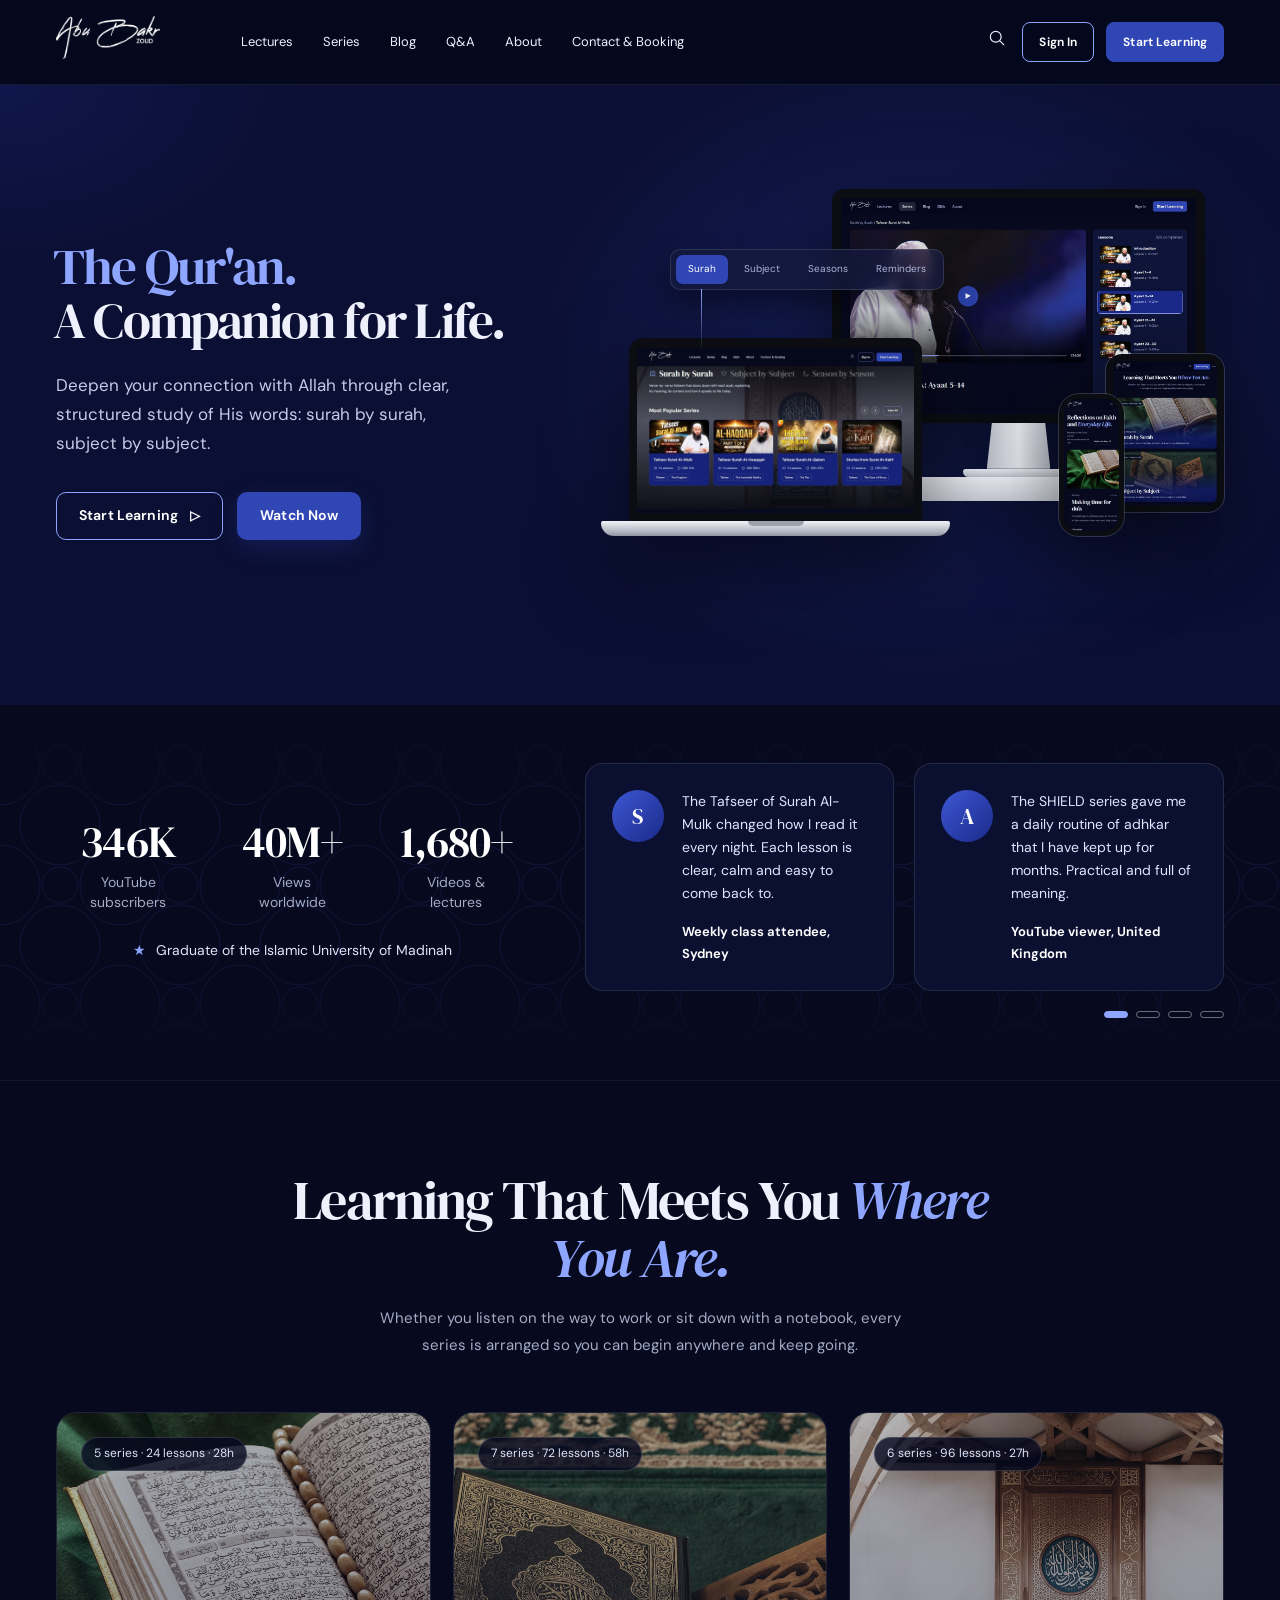
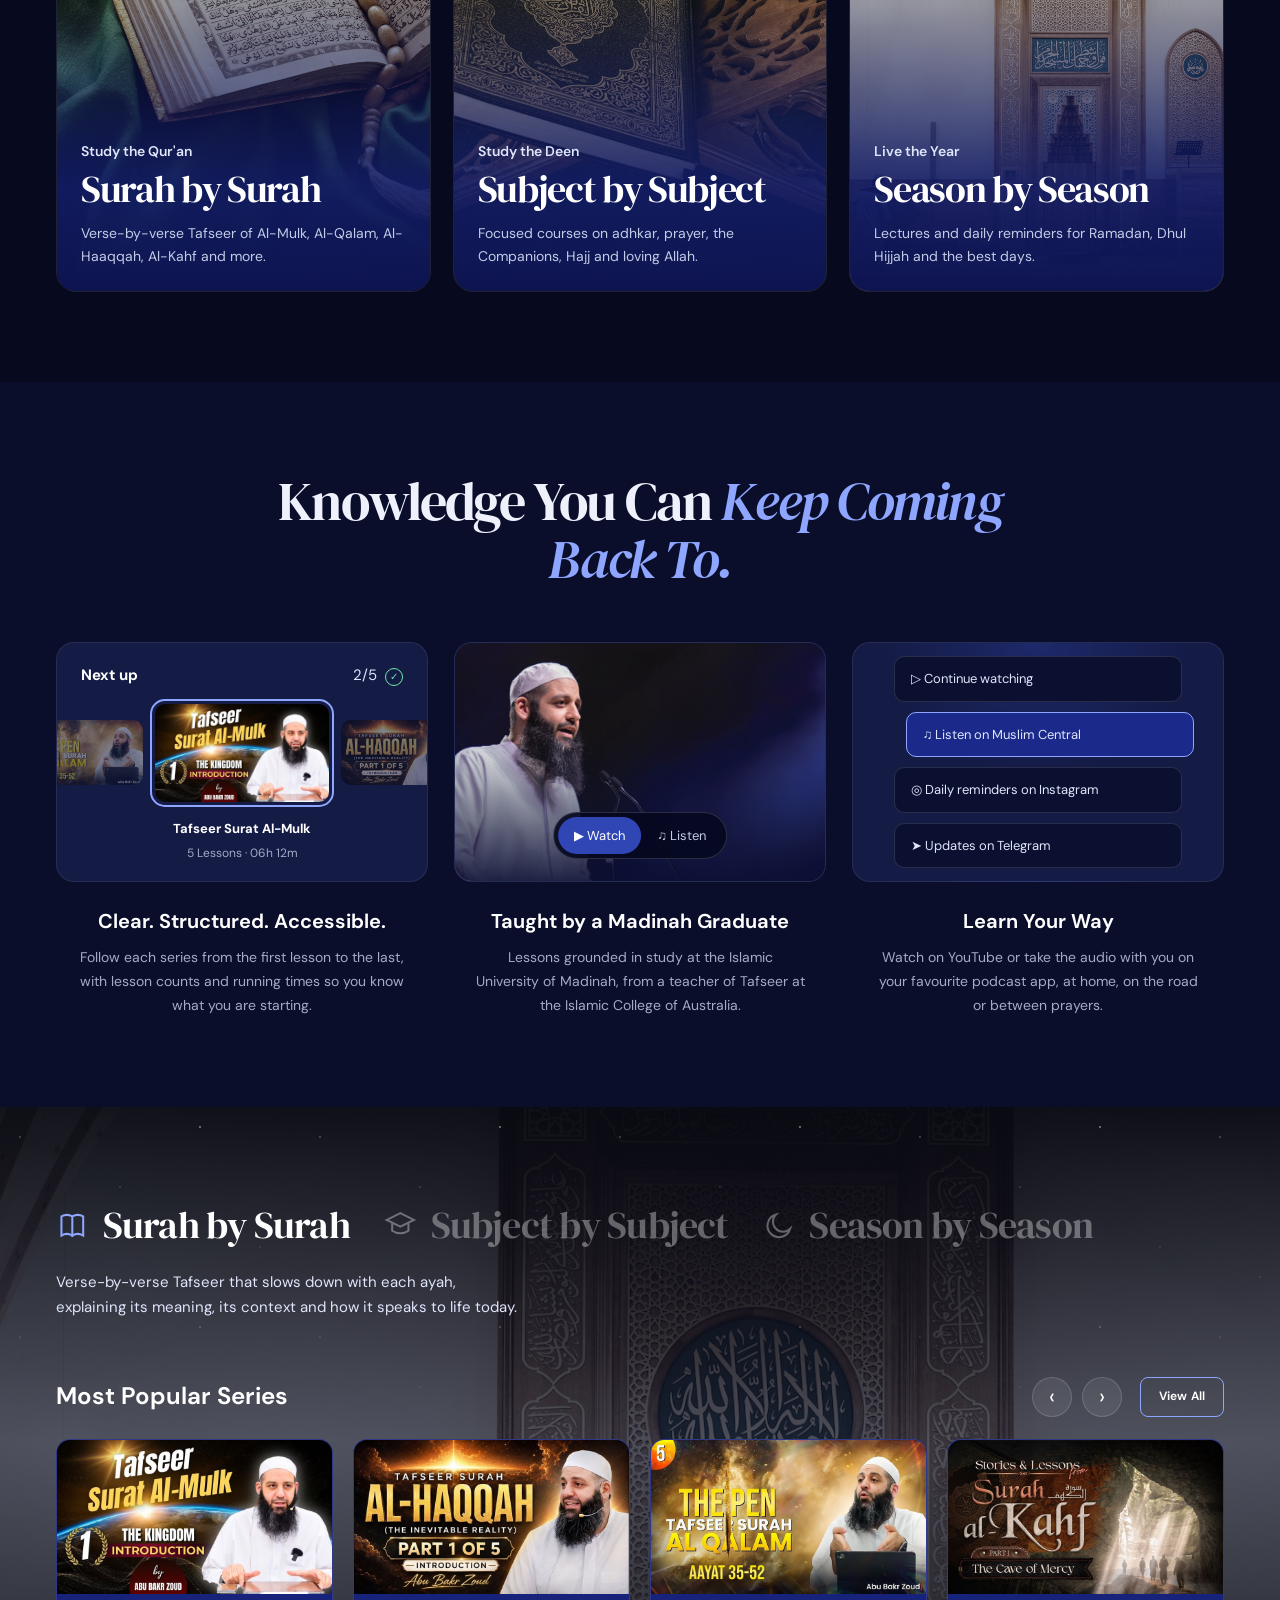
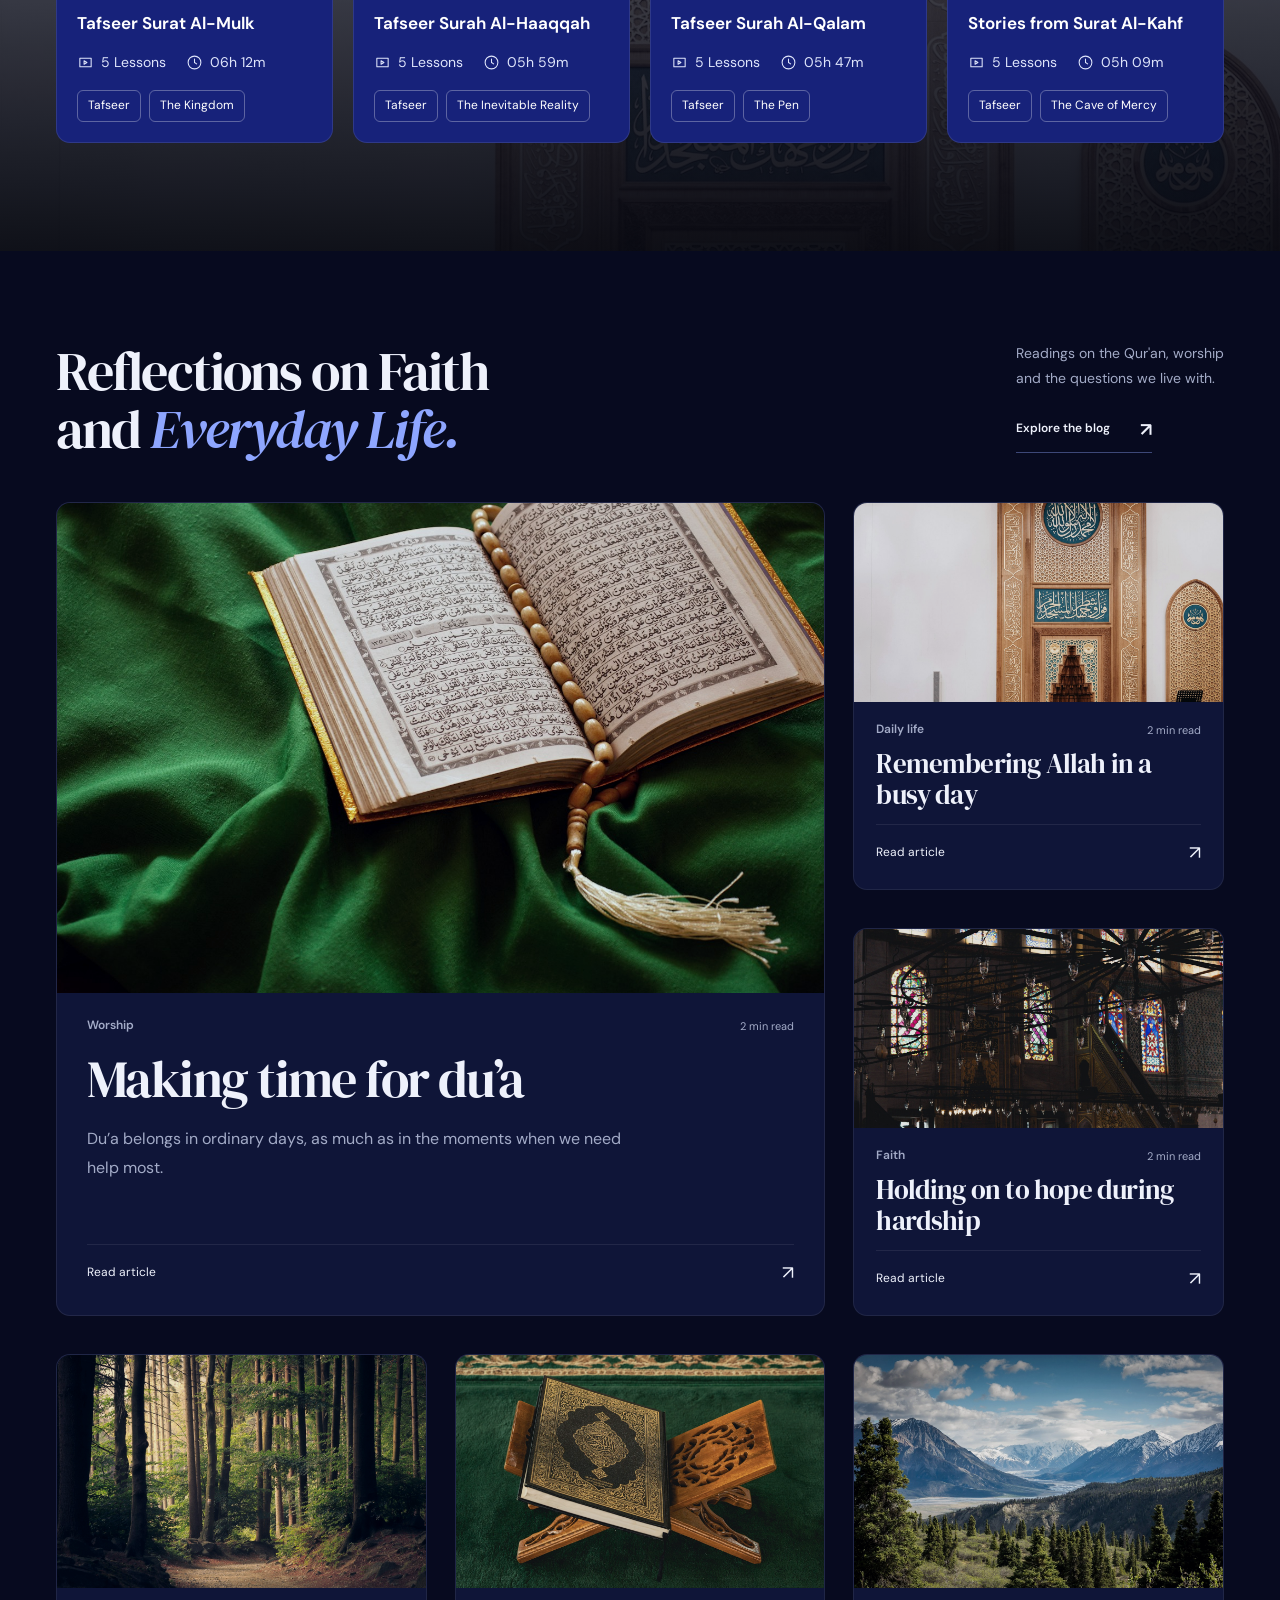
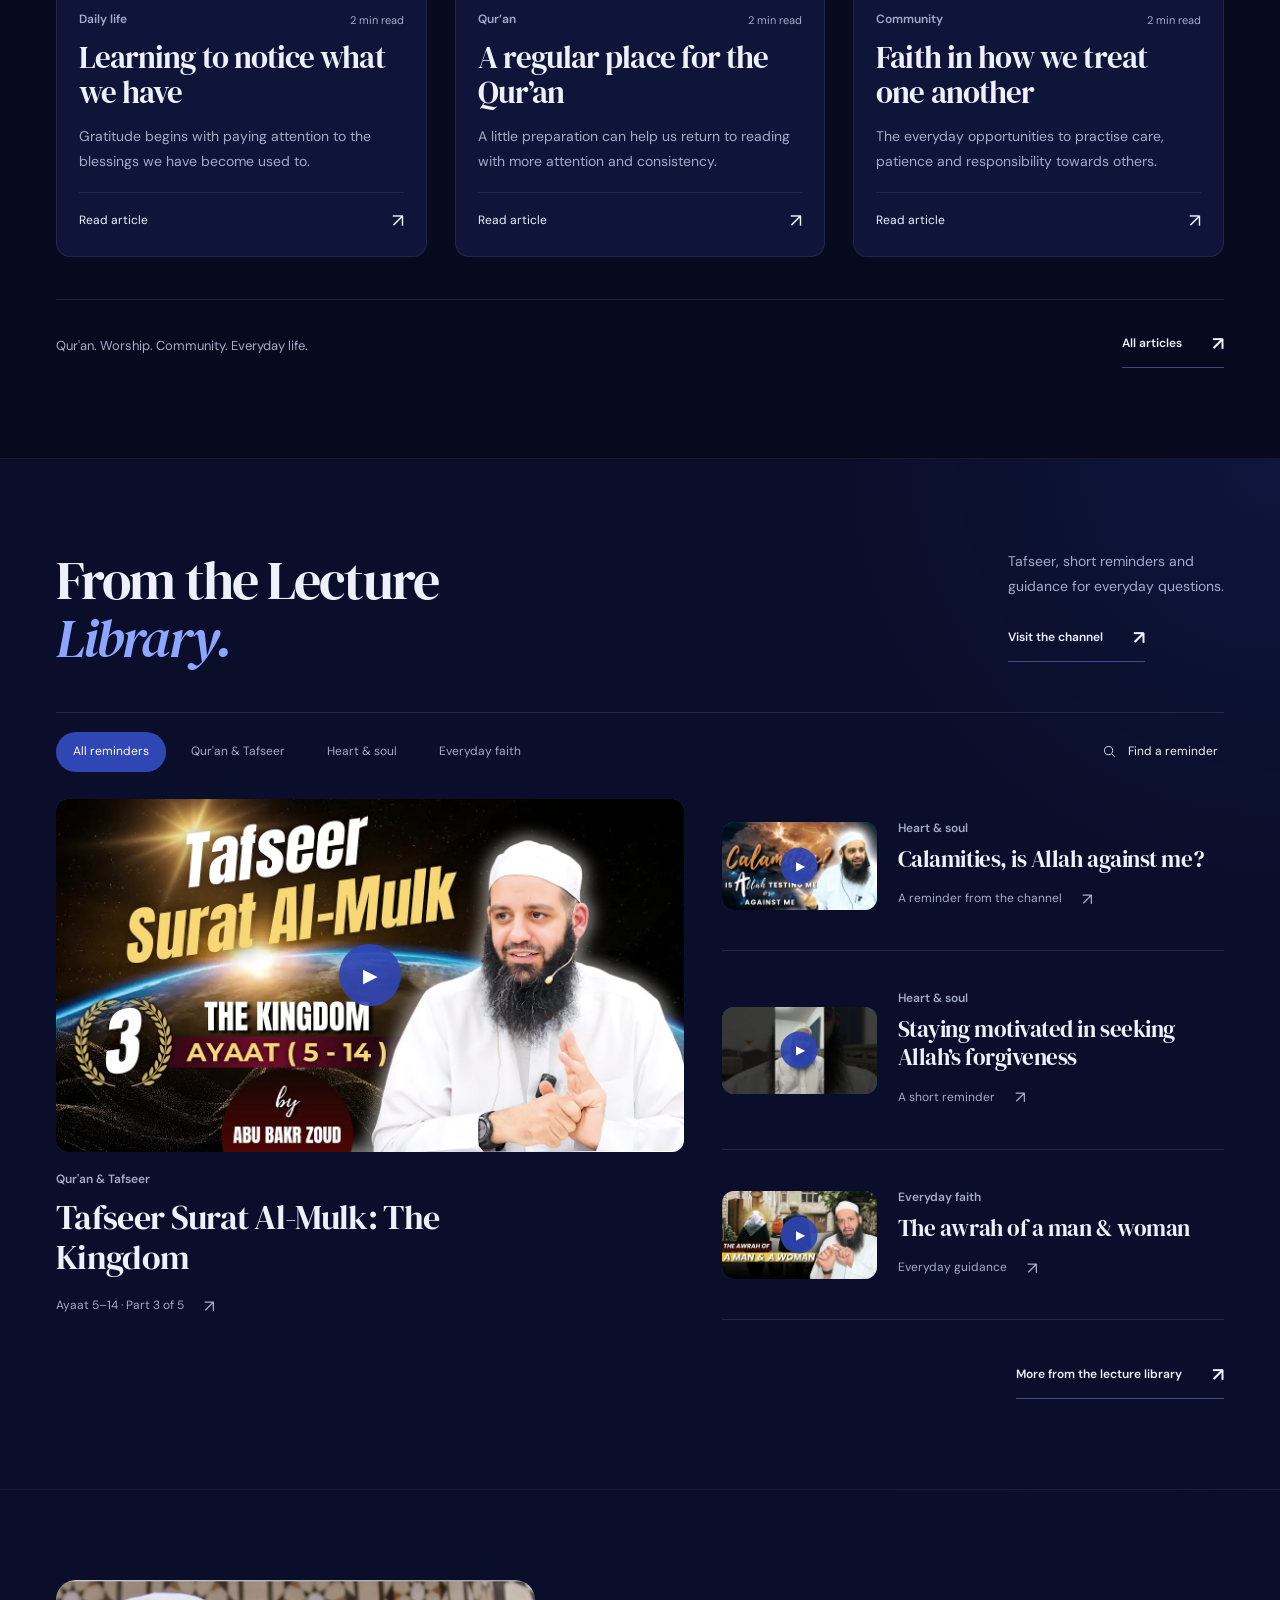
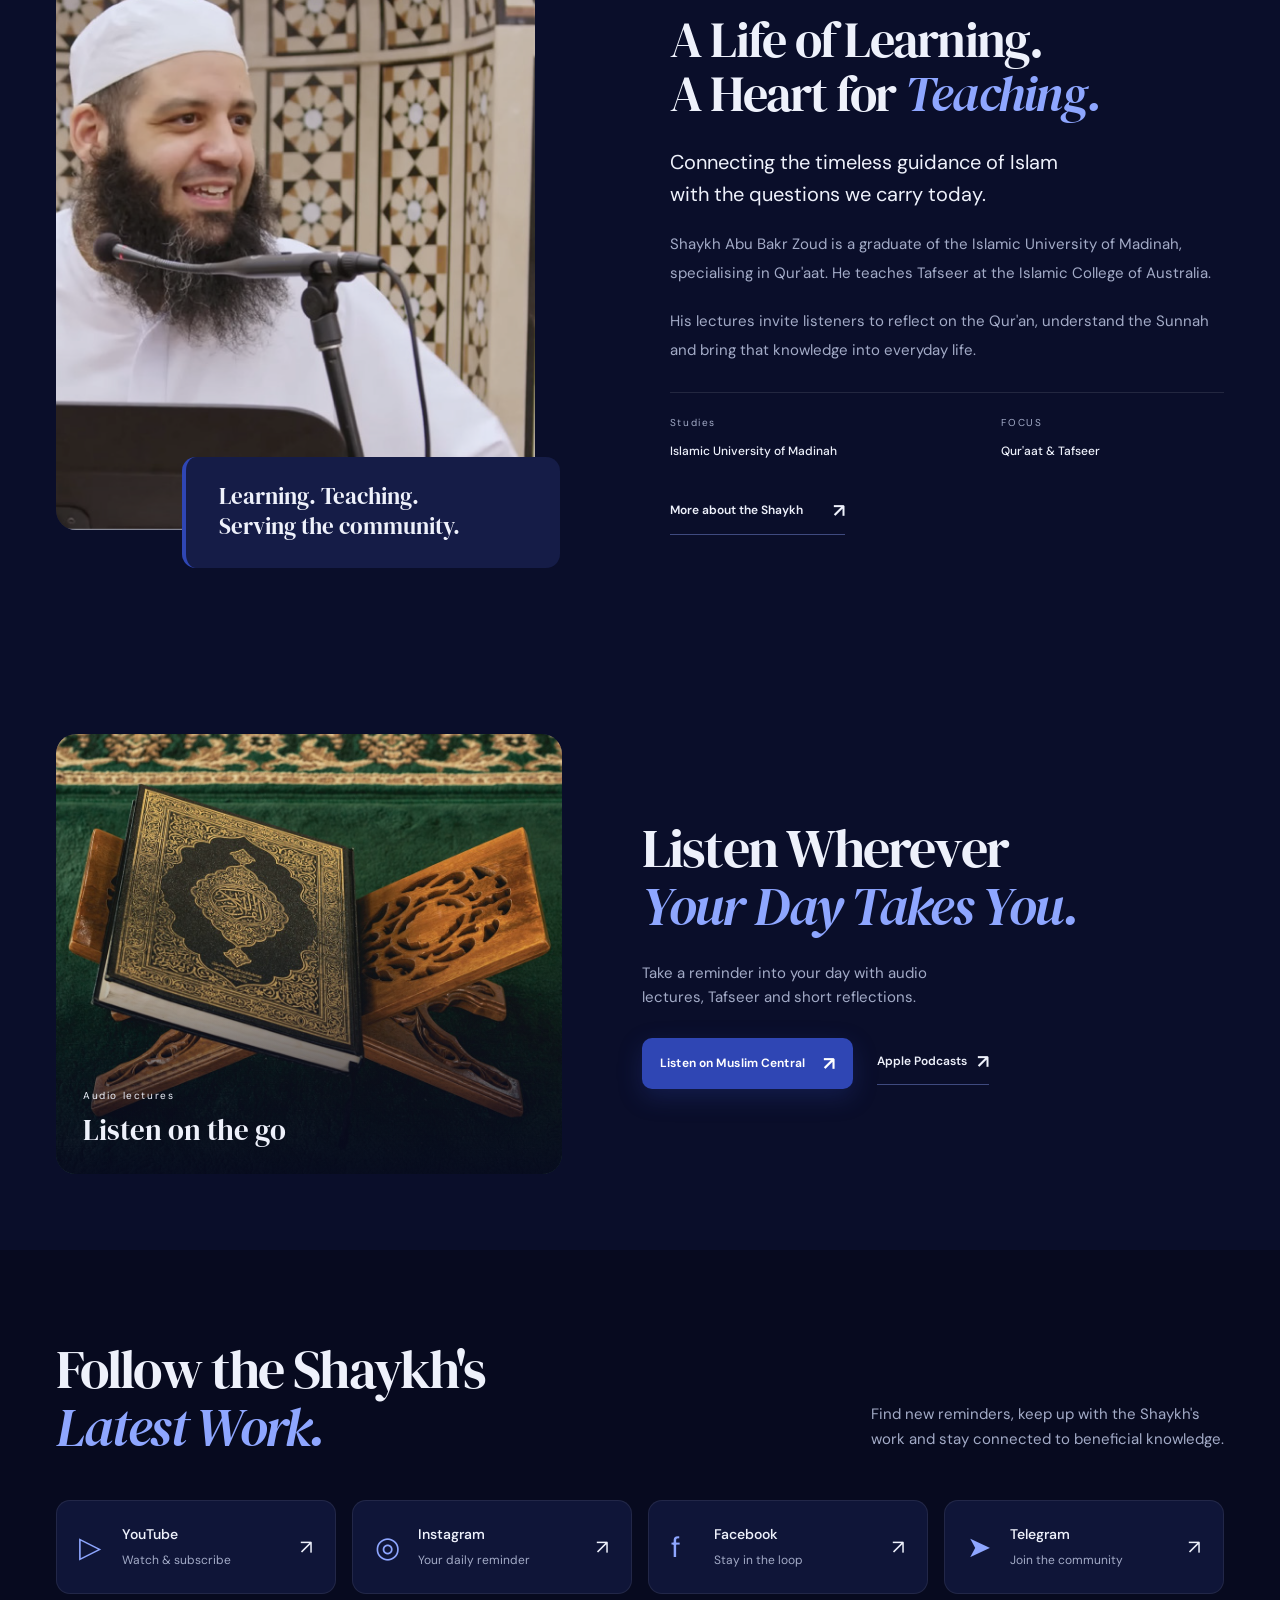
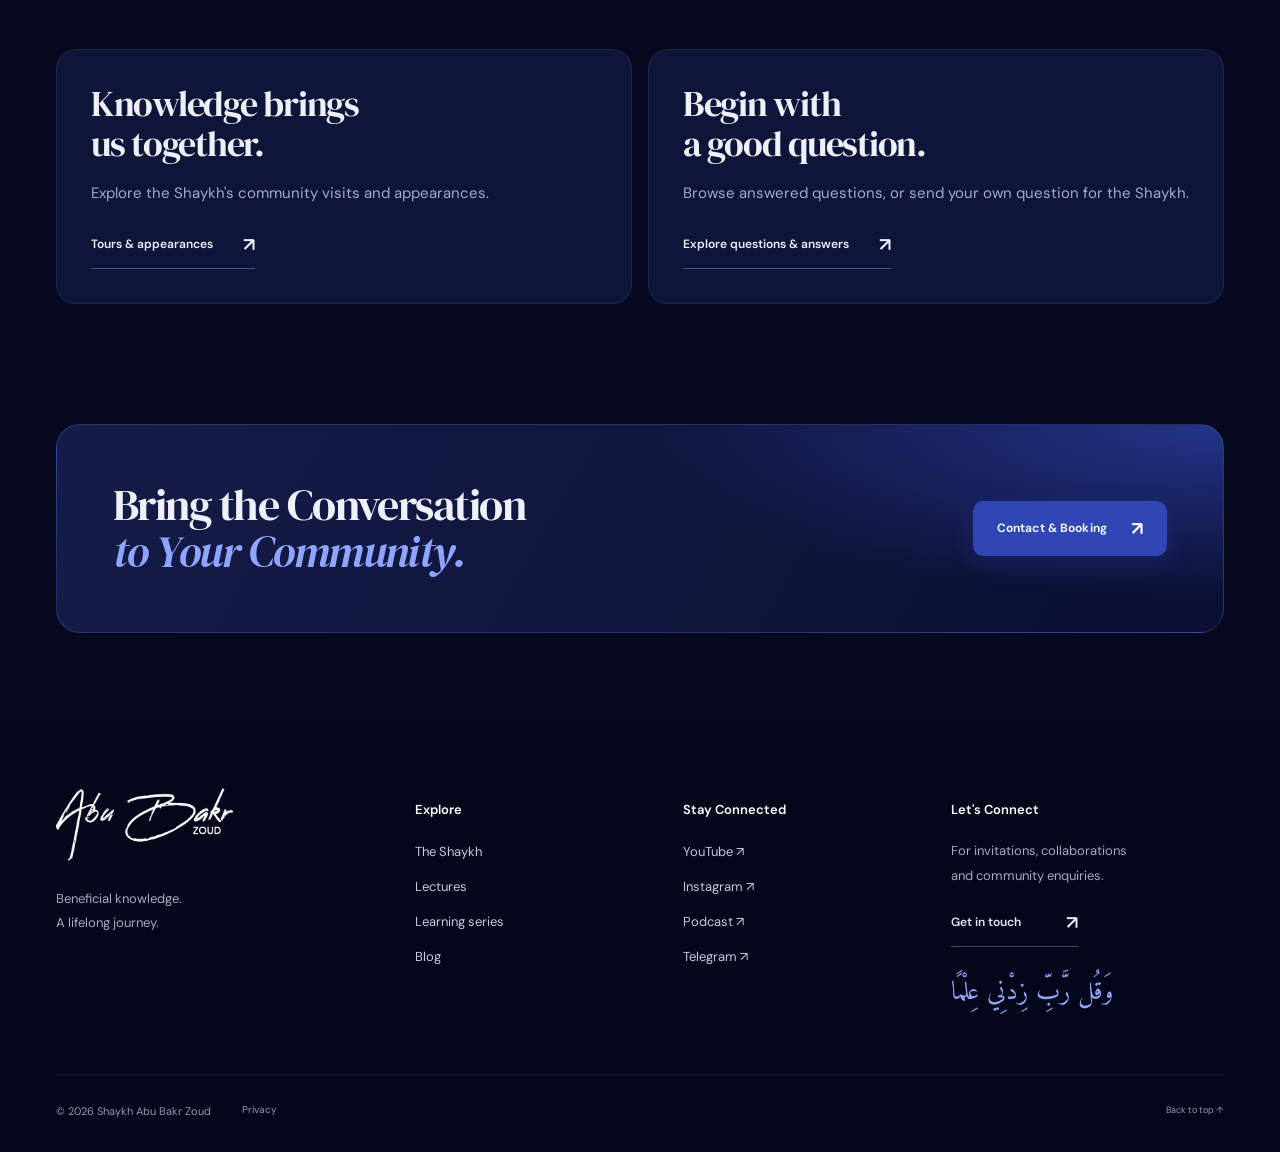
==== commit 34e727e1: "Remove pill labels above section headings Co-Authored-By: Claude Opus 5.5 (1M context) <noreply@anth" ====
--- a/index.html
+++ b/index.html
@@ -37,13 +37,13 @@
 <figure class="testimonial"><span class="avatar" aria-hidden="true">H</span><div><blockquote>Our community invited the Shaykh for a weekend program. People are still talking about it and asking when he will be back.</blockquote><figcaption>Masjid committee member, Brisbane</figcaption></div></figure>
 </div><div class="testimonial-dots" role="group" aria-label="Choose testimonial"></div></div>
 </div></section>
-<section class="section paths" id="learn"><div class="container"><div class="center-heading"><span class="pill">Study the Qur'an with the Shaykh</span><h2>Learning That Meets You <em>Where You Are.</em></h2><p>Whether you listen on the way to work or sit down with a notebook, every series is arranged so you can begin anywhere and keep going.</p></div>
+<section class="section paths" id="learn"><div class="container"><div class="center-heading"><h2>Learning That Meets You <em>Where You Are.</em></h2><p>Whether you listen on the way to work or sit down with a notebook, every series is arranged so you can begin anywhere and keep going.</p></div>
 <div class="path-grid">
 <a class="path-card" href="#popular" data-path="tafseer" style="--photo:url('assets/blog-quran.jpg')"><span class="path-stats" data-stats="tafseer"></span><div class="path-copy"><small>Study the Qur'an</small><h3>Surah by Surah</h3><p>Verse-by-verse Tafseer of Al-Mulk, Al-Qalam, Al-Haaqqah, Al-Kahf and more.</p></div></a>
 <a class="path-card" href="#popular" data-path="subjects" style="--photo:url('assets/blog-quran-stand.jpg')"><span class="path-stats" data-stats="subjects"></span><div class="path-copy"><small>Study the Deen</small><h3>Subject by Subject</h3><p>Focused courses on adhkar, prayer, the Companions, Hajj and loving Allah.</p></div></a>
 <a class="path-card" href="#popular" data-path="seasons" style="--photo:url('assets/blog-mosque.jpg')"><span class="path-stats" data-stats="seasons"></span><div class="path-copy"><small>Live the Year</small><h3>Season by Season</h3><p>Lectures and daily reminders for Ramadan, Dhul Hijjah and the best days.</p></div></a>
 </div></div></section>
-<section class="section features"><div class="container"><div class="center-heading"><span class="pill">A clear way to learn</span><h2>Knowledge You Can <em>Keep Coming Back To.</em></h2></div>
+<section class="section features"><div class="container"><div class="center-heading"><h2>Knowledge You Can <em>Keep Coming Back To.</em></h2></div>
 <div class="feature-grid">
 <article class="feature"><div class="feature-visual next-up" aria-hidden="true"><div class="next-head"><b>Next up</b><span>2/5 <i>✓</i></span></div><div class="next-row"><img src="assets/series/qalam.jpg" alt=""><img class="current" src="assets/series/mulk.jpg" alt=""><img src="assets/series/haaqqah.jpg" alt=""></div><div class="next-caption"><b>Tafseer Surat Al-Mulk</b><span>5 Lessons · 06h 12m</span></div></div><h3>Clear. Structured. Accessible.</h3><p>Follow each series from the first lesson to the last, with lesson counts and running times so you know what you are starting.</p></article>
 <article class="feature"><div class="feature-visual teacher" aria-hidden="true"><img src="assets/hero-official.webp" alt=""><div class="watch-listen"><span class="on">▶ Watch</span><span>♫ Listen</span></div></div><h3>Taught by a Madinah Graduate</h3><p>Lessons grounded in study at the Islamic University of Madinah, from a teacher of Tafseer at the Islamic College of Australia.</p></article>
@@ -59,24 +59,24 @@
 <div class="showcase-head"><h3>Most Popular Series</h3><div class="showcase-controls"><button class="round-button" data-scroll="-1" aria-label="Previous series">‹</button><button class="round-button" data-scroll="1" aria-label="Next series">›</button><a class="button small outline" href="series.html">View All</a></div></div>
 <div class="showcase-row"></div></div>
 </div></section>
-<section class="section journal-home" id="reflections"><div class="container"><div class="section-heading journal-heading"><div><span class="pill">From the blog</span><h2>Reflections on Faith<br>and <em>Everyday Life.</em></h2></div><div class="heading-aside"><p>Readings on the Qur'an, worship<br>and the questions we live with.</p><a class="text-link" href="blog.html">Explore the blog <span aria-hidden="true">↗</span></a></div></div><div class="journal-magazine"><article class="story-card story-lead" data-category="Worship" data-title="Making time for du’a Du’a belongs in ordinary days, as much as in the moments when we need help most."><a class="story-image" href="making-time-for-dua.html" data-article="near" tabindex="-1" aria-hidden="true"><img src="assets/blog-quran.jpg" alt="" width="1200" height="800" loading="lazy"><span class="image-arrow" aria-hidden="true">↗</span></a><div class="story-copy"><div class="story-meta"><span>Worship</span><span>2 min read</span></div><h3><a href="making-time-for-dua.html" data-article="near">Making time for du’a</a></h3><p>Du’a belongs in ordinary days, as much as in the moments when we need help most.</p><a class="story-read" href="making-time-for-dua.html" data-article="near" aria-label="Read Making time for du’a" tabindex="-1">Read article <span aria-hidden="true">↗</span></a></div></article><article class="story-card" data-category="Daily life" data-title="Remembering Allah in a busy day How to make room for remembrance without waiting for life to slow down."><a class="story-image" href="remembering-allah-in-a-busy-day.html" data-article="rest" tabindex="-1" aria-hidden="true"><img src="assets/blog-mosque.jpg" alt="" width="1200" height="800" loading="lazy"><span class="image-arrow" aria-hidden="true">↗</span></a><div class="story-copy"><div class="story-meta"><span>Daily life</span><span>2 min read</span></div><h3><a href="remembering-allah-in-a-busy-day.html" data-article="rest">Remembering Allah in a busy day</a></h3><p>How to make room for remembrance without waiting for life to slow down.</p><a class="story-read" href="remembering-allah-in-a-busy-day.html" data-article="rest" aria-label="Read Remembering Allah in a busy day" tabindex="-1">Read article <span aria-hidden="true">↗</span></a></div></article><article class="story-card" data-category="Faith" data-title="Holding on to hope during hardship A reflection on the reassurance in Surah Ash-Sharh, and taking the next small step."><a class="story-image" href="hope-during-hardship.html" data-article="ease" tabindex="-1" aria-hidden="true"><img src="assets/blog-mosque-light.jpg" alt="" width="1200" height="800" loading="lazy"><span class="image-arrow" aria-hidden="true">↗</span></a><div class="story-copy"><div class="story-meta"><span>Faith</span><span>2 min read</span></div><h3><a href="hope-during-hardship.html" data-article="ease">Holding on to hope during hardship</a></h3><p>A reflection on the reassurance in Surah Ash-Sharh, and taking the next small step.</p><a class="story-read" href="hope-during-hardship.html" data-article="ease" aria-label="Read Holding on to hope during hardship" tabindex="-1">Read article <span aria-hidden="true">↗</span></a></div></article><article class="story-card" data-category="Daily life" data-title="Learning to notice what we have Gratitude begins with paying attention to the blessings we have become used to."><a class="story-image" href="noticing-what-we-have.html" data-article="gratitude" tabindex="-1" aria-hidden="true"><img src="assets/blog-forest.jpg" alt="" width="1200" height="800" loading="lazy"><span class="image-arrow" aria-hidden="true">↗</span></a><div class="story-copy"><div class="story-meta"><span>Daily life</span><span>2 min read</span></div><h3><a href="noticing-what-we-have.html" data-article="gratitude">Learning to notice what we have</a></h3><p>Gratitude begins with paying attention to the blessings we have become used to.</p><a class="story-read" href="noticing-what-we-have.html" data-article="gratitude" aria-label="Read Learning to notice what we have" tabindex="-1">Read article <span aria-hidden="true">↗</span></a></div></article><article class="story-card" data-category="Qur’an" data-title="A regular place for the Qur’an A little preparation can help us return to reading with more attention and consistency."><a class="story-image" href="a-regular-place-for-the-quran.html" data-article="companion" tabindex="-1" aria-hidden="true"><img src="assets/blog-quran-stand.jpg" alt="" width="1200" height="800" loading="lazy"><span class="image-arrow" aria-hidden="true">↗</span></a><div class="story-copy"><div class="story-meta"><span>Qur’an</span><span>2 min read</span></div><h3><a href="a-regular-place-for-the-quran.html" data-article="companion">A regular place for the Qur’an</a></h3><p>A little preparation can help us return to reading with more attention and consistency.</p><a class="story-read" href="a-regular-place-for-the-quran.html" data-article="companion" aria-label="Read A regular place for the Qur’an" tabindex="-1">Read article <span aria-hidden="true">↗</span></a></div></article><article class="story-card" data-category="Community" data-title="Faith in how we treat one another The everyday opportunities to practise care, patience and responsibility towards others."><a class="story-image" href="faith-in-how-we-treat-people.html" data-article="community" tabindex="-1" aria-hidden="true"><img src="assets/blog-mountains.jpg" alt="" width="1200" height="800" loading="lazy"><span class="image-arrow" aria-hidden="true">↗</span></a><div class="story-copy"><div class="story-meta"><span>Community</span><span>2 min read</span></div><h3><a href="faith-in-how-we-treat-people.html" data-article="community">Faith in how we treat one another</a></h3><p>The everyday opportunities to practise care, patience and responsibility towards others.</p><a class="story-read" href="faith-in-how-we-treat-people.html" data-article="community" aria-label="Read Faith in how we treat one another" tabindex="-1">Read article <span aria-hidden="true">↗</span></a></div></article></div><div class="journal-bottom"><span>Qur'an. Worship. Community. Everyday life.</span><a class="text-link" href="blog.html">All articles <span aria-hidden="true">↗</span></a></div></div></section>
-<section class="section lectures" id="lectures"><div class="container"><div class="section-heading"><div><span class="pill">Lecture library</span><h2>From the Lecture<br><em>Library.</em></h2></div><div class="heading-aside"><p>Tafseer, short reminders and<br>guidance for everyday questions.</p><a class="text-link" href="https://www.youtube.com/@abubakrzoud/videos" target="_blank" rel="noopener">Visit the channel <span aria-hidden="true">↗</span></a></div></div>
+<section class="section journal-home" id="reflections"><div class="container"><div class="section-heading journal-heading"><div><h2>Reflections on Faith<br>and <em>Everyday Life.</em></h2></div><div class="heading-aside"><p>Readings on the Qur'an, worship<br>and the questions we live with.</p><a class="text-link" href="blog.html">Explore the blog <span aria-hidden="true">↗</span></a></div></div><div class="journal-magazine"><article class="story-card story-lead" data-category="Worship" data-title="Making time for du’a Du’a belongs in ordinary days, as much as in the moments when we need help most."><a class="story-image" href="making-time-for-dua.html" data-article="near" tabindex="-1" aria-hidden="true"><img src="assets/blog-quran.jpg" alt="" width="1200" height="800" loading="lazy"><span class="image-arrow" aria-hidden="true">↗</span></a><div class="story-copy"><div class="story-meta"><span>Worship</span><span>2 min read</span></div><h3><a href="making-time-for-dua.html" data-article="near">Making time for du’a</a></h3><p>Du’a belongs in ordinary days, as much as in the moments when we need help most.</p><a class="story-read" href="making-time-for-dua.html" data-article="near" aria-label="Read Making time for du’a" tabindex="-1">Read article <span aria-hidden="true">↗</span></a></div></article><article class="story-card" data-category="Daily life" data-title="Remembering Allah in a busy day How to make room for remembrance without waiting for life to slow down."><a class="story-image" href="remembering-allah-in-a-busy-day.html" data-article="rest" tabindex="-1" aria-hidden="true"><img src="assets/blog-mosque.jpg" alt="" width="1200" height="800" loading="lazy"><span class="image-arrow" aria-hidden="true">↗</span></a><div class="story-copy"><div class="story-meta"><span>Daily life</span><span>2 min read</span></div><h3><a href="remembering-allah-in-a-busy-day.html" data-article="rest">Remembering Allah in a busy day</a></h3><p>How to make room for remembrance without waiting for life to slow down.</p><a class="story-read" href="remembering-allah-in-a-busy-day.html" data-article="rest" aria-label="Read Remembering Allah in a busy day" tabindex="-1">Read article <span aria-hidden="true">↗</span></a></div></article><article class="story-card" data-category="Faith" data-title="Holding on to hope during hardship A reflection on the reassurance in Surah Ash-Sharh, and taking the next small step."><a class="story-image" href="hope-during-hardship.html" data-article="ease" tabindex="-1" aria-hidden="true"><img src="assets/blog-mosque-light.jpg" alt="" width="1200" height="800" loading="lazy"><span class="image-arrow" aria-hidden="true">↗</span></a><div class="story-copy"><div class="story-meta"><span>Faith</span><span>2 min read</span></div><h3><a href="hope-during-hardship.html" data-article="ease">Holding on to hope during hardship</a></h3><p>A reflection on the reassurance in Surah Ash-Sharh, and taking the next small step.</p><a class="story-read" href="hope-during-hardship.html" data-article="ease" aria-label="Read Holding on to hope during hardship" tabindex="-1">Read article <span aria-hidden="true">↗</span></a></div></article><article class="story-card" data-category="Daily life" data-title="Learning to notice what we have Gratitude begins with paying attention to the blessings we have become used to."><a class="story-image" href="noticing-what-we-have.html" data-article="gratitude" tabindex="-1" aria-hidden="true"><img src="assets/blog-forest.jpg" alt="" width="1200" height="800" loading="lazy"><span class="image-arrow" aria-hidden="true">↗</span></a><div class="story-copy"><div class="story-meta"><span>Daily life</span><span>2 min read</span></div><h3><a href="noticing-what-we-have.html" data-article="gratitude">Learning to notice what we have</a></h3><p>Gratitude begins with paying attention to the blessings we have become used to.</p><a class="story-read" href="noticing-what-we-have.html" data-article="gratitude" aria-label="Read Learning to notice what we have" tabindex="-1">Read article <span aria-hidden="true">↗</span></a></div></article><article class="story-card" data-category="Qur’an" data-title="A regular place for the Qur’an A little preparation can help us return to reading with more attention and consistency."><a class="story-image" href="a-regular-place-for-the-quran.html" data-article="companion" tabindex="-1" aria-hidden="true"><img src="assets/blog-quran-stand.jpg" alt="" width="1200" height="800" loading="lazy"><span class="image-arrow" aria-hidden="true">↗</span></a><div class="story-copy"><div class="story-meta"><span>Qur’an</span><span>2 min read</span></div><h3><a href="a-regular-place-for-the-quran.html" data-article="companion">A regular place for the Qur’an</a></h3><p>A little preparation can help us return to reading with more attention and consistency.</p><a class="story-read" href="a-regular-place-for-the-quran.html" data-article="companion" aria-label="Read A regular place for the Qur’an" tabindex="-1">Read article <span aria-hidden="true">↗</span></a></div></article><article class="story-card" data-category="Community" data-title="Faith in how we treat one another The everyday opportunities to practise care, patience and responsibility towards others."><a class="story-image" href="faith-in-how-we-treat-people.html" data-article="community" tabindex="-1" aria-hidden="true"><img src="assets/blog-mountains.jpg" alt="" width="1200" height="800" loading="lazy"><span class="image-arrow" aria-hidden="true">↗</span></a><div class="story-copy"><div class="story-meta"><span>Community</span><span>2 min read</span></div><h3><a href="faith-in-how-we-treat-people.html" data-article="community">Faith in how we treat one another</a></h3><p>The everyday opportunities to practise care, patience and responsibility towards others.</p><a class="story-read" href="faith-in-how-we-treat-people.html" data-article="community" aria-label="Read Faith in how we treat one another" tabindex="-1">Read article <span aria-hidden="true">↗</span></a></div></article></div><div class="journal-bottom"><span>Qur'an. Worship. Community. Everyday life.</span><a class="text-link" href="blog.html">All articles <span aria-hidden="true">↗</span></a></div></div></section>
+<section class="section lectures" id="lectures"><div class="container"><div class="section-heading"><div><h2>From the Lecture<br><em>Library.</em></h2></div><div class="heading-aside"><p>Tafseer, short reminders and<br>guidance for everyday questions.</p><a class="text-link" href="https://www.youtube.com/@abubakrzoud/videos" target="_blank" rel="noopener">Visit the channel <span aria-hidden="true">↗</span></a></div></div>
 <div class="library-toolbar"><div class="filters" role="group" aria-label="Filter lectures"><button class="filter active" data-filter="all" aria-pressed="true">All reminders</button><button class="filter" data-filter="quran" aria-pressed="false">Qur'an & Tafseer</button><button class="filter" data-filter="heart" aria-pressed="false">Heart & soul</button><button class="filter" data-filter="daily" aria-pressed="false">Everyday faith</button></div><button class="library-search search-toggle" aria-label="Search lectures"><svg viewBox="0 0 24 24" aria-hidden="true"><circle cx="10.5" cy="10.5" r="6.5"/><path d="m15.5 15.5 5 5"/></svg><span>Find a reminder</span></button></div>
 <p id="lecture-status" class="sr-only" role="status"></p><div class="video-grid" id="video-grid"></div><p class="no-results" hidden>No reminders in this selection. Try another topic.</p><a class="text-link library-more" href="https://www.youtube.com/@abubakrzoud/videos" target="_blank" rel="noopener">More from the lecture library <span aria-hidden="true">↗</span></a>
 </div></section>
-<section class="section about" id="about"><div class="container about-grid"><div class="about-visual"><div class="about-photo"><img src="assets/shaykh.png" alt="Shaykh Abu Bakr Zoud sharing a lesson" width="572" height="573" loading="lazy"></div><div class="about-note"><span>Learning. Teaching.<br>Serving the community.</span></div></div><div class="about-copy"><span class="pill">About the Shaykh</span><h2>A Life of Learning.<br>A Heart for <em>Teaching.</em></h2><p class="about-intro">Connecting the timeless guidance of Islam with the questions we carry today.</p><p>Shaykh Abu Bakr Zoud is a graduate of the Islamic University of Madinah, specialising in Qur'aat. He teaches Tafseer at the Islamic College of Australia.</p><p>His lectures invite listeners to reflect on the Qur'an, understand the Sunnah and bring that knowledge into everyday life.</p><div class="about-details"><div><span>Studies</span><b>Islamic University of Madinah</b></div><div><span>FOCUS</span><b>Qur'aat & Tafseer</b></div></div><a class="text-link" href="https://shabubakrzoud.com/" target="_blank" rel="noopener">More about the Shaykh <span aria-hidden="true">↗</span></a></div></div></section>
+<section class="section about" id="about"><div class="container about-grid"><div class="about-visual"><div class="about-photo"><img src="assets/shaykh.png" alt="Shaykh Abu Bakr Zoud sharing a lesson" width="572" height="573" loading="lazy"></div><div class="about-note"><span>Learning. Teaching.<br>Serving the community.</span></div></div><div class="about-copy"><h2>A Life of Learning.<br>A Heart for <em>Teaching.</em></h2><p class="about-intro">Connecting the timeless guidance of Islam with the questions we carry today.</p><p>Shaykh Abu Bakr Zoud is a graduate of the Islamic University of Madinah, specialising in Qur'aat. He teaches Tafseer at the Islamic College of Australia.</p><p>His lectures invite listeners to reflect on the Qur'an, understand the Sunnah and bring that knowledge into everyday life.</p><div class="about-details"><div><span>Studies</span><b>Islamic University of Madinah</b></div><div><span>FOCUS</span><b>Qur'aat & Tafseer</b></div></div><a class="text-link" href="https://shabubakrzoud.com/" target="_blank" rel="noopener">More about the Shaykh <span aria-hidden="true">↗</span></a></div></div></section>
 
 
-<section class="listen" id="listen"><div class="container listen-grid"><div class="audio-visual"><img src="assets/blog-quran-stand.jpg" alt="A Qur’an resting on a wooden stand" width="1400" height="933" loading="lazy"><div class="audio-caption"><span>Audio lectures</span><strong>Listen on the go</strong></div></div><div class="listen-copy"><span class="pill">Audio lectures</span><h2>Listen Wherever<br><em>Your Day Takes You.</em></h2><p>Take a reminder into your day with audio lectures, Tafseer and short reflections.</p><div class="listen-buttons"><a class="button green" href="https://muslimcentral.com/audio/abu-bakr-zoud/" target="_blank" rel="noopener">Listen on Muslim Central <span aria-hidden="true">↗</span></a><a class="text-link" href="https://podcasts.apple.com/au/podcast/abu-bakr-zoud/id1390560233" target="_blank" rel="noopener">Apple Podcasts <span aria-hidden="true">↗</span></a></div></div></div></section>
-<section class="section connect" id="connect"><div class="container"><div class="connect-top"><div><span class="pill">Stay connected</span><h2>Follow the Shaykh's<br><em>Latest Work.</em></h2></div><p>Find new reminders, keep up with the Shaykh's<br class="desktop-br"> work and stay connected to beneficial knowledge.</p></div><div class="social-grid"><a href="https://www.youtube.com/@abubakrzoud" target="_blank" rel="noopener"><span class="social-icon" aria-hidden="true">▷</span><span><b>YouTube</b><small>Watch & subscribe</small></span><span aria-hidden="true">↗</span></a><a href="https://www.instagram.com/abubakrzoud/" target="_blank" rel="noopener"><span class="social-icon" aria-hidden="true">◎</span><span><b>Instagram</b><small>Your daily reminder</small></span><span aria-hidden="true">↗</span></a><a href="https://www.facebook.com/abubakr.zoud" target="_blank" rel="noopener"><span class="social-icon" aria-hidden="true">f</span><span><b>Facebook</b><small>Stay in the loop</small></span><span aria-hidden="true">↗</span></a><a href="https://t.me/abubakrzoud" target="_blank" rel="noopener"><span class="social-icon" aria-hidden="true">➤</span><span><b>Telegram</b><small>Join the community</small></span><span aria-hidden="true">↗</span></a></div>
+<section class="listen" id="listen"><div class="container listen-grid"><div class="audio-visual"><img src="assets/blog-quran-stand.jpg" alt="A Qur’an resting on a wooden stand" width="1400" height="933" loading="lazy"><div class="audio-caption"><span>Audio lectures</span><strong>Listen on the go</strong></div></div><div class="listen-copy"><h2>Listen Wherever<br><em>Your Day Takes You.</em></h2><p>Take a reminder into your day with audio lectures, Tafseer and short reflections.</p><div class="listen-buttons"><a class="button green" href="https://muslimcentral.com/audio/abu-bakr-zoud/" target="_blank" rel="noopener">Listen on Muslim Central <span aria-hidden="true">↗</span></a><a class="text-link" href="https://podcasts.apple.com/au/podcast/abu-bakr-zoud/id1390560233" target="_blank" rel="noopener">Apple Podcasts <span aria-hidden="true">↗</span></a></div></div></div></section>
+<section class="section connect" id="connect"><div class="container"><div class="connect-top"><div><h2>Follow the Shaykh's<br><em>Latest Work.</em></h2></div><p>Find new reminders, keep up with the Shaykh's<br class="desktop-br"> work and stay connected to beneficial knowledge.</p></div><div class="social-grid"><a href="https://www.youtube.com/@abubakrzoud" target="_blank" rel="noopener"><span class="social-icon" aria-hidden="true">▷</span><span><b>YouTube</b><small>Watch & subscribe</small></span><span aria-hidden="true">↗</span></a><a href="https://www.instagram.com/abubakrzoud/" target="_blank" rel="noopener"><span class="social-icon" aria-hidden="true">◎</span><span><b>Instagram</b><small>Your daily reminder</small></span><span aria-hidden="true">↗</span></a><a href="https://www.facebook.com/abubakr.zoud" target="_blank" rel="noopener"><span class="social-icon" aria-hidden="true">f</span><span><b>Facebook</b><small>Stay in the loop</small></span><span aria-hidden="true">↗</span></a><a href="https://t.me/abubakrzoud" target="_blank" rel="noopener"><span class="social-icon" aria-hidden="true">➤</span><span><b>Telegram</b><small>Join the community</small></span><span aria-hidden="true">↗</span></a></div>
 <div class="community-grid"><div><h3>Knowledge brings<br>us together.</h3><p>Explore the Shaykh's community visits and appearances.</p><a class="text-link" href="https://shabubakrzoud.com/#tours" target="_blank" rel="noopener">Tours & appearances <span aria-hidden="true">↗</span></a></div><div><h3>Begin with<br>a good question.</h3><p>Browse answered questions, or send your own question for the Shaykh.</p><a class="text-link" id="qa-link" href="qa.html">Explore questions & answers <span aria-hidden="true">↗</span></a></div></div>
 </div></section>
-<section class="booking-banner"><div class="container"><div><span class="pill">Invitations &amp; events</span><h2>Bring the Conversation<br><em>to Your Community.</em></h2></div><a class="button cream" href="contact.html">Contact & Booking <span aria-hidden="true">↗</span></a></div></section>
+<section class="booking-banner"><div class="container"><div><h2>Bring the Conversation<br><em>to Your Community.</em></h2></div><a class="button cream" href="contact.html">Contact & Booking <span aria-hidden="true">↗</span></a></div></section>
 </main>
 <footer><div class="container"><div class="footer-main"><div class="footer-identity"><a class="brand" href="#top" aria-label="Back to top"><img src="assets/banner.png" alt="Abu Bakr Zoud" width="200" height="85"></a><p>Beneficial knowledge.<br>A lifelong journey.</p></div><div class="footer-col"><h2>Explore</h2><a href="about.html">The Shaykh</a><a href="lectures.html">Lectures</a><a href="series.html">Learning series</a><a href="blog.html">Blog</a></div><div class="footer-col"><h2>Stay Connected</h2><a href="https://www.youtube.com/@abubakrzoud" target="_blank" rel="noopener">YouTube ↗</a><a href="https://www.instagram.com/abubakrzoud/" target="_blank" rel="noopener">Instagram ↗</a><a href="https://muslimcentral.com/audio/abu-bakr-zoud/" target="_blank" rel="noopener">Podcast ↗</a><a href="https://t.me/abubakrzoud" target="_blank" rel="noopener">Telegram ↗</a></div><div class="footer-contact"><h2>Let's Connect</h2><p>For invitations, collaborations<br>and community enquiries.</p><a class="text-link" href="contact.html">Get in touch <span aria-hidden="true">↗</span></a><span lang="ar" dir="rtl">وَقُل رَّبِّ زِدْنِي عِلْمًا</span></div></div><div class="footer-bottom"><span>© 2026 Shaykh Abu Bakr Zoud</span><button class="privacy-toggle">Privacy</button><a href="#top">Back to top ↑</a></div></div></footer>
 <dialog id="search-dialog" aria-labelledby="search-title"><div class="dialog-head"><button class="dialog-close" aria-label="Close search">×</button></div><h2 id="search-title">What Would You<br>Like to <em>Explore?</em></h2><label for="search-input">Search lectures and articles</label><input type="search" id="search-input" placeholder="Try Qur’an, patience or forgiveness" autocomplete="off"><div id="search-results" aria-live="polite"></div><a class="text-link" href="https://www.youtube.com/@abubakrzoud/videos" target="_blank" rel="noopener">Browse the full channel ↗</a></dialog>
 <dialog id="article-dialog" aria-labelledby="article-title"><div class="dialog-head"><button class="dialog-close" aria-label="Close reflection">×</button></div><span class="preview-label">Editorial preview · Pending review</span><h2 id="article-title"></h2><div id="article-body"></div></dialog>
 <dialog id="contact-dialog" aria-labelledby="contact-title"><div class="dialog-head"><button class="dialog-close" aria-label="Close contact form">×</button></div><h2 id="contact-title">Invite the Shaykh<br>to Your <em>Community.</em></h2><p class="form-note">Preview enquiry form. Details entered here are not sent.</p><form id="contact-form"><div class="form-row"><div><label for="name">Your name</label><input id="name" name="name" autocomplete="name" required></div><div><label for="email">Email address</label><input id="email" name="email" type="email" autocomplete="email" required></div></div><label for="organisation">Masjid or organisation</label><input id="organisation" name="organisation" autocomplete="organization"><div class="form-row"><div><label for="event-type">Enquiry type</label><select id="event-type" name="type"><option>Speaking invitation</option><option>Community event</option><option>Media enquiry</option><option>General enquiry</option></select></div><div><label for="city">City & country</label><input id="city" name="city"></div></div><label for="message">Tell us about your event</label><textarea id="message" name="message" rows="3" required placeholder="Proposed dates, audience and event details"></textarea><button class="button green" type="submit">Preview enquiry <span aria-hidden="true">↗</span></button><p id="contact-status" aria-live="polite"></p><pre id="enquiry-draft" hidden></pre><button id="copy-enquiry" class="text-link" type="button" hidden>Copy enquiry text</button></form></dialog>
 <dialog id="privacy-dialog" aria-labelledby="privacy-title"><div class="dialog-head"><button class="dialog-close" aria-label="Close privacy information">×</button></div><h2 id="privacy-title">A Note on <em>Privacy.</em></h2><p>This website is a design concept. The enquiry and question forms work on your device only and do not send or store your details on a server. Questions you submit on the Q&amp;A page are kept in this browser until you remove them.</p><p>External video, podcast and social links take you to other platforms, where their own privacy policies apply. This concept does not use analytics or advertising cookies. Fonts are served by Google Fonts.</p></dialog>
-<dialog id="signin-dialog" aria-labelledby="signin-title"><div class="dialog-head"><button class="dialog-close" aria-label="Close sign in">×</button></div><span class="pill">Member accounts</span><h2 id="signin-title">Accounts Are <em>Coming Soon.</em></h2><p>Soon you will be able to create a free account to save your progress, pick up each series where you left off and access member courses.</p><p>Until then, every series is free to watch on YouTube.</p><div class="dialog-actions"><a class="button green" href="series.html">Browse the series <span aria-hidden="true">↗</span></a><a class="text-link" href="https://www.youtube.com/@abubakrzoud?sub_confirmation=1" target="_blank" rel="noopener">Subscribe on YouTube <span aria-hidden="true">↗</span></a></div></dialog>
+<dialog id="signin-dialog" aria-labelledby="signin-title"><div class="dialog-head"><button class="dialog-close" aria-label="Close sign in">×</button></div><h2 id="signin-title">Accounts Are <em>Coming Soon.</em></h2><p>Soon you will be able to create a free account to save your progress, pick up each series where you left off and access member courses.</p><p>Until then, every series is free to watch on YouTube.</p><div class="dialog-actions"><a class="button green" href="series.html">Browse the series <span aria-hidden="true">↗</span></a><a class="text-link" href="https://www.youtube.com/@abubakrzoud?sub_confirmation=1" target="_blank" rel="noopener">Subscribe on YouTube <span aria-hidden="true">↗</span></a></div></dialog>
 </body></html>
--- a/theme.css
+++ b/theme.css
@@ -1,4 +1,4 @@
-/* Navy theme layer: rounded cards, pill labels and glow backgrounds, in the style of Bayyinah TV. */
+/* Navy theme layer: rounded cards and glow backgrounds, in the style of Bayyinah TV. */
 :root{--radius:14px;--radius-lg:20px;--image-radius:12px;--photo-treatment:saturate(.78) contrast(1.02);--glow:radial-gradient(60% 70% at 85% 10%,#2f46b455,transparent 70%)}
 body{background:var(--cream)}
 ::selection{background:#2f46b4;color:#fff}
@@ -34,9 +34,6 @@
 .text-link{color:var(--ink)}
 .text-link:hover{color:var(--accent-soft)}
 
-/* Pill label above headings */
-.pill{display:inline-flex;align-items:center;gap:8px;padding:6px 14px;margin-bottom:20px;border:1px solid #8ea6ff66;border-radius:999px;background:#2f46b41f;color:#c9d3f5;font:500 12px/1.4 var(--sans);letter-spacing:.01em}
-.pill:before{content:'';width:6px;height:6px;border-radius:50%;background:var(--accent-soft)}
 .section-heading h2 em,.journal-heading h2 em,.connect-top h2 em,.about-copy h2 em,.listen-copy h2 em{color:var(--accent-soft)}
 
 /* Hero glow, like the navy stage lighting on shabubakrzoud.com */
